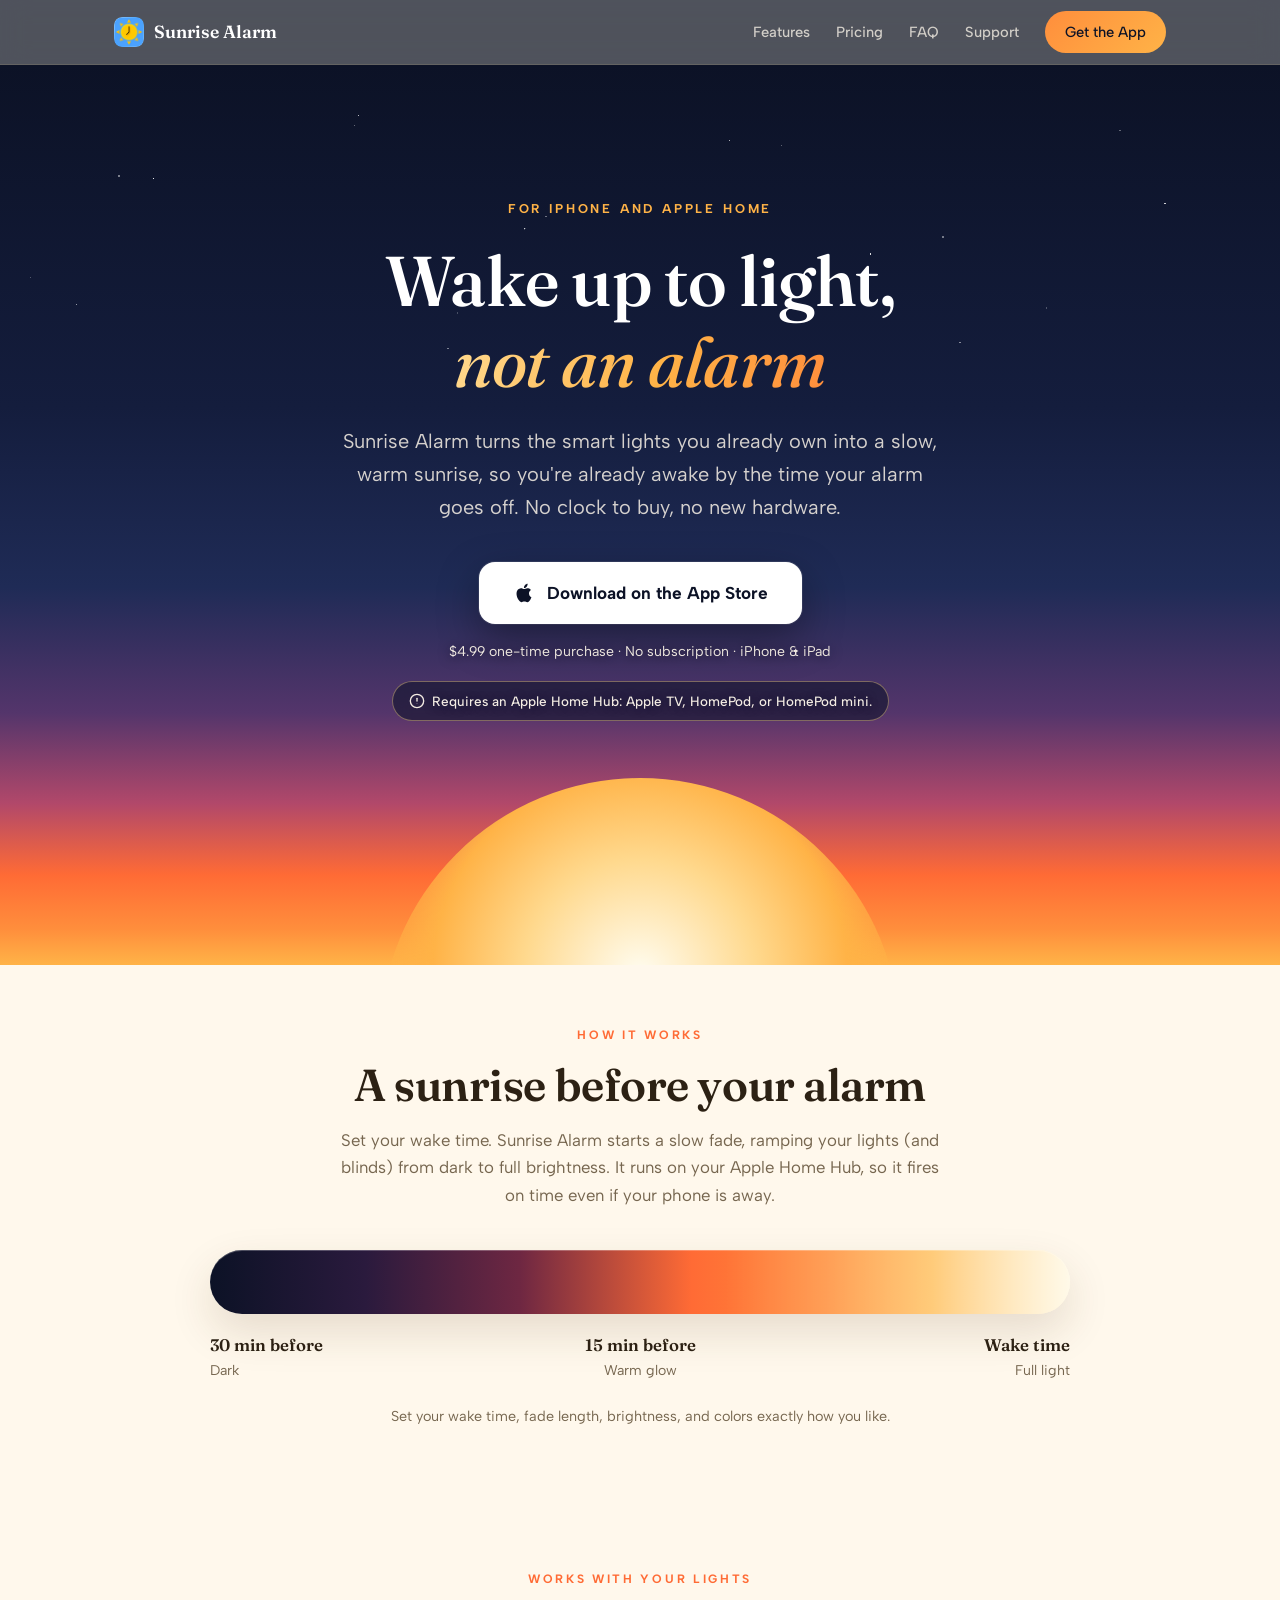
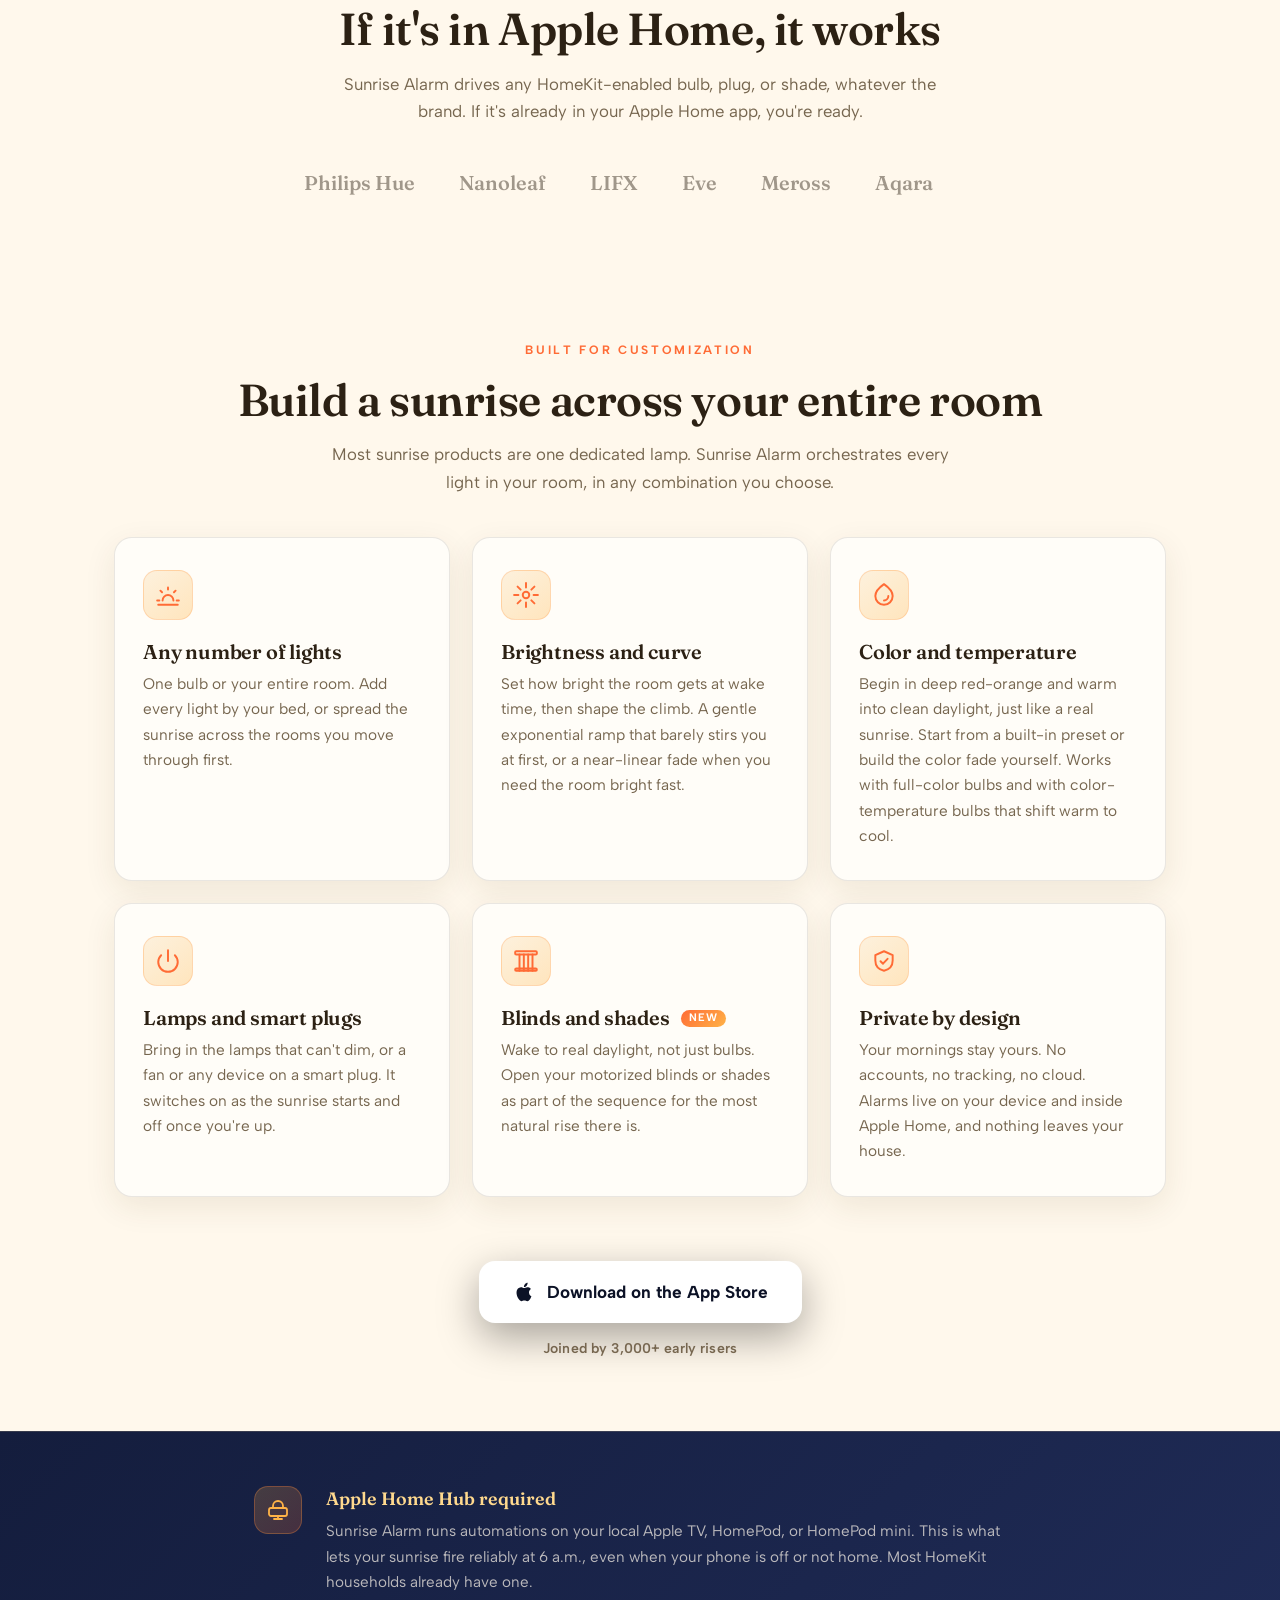
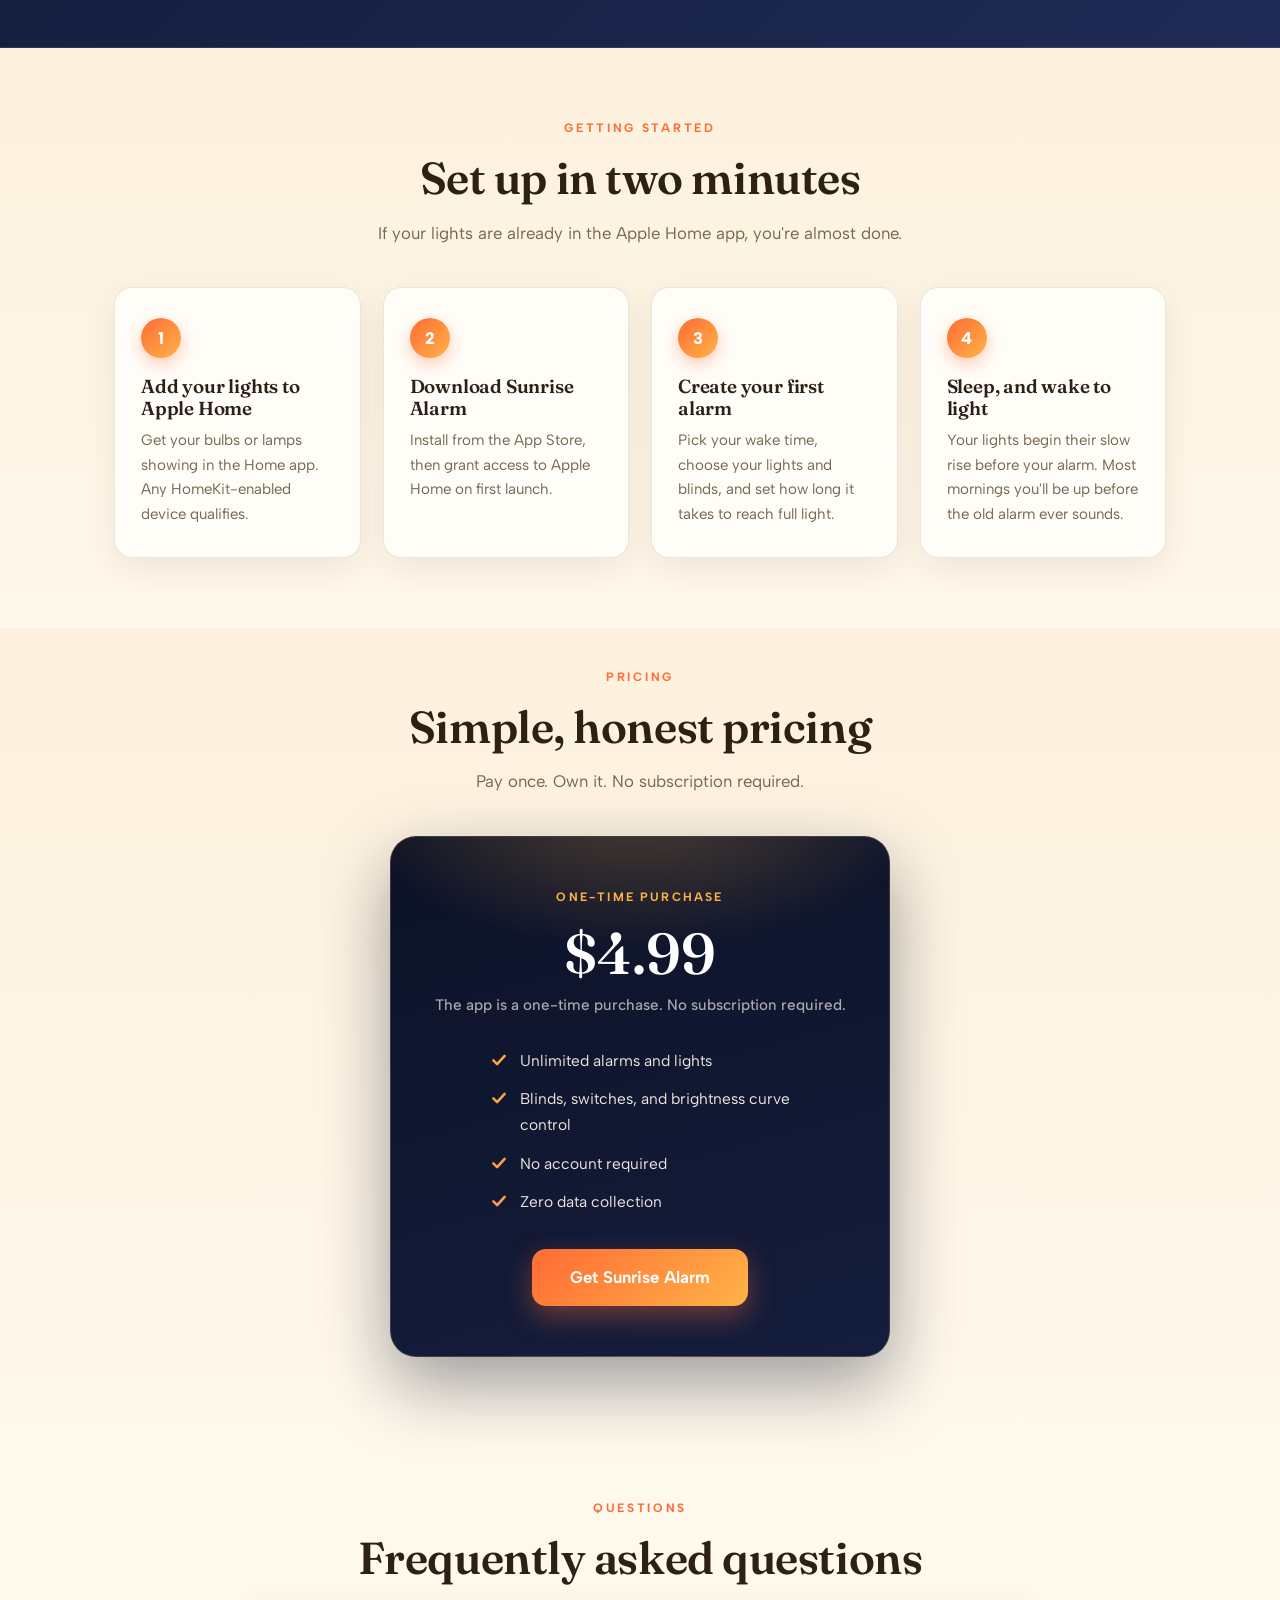
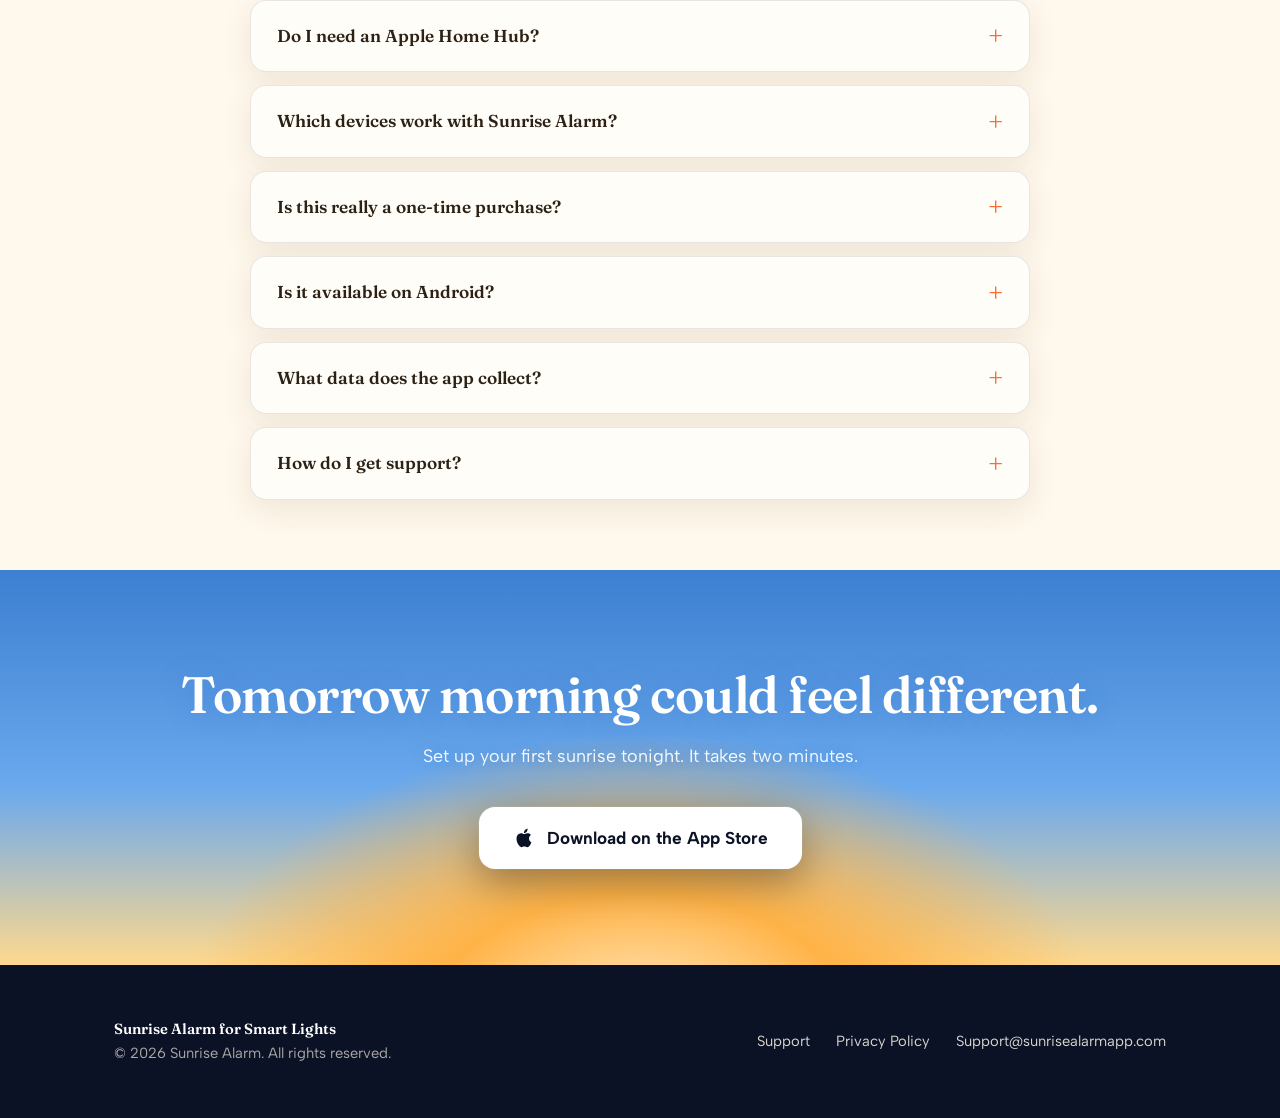
==== index.html @ f7d4fd1c "Fix typo and update section title in index.html" ====
<!DOCTYPE html>
<html lang="en">
<head>
  <meta charset="UTF-8" />
  <meta name="viewport" content="width=device-width, initial-scale=1.0" />
  <title>Sunrise Alarm for Smart Lights. Wake Up Naturally on iOS</title>
  <meta name="description" content="Sunrise Alarm turns every HomeKit-enabled light in your bedroom into a gradual whole-room sunrise. Any number of lights, full color and brightness curve control. One-time purchase, no subscription. iOS only." />
  <meta property="og:title" content="Sunrise Alarm for Smart Lights" />
  <meta property="og:description" content="Wake up gently with a simulated sunrise across your whole room. Pay once, own it." />
  <meta property="og:type" content="website" />
  <meta property="og:url" content="https://www.sunrisealarmapp.com/" />
  <meta name="theme-color" content="#0c1226" />
  <link rel="icon" href="favicon.png" type="image/png" />
  <link rel="preconnect" href="https://fonts.googleapis.com" />
  <link rel="preconnect" href="https://fonts.gstatic.com" crossorigin />
  <link href="https://fonts.googleapis.com/css2?family=Albert+Sans:wght@400;500;600;700&family=Fraunces:ital,opsz,wght@0,9..144,480..650;1,9..144,480..650&display=swap" rel="stylesheet" />
  <link rel="stylesheet" href="style.css" />
</head>
<body>

  <header class="site-header" id="top-header">
    <div class="wrap">
      <a class="brand" href="/">
        <img src="favicon.png" alt="" width="30" height="30" aria-hidden="true" />
        Sunrise Alarm
      </a>
      <nav class="site-nav">
        <a href="#features">Features</a>
        <a href="#pricing">Pricing</a>
        <a href="#faq">FAQ</a>
        <a href="/support">Support</a>
        <a class="nav-cta" href="https://apps.apple.com/us/app/id6753123163">Get the App</a>
      </nav>
    </div>
  </header>

  <main>
    <!-- HERO -->
    <section class="hero" id="download">
      <div class="stars" aria-hidden="true"></div>
      <div class="sun" aria-hidden="true"></div>
      <div class="hero-inner">
        <span class="hero-kicker">For iPhone and Apple Home</span>
        <h1>Wake up to light,<br /><em>not an alarm</em></h1>
        <p class="sub">Sunrise Alarm turns the smart lights you already own into a slow, warm sunrise, so you're already awake by the time your alarm goes off. No clock to buy, no new hardware.</p>
        <div class="cta-group">
          <a class="btn-appstore" href="https://apps.apple.com/us/app/id6753123163" rel="noopener">
            <svg viewBox="0 0 24 24" fill="currentColor" aria-hidden="true">
              <path d="M18.71 19.5c-.83 1.24-1.71 2.45-3.05 2.47-1.34.03-1.77-.79-3.29-.79-1.53 0-2 .77-3.27.82-1.31.05-2.3-1.32-3.14-2.53C4.25 17 2.94 12.45 4.7 9.39c.87-1.52 2.43-2.48 4.12-2.51 1.28-.02 2.5.87 3.29.87.78 0 2.26-1.07 3.81-.91.65.03 2.47.26 3.64 1.98-.09.06-2.17 1.28-2.15 3.81.03 3.02 2.65 4.03 2.68 4.04-.03.07-.42 1.44-1.38 2.83M13 3.5c.73-.83 1.94-1.46 2.94-1.5.13 1.17-.34 2.35-1.04 3.19-.69.85-1.83 1.51-2.95 1.42-.15-1.15.41-2.35 1.05-3.11z"/>
            </svg>
            Download on the App&nbsp;Store
          </a>
          <span class="cta-note">$4.99 one-time purchase · No subscription · iPhone &amp; iPad</span>
        </div>
        <div class="hub-notice" aria-label="Requirement note">
          <svg viewBox="0 0 24 24" fill="none" stroke="currentColor" stroke-width="2" stroke-linecap="round" stroke-linejoin="round" aria-hidden="true" width="16" height="16"><circle cx="12" cy="12" r="10"/><path d="M12 8v4"/><circle cx="12" cy="16" r=".5" fill="currentColor" stroke="none"/></svg>
          Requires an Apple Home Hub: Apple TV, HomePod, or HomePod mini.
        </div>
      </div>
    </section>

    <!-- HOW IT WORKS -->
    <section class="timeline-section">
      <div class="wrap">
        <span class="section-kicker reveal">How it works</span>
        <h2 class="section-title reveal">A sunrise before your alarm</h2>
        <p class="section-sub reveal">Set your wake time. Sunrise Alarm starts a slow fade, ramping your lights (and blinds) from dark to full brightness. It runs on your Apple Home Hub, so it fires on time even if your phone is away.</p>
        <div class="sunrise-timeline reveal">
          <div class="timeline-bar" role="img" aria-label="A gradient fading from darkness through a warm ember glow to full daylight"></div>
          <div class="timeline-labels">
            <div><strong>30 min before</strong>Dark</div>
            <div><strong>15 min before</strong>Warm glow</div>
            <div><strong>Wake time</strong>Full light</div>
          </div>
          <p class="timeline-note">Set your wake time, fade length, brightness, and colors exactly how you like.</p>
        </div>
      </div>
    </section>

    <!-- WORKS WITH -->
    <section class="works-with-section">
      <div class="wrap">
        <span class="section-kicker reveal">Works with your lights</span>
        <h2 class="section-title reveal">If it's in Apple Home, it works</h2>
        <p class="section-sub reveal">Sunrise Alarm drives any HomeKit-enabled bulb, plug, or shade, whatever the brand. If it's already in your Apple Home app, you're ready.</p>
        <div class="brand-row reveal">
          <span>Philips Hue</span>
          <span>Nanoleaf</span>
          <span>LIFX</span>
          <span>Eve</span>
          <span>Meross</span>
          <span>Aqara</span>
          <span class="more"></span>
        </div>
      </div>
    </section>

    <!-- FEATURES -->
    <section id="features">
      <div class="wrap">
        <span class="section-kicker reveal">Built for customization</span>
        <h2 class="section-title reveal">Build a sunrise across your entire room</h2>
        <p class="section-sub reveal">Most sunrise products are one dedicated lamp. Sunrise Alarm orchestrates every light in your room, in any combination you choose.</p>
        <div class="feature-grid">

          <div class="feature-card reveal">
            <div class="icon">
              <svg viewBox="0 0 24 24" fill="none" stroke="currentColor" stroke-width="1.8" stroke-linecap="round" stroke-linejoin="round" aria-hidden="true">
                <path d="M7 17a5 5 0 0 1 10 0"/><line x1="2" y1="17" x2="4" y2="17"/><line x1="20" y1="17" x2="22" y2="17"/><line x1="12" y1="5" x2="12" y2="7"/><line x1="5" y1="8" x2="6.5" y2="9.5"/><line x1="19" y1="8" x2="17.5" y2="9.5"/><line x1="3" y1="21" x2="21" y2="21"/>
              </svg>
            </div>
            <h3>Any number of lights</h3>
            <p>One bulb or your entire room. Add every light by your bed, or spread the sunrise across the rooms you move through first.</p>
          </div>

          <div class="feature-card reveal">
            <div class="icon">
              <svg viewBox="0 0 24 24" fill="none" stroke="currentColor" stroke-width="1.8" stroke-linecap="round" stroke-linejoin="round" aria-hidden="true">
                <circle cx="12" cy="12" r="3"/><path d="M12 1v4M12 19v4M4.22 4.22l2.83 2.83M16.95 16.95l2.83 2.83M1 12h4M19 12h4M4.22 19.78l2.83-2.83M16.95 7.05l2.83-2.83"/>
              </svg>
            </div>
            <h3>Brightness and curve</h3>
            <p>Set how bright the room gets at wake time, then shape the climb. A gentle exponential ramp that barely stirs you at first, or a near-linear fade when you need the room bright fast.</p>
          </div>

          <div class="feature-card reveal">
            <div class="icon">
              <svg viewBox="0 0 24 24" fill="none" stroke="currentColor" stroke-width="1.8" stroke-linecap="round" stroke-linejoin="round" aria-hidden="true">
                <path d="M12 21a8 8 0 0 1-8-8c0-4 3-7.5 8-11 5 3.5 8 7 8 11a8 8 0 0 1-8 8z"/>
                <path d="M12 17a4 4 0 0 0 4-4"/>
              </svg>
            </div>
            <h3>Color and temperature</h3>
            <p>Begin in deep red-orange and warm into clean daylight, just like a real sunrise. Start from a built-in preset or build the color fade yourself. Works with full-color bulbs and with color-temperature bulbs that shift warm to cool.</p>
          </div>

          <div class="feature-card reveal">
            <div class="icon">
              <svg viewBox="0 0 24 24" fill="none" stroke="currentColor" stroke-width="1.8" stroke-linecap="round" stroke-linejoin="round" aria-hidden="true">
                <path d="M18.36 6.64A9 9 0 1 1 5.64 6.64"/><path d="M12 2v10"/>
              </svg>
            </div>
            <h3>Lamps and smart plugs</h3>
            <p>Bring in the lamps that can't dim, or a fan or any device on a smart plug. It switches on as the sunrise starts and off once you're up.</p>
          </div>

          <div class="feature-card reveal">
            <div class="icon">
              <svg viewBox="0 0 24 24" fill="none" stroke="currentColor" stroke-width="1.8" stroke-linecap="round" stroke-linejoin="round" aria-hidden="true">
                <rect x="2" y="3" width="20" height="3" rx="1"/><line x1="6" y1="6" x2="6" y2="21"/><line x1="10" y1="6" x2="10" y2="21"/><line x1="14" y1="6" x2="14" y2="21"/><line x1="18" y1="6" x2="18" y2="21"/><rect x="2" y="19" width="20" height="2" rx="1"/>
              </svg>
            </div>
            <h3>
              Blinds and shades
              <span class="badge-new" aria-label="New feature">New</span>
            </h3>
            <p>Wake to real daylight, not just bulbs. Open your motorized blinds or shades as part of the sequence for the most natural rise there is.</p>
          </div>

          <div class="feature-card reveal">
            <div class="icon">
              <svg viewBox="0 0 24 24" fill="none" stroke="currentColor" stroke-width="1.8" stroke-linecap="round" stroke-linejoin="round" aria-hidden="true">
                <path d="M12 3l8 3.5v5c0 4.8-3.2 8.3-8 9.5-4.8-1.2-8-4.7-8-9.5v-5L12 3z"/><path d="M8.8 12.2l2.3 2.3 4.2-4.5"/>
              </svg>
            </div>
            <h3>Private by design</h3>
            <p>Your mornings stay yours. No accounts, no tracking, no cloud. Alarms live on your device and inside Apple Home, and nothing leaves your house.</p>
          </div>

        </div>

        <!-- CTA 2: after features -->
        <div class="section-cta reveal">
          <a class="btn-appstore" href="https://apps.apple.com/us/app/id6753123163" rel="noopener">
            <svg viewBox="0 0 24 24" fill="currentColor" aria-hidden="true">
              <path d="M18.71 19.5c-.83 1.24-1.71 2.45-3.05 2.47-1.34.03-1.77-.79-3.29-.79-1.53 0-2 .77-3.27.82-1.31.05-2.3-1.32-3.14-2.53C4.25 17 2.94 12.45 4.7 9.39c.87-1.52 2.43-2.48 4.12-2.51 1.28-.02 2.5.87 3.29.87.78 0 2.26-1.07 3.81-.91.65.03 2.47.26 3.64 1.98-.09.06-2.17 1.28-2.15 3.81.03 3.02 2.65 4.03 2.68 4.04-.03.07-.42 1.44-1.38 2.83M13 3.5c.73-.83 1.94-1.46 2.94-1.5.13 1.17-.34 2.35-1.04 3.19-.69.85-1.83 1.51-2.95 1.42-.15-1.15.41-2.35 1.05-3.11z"/>
            </svg>
            Download on the App&nbsp;Store
          </a>
          <span class="social-proof">Joined by 3,000+ early risers</span>
        </div>

      </div>
    </section>

    <!-- HUB REQUIREMENT CALLOUT -->
    <section class="hub-band">
      <div class="wrap hub-band-inner">
        <div class="hub-band-icon" aria-hidden="true">
          <svg viewBox="0 0 24 24" fill="none" stroke="currentColor" stroke-width="1.8" stroke-linecap="round" stroke-linejoin="round">
            <rect x="3" y="10" width="18" height="8" rx="2"/><path d="M7 10V8a5 5 0 0 1 10 0v2"/><path d="M8 21h8"/><path d="M12 18v3"/>
          </svg>
        </div>
        <div>
          <strong>Apple Home Hub required</strong>
          <p>Sunrise Alarm runs automations on your local Apple TV, HomePod, or HomePod mini. This is what lets your sunrise fire reliably at 6 a.m., even when your phone is off or not home. Most HomeKit households already have one.</p>
        </div>
      </div>
    </section>

    <!-- SETUP -->
    <section class="alt" id="setup">
      <div class="wrap">
        <span class="section-kicker reveal">Getting started</span>
        <h2 class="section-title reveal">Set up in two minutes</h2>
        <p class="section-sub reveal">If your lights are already in the Apple Home app, you're almost done.</p>
        <div class="steps">
          <div class="step reveal">
            <span class="step-num">1</span>
            <h3>Add your lights to Apple Home</h3>
            <p>Get your bulbs or lamps showing in the Home app. Any HomeKit-enabled device qualifies.</p>
          </div>
          <div class="step reveal">
            <span class="step-num">2</span>
            <h3>Download Sunrise Alarm</h3>
            <p>Install from the App Store, then grant access to Apple Home on first launch.</p>
          </div>
          <div class="step reveal">
            <span class="step-num">3</span>
            <h3>Create your first alarm</h3>
            <p>Pick your wake time, choose your lights and blinds, and set how long it takes to reach full light.</p>
          </div>
          <div class="step reveal">
            <span class="step-num">4</span>
            <h3>Sleep, and wake to light</h3>
            <p>Your lights begin their slow rise before your alarm. Most mornings you'll be up before the old alarm ever sounds.</p>
          </div>
        </div>
      </div>
    </section>

    <!-- PRICING -->
    <section class="alt" id="pricing">
      <div class="wrap">
        <span class="section-kicker reveal">Pricing</span>
        <h2 class="section-title reveal">Simple, honest pricing</h2>
        <p class="section-sub reveal">Pay once. Own it. No subscription required.</p>
        <div class="pricing-card reveal">
          <div class="price-label">One-Time Purchase</div>
          <div class="price">$4.99</div>
          <span class="price-once">The app is a one-time purchase. No subscription required.</span>
          <ul>
            <li>Unlimited alarms and lights</li>
            <li>Blinds, switches, and brightness curve control</li>
            <li>No account required</li>
            <li>Zero data collection</li>
          </ul>
          <a class="btn-light" href="https://apps.apple.com/us/app/id6753123163" rel="noopener">Get Sunrise Alarm</a>
        </div>
      </div>
    </section>

    <!-- FAQ -->
    <section id="faq">
      <div class="wrap">
        <span class="section-kicker reveal">Questions</span>
        <h2 class="section-title reveal">Frequently asked questions</h2>
        <div class="faq-list reveal">
          <details>
            <summary>Do I need an Apple Home Hub?</summary>
            <p>Yes. An Apple TV (4th generation or later), HomePod, or HomePod mini must be present on your home network. The hub runs the automation locally so your sunrise fires reliably even if your phone is asleep, off, or away. Most HomeKit households already have one. If you don't, the Apple TV HD and HomePod mini are affordable options.</p>
          </details>
          <details>
            <summary>Which devices work with Sunrise Alarm?</summary>
            <p>Any HomeKit-enabled light, including color bulbs and color-temperature-only bulbs (Philips Hue, Nanoleaf, LIFX, Eve, Meross, and many others). Smart plugs and on/off switches are supported, so any lamp on a smart plug can join the sunrise. HomeKit-enabled motorized blinds and shades are also supported.</p>
          </details>
          <details>
            <summary>Is this really a one-time purchase?</summary>
            <p>Yes. You pay $4.99 once on the App Store. There is no subscription and no in-app purchases required.</p>
          </details>
          <details>
            <summary>Is it available on Android?</summary>
            <p>No. Sunrise Alarm is built exclusively for iOS and Apple HomeKit. Being iOS-only lets us integrate deeply with HomeKit and keep everything on-device.</p>
          </details>
          <details>
            <summary>What data does the app collect?</summary>
            <p>None. No personal information is collected, stored, or shared. Your alarms and settings stay on your device or within Apple's HomeKit ecosystem. Read the full <a href="/privacy-policy">privacy policy</a>.</p>
          </details>
          <details>
            <summary>How do I get support?</summary>
            <p>Visit <a href="/support">our support page</a> or email us at <a href="mailto:Support@sunrisealarmapp.com">Support@sunrisealarmapp.com</a>. We read everything and reply personally.</p>
          </details>
        </div>
      </div>
    </section>

    <!-- FINAL CTA (CTA 3) -->
    <section class="final-cta">
      <h2>Tomorrow morning could feel different.</h2>
      <p>Set up your first sunrise tonight. It takes two minutes.</p>
      <a class="btn-appstore" href="https://apps.apple.com/us/app/id6753123163" rel="noopener">
        <svg viewBox="0 0 24 24" fill="currentColor" aria-hidden="true">
          <path d="M18.71 19.5c-.83 1.24-1.71 2.45-3.05 2.47-1.34.03-1.77-.79-3.29-.79-1.53 0-2 .77-3.27.82-1.31.05-2.3-1.32-3.14-2.53C4.25 17 2.94 12.45 4.7 9.39c.87-1.52 2.43-2.48 4.12-2.51 1.28-.02 2.5.87 3.29.87.78 0 2.26-1.07 3.81-.91.65.03 2.47.26 3.64 1.98-.09.06-2.17 1.28-2.15 3.81.03 3.02 2.65 4.03 2.68 4.04-.03.07-.42 1.44-1.38 2.83M13 3.5c.73-.83 1.94-1.46 2.94-1.5.13 1.17-.34 2.35-1.04 3.19-.69.85-1.83 1.51-2.95 1.42-.15-1.15.41-2.35 1.05-3.11z"/>
        </svg>
        Download on the App&nbsp;Store
      </a>
    </section>
  </main>

  <footer class="site-footer">
    <div class="wrap">
      <div>
        <strong>Sunrise Alarm for Smart Lights</strong><br />
        &copy; 2026 Sunrise Alarm. All rights reserved.
      </div>
      <div class="footer-links">
        <a href="/support">Support</a>
        <a href="/privacy-policy">Privacy Policy</a>
        <a href="mailto:Support@sunrisealarmapp.com">Support@sunrisealarmapp.com</a>
      </div>
    </div>
  </footer>

  <script>
    // Load at the top on refresh instead of restoring the previous scroll
    // position (which would reveal the next section under the full-height hero).
    // Hash links (e.g. #features) are unaffected and still scroll into view.
    if ('scrollRestoration' in history) {
      history.scrollRestoration = 'manual';
    }
    if (!location.hash) {
      window.scrollTo(0, 0);
    }

    // Header shifts from night to day styling once the hero is scrolled past
    const header = document.getElementById('top-header');
    const hero = document.querySelector('.hero');
    new IntersectionObserver(([e]) => {
      header.classList.toggle('day', !e.isIntersecting);
    }, { rootMargin: '-65px 0px 0px 0px' }).observe(hero);

    // Scroll-triggered reveals
    const revealObserver = new IntersectionObserver((entries) => {
      entries.forEach((entry) => {
        if (entry.isIntersecting) {
          entry.target.classList.add('in');
          revealObserver.unobserve(entry.target);
        }
      });
    }, { threshold: 0.12 });
    document.querySelectorAll('.reveal').forEach((el, i) => {
      el.style.transitionDelay = `${(i % 4) * 70}ms`;
      revealObserver.observe(el);
    });
  </script>

</body>
</html>
---- style.css ----
/* ============================================================
   Sunrise Alarm — the page itself is a sunrise.
   Night (hero) → first light → warm daylight (footer CTA).
   ============================================================ */

:root {
  /* night sky */
  --night: #0c1226;
  --night-2: #141d3d;
  --indigo: #1f2b56;
  /* dawn fire */
  --ember: #ff6b35;
  --amber: #ff8e3c;
  --gold: #ffb347;
  --gold-pale: #ffd98e;
  /* morning */
  --sky: #6aa9ed;
  --sky-deep: #3d7fd1;
  /* daylight paper */
  --cream: #fff8ec;
  --cream-2: #fdf1dd;
  --card: #fffdf8;
  --ink: #2c2114;
  --ink-soft: #76664f;
  --line: rgba(44, 33, 20, 0.1);

  --font-display: "Fraunces", Georgia, serif;
  --font-body: "Albert Sans", -apple-system, BlinkMacSystemFont, sans-serif;

  --radius: 18px;
  --shadow: 0 10px 32px rgba(76, 53, 16, 0.09);
  --shadow-lift: 0 18px 44px rgba(76, 53, 16, 0.14);
  --wrap: 1100px;
}

* {
  margin: 0;
  padding: 0;
  box-sizing: border-box;
}

html {
  scroll-behavior: smooth;
  scroll-padding-top: 84px;
}

body {
  font-family: var(--font-body);
  color: var(--ink);
  background: var(--cream);
  line-height: 1.65;
  -webkit-font-smoothing: antialiased;
  text-rendering: optimizeLegibility;
  overflow-x: hidden;
}

::selection {
  background: var(--gold);
  color: var(--night);
}

a {
  color: var(--ember);
  text-decoration: none;
}

a:hover {
  text-decoration: underline;
  text-underline-offset: 3px;
}

h1, h2, h3 {
  font-family: var(--font-display);
  font-weight: 600;
  line-height: 1.15;
  letter-spacing: -0.01em;
}

.wrap {
  max-width: var(--wrap);
  margin: 0 auto;
  padding: 0 24px;
}

/* ---------- Scroll reveal ---------- */
.reveal {
  opacity: 0;
  transform: translateY(22px);
  transition: opacity 0.7s ease, transform 0.7s cubic-bezier(0.22, 1, 0.36, 1);
}

.reveal.in {
  opacity: 1;
  transform: none;
}

@media (prefers-reduced-motion: reduce) {
  html { scroll-behavior: auto; }
  .reveal { opacity: 1; transform: none; transition: none; }
  *, *::before, *::after { animation: none !important; }
}

/* ---------- Header ---------- */
.site-header {
  position: sticky;
  top: 0;
  z-index: 100;
  background: rgba(12, 18, 38, 0.72);
  backdrop-filter: blur(14px) saturate(1.4);
  -webkit-backdrop-filter: blur(14px) saturate(1.4);
  border-bottom: 1px solid rgba(255, 217, 142, 0.12);
  transition: background 0.4s ease;
}

.site-header.day {
  background: rgba(255, 248, 236, 0.82);
  border-bottom-color: var(--line);
}

.site-header .wrap {
  display: flex;
  align-items: center;
  justify-content: space-between;
  height: 64px;
}

.brand {
  display: flex;
  align-items: center;
  gap: 10px;
  font-family: var(--font-display);
  font-weight: 600;
  font-size: 1.1rem;
  color: #fff;
  transition: color 0.4s ease;
}

.site-header.day .brand { color: var(--ink); }

.brand:hover { text-decoration: none; }

.brand img {
  width: 30px;
  height: 30px;
  border-radius: 8px;
}

.site-nav {
  display: flex;
  align-items: center;
  gap: 26px;
}

.site-nav a {
  color: rgba(255, 248, 236, 0.75);
  font-size: 0.92rem;
  font-weight: 500;
  transition: color 0.3s ease;
}

.site-header.day .site-nav a { color: var(--ink-soft); }

.site-nav a:hover {
  color: var(--gold);
  text-decoration: none;
}

.site-header.day .site-nav a:hover { color: var(--ember); }

.nav-cta {
  background: linear-gradient(135deg, var(--amber), var(--gold));
  color: var(--night) !important;
  padding: 9px 20px;
  border-radius: 999px;
  font-weight: 700;
  transition: transform 0.2s ease, box-shadow 0.2s ease;
}

.nav-cta:hover {
  transform: translateY(-1px);
  box-shadow: 0 6px 18px rgba(255, 142, 60, 0.45);
}

/* ---------- Hero: night sky, sun rising ---------- */
.hero {
  position: relative;
  overflow: hidden;
  display: flex;
  flex-direction: column;
  justify-content: center;
  align-items: center;
  min-height: 100vh;
  min-height: 100dvh;
  background:
    linear-gradient(180deg,
      var(--night) 0%,
      var(--night-2) 38%,
      var(--indigo) 58%,
      #54356b 72%,
      #b1486a 82%,
      var(--ember) 90%,
      var(--amber) 96%,
      var(--gold) 100%);
  color: #fff;
  text-align: center;
  padding: clamp(96px, 14vh, 150px) 24px clamp(120px, 16vh, 180px);
}

/* star field — two layers of tiny radial dots, twinkling */
.hero .stars,
.hero .stars::after {
  content: "";
  position: absolute;
  inset: 0 0 30% 0;
  background-image:
    radial-gradient(1.5px 1.5px at 12% 18%, rgba(255,255,255,0.9) 50%, transparent 51%),
    radial-gradient(1px 1px at 28% 8%, rgba(255,255,255,0.7) 50%, transparent 51%),
    radial-gradient(1.5px 1.5px at 41% 26%, rgba(255,255,255,0.8) 50%, transparent 51%),
    radial-gradient(1px 1px at 57% 12%, rgba(255,255,255,0.65) 50%, transparent 51%),
    radial-gradient(2px 2px at 68% 30%, rgba(255,255,255,0.85) 50%, transparent 51%),
    radial-gradient(1px 1px at 80% 9%, rgba(255,255,255,0.7) 50%, transparent 51%),
    radial-gradient(1.5px 1.5px at 91% 22%, rgba(255,255,255,0.8) 50%, transparent 51%),
    radial-gradient(1px 1px at 6% 38%, rgba(255,255,255,0.55) 50%, transparent 51%),
    radial-gradient(1.5px 1.5px at 75% 44%, rgba(255,255,255,0.5) 50%, transparent 51%),
    radial-gradient(1px 1px at 35% 45%, rgba(255,255,255,0.45) 50%, transparent 51%);
  pointer-events: none;
  animation: twinkle 5s ease-in-out infinite alternate;
}

.hero .stars::after {
  transform: translate(3%, 12%) scale(1.15);
  opacity: 0.5;
  animation-delay: -2.5s;
}

@keyframes twinkle {
  from { opacity: 1; }
  to { opacity: 0.45; }
}

/* the sun cresting the bottom of the hero */
.hero .sun {
  position: absolute;
  bottom: clamp(-412px, -26vw, -272px);
  left: 50%;
  width: clamp(280px, 42vw, 520px);
  height: clamp(280px, 42vw, 520px);
  border-radius: 50%;
  background: radial-gradient(circle at 50% 38%,
    #fffdf2 0%, var(--gold-pale) 28%, var(--gold) 50%, rgba(255, 142, 60, 0) 70%);
  transform: translateX(-50%);
  pointer-events: none;
  animation: sunrise 2.4s cubic-bezier(0.22, 1, 0.36, 1) both;
  filter: blur(0.5px);
}

@keyframes sunrise {
  from { transform: translateX(-50%) translateY(38%); opacity: 0.4; }
  to { transform: translateX(-50%) translateY(0); opacity: 1; }
}

.hero-inner {
  position: relative;
  max-width: 780px;
  margin: 0 auto;
  z-index: 1;
  transform: translateY(-48px);
}

.hero-kicker {
  display: inline-block;
  font-size: 0.8rem;
  font-weight: 700;
  letter-spacing: 0.22em;
  text-transform: uppercase;
  color: var(--gold);
  margin-bottom: 22px;
  animation: rise 0.9s 0.1s cubic-bezier(0.22, 1, 0.36, 1) both;
}

.hero h1 {
  font-size: clamp(2.5rem, 7vw, 4.4rem);
  font-weight: 560;
  margin-bottom: 22px;
  animation: rise 0.9s 0.25s cubic-bezier(0.22, 1, 0.36, 1) both;
}

.hero h1 em {
  font-style: italic;
  font-weight: 480;
  background: linear-gradient(100deg, var(--gold-pale), var(--gold) 55%, var(--amber));
  -webkit-background-clip: text;
  background-clip: text;
  -webkit-text-fill-color: transparent;
  color: var(--gold);
}

.hero .sub {
  font-size: clamp(1.05rem, 2.2vw, 1.25rem);
  color: rgba(255, 248, 236, 0.82);
  max-width: 600px;
  margin: 0 auto 38px;
  animation: rise 0.9s 0.4s cubic-bezier(0.22, 1, 0.36, 1) both;
}

@keyframes rise {
  from { opacity: 0; transform: translateY(26px); }
  to { opacity: 1; transform: none; }
}

.cta-group {
  display: flex;
  flex-direction: column;
  align-items: center;
  gap: 16px;
  animation: rise 0.9s 0.55s cubic-bezier(0.22, 1, 0.36, 1) both;
}

.btn-appstore {
  display: inline-flex;
  align-items: center;
  gap: 12px;
  background: #fff;
  color: var(--night);
  font-weight: 700;
  font-size: 1.08rem;
  padding: 17px 34px;
  border-radius: 16px;
  box-shadow: 0 14px 40px rgba(0, 0, 0, 0.35), 0 0 0 1px rgba(255,255,255,0.1);
  transition: transform 0.2s ease, box-shadow 0.2s ease;
}

.btn-appstore:hover {
  transform: translateY(-2px) scale(1.01);
  box-shadow: 0 20px 52px rgba(0, 0, 0, 0.4);
  text-decoration: none;
}

.btn-appstore svg {
  width: 22px;
  height: 22px;
  flex-shrink: 0;
}

.cta-note {
  font-size: 0.88rem;
  color: rgba(255, 248, 236, 0.92);
  text-shadow: 0 1px 12px rgba(12, 18, 38, 0.7);
}

/* ---------- Sections ---------- */
section {
  padding: clamp(44px, 5.5vw, 72px) 0;
}

.section-kicker {
  display: block;
  text-align: center;
  font-size: 0.76rem;
  font-weight: 700;
  letter-spacing: 0.22em;
  text-transform: uppercase;
  color: var(--ember);
  margin-bottom: 14px;
}

.section-title {
  text-align: center;
  font-size: clamp(1.9rem, 4.2vw, 2.8rem);
  margin-bottom: 16px;
}

.section-sub {
  text-align: center;
  color: var(--ink-soft);
  max-width: 620px;
  margin: 0 auto clamp(26px, 3.5vw, 40px);
  font-size: 1.05rem;
}

/* ---------- Sunrise timeline (signature element) ---------- */
.timeline-section {
  padding-top: clamp(40px, 5vw, 60px);
}

#pricing {
  padding-top: clamp(24px, 3vw, 40px);
}

.sunrise-timeline {
  max-width: 860px;
  margin: 0 auto;
}

.timeline-bar {
  height: 64px;
  border-radius: 999px;
  background: linear-gradient(90deg,
    #0c1226 0%, #2a1a3d 18%, #6e2742 36%,
    var(--ember) 56%, var(--amber) 72%, var(--gold) 84%, #fff3d6 100%);
  box-shadow: var(--shadow-lift), inset 0 1px 0 rgba(255,255,255,0.25);
  position: relative;
}

.timeline-bar::after {
  content: "";
  position: absolute;
  inset: 0;
  border-radius: inherit;
  background: linear-gradient(90deg, transparent 60%, rgba(255, 243, 214, 0.55));
  mix-blend-mode: screen;
  animation: glowpulse 4s ease-in-out infinite alternate;
}

@keyframes glowpulse {
  from { opacity: 0.4; }
  to { opacity: 1; }
}

.timeline-labels {
  display: flex;
  justify-content: space-between;
  margin-top: 18px;
  gap: 12px;
}

.timeline-labels div {
  flex: 1;
  font-size: 0.88rem;
  color: var(--ink-soft);
}

.timeline-labels div:nth-child(2) { text-align: center; }
.timeline-labels div:last-child { text-align: right; }

.timeline-labels strong {
  display: block;
  font-family: var(--font-display);
  font-size: 1.05rem;
  color: var(--ink);
  font-weight: 600;
}

.timeline-note {
  text-align: center;
  margin-top: 22px;
  font-size: 0.9rem;
  color: var(--ink-soft);
}

/* ---------- Features ---------- */
.feature-grid {
  display: grid;
  grid-template-columns: repeat(auto-fit, minmax(280px, 1fr));
  gap: 22px;
}

.feature-card {
  background: var(--card);
  border: 1px solid var(--line);
  border-radius: var(--radius);
  padding: 32px 28px;
  box-shadow: var(--shadow);
  transition: transform 0.25s ease, box-shadow 0.25s ease;
}

.feature-card:hover {
  transform: translateY(-4px);
  box-shadow: var(--shadow-lift);
}

.feature-card .icon {
  width: 50px;
  height: 50px;
  border-radius: 14px;
  background: linear-gradient(140deg, var(--cream-2), #ffe5bd);
  border: 1px solid rgba(255, 142, 60, 0.25);
  display: flex;
  align-items: center;
  justify-content: center;
  margin-bottom: 20px;
  color: var(--ember);
}

.feature-card .icon svg {
  width: 26px;
  height: 26px;
}

.feature-card h3 {
  font-size: 1.25rem;
  margin-bottom: 8px;
}

.feature-card p {
  color: var(--ink-soft);
  font-size: 0.96rem;
}

/* ---------- Science band ---------- */
.science {
  background:
    radial-gradient(1100px 480px at 50% 115%, rgba(255, 142, 60, 0.22), transparent 65%),
    linear-gradient(180deg, var(--night), var(--night-2));
  color: #fff;
  text-align: center;
}

.science .wrap {
  max-width: 840px;
}

.science blockquote {
  font-family: var(--font-display);
  font-style: italic;
  font-weight: 480;
  font-size: clamp(1.5rem, 3.6vw, 2.3rem);
  line-height: 1.3;
  margin-bottom: 26px;
}

.science blockquote strong {
  font-style: normal;
  color: var(--gold);
  font-weight: 600;
}

.science p {
  color: rgba(255, 248, 236, 0.75);
  max-width: 640px;
  margin: 0 auto;
  font-size: 1.02rem;
}

.science .section-kicker { color: var(--gold); }

/* ---------- Setup steps ---------- */
.alt {
  background: linear-gradient(180deg, var(--cream-2), var(--cream));
}

.steps {
  display: grid;
  grid-template-columns: repeat(auto-fit, minmax(240px, 1fr));
  gap: 22px;
  counter-reset: step;
}

.step {
  background: var(--card);
  border: 1px solid var(--line);
  border-radius: var(--radius);
  padding: 30px 26px;
  position: relative;
  box-shadow: var(--shadow);
}

.step-num {
  display: inline-flex;
  align-items: center;
  justify-content: center;
  width: 40px;
  height: 40px;
  border-radius: 50%;
  background: linear-gradient(135deg, var(--ember), var(--gold));
  color: #fff;
  font-weight: 800;
  font-size: 1.05rem;
  margin-bottom: 18px;
  box-shadow: 0 6px 16px rgba(255, 107, 53, 0.35);
}

.step h3 {
  font-size: 1.18rem;
  margin-bottom: 8px;
}

.step p {
  color: var(--ink-soft);
  font-size: 0.94rem;
}

/* ---------- Works with ---------- */
.works-with {
  padding-top: 0;
}

.works-with .label {
  text-align: center;
  font-size: 0.78rem;
  font-weight: 700;
  letter-spacing: 0.2em;
  text-transform: uppercase;
  color: var(--ink-soft);
  margin-bottom: 26px;
}

.brand-row {
  display: flex;
  justify-content: center;
  align-items: baseline;
  flex-wrap: wrap;
  gap: 18px 44px;
  max-width: 820px;
  margin: 0 auto;
}

.brand-row span {
  font-family: var(--font-display);
  font-size: 1.25rem;
  font-weight: 560;
  color: rgba(44, 33, 20, 0.45);
  white-space: nowrap;
}

.brand-row .more {
  font-family: var(--font-body);
  font-size: 0.9rem;
  font-weight: 600;
  color: var(--ember);
}

/* ---------- Tips ---------- */
.tips-list {
  max-width: 780px;
  margin: 0 auto;
  display: grid;
  gap: 16px;
}

.tip {
  display: flex;
  gap: 20px;
  align-items: flex-start;
  background: var(--card);
  border: 1px solid var(--line);
  border-radius: var(--radius);
  padding: 26px 28px;
  box-shadow: var(--shadow);
}

.tip .tip-icon {
  flex-shrink: 0;
  width: 42px;
  height: 42px;
  border-radius: 12px;
  background: linear-gradient(140deg, var(--cream-2), #ffe5bd);
  border: 1px solid rgba(255, 142, 60, 0.25);
  display: flex;
  align-items: center;
  justify-content: center;
  color: var(--ember);
}

.tip .tip-icon svg {
  width: 22px;
  height: 22px;
}

.tip h3 {
  font-size: 1.12rem;
  margin-bottom: 4px;
}

.tip p {
  color: var(--ink-soft);
  font-size: 0.95rem;
}

/* ---------- Pricing ---------- */
.pricing-card {
  max-width: 500px;
  margin: 0 auto;
  background:
    radial-gradient(420px 220px at 50% -8%, rgba(255, 179, 71, 0.28), transparent 70%),
    linear-gradient(165deg, var(--night) 0%, var(--night-2) 100%);
  color: #fff;
  border-radius: 26px;
  border: 1px solid rgba(255, 217, 142, 0.18);
  padding: 50px 42px;
  text-align: center;
  box-shadow: 0 28px 70px rgba(12, 18, 38, 0.4);
}

.pricing-card .price-label {
  text-transform: uppercase;
  letter-spacing: 0.18em;
  font-size: 0.76rem;
  font-weight: 700;
  color: var(--gold);
  margin-bottom: 18px;
}

.pricing-card .price {
  font-family: var(--font-display);
  font-size: 3.6rem;
  font-weight: 560;
  line-height: 1;
}

.pricing-card .price-once {
  display: block;
  font-family: var(--font-body);
  font-size: 0.95rem;
  font-weight: 500;
  color: rgba(255, 248, 236, 0.65);
  margin: 10px 0 30px;
}

.pricing-card ul {
  list-style: none;
  text-align: left;
  margin: 0 auto 34px;
  max-width: 300px;
  display: grid;
  gap: 13px;
}

.pricing-card li {
  display: flex;
  gap: 12px;
  align-items: flex-start;
  font-size: 0.97rem;
  color: rgba(255, 248, 236, 0.92);
}

.pricing-card li::before {
  content: "";
  flex-shrink: 0;
  width: 18px;
  height: 18px;
  margin-top: 3px;
  border-radius: 50%;
  background:
    linear-gradient(135deg, var(--amber), var(--gold));
  -webkit-mask: url('data:image/svg+xml,<svg xmlns="http://www.w3.org/2000/svg" viewBox="0 0 24 24"><path fill="none" stroke="black" stroke-width="3.4" stroke-linecap="round" stroke-linejoin="round" d="M4.5 12.5l5 5 10-11"/></svg>') center / 100% no-repeat;
  mask: url('data:image/svg+xml,<svg xmlns="http://www.w3.org/2000/svg" viewBox="0 0 24 24"><path fill="none" stroke="black" stroke-width="3.4" stroke-linecap="round" stroke-linejoin="round" d="M4.5 12.5l5 5 10-11"/></svg>') center / 100% no-repeat;
}

.btn-light {
  display: inline-block;
  background: linear-gradient(135deg, var(--ember), var(--gold));
  color: #fff;
  font-weight: 700;
  font-size: 1.05rem;
  padding: 15px 38px;
  border-radius: 14px;
  box-shadow: 0 10px 28px rgba(255, 107, 53, 0.4);
  transition: transform 0.2s ease, box-shadow 0.2s ease;
}

.btn-light:hover {
  transform: translateY(-2px);
  box-shadow: 0 16px 36px rgba(255, 107, 53, 0.5);
  text-decoration: none;
}

/* ---------- FAQ ---------- */
.faq-list {
  max-width: 780px;
  margin: 0 auto;
  display: grid;
  gap: 13px;
}

.faq-list details {
  background: var(--card);
  border: 1px solid var(--line);
  border-radius: 16px;
  box-shadow: var(--shadow);
  padding: 21px 26px;
  transition: box-shadow 0.25s ease;
}

.faq-list details[open] {
  box-shadow: var(--shadow-lift);
}

.faq-list summary {
  cursor: pointer;
  font-family: var(--font-display);
  font-weight: 600;
  font-size: 1.08rem;
  list-style: none;
  display: flex;
  justify-content: space-between;
  align-items: center;
  gap: 14px;
}

.faq-list summary::-webkit-details-marker {
  display: none;
}

.faq-list summary::after {
  content: "+";
  font-family: var(--font-body);
  font-size: 1.5rem;
  font-weight: 300;
  color: var(--ember);
  transition: transform 0.25s ease;
  flex-shrink: 0;
  line-height: 1;
}

.faq-list details[open] summary::after {
  transform: rotate(45deg);
}

.faq-list details p {
  margin-top: 12px;
  color: var(--ink-soft);
  font-size: 0.96rem;
}

/* ---------- Final CTA: full morning ---------- */
.final-cta {
  position: relative;
  overflow: hidden;
  background:
    radial-gradient(640px 420px at 50% 118%, #fff3d6 0%, var(--gold) 34%, rgba(255, 179, 71, 0) 72%),
    linear-gradient(180deg, var(--sky-deep) 0%, var(--sky) 55%, var(--gold-pale) 100%);
  color: #fff;
  text-align: center;
  padding: clamp(60px, 8vw, 96px) 24px;
}

.final-cta h2 {
  font-size: clamp(2rem, 5vw, 3.2rem);
  margin-bottom: 16px;
  text-shadow: 0 2px 24px rgba(61, 127, 209, 0.4);
}

.final-cta p {
  color: rgba(255, 255, 255, 0.94);
  margin-bottom: 36px;
  font-size: 1.12rem;
  text-shadow: 0 1px 12px rgba(61, 127, 209, 0.35);
}

.final-cta .btn-appstore {
  position: relative;
  z-index: 1;
}

/* ---------- Footer ---------- */
.site-footer {
  background: var(--night);
  color: rgba(255, 248, 236, 0.65);
  padding: 52px 0;
  font-size: 0.92rem;
}

.site-footer .wrap {
  display: flex;
  flex-wrap: wrap;
  gap: 24px;
  justify-content: space-between;
  align-items: center;
}

.site-footer strong {
  color: #fff;
  font-family: var(--font-display);
  font-weight: 600;
}

.site-footer a {
  color: rgba(255, 248, 236, 0.85);
}

.site-footer a:hover {
  color: var(--gold);
}

.footer-links {
  display: flex;
  gap: 26px;
  flex-wrap: wrap;
}

/* ---------- Privacy policy page ---------- */
.policy {
  max-width: 760px;
  margin: 0 auto;
  padding: 64px 24px 96px;
}

.policy h1 {
  font-size: 2.2rem;
  margin-bottom: 8px;
}

.policy .effective {
  color: var(--ink-soft);
  font-weight: 600;
  margin-bottom: 32px;
}

.policy h2 {
  font-size: 1.3rem;
  margin: 36px 0 10px;
}

.policy p {
  color: #4d4334;
  margin-bottom: 12px;
}

/* ---------- Hub notice (inline in hero) ---------- */
.hub-notice {
  display: inline-flex;
  align-items: center;
  gap: 7px;
  margin-top: 18px;
  padding: 8px 16px;
  background: rgba(12, 18, 38, 0.55);
  backdrop-filter: blur(8px);
  -webkit-backdrop-filter: blur(8px);
  border: 1px solid rgba(255, 217, 142, 0.4);
  border-radius: 999px;
  font-size: 0.84rem;
  color: rgba(255, 248, 236, 0.95);
  font-weight: 500;
  text-shadow: 0 1px 8px rgba(12, 18, 38, 0.6);
  animation: rise 0.9s 0.7s cubic-bezier(0.22, 1, 0.36, 1) both;
}

/* ---------- Hub requirement callout band ---------- */
.hub-band {
  background: linear-gradient(135deg, var(--night-2), var(--indigo));
  border-top: 1px solid rgba(255, 217, 142, 0.14);
  border-bottom: 1px solid rgba(255, 217, 142, 0.14);
  padding: clamp(32px, 5vw, 52px) 0;
  color: rgba(255, 248, 236, 0.88);
}

.hub-band-inner {
  display: flex;
  gap: 24px;
  align-items: flex-start;
  max-width: 820px;
}

.hub-band-icon {
  flex-shrink: 0;
  width: 48px;
  height: 48px;
  border-radius: 14px;
  background: linear-gradient(140deg, rgba(255, 179, 71, 0.2), rgba(255, 107, 53, 0.2));
  border: 1px solid rgba(255, 142, 60, 0.3);
  display: flex;
  align-items: center;
  justify-content: center;
  color: var(--gold);
  margin-top: 2px;
}

.hub-band-icon svg {
  width: 24px;
  height: 24px;
}

.hub-band strong {
  display: block;
  font-family: var(--font-display);
  font-weight: 600;
  font-size: 1.12rem;
  color: var(--gold-pale);
  margin-bottom: 6px;
}

.hub-band p {
  font-size: 0.95rem;
  color: rgba(255, 248, 236, 0.7);
  max-width: 680px;
}

/* ---------- "New" badge on feature cards ---------- */
.badge-new {
  display: inline-block;
  margin-left: 8px;
  padding: 2px 8px;
  border-radius: 999px;
  background: linear-gradient(135deg, var(--ember), var(--gold));
  color: #fff;
  font-family: var(--font-body);
  font-size: 0.68rem;
  font-weight: 700;
  letter-spacing: 0.08em;
  text-transform: uppercase;
  vertical-align: middle;
  position: relative;
  top: -2px;
}

/* ---------- Mid-page section CTA ---------- */
.section-cta {
  display: flex;
  flex-direction: column;
  align-items: center;
  gap: 14px;
  margin-top: clamp(40px, 7vw, 64px);
}

.social-proof {
  font-size: 0.88rem;
  font-weight: 600;
  color: var(--ink-soft);
  letter-spacing: 0.01em;
}

/* ============================================================
   Mobile
   ============================================================ */
@media (max-width: 720px) {
  .site-nav { gap: 18px; }

  .site-nav a:not(.nav-cta) {
    display: none;
  }

  .nav-cta {
    padding: 8px 16px;
    font-size: 0.88rem;
  }

  .hero {
    padding-bottom: 150px;
  }

  .btn-appstore {
    width: 100%;
    max-width: 360px;
    justify-content: center;
    padding: 16px 24px;
  }

  .timeline-bar { height: 48px; }

  .timeline-labels strong { font-size: 0.95rem; }
  .timeline-labels div { font-size: 0.78rem; }

  .feature-card,
  .step {
    padding: 26px 22px;
  }

  .tip {
    padding: 22px 20px;
    gap: 15px;
  }

  .pricing-card {
    padding: 40px 26px;
  }

  .pricing-card .price { font-size: 3rem; }

  .brand-row { gap: 10px 28px; }
  .brand-row span { font-size: 1.05rem; }

  .faq-list details { padding: 18px 20px; }
  .faq-list summary { font-size: 1rem; }

  .site-footer .wrap {
    flex-direction: column;
    align-items: flex-start;
    gap: 18px;
  }
}

@media (max-width: 380px) {
  .wrap { padding: 0 18px; }
  .hero { padding-left: 18px; padding-right: 18px; }
}
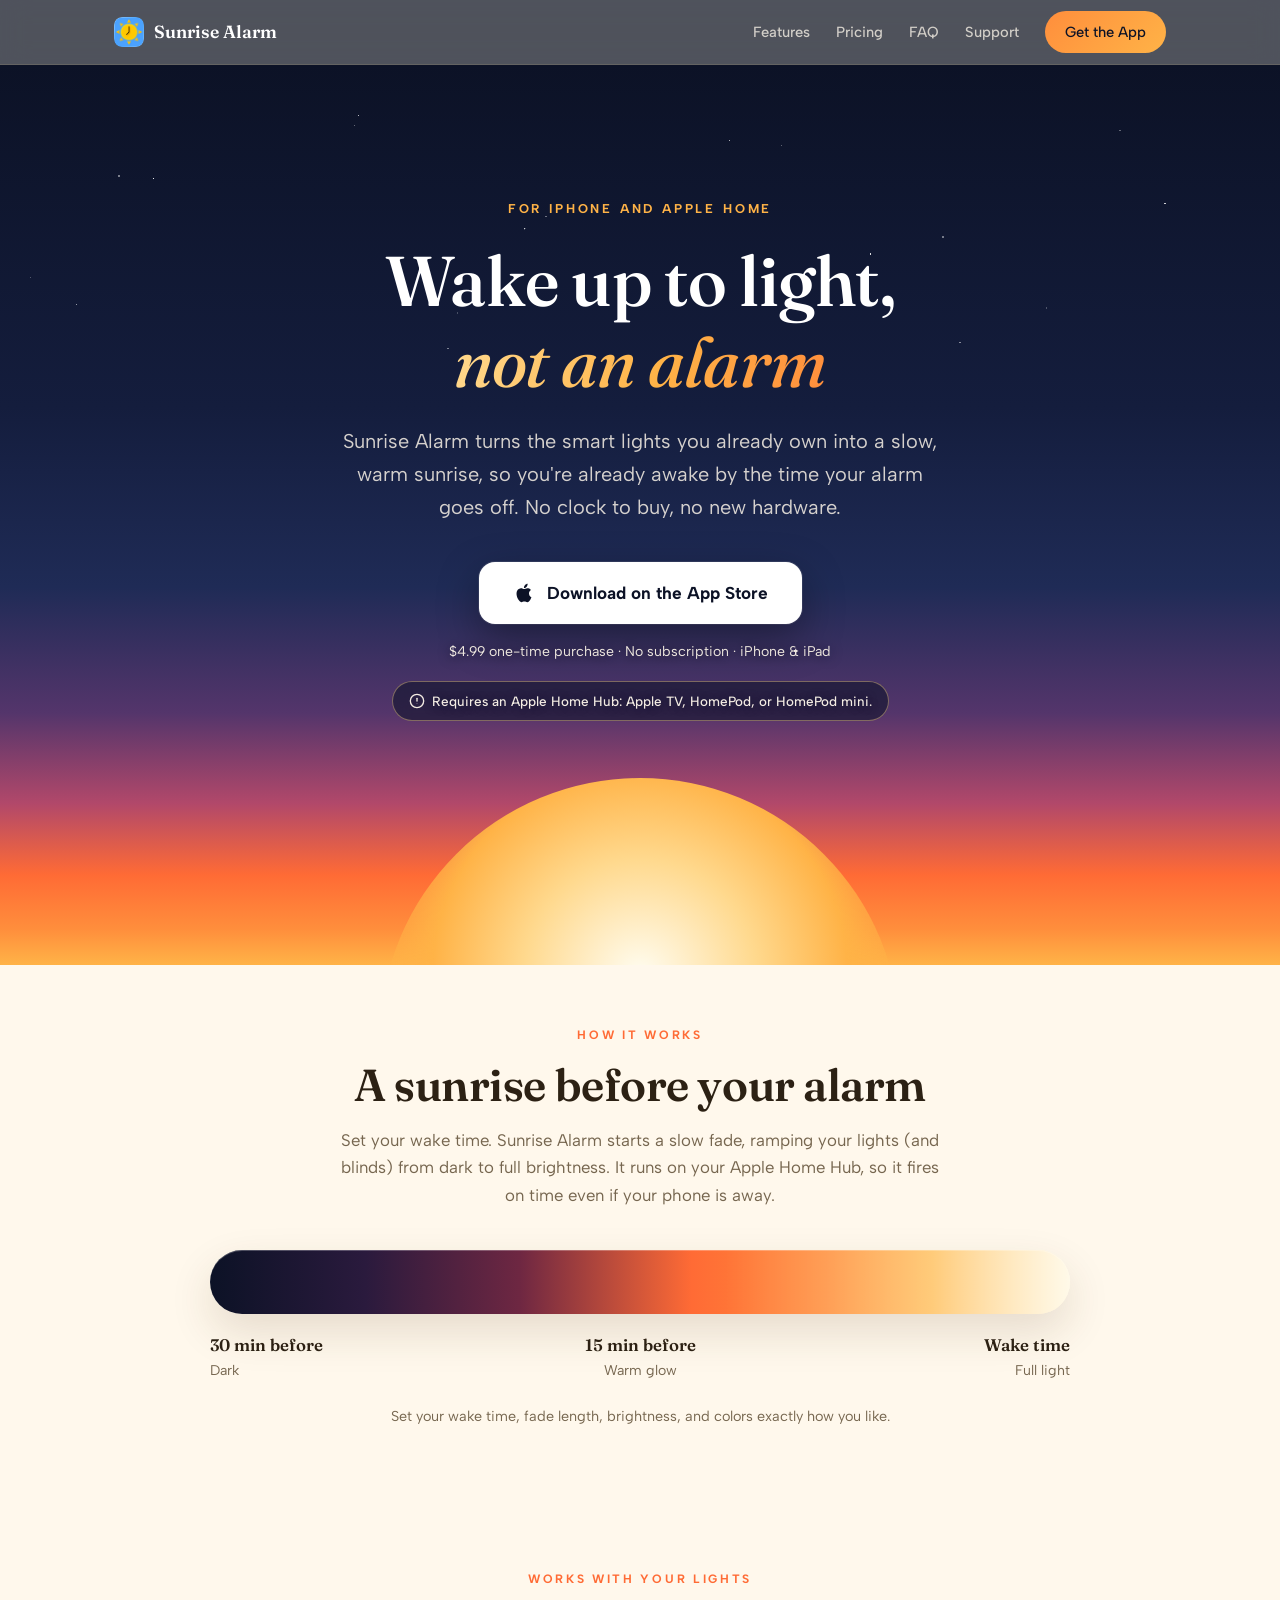
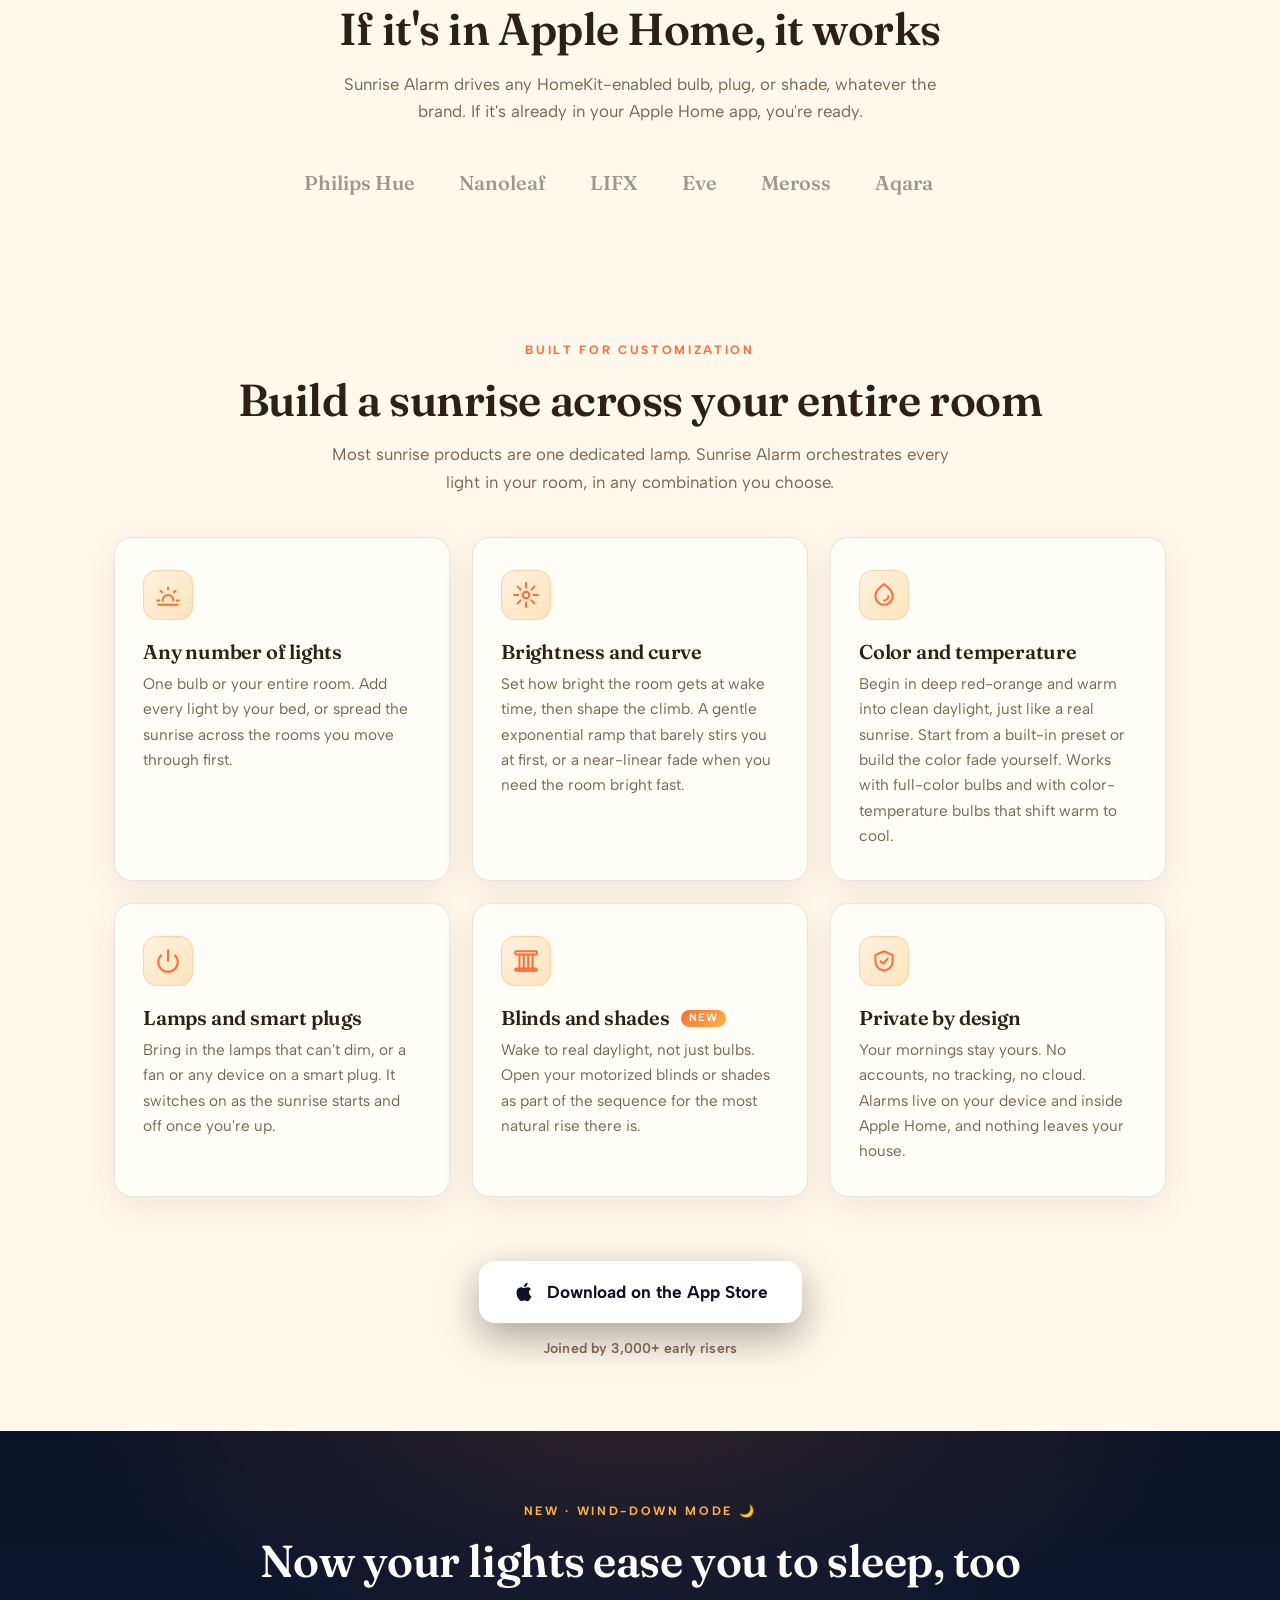
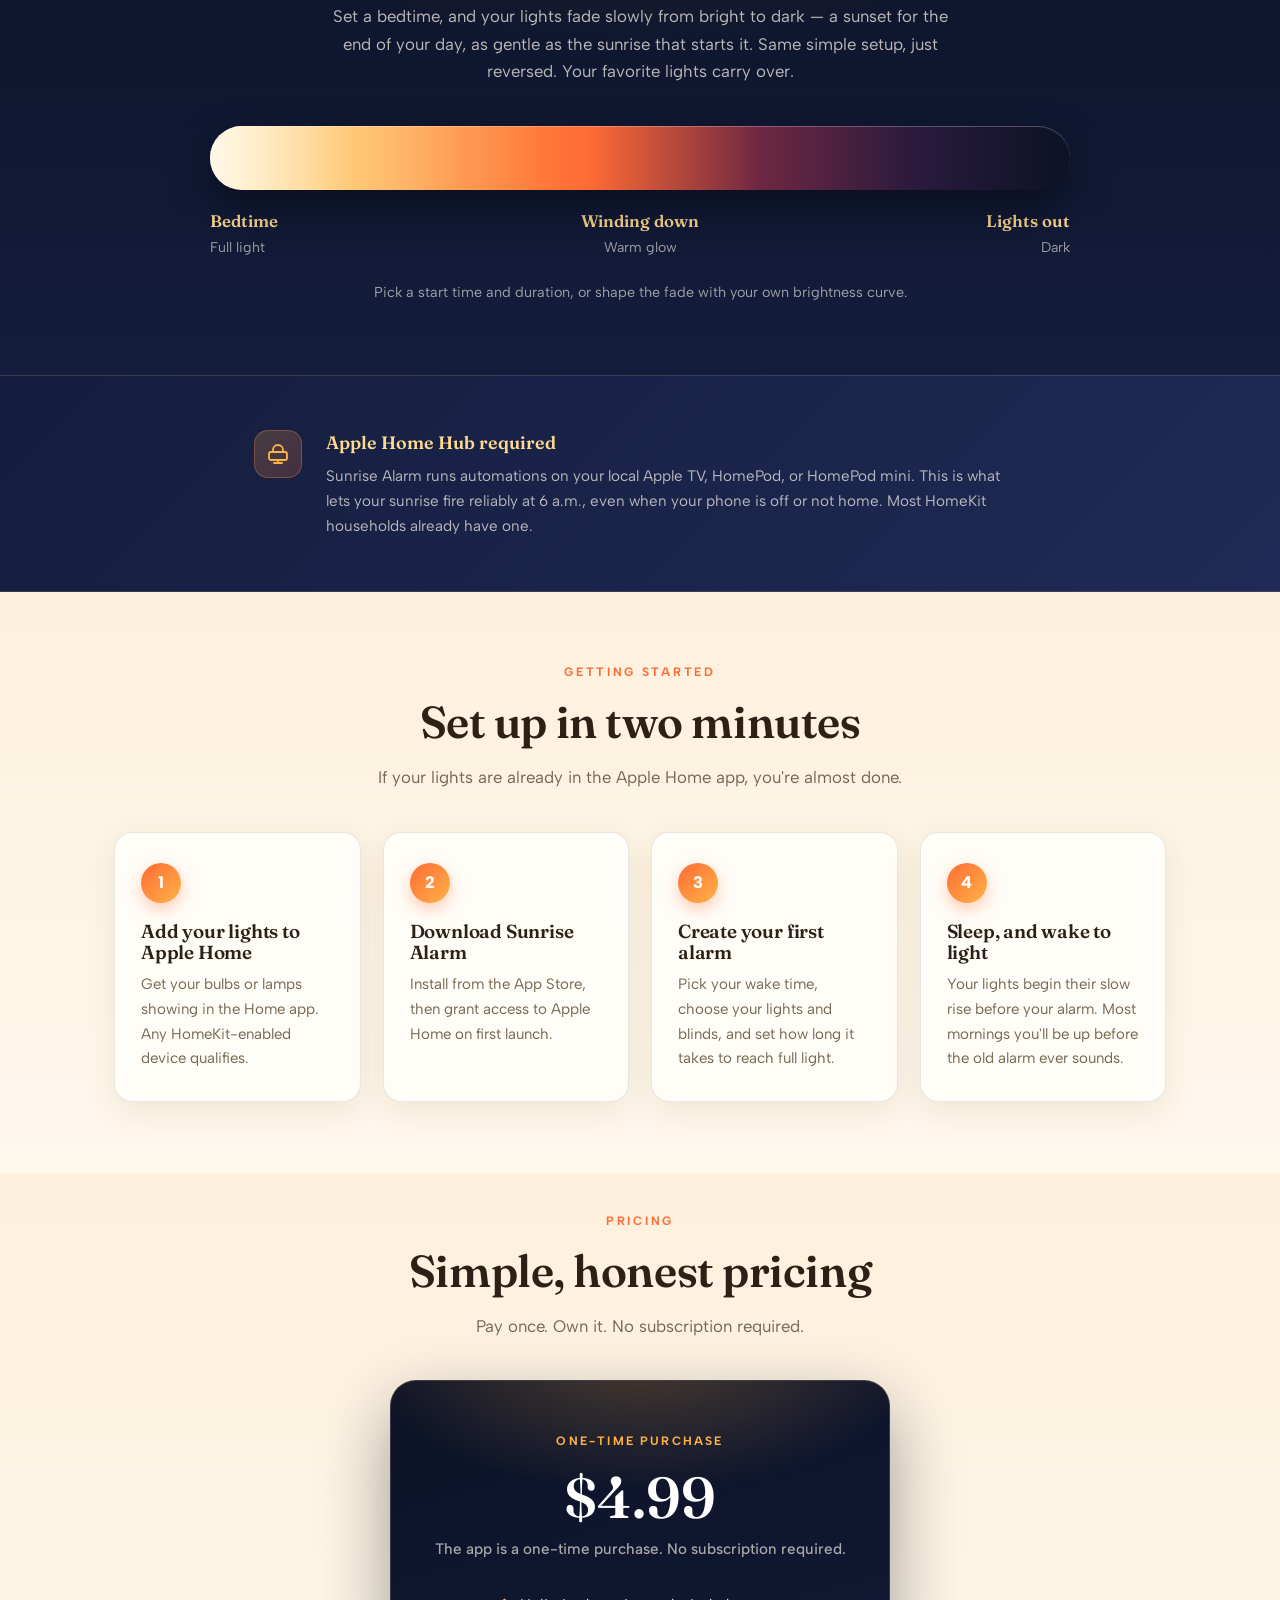
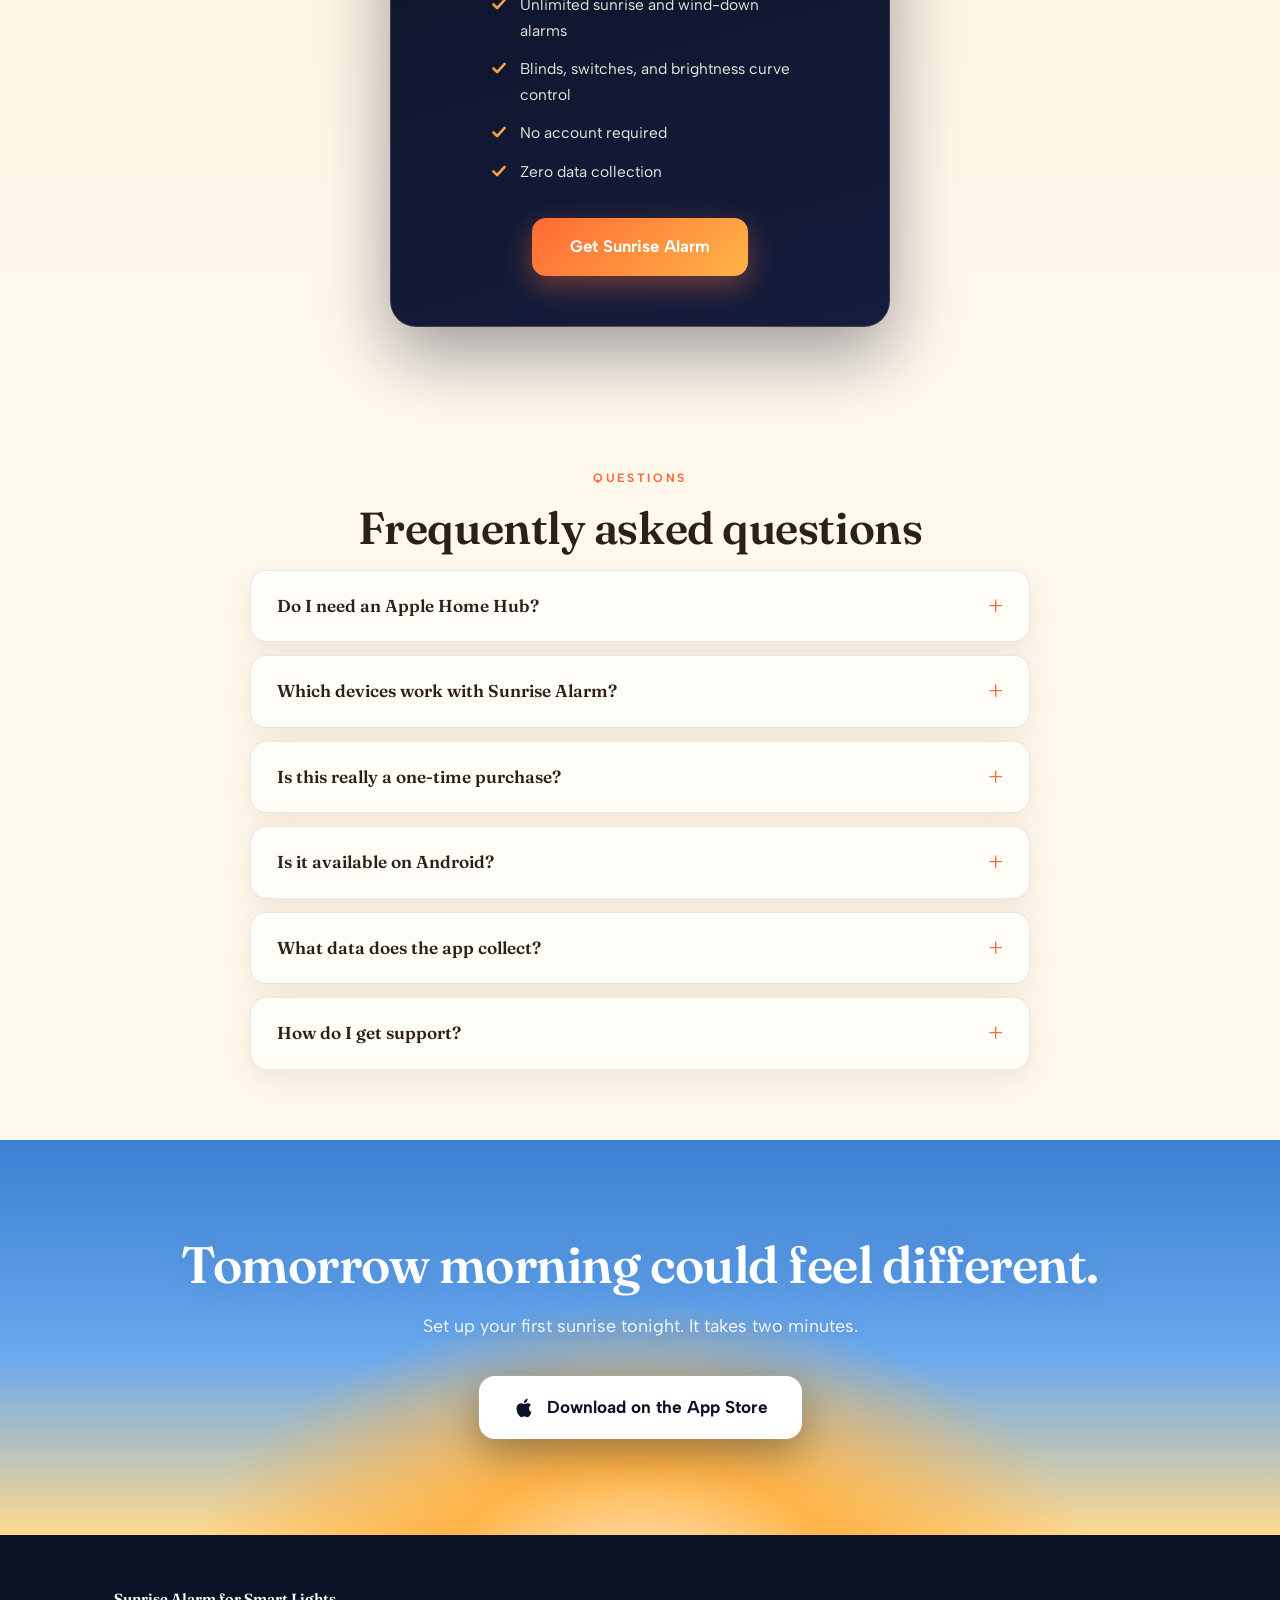
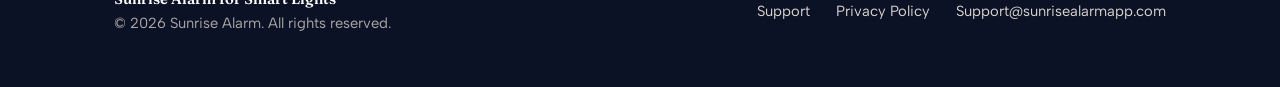
==== commit c91ba915: "Add Wind-Down Mode section New night-themed section pairing the sunrise timeline with a reversed sun" ====
--- a/index.html
+++ b/index.html
@@ -4,7 +4,7 @@
   <meta charset="UTF-8" />
   <meta name="viewport" content="width=device-width, initial-scale=1.0" />
   <title>Sunrise Alarm for Smart Lights. Wake Up Naturally on iOS</title>
-  <meta name="description" content="Sunrise Alarm turns every HomeKit-enabled light in your bedroom into a gradual whole-room sunrise. Any number of lights, full color and brightness curve control. One-time purchase, no subscription. iOS only." />
+  <meta name="description" content="Sunrise Alarm turns every HomeKit-enabled light in your bedroom into a gradual whole-room sunrise, and winds them back down at bedtime. Any number of lights, full color and brightness curve control. One-time purchase, no subscription. iOS only." />
   <meta property="og:title" content="Sunrise Alarm for Smart Lights" />
   <meta property="og:description" content="Wake up gently with a simulated sunrise across your whole room. Pay once, own it." />
   <meta property="og:type" content="website" />
@@ -183,6 +183,24 @@
       </div>
     </section>
 
+    <!-- WIND-DOWN MODE -->
+    <section class="winddown" id="wind-down">
+      <div class="wrap">
+        <span class="section-kicker reveal">New · Wind-Down Mode <span aria-hidden="true">🌙</span></span>
+        <h2 class="section-title reveal">Now your lights ease you to sleep, too</h2>
+        <p class="section-sub reveal">Set a bedtime, and your lights fade slowly from bright to dark — a sunset for the end of your day, as gentle as the sunrise that starts it. Same simple setup, just reversed. Your favorite lights carry over.</p>
+        <div class="sunrise-timeline reveal">
+          <div class="timeline-bar winddown-bar" role="img" aria-label="A gradient fading from full daylight through a warm ember glow into darkness"></div>
+          <div class="timeline-labels">
+            <div><strong>Bedtime</strong>Full light</div>
+            <div><strong>Winding down</strong>Warm glow</div>
+            <div><strong>Lights out</strong>Dark</div>
+          </div>
+          <p class="timeline-note">Pick a start time and duration, or shape the fade with your own brightness curve.</p>
+        </div>
+      </div>
+    </section>
+
     <!-- HUB REQUIREMENT CALLOUT -->
     <section class="hub-band">
       <div class="wrap hub-band-inner">
@@ -240,7 +258,7 @@
           <div class="price">$4.99</div>
           <span class="price-once">The app is a one-time purchase. No subscription required.</span>
           <ul>
-            <li>Unlimited alarms and lights</li>
+            <li>Unlimited sunrise and wind-down alarms</li>
             <li>Blinds, switches, and brightness curve control</li>
             <li>No account required</li>
             <li>Zero data collection</li>
--- a/style.css
+++ b/style.css
@@ -926,6 +926,35 @@
   animation: rise 0.9s 0.7s cubic-bezier(0.22, 1, 0.36, 1) both;
 }
 
+/* ---------- Wind-Down Mode (sunset counterpart) ---------- */
+.winddown {
+  background:
+    radial-gradient(900px 420px at 50% -10%, rgba(255, 142, 60, 0.14), transparent 65%),
+    linear-gradient(180deg, var(--night), var(--night-2));
+  color: #fff;
+}
+
+.winddown .section-kicker { color: var(--gold); }
+
+.winddown .section-sub { color: rgba(255, 248, 236, 0.72); }
+
+.winddown-bar {
+  background: linear-gradient(90deg,
+    #fff3d6 0%, var(--gold) 16%, var(--amber) 28%,
+    var(--ember) 44%, #6e2742 64%, #2a1a3d 82%, #0c1226 100%);
+  box-shadow: 0 18px 44px rgba(0, 0, 0, 0.45), inset 0 1px 0 rgba(255,255,255,0.25);
+}
+
+.winddown-bar::after {
+  background: linear-gradient(90deg, rgba(255, 243, 214, 0.55), transparent 40%);
+}
+
+.winddown .timeline-labels div { color: rgba(255, 248, 236, 0.6); }
+
+.winddown .timeline-labels strong { color: var(--gold-pale); }
+
+.winddown .timeline-note { color: rgba(255, 248, 236, 0.6); }
+
 /* ---------- Hub requirement callout band ---------- */
 .hub-band {
   background: linear-gradient(135deg, var(--night-2), var(--indigo));
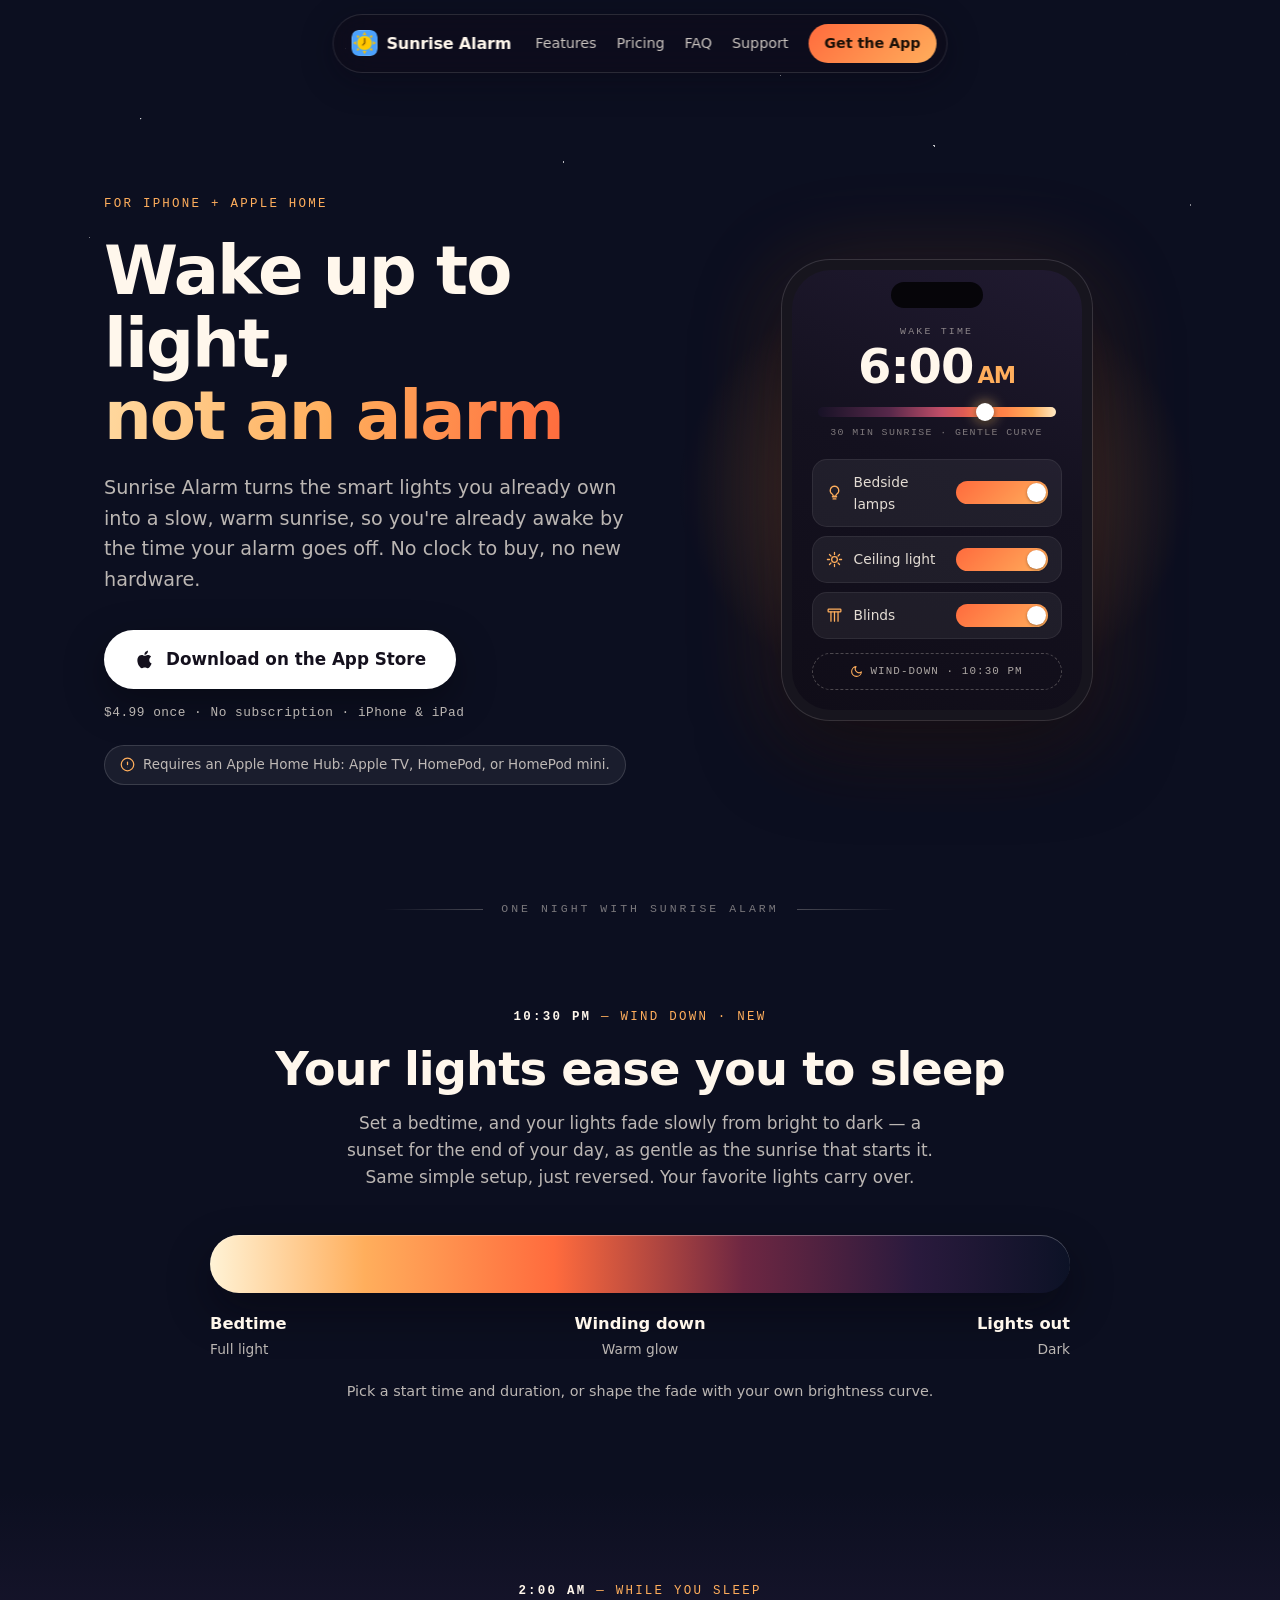
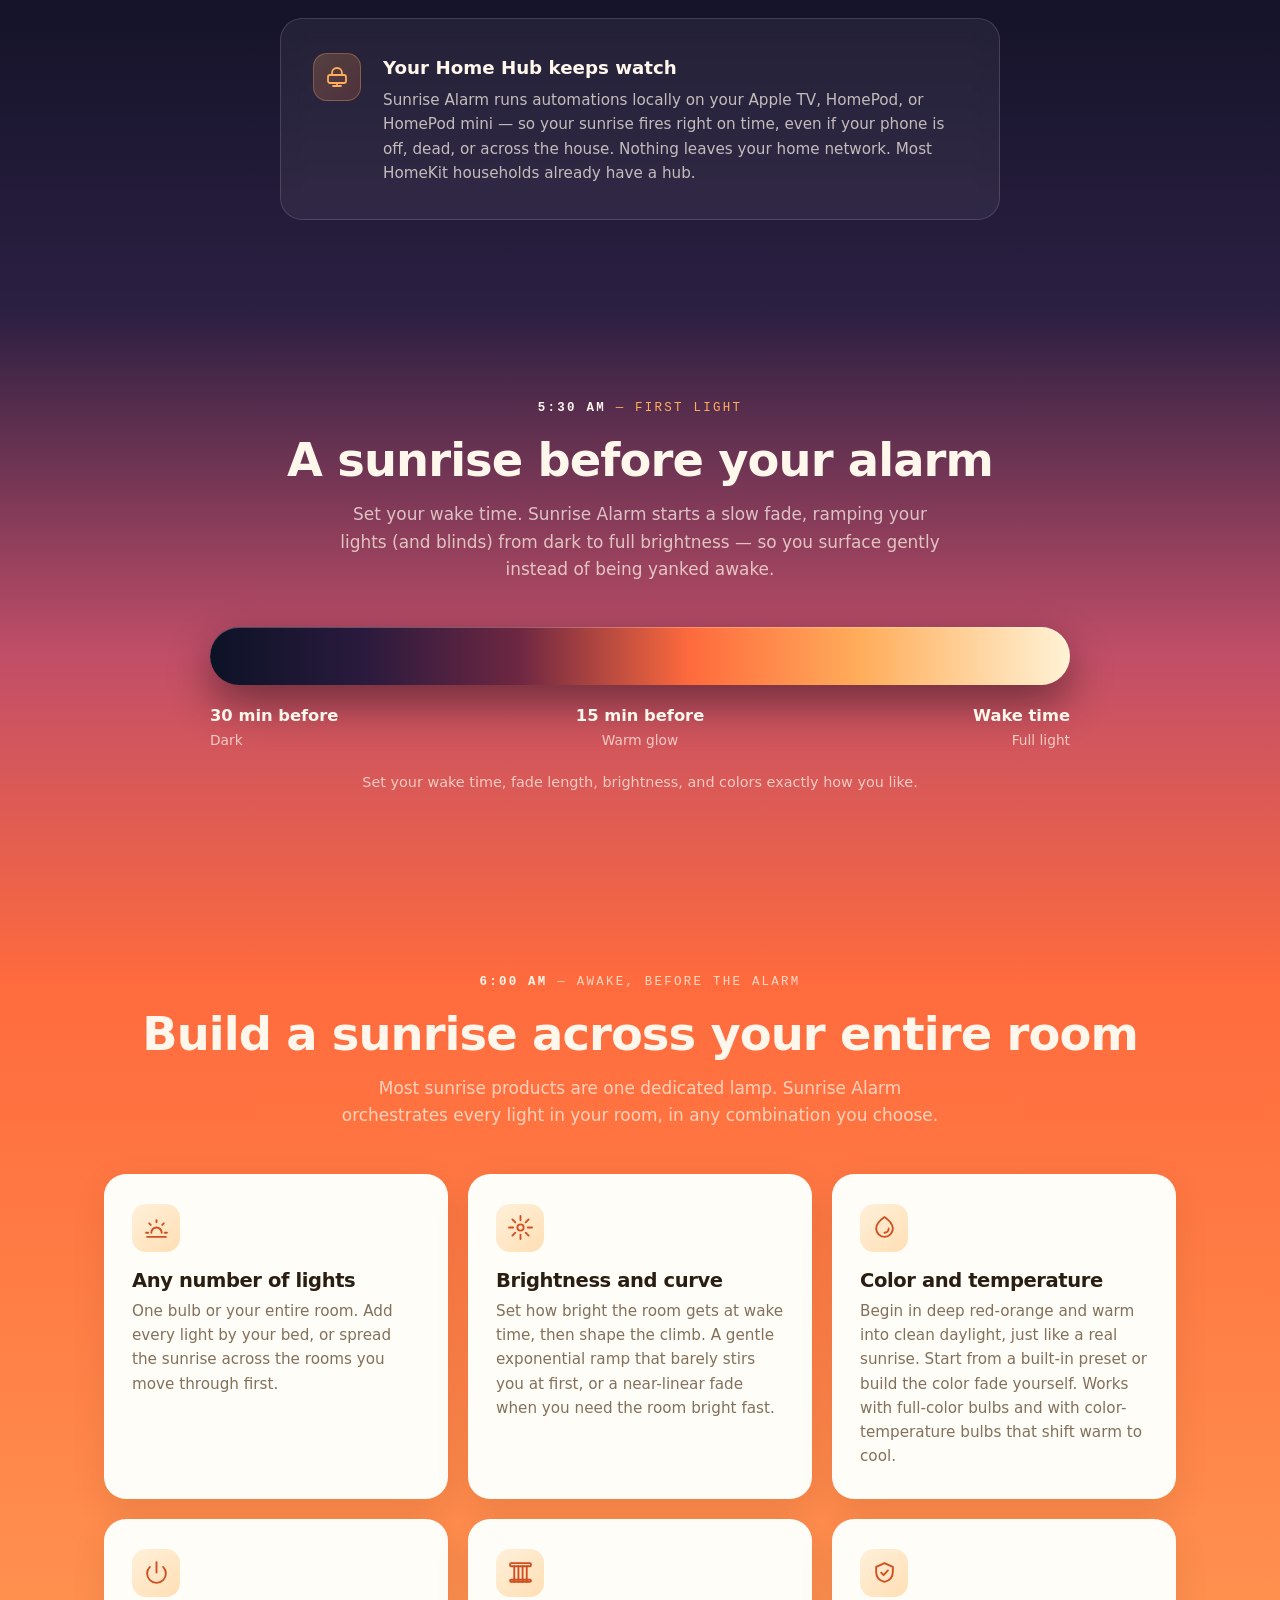
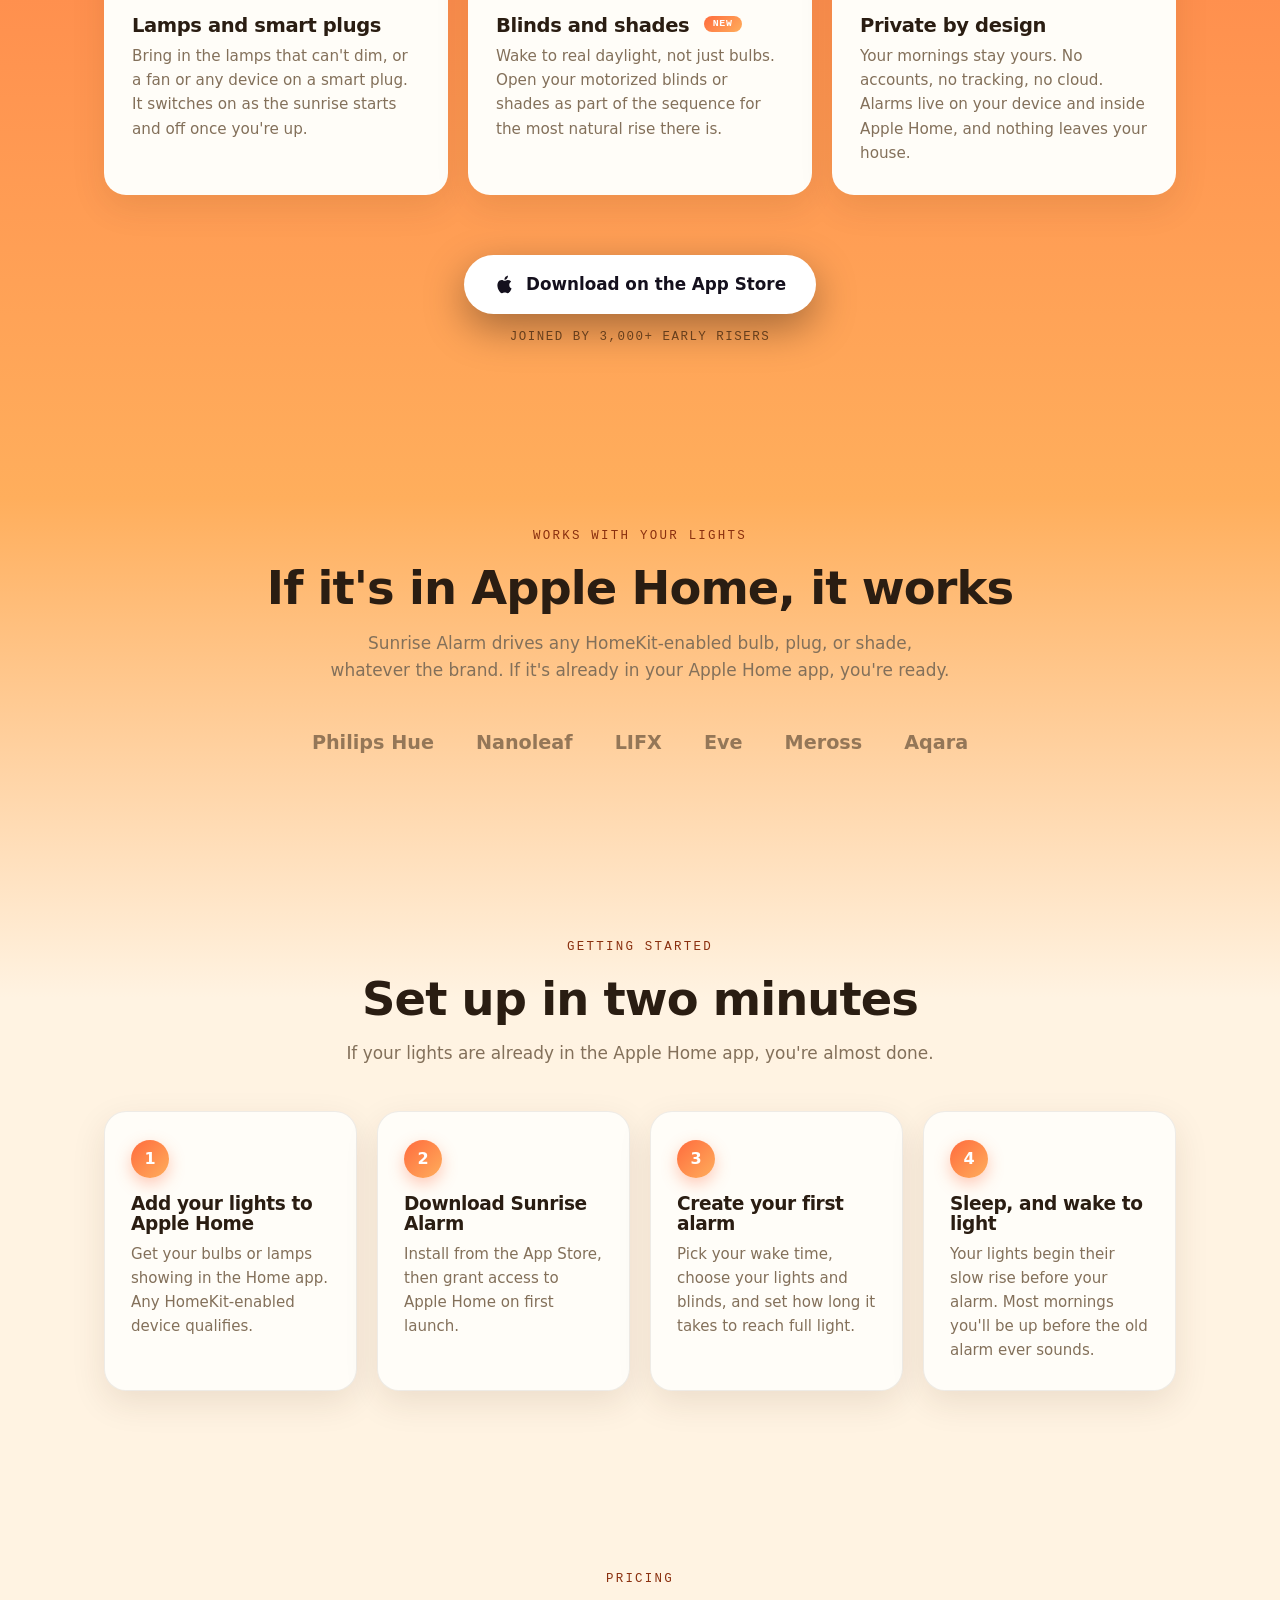
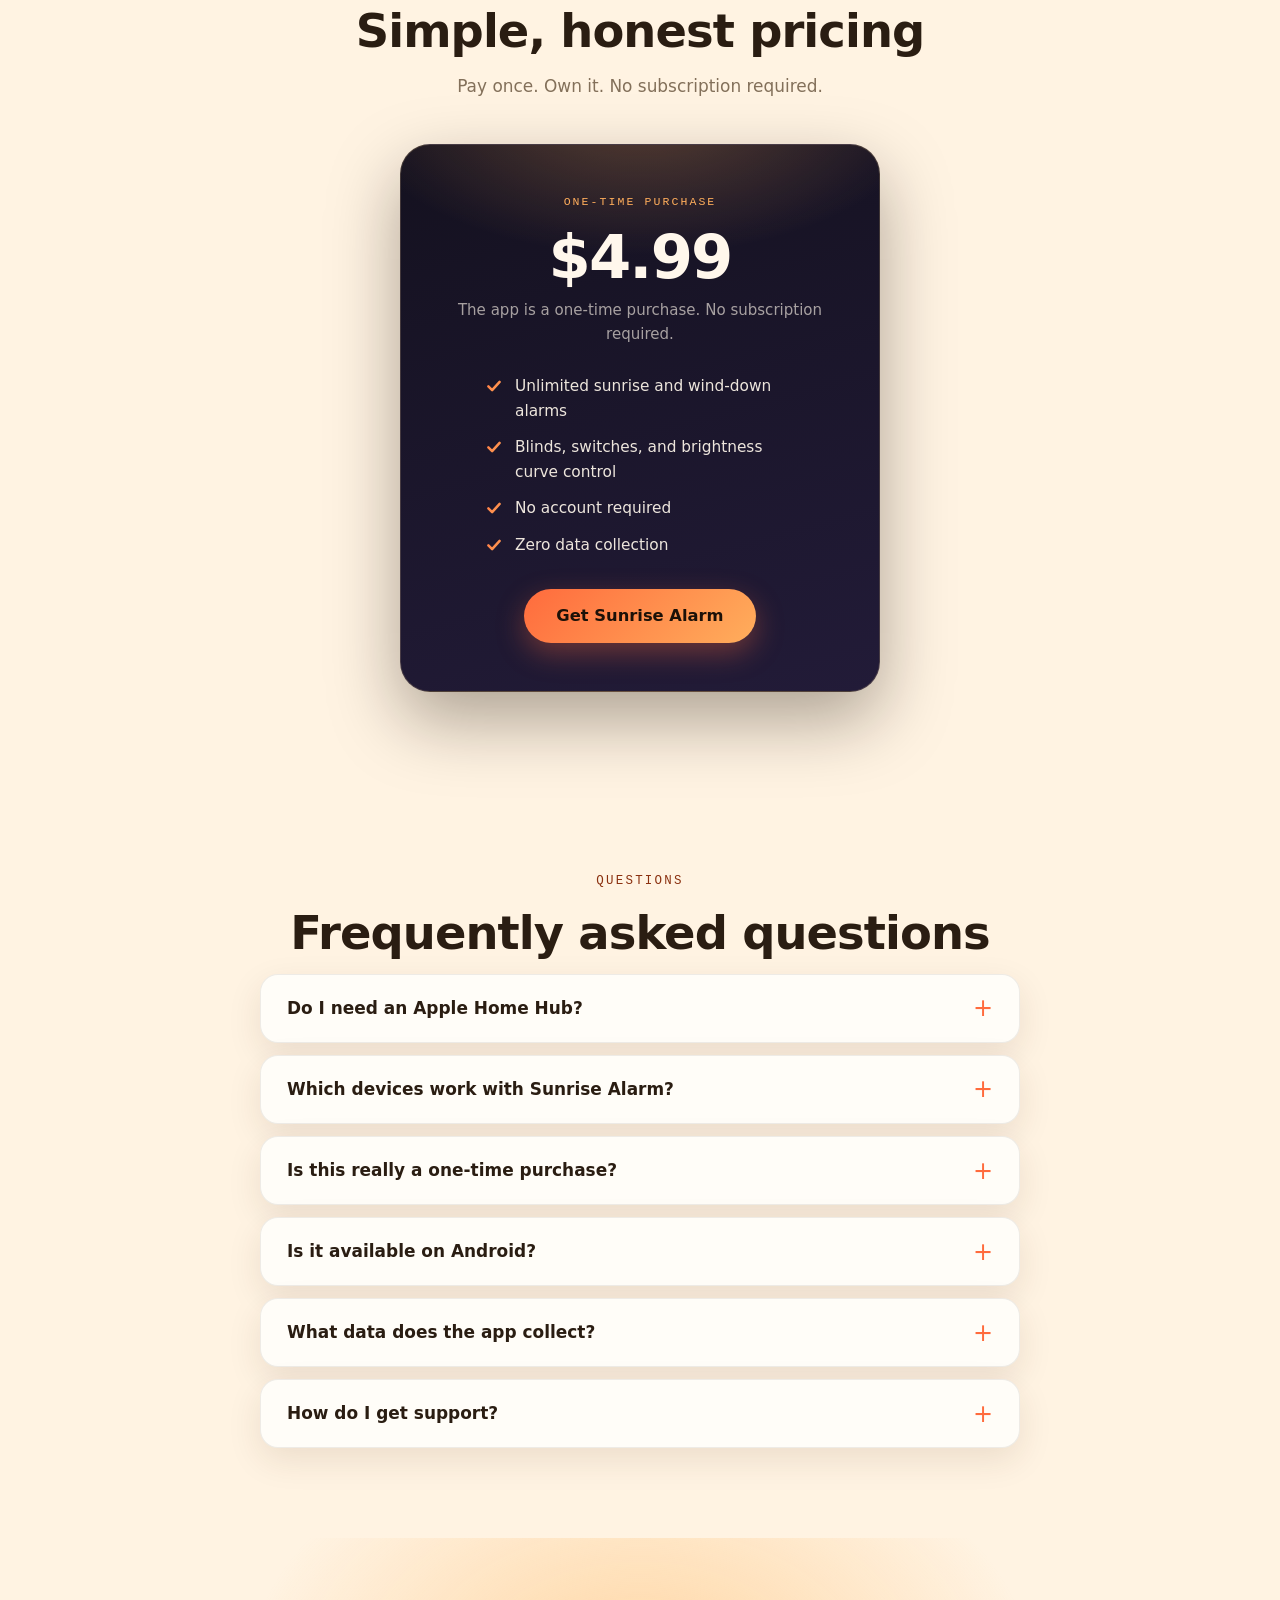
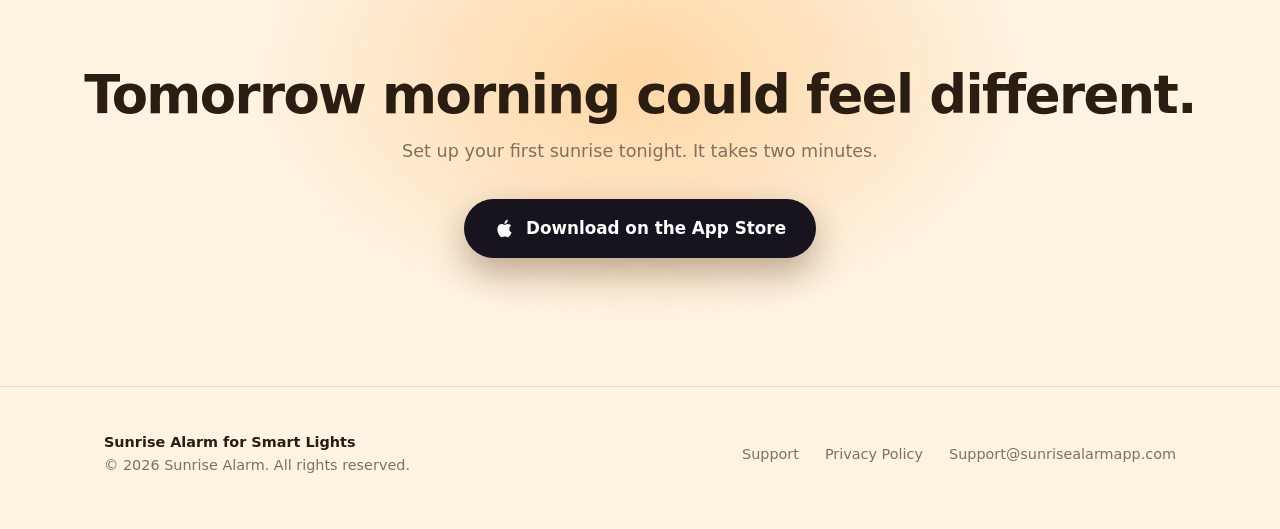
==== commit 7964220b: "Revamp site: the page is one night of sleep New visual identity built around a single continuous gra" ====
--- a/index.html
+++ b/index.html
@@ -9,63 +9,139 @@
   <meta property="og:description" content="Wake up gently with a simulated sunrise across your whole room. Pay once, own it." />
   <meta property="og:type" content="website" />
   <meta property="og:url" content="https://www.sunrisealarmapp.com/" />
-  <meta name="theme-color" content="#0c1226" />
+  <meta name="theme-color" content="#0c0f20" />
   <link rel="icon" href="favicon.png" type="image/png" />
-  <link rel="preconnect" href="https://fonts.googleapis.com" />
-  <link rel="preconnect" href="https://fonts.gstatic.com" crossorigin />
-  <link href="https://fonts.googleapis.com/css2?family=Albert+Sans:wght@400;500;600;700&family=Fraunces:ital,opsz,wght@0,9..144,480..650;1,9..144,480..650&display=swap" rel="stylesheet" />
   <link rel="stylesheet" href="style.css" />
+  <script type="application/ld+json">
+  {
+    "@context": "https://schema.org",
+    "@type": "SoftwareApplication",
+    "name": "Sunrise Alarm for Smart Lights",
+    "operatingSystem": "iOS",
+    "applicationCategory": "LifestyleApplication",
+    "description": "Turns HomeKit-enabled smart lights into a gradual whole-room sunrise alarm, with Wind-Down Mode to fade lights back down at bedtime.",
+    "offers": { "@type": "Offer", "price": "4.99", "priceCurrency": "USD" },
+    "url": "https://www.sunrisealarmapp.com/"
+  }
+  </script>
 </head>
 <body>
 
-  <header class="site-header" id="top-header">
-    <div class="wrap">
-      <a class="brand" href="/">
-        <img src="favicon.png" alt="" width="30" height="30" aria-hidden="true" />
-        Sunrise Alarm
-      </a>
-      <nav class="site-nav">
-        <a href="#features">Features</a>
-        <a href="#pricing">Pricing</a>
-        <a href="#faq">FAQ</a>
-        <a href="/support">Support</a>
-        <a class="nav-cta" href="https://apps.apple.com/us/app/id6753123163">Get the App</a>
-      </nav>
-    </div>
+  <header class="capsule-nav" id="top-header">
+    <a class="brand" href="/">
+      <img src="favicon.png" alt="" width="26" height="26" aria-hidden="true" />
+      Sunrise Alarm
+    </a>
+    <nav>
+      <a href="#features">Features</a>
+      <a href="#pricing">Pricing</a>
+      <a href="#faq">FAQ</a>
+      <a href="/support">Support</a>
+      <a class="nav-cta" href="https://apps.apple.com/us/app/id6753123163">Get the App</a>
+    </nav>
   </header>
 
   <main>
-    <!-- HERO -->
-    <section class="hero" id="download">
-      <div class="stars" aria-hidden="true"></div>
-      <div class="sun" aria-hidden="true"></div>
-      <div class="hero-inner">
-        <span class="hero-kicker">For iPhone and Apple Home</span>
-        <h1>Wake up to light,<br /><em>not an alarm</em></h1>
-        <p class="sub">Sunrise Alarm turns the smart lights you already own into a slow, warm sunrise, so you're already awake by the time your alarm goes off. No clock to buy, no new hardware.</p>
-        <div class="cta-group">
-          <a class="btn-appstore" href="https://apps.apple.com/us/app/id6753123163" rel="noopener">
-            <svg viewBox="0 0 24 24" fill="currentColor" aria-hidden="true">
-              <path d="M18.71 19.5c-.83 1.24-1.71 2.45-3.05 2.47-1.34.03-1.77-.79-3.29-.79-1.53 0-2 .77-3.27.82-1.31.05-2.3-1.32-3.14-2.53C4.25 17 2.94 12.45 4.7 9.39c.87-1.52 2.43-2.48 4.12-2.51 1.28-.02 2.5.87 3.29.87.78 0 2.26-1.07 3.81-.91.65.03 2.47.26 3.64 1.98-.09.06-2.17 1.28-2.15 3.81.03 3.02 2.65 4.03 2.68 4.04-.03.07-.42 1.44-1.38 2.83M13 3.5c.73-.83 1.94-1.46 2.94-1.5.13 1.17-.34 2.35-1.04 3.19-.69.85-1.83 1.51-2.95 1.42-.15-1.15.41-2.35 1.05-3.11z"/>
+    <!-- HERO — a dark room; the app is the light -->
+    <section class="hero on-dark" id="download">
+      <div class="wrap hero-grid">
+        <div>
+          <span class="hero-kicker">For iPhone + Apple Home</span>
+          <h1>Wake up to light,<br /><em>not an alarm</em></h1>
+          <p class="sub">Sunrise Alarm turns the smart lights you already own into a slow, warm sunrise, so you're already awake by the time your alarm goes off. No clock to buy, no new hardware.</p>
+          <div class="cta-group">
+            <a class="btn-appstore" href="https://apps.apple.com/us/app/id6753123163" rel="noopener">
+              <svg viewBox="0 0 24 24" fill="currentColor" aria-hidden="true">
+                <path d="M18.71 19.5c-.83 1.24-1.71 2.45-3.05 2.47-1.34.03-1.77-.79-3.29-.79-1.53 0-2 .77-3.27.82-1.31.05-2.3-1.32-3.14-2.53C4.25 17 2.94 12.45 4.7 9.39c.87-1.52 2.43-2.48 4.12-2.51 1.28-.02 2.5.87 3.29.87.78 0 2.26-1.07 3.81-.91.65.03 2.47.26 3.64 1.98-.09.06-2.17 1.28-2.15 3.81.03 3.02 2.65 4.03 2.68 4.04-.03.07-.42 1.44-1.38 2.83M13 3.5c.73-.83 1.94-1.46 2.94-1.5.13 1.17-.34 2.35-1.04 3.19-.69.85-1.83 1.51-2.95 1.42-.15-1.15.41-2.35 1.05-3.11z"/>
+              </svg>
+              Download on the App&nbsp;Store
+            </a>
+            <span class="cta-note">$4.99 once &middot; No subscription &middot; iPhone &amp; iPad</span>
+          </div>
+          <div class="hub-notice" aria-label="Requirement note">
+            <svg viewBox="0 0 24 24" fill="none" stroke="currentColor" stroke-width="2" stroke-linecap="round" stroke-linejoin="round" aria-hidden="true" width="15" height="15"><circle cx="12" cy="12" r="10"/><path d="M12 8v4"/><circle cx="12" cy="16" r=".5" fill="currentColor" stroke="none"/></svg>
+            Requires an Apple Home Hub: Apple TV, HomePod, or HomePod mini.
+          </div>
+        </div>
+
+        <div class="phone-stage" aria-hidden="true">
+          <div class="phone">
+            <div class="phone-screen">
+              <div class="p-label">Wake time</div>
+              <div class="p-time">6:00<small>AM</small></div>
+              <div class="p-sunbar"></div>
+              <div class="p-caption">30 min sunrise &middot; gentle curve</div>
+              <div class="p-row">
+                <svg viewBox="0 0 24 24" fill="none" stroke="currentColor" stroke-width="1.8" stroke-linecap="round" stroke-linejoin="round"><path d="M9 18h6M10 21h4M12 3a6 6 0 0 1 3.3 11 2.8 2.8 0 0 0-1.3 2.3V17h-4v-.7A2.8 2.8 0 0 0 8.7 14 6 6 0 0 1 12 3z"/></svg>
+                <span>Bedside lamps</span>
+                <span class="p-toggle"></span>
+              </div>
+              <div class="p-row">
+                <svg viewBox="0 0 24 24" fill="none" stroke="currentColor" stroke-width="1.8" stroke-linecap="round" stroke-linejoin="round"><circle cx="12" cy="12" r="4"/><path d="M12 2v3M12 19v3M2 12h3M19 12h3M4.9 4.9l2.1 2.1M17 17l2.1 2.1M4.9 19.1L7 17M17 7l2.1-2.1"/></svg>
+                <span>Ceiling light</span>
+                <span class="p-toggle"></span>
+              </div>
+              <div class="p-row">
+                <svg viewBox="0 0 24 24" fill="none" stroke="currentColor" stroke-width="1.8" stroke-linecap="round" stroke-linejoin="round"><rect x="3" y="3" width="18" height="4" rx="1"/><line x1="7" y1="7" x2="7" y2="20"/><line x1="12" y1="7" x2="12" y2="20"/><line x1="17" y1="7" x2="17" y2="20"/></svg>
+                <span>Blinds</span>
+                <span class="p-toggle"></span>
+              </div>
+              <div class="p-wind">
+                <svg viewBox="0 0 24 24" fill="none" stroke="currentColor" stroke-width="2" stroke-linecap="round" stroke-linejoin="round"><path d="M21 12.8A9 9 0 1 1 11.2 3 7 7 0 0 0 21 12.8z"/></svg>
+                Wind-Down &middot; 10:30 PM
+              </div>
+            </div>
+          </div>
+        </div>
+      </div>
+    </section>
+
+    <!-- The night, chapter by chapter -->
+    <p class="night-label" aria-hidden="true">One night with Sunrise Alarm</p>
+
+    <!-- 10:30 PM — WIND-DOWN MODE -->
+    <section class="on-dark" id="wind-down">
+      <div class="wrap">
+        <p class="clock"><strong>10:30 PM</strong> &mdash; Wind down &middot; New</p>
+        <h2 class="section-title">Your lights ease you to sleep</h2>
+        <p class="section-sub">Set a bedtime, and your lights fade slowly from bright to dark &mdash; a sunset for the end of your day, as gentle as the sunrise that starts it. Same simple setup, just reversed. Your favorite lights carry over.</p>
+        <div class="sunrise-timeline">
+          <div class="timeline-bar winddown-bar" role="img" aria-label="A gradient fading from full daylight through a warm ember glow into darkness"></div>
+          <div class="timeline-labels">
+            <div><strong>Bedtime</strong>Full light</div>
+            <div><strong>Winding down</strong>Warm glow</div>
+            <div><strong>Lights out</strong>Dark</div>
+          </div>
+          <p class="timeline-note">Pick a start time and duration, or shape the fade with your own brightness curve.</p>
+        </div>
+      </div>
+    </section>
+
+    <!-- 2:00 AM — WHILE YOU SLEEP (hub) -->
+    <section class="on-dark" id="overnight">
+      <div class="wrap">
+        <p class="clock"><strong>2:00 AM</strong> &mdash; While you sleep</p>
+        <div class="overnight-card">
+          <div class="overnight-icon" aria-hidden="true">
+            <svg viewBox="0 0 24 24" fill="none" stroke="currentColor" stroke-width="1.8" stroke-linecap="round" stroke-linejoin="round">
+              <rect x="3" y="10" width="18" height="8" rx="2"/><path d="M7 10V8a5 5 0 0 1 10 0v2"/><path d="M8 21h8"/><path d="M12 18v3"/>
             </svg>
-            Download on the App&nbsp;Store
-          </a>
-          <span class="cta-note">$4.99 one-time purchase · No subscription · iPhone &amp; iPad</span>
-        </div>
-        <div class="hub-notice" aria-label="Requirement note">
-          <svg viewBox="0 0 24 24" fill="none" stroke="currentColor" stroke-width="2" stroke-linecap="round" stroke-linejoin="round" aria-hidden="true" width="16" height="16"><circle cx="12" cy="12" r="10"/><path d="M12 8v4"/><circle cx="12" cy="16" r=".5" fill="currentColor" stroke="none"/></svg>
-          Requires an Apple Home Hub: Apple TV, HomePod, or HomePod mini.
-        </div>
-      </div>
-    </section>
-
-    <!-- HOW IT WORKS -->
-    <section class="timeline-section">
-      <div class="wrap">
-        <span class="section-kicker reveal">How it works</span>
-        <h2 class="section-title reveal">A sunrise before your alarm</h2>
-        <p class="section-sub reveal">Set your wake time. Sunrise Alarm starts a slow fade, ramping your lights (and blinds) from dark to full brightness. It runs on your Apple Home Hub, so it fires on time even if your phone is away.</p>
-        <div class="sunrise-timeline reveal">
+          </div>
+          <div>
+            <strong>Your Home Hub keeps watch</strong>
+            <p>Sunrise Alarm runs automations locally on your Apple TV, HomePod, or HomePod mini &mdash; so your sunrise fires right on time, even if your phone is off, dead, or across the house. Nothing leaves your home network. Most HomeKit households already have a hub.</p>
+          </div>
+        </div>
+      </div>
+    </section>
+
+    <!-- 5:30 AM — FIRST LIGHT (how it works) -->
+    <section class="on-dark" id="first-light">
+      <div class="wrap">
+        <p class="clock"><strong>5:30 AM</strong> &mdash; First light</p>
+        <h2 class="section-title">A sunrise before your alarm</h2>
+        <p class="section-sub">Set your wake time. Sunrise Alarm starts a slow fade, ramping your lights (and blinds) from dark to full brightness &mdash; so you surface gently instead of being yanked awake.</p>
+        <div class="sunrise-timeline">
           <div class="timeline-bar" role="img" aria-label="A gradient fading from darkness through a warm ember glow to full daylight"></div>
           <div class="timeline-labels">
             <div><strong>30 min before</strong>Dark</div>
@@ -77,33 +153,15 @@
       </div>
     </section>
 
-    <!-- WORKS WITH -->
-    <section class="works-with-section">
-      <div class="wrap">
-        <span class="section-kicker reveal">Works with your lights</span>
-        <h2 class="section-title reveal">If it's in Apple Home, it works</h2>
-        <p class="section-sub reveal">Sunrise Alarm drives any HomeKit-enabled bulb, plug, or shade, whatever the brand. If it's already in your Apple Home app, you're ready.</p>
-        <div class="brand-row reveal">
-          <span>Philips Hue</span>
-          <span>Nanoleaf</span>
-          <span>LIFX</span>
-          <span>Eve</span>
-          <span>Meross</span>
-          <span>Aqara</span>
-          <span class="more"></span>
-        </div>
-      </div>
-    </section>
-
-    <!-- FEATURES -->
-    <section id="features">
-      <div class="wrap">
-        <span class="section-kicker reveal">Built for customization</span>
-        <h2 class="section-title reveal">Build a sunrise across your entire room</h2>
-        <p class="section-sub reveal">Most sunrise products are one dedicated lamp. Sunrise Alarm orchestrates every light in your room, in any combination you choose.</p>
+    <!-- 6:00 AM — AWAKE (features) -->
+    <section class="on-dark" id="features">
+      <div class="wrap">
+        <p class="clock"><strong>6:00 AM</strong> &mdash; Awake, before the alarm</p>
+        <h2 class="section-title">Build a sunrise across your entire room</h2>
+        <p class="section-sub">Most sunrise products are one dedicated lamp. Sunrise Alarm orchestrates every light in your room, in any combination you choose.</p>
         <div class="feature-grid">
 
-          <div class="feature-card reveal">
+          <div class="feature-card">
             <div class="icon">
               <svg viewBox="0 0 24 24" fill="none" stroke="currentColor" stroke-width="1.8" stroke-linecap="round" stroke-linejoin="round" aria-hidden="true">
                 <path d="M7 17a5 5 0 0 1 10 0"/><line x1="2" y1="17" x2="4" y2="17"/><line x1="20" y1="17" x2="22" y2="17"/><line x1="12" y1="5" x2="12" y2="7"/><line x1="5" y1="8" x2="6.5" y2="9.5"/><line x1="19" y1="8" x2="17.5" y2="9.5"/><line x1="3" y1="21" x2="21" y2="21"/>
@@ -113,7 +171,7 @@
             <p>One bulb or your entire room. Add every light by your bed, or spread the sunrise across the rooms you move through first.</p>
           </div>
 
-          <div class="feature-card reveal">
+          <div class="feature-card">
             <div class="icon">
               <svg viewBox="0 0 24 24" fill="none" stroke="currentColor" stroke-width="1.8" stroke-linecap="round" stroke-linejoin="round" aria-hidden="true">
                 <circle cx="12" cy="12" r="3"/><path d="M12 1v4M12 19v4M4.22 4.22l2.83 2.83M16.95 16.95l2.83 2.83M1 12h4M19 12h4M4.22 19.78l2.83-2.83M16.95 7.05l2.83-2.83"/>
@@ -123,7 +181,7 @@
             <p>Set how bright the room gets at wake time, then shape the climb. A gentle exponential ramp that barely stirs you at first, or a near-linear fade when you need the room bright fast.</p>
           </div>
 
-          <div class="feature-card reveal">
+          <div class="feature-card">
             <div class="icon">
               <svg viewBox="0 0 24 24" fill="none" stroke="currentColor" stroke-width="1.8" stroke-linecap="round" stroke-linejoin="round" aria-hidden="true">
                 <path d="M12 21a8 8 0 0 1-8-8c0-4 3-7.5 8-11 5 3.5 8 7 8 11a8 8 0 0 1-8 8z"/>
@@ -134,7 +192,7 @@
             <p>Begin in deep red-orange and warm into clean daylight, just like a real sunrise. Start from a built-in preset or build the color fade yourself. Works with full-color bulbs and with color-temperature bulbs that shift warm to cool.</p>
           </div>
 
-          <div class="feature-card reveal">
+          <div class="feature-card">
             <div class="icon">
               <svg viewBox="0 0 24 24" fill="none" stroke="currentColor" stroke-width="1.8" stroke-linecap="round" stroke-linejoin="round" aria-hidden="true">
                 <path d="M18.36 6.64A9 9 0 1 1 5.64 6.64"/><path d="M12 2v10"/>
@@ -144,7 +202,7 @@
             <p>Bring in the lamps that can't dim, or a fan or any device on a smart plug. It switches on as the sunrise starts and off once you're up.</p>
           </div>
 
-          <div class="feature-card reveal">
+          <div class="feature-card">
             <div class="icon">
               <svg viewBox="0 0 24 24" fill="none" stroke="currentColor" stroke-width="1.8" stroke-linecap="round" stroke-linejoin="round" aria-hidden="true">
                 <rect x="2" y="3" width="20" height="3" rx="1"/><line x1="6" y1="6" x2="6" y2="21"/><line x1="10" y1="6" x2="10" y2="21"/><line x1="14" y1="6" x2="14" y2="21"/><line x1="18" y1="6" x2="18" y2="21"/><rect x="2" y="19" width="20" height="2" rx="1"/>
@@ -157,7 +215,7 @@
             <p>Wake to real daylight, not just bulbs. Open your motorized blinds or shades as part of the sequence for the most natural rise there is.</p>
           </div>
 
-          <div class="feature-card reveal">
+          <div class="feature-card">
             <div class="icon">
               <svg viewBox="0 0 24 24" fill="none" stroke="currentColor" stroke-width="1.8" stroke-linecap="round" stroke-linejoin="round" aria-hidden="true">
                 <path d="M12 3l8 3.5v5c0 4.8-3.2 8.3-8 9.5-4.8-1.2-8-4.7-8-9.5v-5L12 3z"/><path d="M8.8 12.2l2.3 2.3 4.2-4.5"/>
@@ -169,8 +227,7 @@
 
         </div>
 
-        <!-- CTA 2: after features -->
-        <div class="section-cta reveal">
+        <div class="section-cta">
           <a class="btn-appstore" href="https://apps.apple.com/us/app/id6753123163" rel="noopener">
             <svg viewBox="0 0 24 24" fill="currentColor" aria-hidden="true">
               <path d="M18.71 19.5c-.83 1.24-1.71 2.45-3.05 2.47-1.34.03-1.77-.79-3.29-.79-1.53 0-2 .77-3.27.82-1.31.05-2.3-1.32-3.14-2.53C4.25 17 2.94 12.45 4.7 9.39c.87-1.52 2.43-2.48 4.12-2.51 1.28-.02 2.5.87 3.29.87.78 0 2.26-1.07 3.81-.91.65.03 2.47.26 3.64 1.98-.09.06-2.17 1.28-2.15 3.81.03 3.02 2.65 4.03 2.68 4.04-.03.07-.42 1.44-1.38 2.83M13 3.5c.73-.83 1.94-1.46 2.94-1.5.13 1.17-.34 2.35-1.04 3.19-.69.85-1.83 1.51-2.95 1.42-.15-1.15.41-2.35 1.05-3.11z"/>
@@ -179,66 +236,49 @@
           </a>
           <span class="social-proof">Joined by 3,000+ early risers</span>
         </div>
-
-      </div>
-    </section>
-
-    <!-- WIND-DOWN MODE -->
-    <section class="winddown" id="wind-down">
-      <div class="wrap">
-        <span class="section-kicker reveal">New · Wind-Down Mode <span aria-hidden="true">🌙</span></span>
-        <h2 class="section-title reveal">Now your lights ease you to sleep, too</h2>
-        <p class="section-sub reveal">Set a bedtime, and your lights fade slowly from bright to dark — a sunset for the end of your day, as gentle as the sunrise that starts it. Same simple setup, just reversed. Your favorite lights carry over.</p>
-        <div class="sunrise-timeline reveal">
-          <div class="timeline-bar winddown-bar" role="img" aria-label="A gradient fading from full daylight through a warm ember glow into darkness"></div>
-          <div class="timeline-labels">
-            <div><strong>Bedtime</strong>Full light</div>
-            <div><strong>Winding down</strong>Warm glow</div>
-            <div><strong>Lights out</strong>Dark</div>
-          </div>
-          <p class="timeline-note">Pick a start time and duration, or shape the fade with your own brightness curve.</p>
-        </div>
-      </div>
-    </section>
-
-    <!-- HUB REQUIREMENT CALLOUT -->
-    <section class="hub-band">
-      <div class="wrap hub-band-inner">
-        <div class="hub-band-icon" aria-hidden="true">
-          <svg viewBox="0 0 24 24" fill="none" stroke="currentColor" stroke-width="1.8" stroke-linecap="round" stroke-linejoin="round">
-            <rect x="3" y="10" width="18" height="8" rx="2"/><path d="M7 10V8a5 5 0 0 1 10 0v2"/><path d="M8 21h8"/><path d="M12 18v3"/>
-          </svg>
-        </div>
-        <div>
-          <strong>Apple Home Hub required</strong>
-          <p>Sunrise Alarm runs automations on your local Apple TV, HomePod, or HomePod mini. This is what lets your sunrise fire reliably at 6 a.m., even when your phone is off or not home. Most HomeKit households already have one.</p>
+      </div>
+    </section>
+
+    <!-- MORNING — WORKS WITH -->
+    <section class="on-day" id="daybreak">
+      <div class="wrap">
+        <p class="clock day">Works with your lights</p>
+        <h2 class="section-title">If it's in Apple Home, it works</h2>
+        <p class="section-sub">Sunrise Alarm drives any HomeKit-enabled bulb, plug, or shade, whatever the brand. If it's already in your Apple Home app, you're ready.</p>
+        <div class="brand-row">
+          <span>Philips Hue</span>
+          <span>Nanoleaf</span>
+          <span>LIFX</span>
+          <span>Eve</span>
+          <span>Meross</span>
+          <span>Aqara</span>
         </div>
       </div>
     </section>
 
     <!-- SETUP -->
-    <section class="alt" id="setup">
-      <div class="wrap">
-        <span class="section-kicker reveal">Getting started</span>
-        <h2 class="section-title reveal">Set up in two minutes</h2>
-        <p class="section-sub reveal">If your lights are already in the Apple Home app, you're almost done.</p>
+    <section class="on-day" id="setup">
+      <div class="wrap">
+        <p class="clock day">Getting started</p>
+        <h2 class="section-title">Set up in two minutes</h2>
+        <p class="section-sub">If your lights are already in the Apple Home app, you're almost done.</p>
         <div class="steps">
-          <div class="step reveal">
+          <div class="step">
             <span class="step-num">1</span>
             <h3>Add your lights to Apple Home</h3>
             <p>Get your bulbs or lamps showing in the Home app. Any HomeKit-enabled device qualifies.</p>
           </div>
-          <div class="step reveal">
+          <div class="step">
             <span class="step-num">2</span>
             <h3>Download Sunrise Alarm</h3>
             <p>Install from the App Store, then grant access to Apple Home on first launch.</p>
           </div>
-          <div class="step reveal">
+          <div class="step">
             <span class="step-num">3</span>
             <h3>Create your first alarm</h3>
             <p>Pick your wake time, choose your lights and blinds, and set how long it takes to reach full light.</p>
           </div>
-          <div class="step reveal">
+          <div class="step">
             <span class="step-num">4</span>
             <h3>Sleep, and wake to light</h3>
             <p>Your lights begin their slow rise before your alarm. Most mornings you'll be up before the old alarm ever sounds.</p>
@@ -248,12 +288,12 @@
     </section>
 
     <!-- PRICING -->
-    <section class="alt" id="pricing">
-      <div class="wrap">
-        <span class="section-kicker reveal">Pricing</span>
-        <h2 class="section-title reveal">Simple, honest pricing</h2>
-        <p class="section-sub reveal">Pay once. Own it. No subscription required.</p>
-        <div class="pricing-card reveal">
+    <section class="on-day" id="pricing">
+      <div class="wrap">
+        <p class="clock day">Pricing</p>
+        <h2 class="section-title">Simple, honest pricing</h2>
+        <p class="section-sub">Pay once. Own it. No subscription required.</p>
+        <div class="pricing-card">
           <div class="price-label">One-Time Purchase</div>
           <div class="price">$4.99</div>
           <span class="price-once">The app is a one-time purchase. No subscription required.</span>
@@ -269,11 +309,11 @@
     </section>
 
     <!-- FAQ -->
-    <section id="faq">
-      <div class="wrap">
-        <span class="section-kicker reveal">Questions</span>
-        <h2 class="section-title reveal">Frequently asked questions</h2>
-        <div class="faq-list reveal">
+    <section class="on-day" id="faq">
+      <div class="wrap">
+        <p class="clock day">Questions</p>
+        <h2 class="section-title">Frequently asked questions</h2>
+        <div class="faq-list">
           <details>
             <summary>Do I need an Apple Home Hub?</summary>
             <p>Yes. An Apple TV (4th generation or later), HomePod, or HomePod mini must be present on your home network. The hub runs the automation locally so your sunrise fires reliably even if your phone is asleep, off, or away. Most HomeKit households already have one. If you don't, the Apple TV HD and HomePod mini are affordable options.</p>
@@ -302,11 +342,11 @@
       </div>
     </section>
 
-    <!-- FINAL CTA (CTA 3) -->
-    <section class="final-cta">
+    <!-- FINAL CTA -->
+    <section class="final-cta on-day">
       <h2>Tomorrow morning could feel different.</h2>
       <p>Set up your first sunrise tonight. It takes two minutes.</p>
-      <a class="btn-appstore" href="https://apps.apple.com/us/app/id6753123163" rel="noopener">
+      <a class="btn-appstore ink" href="https://apps.apple.com/us/app/id6753123163" rel="noopener">
         <svg viewBox="0 0 24 24" fill="currentColor" aria-hidden="true">
           <path d="M18.71 19.5c-.83 1.24-1.71 2.45-3.05 2.47-1.34.03-1.77-.79-3.29-.79-1.53 0-2 .77-3.27.82-1.31.05-2.3-1.32-3.14-2.53C4.25 17 2.94 12.45 4.7 9.39c.87-1.52 2.43-2.48 4.12-2.51 1.28-.02 2.5.87 3.29.87.78 0 2.26-1.07 3.81-.91.65.03 2.47.26 3.64 1.98-.09.06-2.17 1.28-2.15 3.81.03 3.02 2.65 4.03 2.68 4.04-.03.07-.42 1.44-1.38 2.83M13 3.5c.73-.83 1.94-1.46 2.94-1.5.13 1.17-.34 2.35-1.04 3.19-.69.85-1.83 1.51-2.95 1.42-.15-1.15.41-2.35 1.05-3.11z"/>
         </svg>
@@ -331,8 +371,7 @@
 
   <script>
     // Load at the top on refresh instead of restoring the previous scroll
-    // position (which would reveal the next section under the full-height hero).
-    // Hash links (e.g. #features) are unaffected and still scroll into view.
+    // position. Hash links (e.g. #features) still scroll into view.
     if ('scrollRestoration' in history) {
       history.scrollRestoration = 'manual';
     }
@@ -340,26 +379,33 @@
       window.scrollTo(0, 0);
     }
 
-    // Header shifts from night to day styling once the hero is scrolled past
-    const header = document.getElementById('top-header');
-    const hero = document.querySelector('.hero');
-    new IntersectionObserver(([e]) => {
-      header.classList.toggle('day', !e.isIntersecting);
-    }, { rootMargin: '-65px 0px 0px 0px' }).observe(hero);
-
-    // Scroll-triggered reveals
-    const revealObserver = new IntersectionObserver((entries) => {
-      entries.forEach((entry) => {
-        if (entry.isIntersecting) {
-          entry.target.classList.add('in');
-          revealObserver.unobserve(entry.target);
-        }
-      });
-    }, { threshold: 0.12 });
-    document.querySelectorAll('.reveal').forEach((el, i) => {
-      el.style.transitionDelay = `${(i % 4) * 70}ms`;
-      revealObserver.observe(el);
-    });
+    // The sky: one continuous gradient from midnight to morning, with color
+    // stops pinned to where the night's chapters actually sit on the page.
+    // CSS ships a percentage-based fallback; this repaints it in measured px.
+    (function () {
+      const ids = ['wind-down', 'overnight', 'first-light', 'features', 'daybreak', 'setup'];
+      const els = ids.map((id) => document.getElementById(id));
+      if (els.some((el) => !el)) return;
+
+      function paintSky() {
+        const top = (el) => el.getBoundingClientRect().top + window.scrollY;
+        const [windDown, overnight, firstLight, features, daybreak, setup] = els.map(top);
+        const px = (v) => Math.round(v) + 'px';
+        document.documentElement.style.setProperty('--sky', `linear-gradient(180deg,
+          var(--night) 0px,
+          var(--night) ${px(overnight)},
+          var(--dusk) ${px(firstLight)},
+          var(--dawn) ${px(firstLight + (features - firstLight) * 0.6)},
+          var(--ember) ${px(features + 100)},
+          var(--gold) ${px(daybreak + 60)},
+          var(--morning) ${px(setup + 150)},
+          var(--morning) 100%)`);
+      }
+
+      paintSky();
+      // Repaint whenever layout height changes (resize, fonts, FAQ toggles).
+      new ResizeObserver(paintSky).observe(document.body);
+    })();
   </script>
 
 </body>
--- a/style.css
+++ b/style.css
@@ -1,36 +1,48 @@
 /* ============================================================
-   Sunrise Alarm — the page itself is a sunrise.
-   Night (hero) → first light → warm daylight (footer CTA).
+   Sunrise Alarm — the page is one night of sleep.
+   A single unbroken gradient runs from midnight to morning;
+   scrolling is the sunrise. Set entirely in Apple system type.
    ============================================================ */
 
 :root {
-  /* night sky */
-  --night: #0c1226;
-  --night-2: #141d3d;
-  --indigo: #1f2b56;
-  /* dawn fire */
-  --ember: #ff6b35;
-  --amber: #ff8e3c;
-  --gold: #ffb347;
-  --gold-pale: #ffd98e;
-  /* morning */
-  --sky: #6aa9ed;
-  --sky-deep: #3d7fd1;
-  /* daylight paper */
-  --cream: #fff8ec;
-  --cream-2: #fdf1dd;
+  /* the sky, in order */
+  --night: #0c0f20;
+  --dusk: #2b1f42;
+  --dawn: #c14e68;
+  --ember: #ff6b3d;
+  --gold: #ffae5c;
+  --morning: #fff3e2;
+
+  /* ink on daylight */
+  --ink: #2a1d12;
+  --ink-soft: #83705a;
+
+  /* light text on night */
+  --moonlight: #fff7ec;
+  --moonlight-soft: rgba(255, 247, 236, 0.72);
+
+  /* materials */
+  --glass: rgba(255, 255, 255, 0.06);
+  --glass-line: rgba(255, 255, 255, 0.14);
   --card: #fffdf8;
-  --ink: #2c2114;
-  --ink-soft: #76664f;
-  --line: rgba(44, 33, 20, 0.1);
-
-  --font-display: "Fraunces", Georgia, serif;
-  --font-body: "Albert Sans", -apple-system, BlinkMacSystemFont, sans-serif;
-
-  --radius: 18px;
-  --shadow: 0 10px 32px rgba(76, 53, 16, 0.09);
-  --shadow-lift: 0 18px 44px rgba(76, 53, 16, 0.14);
-  --wrap: 1100px;
+  --card-line: rgba(42, 29, 18, 0.08);
+  --shadow: 0 12px 34px rgba(70, 40, 10, 0.1);
+  --shadow-lift: 0 20px 48px rgba(70, 40, 10, 0.16);
+
+  /* Apple system type, three roles */
+  --font-display: ui-rounded, "SF Pro Rounded", -apple-system, system-ui, "Segoe UI", sans-serif;
+  --font-body: -apple-system, system-ui, "SF Pro Text", "Segoe UI", "Helvetica Neue", sans-serif;
+  --font-clock: ui-monospace, "SF Mono", "Menlo", "Cascadia Mono", monospace;
+
+  --radius: 22px;
+  --wrap: 1120px;
+
+  /* fallback sky if JS never runs; JS repaints with measured px stops */
+  --sky: linear-gradient(180deg,
+    var(--night) 0%, var(--night) 22%,
+    var(--dusk) 32%, var(--dawn) 39%,
+    var(--ember) 45%, var(--gold) 52%,
+    var(--morning) 62%, var(--morning) 100%);
 }
 
 * {
@@ -41,39 +53,63 @@
 
 html {
   scroll-behavior: smooth;
-  scroll-padding-top: 84px;
+  scroll-padding-top: 92px;
+  /* overscroll above the page shows night */
+  background-color: var(--night);
 }
 
 body {
   font-family: var(--font-body);
   color: var(--ink);
-  background: var(--cream);
-  line-height: 1.65;
+  /* overscroll below the page shows morning */
+  background-color: var(--morning);
+  background-image: var(--sky);
+  background-repeat: no-repeat;
+  line-height: 1.6;
   -webkit-font-smoothing: antialiased;
   text-rendering: optimizeLegibility;
   overflow-x: hidden;
 }
 
+/* subpages skip the night entirely */
+body.day {
+  background: var(--morning);
+}
+
 ::selection {
   background: var(--gold);
   color: var(--night);
 }
 
 a {
-  color: var(--ember);
+  color: inherit;
   text-decoration: none;
 }
 
-a:hover {
+p a,
+li a {
+  font-weight: 600;
   text-decoration: underline;
   text-underline-offset: 3px;
+  text-decoration-color: rgba(255, 107, 61, 0.5);
+}
+
+p a:hover,
+li a:hover {
+  text-decoration-color: var(--ember);
+}
+
+:focus-visible {
+  outline: 2px solid var(--gold);
+  outline-offset: 3px;
+  border-radius: 6px;
 }
 
 h1, h2, h3 {
   font-family: var(--font-display);
-  font-weight: 600;
-  line-height: 1.15;
-  letter-spacing: -0.01em;
+  font-weight: 800;
+  line-height: 1.08;
+  letter-spacing: -0.02em;
 }
 
 .wrap {
@@ -82,213 +118,200 @@
   padding: 0 24px;
 }
 
-/* ---------- Scroll reveal ---------- */
-.reveal {
-  opacity: 0;
-  transform: translateY(22px);
-  transition: opacity 0.7s ease, transform 0.7s cubic-bezier(0.22, 1, 0.36, 1);
-}
-
-.reveal.in {
-  opacity: 1;
-  transform: none;
-}
-
 @media (prefers-reduced-motion: reduce) {
   html { scroll-behavior: auto; }
-  .reveal { opacity: 1; transform: none; transition: none; }
-  *, *::before, *::after { animation: none !important; }
-}
-
-/* ---------- Header ---------- */
-.site-header {
-  position: sticky;
-  top: 0;
+  *, *::before, *::after {
+    animation-duration: 0.01ms !important;
+    animation-iteration-count: 1 !important;
+    transition-duration: 0.01ms !important;
+  }
+}
+
+/* ---------- Floating capsule nav ---------- */
+.capsule-nav {
+  position: fixed;
+  top: 14px;
+  left: 50%;
+  transform: translateX(-50%);
   z-index: 100;
-  background: rgba(12, 18, 38, 0.72);
-  backdrop-filter: blur(14px) saturate(1.4);
-  -webkit-backdrop-filter: blur(14px) saturate(1.4);
-  border-bottom: 1px solid rgba(255, 217, 142, 0.12);
-  transition: background 0.4s ease;
-}
-
-.site-header.day {
-  background: rgba(255, 248, 236, 0.82);
-  border-bottom-color: var(--line);
-}
-
-.site-header .wrap {
-  display: flex;
-  align-items: center;
-  justify-content: space-between;
-  height: 64px;
+  display: flex;
+  align-items: center;
+  gap: 24px;
+  width: max-content;
+  max-width: calc(100vw - 24px);
+  padding: 9px 10px 9px 18px;
+  border-radius: 999px;
+  background: rgba(15, 12, 24, 0.62);
+  backdrop-filter: blur(20px) saturate(1.5);
+  -webkit-backdrop-filter: blur(20px) saturate(1.5);
+  border: 1px solid rgba(255, 255, 255, 0.12);
+  box-shadow: 0 8px 32px rgba(8, 6, 16, 0.35);
 }
 
 .brand {
   display: flex;
   align-items: center;
-  gap: 10px;
+  gap: 9px;
   font-family: var(--font-display);
-  font-weight: 600;
-  font-size: 1.1rem;
-  color: #fff;
-  transition: color 0.4s ease;
-}
-
-.site-header.day .brand { color: var(--ink); }
-
-.brand:hover { text-decoration: none; }
+  font-weight: 700;
+  font-size: 1rem;
+  letter-spacing: -0.01em;
+  color: var(--moonlight);
+  white-space: nowrap;
+}
 
 .brand img {
-  width: 30px;
-  height: 30px;
-  border-radius: 8px;
-}
-
-.site-nav {
-  display: flex;
-  align-items: center;
-  gap: 26px;
-}
-
-.site-nav a {
-  color: rgba(255, 248, 236, 0.75);
-  font-size: 0.92rem;
+  width: 26px;
+  height: 26px;
+  border-radius: 7px;
+}
+
+.capsule-nav nav {
+  display: flex;
+  align-items: center;
+  gap: 20px;
+}
+
+.capsule-nav nav a {
+  font-size: 0.89rem;
   font-weight: 500;
-  transition: color 0.3s ease;
-}
-
-.site-header.day .site-nav a { color: var(--ink-soft); }
-
-.site-nav a:hover {
+  color: rgba(255, 247, 236, 0.78);
+  transition: color 0.2s ease;
+}
+
+.capsule-nav nav a:hover {
   color: var(--gold);
-  text-decoration: none;
-}
-
-.site-header.day .site-nav a:hover { color: var(--ember); }
+}
 
 .nav-cta {
-  background: linear-gradient(135deg, var(--amber), var(--gold));
-  color: var(--night) !important;
-  padding: 9px 20px;
+  background: linear-gradient(135deg, var(--ember), var(--gold));
+  color: #1c1108 !important;
+  padding: 8px 16px;
   border-radius: 999px;
-  font-weight: 700;
+  font-weight: 700 !important;
   transition: transform 0.2s ease, box-shadow 0.2s ease;
 }
 
 .nav-cta:hover {
   transform: translateY(-1px);
-  box-shadow: 0 6px 18px rgba(255, 142, 60, 0.45);
-}
-
-/* ---------- Hero: night sky, sun rising ---------- */
+  box-shadow: 0 6px 18px rgba(255, 107, 61, 0.45);
+  color: #1c1108 !important;
+}
+
+/* ---------- Type roles ---------- */
+.clock {
+  font-family: var(--font-clock);
+  font-size: 0.78rem;
+  font-weight: 500;
+  letter-spacing: 0.18em;
+  text-transform: uppercase;
+  color: var(--gold);
+  text-align: center;
+  margin-bottom: 16px;
+}
+
+.clock strong {
+  font-weight: 700;
+  color: var(--moonlight);
+}
+
+.on-day .clock,
+.clock.day {
+  color: #8a300f;
+}
+
+/* by 6:00 AM the sky behind is ember; gold would wash out */
+#features .clock {
+  color: rgba(255, 247, 236, 0.78);
+}
+
+.on-day .clock strong {
+  color: var(--ink);
+}
+
+.section-title {
+  text-align: center;
+  font-size: clamp(1.9rem, 4.2vw, 2.9rem);
+  margin-bottom: 16px;
+}
+
+.section-sub {
+  text-align: center;
+  max-width: 620px;
+  margin: 0 auto clamp(28px, 4vw, 44px);
+  font-size: 1.06rem;
+}
+
+.on-dark {
+  color: var(--moonlight);
+}
+
+.on-dark .section-sub {
+  color: var(--moonlight-soft);
+}
+
+.on-day .section-sub {
+  color: var(--ink-soft);
+}
+
+section {
+  position: relative;
+  padding: clamp(56px, 7vw, 96px) 0;
+}
+
+/* ---------- Hero: a dark room, the app is the light ---------- */
 .hero {
-  position: relative;
-  overflow: hidden;
-  display: flex;
-  flex-direction: column;
-  justify-content: center;
-  align-items: center;
-  min-height: 100vh;
-  min-height: 100dvh;
-  background:
-    linear-gradient(180deg,
-      var(--night) 0%,
-      var(--night-2) 38%,
-      var(--indigo) 58%,
-      #54356b 72%,
-      #b1486a 82%,
-      var(--ember) 90%,
-      var(--amber) 96%,
-      var(--gold) 100%);
-  color: #fff;
-  text-align: center;
-  padding: clamp(96px, 14vh, 150px) 24px clamp(120px, 16vh, 180px);
-}
-
-/* star field — two layers of tiny radial dots, twinkling */
-.hero .stars,
-.hero .stars::after {
+  min-height: 100svh;
+  display: flex;
+  align-items: center;
+  padding: 120px 0 40px;
+}
+
+/* a few static stars, high in the night */
+.hero::before {
   content: "";
   position: absolute;
-  inset: 0 0 30% 0;
+  inset: 0 0 40% 0;
   background-image:
-    radial-gradient(1.5px 1.5px at 12% 18%, rgba(255,255,255,0.9) 50%, transparent 51%),
-    radial-gradient(1px 1px at 28% 8%, rgba(255,255,255,0.7) 50%, transparent 51%),
-    radial-gradient(1.5px 1.5px at 41% 26%, rgba(255,255,255,0.8) 50%, transparent 51%),
-    radial-gradient(1px 1px at 57% 12%, rgba(255,255,255,0.65) 50%, transparent 51%),
-    radial-gradient(2px 2px at 68% 30%, rgba(255,255,255,0.85) 50%, transparent 51%),
-    radial-gradient(1px 1px at 80% 9%, rgba(255,255,255,0.7) 50%, transparent 51%),
-    radial-gradient(1.5px 1.5px at 91% 22%, rgba(255,255,255,0.8) 50%, transparent 51%),
-    radial-gradient(1px 1px at 6% 38%, rgba(255,255,255,0.55) 50%, transparent 51%),
-    radial-gradient(1.5px 1.5px at 75% 44%, rgba(255,255,255,0.5) 50%, transparent 51%),
-    radial-gradient(1px 1px at 35% 45%, rgba(255,255,255,0.45) 50%, transparent 51%);
+    radial-gradient(1.5px 1.5px at 11% 22%, rgba(255,255,255,0.8) 50%, transparent 51%),
+    radial-gradient(1px 1px at 27% 9%, rgba(255,255,255,0.6) 50%, transparent 51%),
+    radial-gradient(1.5px 1.5px at 44% 30%, rgba(255,255,255,0.7) 50%, transparent 51%),
+    radial-gradient(1px 1px at 61% 14%, rgba(255,255,255,0.55) 50%, transparent 51%),
+    radial-gradient(2px 2px at 73% 27%, rgba(255,255,255,0.75) 50%, transparent 51%),
+    radial-gradient(1px 1px at 88% 10%, rgba(255,255,255,0.6) 50%, transparent 51%),
+    radial-gradient(1px 1px at 7% 44%, rgba(255,255,255,0.45) 50%, transparent 51%),
+    radial-gradient(1.5px 1.5px at 93% 38%, rgba(255,255,255,0.5) 50%, transparent 51%);
   pointer-events: none;
-  animation: twinkle 5s ease-in-out infinite alternate;
-}
-
-.hero .stars::after {
-  transform: translate(3%, 12%) scale(1.15);
-  opacity: 0.5;
-  animation-delay: -2.5s;
-}
-
-@keyframes twinkle {
-  from { opacity: 1; }
-  to { opacity: 0.45; }
-}
-
-/* the sun cresting the bottom of the hero */
-.hero .sun {
-  position: absolute;
-  bottom: clamp(-412px, -26vw, -272px);
-  left: 50%;
-  width: clamp(280px, 42vw, 520px);
-  height: clamp(280px, 42vw, 520px);
-  border-radius: 50%;
-  background: radial-gradient(circle at 50% 38%,
-    #fffdf2 0%, var(--gold-pale) 28%, var(--gold) 50%, rgba(255, 142, 60, 0) 70%);
-  transform: translateX(-50%);
-  pointer-events: none;
-  animation: sunrise 2.4s cubic-bezier(0.22, 1, 0.36, 1) both;
-  filter: blur(0.5px);
-}
-
-@keyframes sunrise {
-  from { transform: translateX(-50%) translateY(38%); opacity: 0.4; }
-  to { transform: translateX(-50%) translateY(0); opacity: 1; }
-}
-
-.hero-inner {
-  position: relative;
-  max-width: 780px;
-  margin: 0 auto;
-  z-index: 1;
-  transform: translateY(-48px);
+}
+
+.hero-grid {
+  display: grid;
+  grid-template-columns: 1.05fr 0.95fr;
+  align-items: center;
+  gap: clamp(32px, 5vw, 64px);
 }
 
 .hero-kicker {
-  display: inline-block;
-  font-size: 0.8rem;
-  font-weight: 700;
-  letter-spacing: 0.22em;
+  display: block;
+  font-family: var(--font-clock);
+  font-size: 0.78rem;
+  letter-spacing: 0.18em;
   text-transform: uppercase;
   color: var(--gold);
-  margin-bottom: 22px;
-  animation: rise 0.9s 0.1s cubic-bezier(0.22, 1, 0.36, 1) both;
+  margin-bottom: 20px;
+  animation: rise 0.8s 0.05s cubic-bezier(0.22, 1, 0.36, 1) both;
 }
 
 .hero h1 {
-  font-size: clamp(2.5rem, 7vw, 4.4rem);
-  font-weight: 560;
-  margin-bottom: 22px;
-  animation: rise 0.9s 0.25s cubic-bezier(0.22, 1, 0.36, 1) both;
+  font-size: clamp(2.6rem, 5.6vw, 4.2rem);
+  letter-spacing: -0.03em;
+  margin-bottom: 20px;
+  animation: rise 0.8s 0.15s cubic-bezier(0.22, 1, 0.36, 1) both;
 }
 
 .hero h1 em {
-  font-style: italic;
-  font-weight: 480;
-  background: linear-gradient(100deg, var(--gold-pale), var(--gold) 55%, var(--amber));
+  font-style: normal;
+  background: linear-gradient(100deg, #ffd9a0, var(--gold) 50%, var(--ember));
   -webkit-background-clip: text;
   background-clip: text;
   -webkit-text-fill-color: transparent;
@@ -296,125 +319,326 @@
 }
 
 .hero .sub {
-  font-size: clamp(1.05rem, 2.2vw, 1.25rem);
-  color: rgba(255, 248, 236, 0.82);
-  max-width: 600px;
-  margin: 0 auto 38px;
-  animation: rise 0.9s 0.4s cubic-bezier(0.22, 1, 0.36, 1) both;
+  font-size: clamp(1.05rem, 2vw, 1.2rem);
+  color: var(--moonlight-soft);
+  max-width: 520px;
+  margin-bottom: 34px;
+  animation: rise 0.8s 0.25s cubic-bezier(0.22, 1, 0.36, 1) both;
 }
 
 @keyframes rise {
-  from { opacity: 0; transform: translateY(26px); }
+  from { opacity: 0; transform: translateY(22px); }
   to { opacity: 1; transform: none; }
 }
 
 .cta-group {
   display: flex;
   flex-direction: column;
-  align-items: center;
-  gap: 16px;
-  animation: rise 0.9s 0.55s cubic-bezier(0.22, 1, 0.36, 1) both;
-}
-
+  align-items: flex-start;
+  gap: 14px;
+  animation: rise 0.8s 0.35s cubic-bezier(0.22, 1, 0.36, 1) both;
+}
+
+.cta-note {
+  font-family: var(--font-clock);
+  font-size: 0.8rem;
+  letter-spacing: 0.04em;
+  color: var(--moonlight-soft);
+}
+
+.hub-notice {
+  display: inline-flex;
+  align-items: center;
+  gap: 8px;
+  margin-top: 22px;
+  padding: 8px 15px;
+  background: var(--glass);
+  border: 1px solid var(--glass-line);
+  border-radius: 999px;
+  font-size: 0.84rem;
+  color: var(--moonlight-soft);
+  animation: rise 0.8s 0.45s cubic-bezier(0.22, 1, 0.36, 1) both;
+}
+
+.hub-notice svg {
+  flex-shrink: 0;
+  color: var(--gold);
+}
+
+/* ---------- Buttons ---------- */
 .btn-appstore {
   display: inline-flex;
   align-items: center;
-  gap: 12px;
+  gap: 11px;
   background: #fff;
-  color: var(--night);
-  font-weight: 700;
-  font-size: 1.08rem;
-  padding: 17px 34px;
-  border-radius: 16px;
-  box-shadow: 0 14px 40px rgba(0, 0, 0, 0.35), 0 0 0 1px rgba(255,255,255,0.1);
+  color: #14101d;
+  font-weight: 700;
+  font-size: 1.05rem;
+  padding: 16px 30px;
+  border-radius: 999px;
+  box-shadow: 0 14px 40px rgba(0, 0, 0, 0.35);
   transition: transform 0.2s ease, box-shadow 0.2s ease;
 }
 
 .btn-appstore:hover {
-  transform: translateY(-2px) scale(1.01);
+  transform: translateY(-2px);
   box-shadow: 0 20px 52px rgba(0, 0, 0, 0.4);
-  text-decoration: none;
 }
 
 .btn-appstore svg {
-  width: 22px;
-  height: 22px;
+  width: 21px;
+  height: 21px;
   flex-shrink: 0;
 }
 
-.cta-note {
-  font-size: 0.88rem;
-  color: rgba(255, 248, 236, 0.92);
-  text-shadow: 0 1px 12px rgba(12, 18, 38, 0.7);
-}
-
-/* ---------- Sections ---------- */
-section {
-  padding: clamp(44px, 5.5vw, 72px) 0;
-}
-
-.section-kicker {
-  display: block;
-  text-align: center;
-  font-size: 0.76rem;
-  font-weight: 700;
+.btn-appstore.ink {
+  background: #17131f;
+  color: #fff;
+  box-shadow: 0 14px 36px rgba(58, 30, 5, 0.35);
+}
+
+.btn-appstore.ink:hover {
+  box-shadow: 0 20px 48px rgba(58, 30, 5, 0.42);
+}
+
+.btn-light {
+  display: inline-block;
+  background: linear-gradient(135deg, var(--ember), var(--gold));
+  color: #1c1108;
+  font-weight: 700;
+  font-size: 1.02rem;
+  padding: 14px 32px;
+  border-radius: 999px;
+  box-shadow: 0 10px 28px rgba(255, 107, 61, 0.35);
+  transition: transform 0.2s ease, box-shadow 0.2s ease;
+}
+
+.btn-light:hover {
+  transform: translateY(-2px);
+  box-shadow: 0 16px 36px rgba(255, 107, 61, 0.45);
+}
+
+/* ---------- The phone: the only light in the room ---------- */
+.phone-stage {
+  position: relative;
+  display: flex;
+  justify-content: center;
+  animation: rise 1s 0.3s cubic-bezier(0.22, 1, 0.36, 1) both;
+}
+
+.phone-stage::before {
+  content: "";
+  position: absolute;
+  inset: -14% -22%;
+  background: radial-gradient(closest-side, rgba(255, 158, 74, 0.32), rgba(255, 158, 74, 0.08) 55%, transparent 75%);
+  pointer-events: none;
+}
+
+.phone {
+  position: relative;
+  width: min(310px, 78vw);
+  border-radius: 48px;
+  background: #17151e;
+  padding: 10px;
+  box-shadow:
+    0 0 0 1px rgba(255, 255, 255, 0.14),
+    0 30px 80px rgba(5, 4, 10, 0.6),
+    0 10px 100px rgba(255, 140, 60, 0.18);
+}
+
+.phone-screen {
+  position: relative;
+  border-radius: 39px;
+  background: linear-gradient(200deg, #201a30 0%, #14111f 45%, #100d18 100%);
+  padding: 54px 20px 20px;
+  overflow: hidden;
+}
+
+.phone-screen::before {
+  content: "";
+  position: absolute;
+  top: 12px;
+  left: 50%;
+  transform: translateX(-50%);
+  width: 92px;
+  height: 26px;
+  border-radius: 999px;
+  background: #060509;
+}
+
+.p-label {
+  font-family: var(--font-clock);
+  font-size: 0.62rem;
   letter-spacing: 0.22em;
   text-transform: uppercase;
-  color: var(--ember);
+  color: rgba(255, 247, 236, 0.5);
+  text-align: center;
+}
+
+.p-time {
+  font-family: var(--font-display);
+  font-weight: 800;
+  font-size: 3rem;
+  letter-spacing: -0.02em;
+  color: var(--moonlight);
+  text-align: center;
+  line-height: 1.1;
   margin-bottom: 14px;
 }
 
-.section-title {
+.p-time small {
+  font-size: 1.4rem;
+  font-weight: 700;
+  color: var(--gold);
+  margin-left: 4px;
+}
+
+.p-sunbar {
+  position: relative;
+  height: 10px;
+  border-radius: 999px;
+  background: linear-gradient(90deg, #171226 0%, #57284a 30%, var(--dawn) 52%, var(--ember) 72%, var(--gold) 90%, #ffe9c4 100%);
+  margin: 0 6px 8px;
+}
+
+.p-sunbar::after {
+  content: "";
+  position: absolute;
+  top: 50%;
+  right: 26%;
+  width: 18px;
+  height: 18px;
+  border-radius: 50%;
+  transform: translateY(-50%);
+  background: #fff;
+  box-shadow: 0 1px 6px rgba(0, 0, 0, 0.5), 0 0 14px rgba(255, 200, 120, 0.8);
+}
+
+.p-caption {
+  font-family: var(--font-clock);
+  font-size: 0.62rem;
+  letter-spacing: 0.14em;
+  text-transform: uppercase;
+  color: rgba(255, 247, 236, 0.45);
   text-align: center;
-  font-size: clamp(1.9rem, 4.2vw, 2.8rem);
-  margin-bottom: 16px;
-}
-
-.section-sub {
-  text-align: center;
-  color: var(--ink-soft);
-  max-width: 620px;
-  margin: 0 auto clamp(26px, 3.5vw, 40px);
-  font-size: 1.05rem;
-}
-
-/* ---------- Sunrise timeline (signature element) ---------- */
-.timeline-section {
-  padding-top: clamp(40px, 5vw, 60px);
-}
-
-#pricing {
-  padding-top: clamp(24px, 3vw, 40px);
-}
-
+  margin-bottom: 18px;
+}
+
+.p-row {
+  display: flex;
+  align-items: center;
+  gap: 11px;
+  background: rgba(255, 255, 255, 0.06);
+  border: 1px solid rgba(255, 255, 255, 0.07);
+  border-radius: 15px;
+  padding: 11px 13px;
+  margin-bottom: 9px;
+}
+
+.p-row svg {
+  width: 17px;
+  height: 17px;
+  color: var(--gold);
+  flex-shrink: 0;
+}
+
+.p-row span {
+  font-size: 0.86rem;
+  font-weight: 500;
+  color: rgba(255, 247, 236, 0.88);
+  flex: 1;
+}
+
+.p-toggle {
+  width: 38px;
+  height: 23px;
+  border-radius: 999px;
+  background: linear-gradient(135deg, var(--ember), var(--gold));
+  position: relative;
+  flex-shrink: 0;
+}
+
+.p-toggle::after {
+  content: "";
+  position: absolute;
+  top: 2px;
+  right: 2px;
+  width: 19px;
+  height: 19px;
+  border-radius: 50%;
+  background: #fff;
+  box-shadow: 0 1px 3px rgba(0, 0, 0, 0.35);
+}
+
+.p-wind {
+  display: flex;
+  align-items: center;
+  justify-content: center;
+  gap: 7px;
+  margin-top: 14px;
+  padding: 9px 12px;
+  border-radius: 999px;
+  border: 1px dashed rgba(255, 247, 236, 0.25);
+  font-family: var(--font-clock);
+  font-size: 0.68rem;
+  letter-spacing: 0.1em;
+  text-transform: uppercase;
+  color: rgba(255, 247, 236, 0.65);
+}
+
+.p-wind svg {
+  width: 13px;
+  height: 13px;
+  color: var(--gold);
+}
+
+/* ---------- Night chapter divider ---------- */
+.night-label {
+  display: flex;
+  align-items: center;
+  gap: 18px;
+  max-width: 560px;
+  margin: 0 auto;
+  padding: 0 24px;
+  font-family: var(--font-clock);
+  font-size: 0.72rem;
+  letter-spacing: 0.26em;
+  text-transform: uppercase;
+  color: rgba(255, 247, 236, 0.45);
+  white-space: nowrap;
+}
+
+.night-label::before,
+.night-label::after {
+  content: "";
+  flex: 1;
+  height: 1px;
+  background: linear-gradient(90deg, transparent, rgba(255, 247, 236, 0.25));
+}
+
+.night-label::after {
+  background: linear-gradient(90deg, rgba(255, 247, 236, 0.25), transparent);
+}
+
+/* ---------- Sunrise / sunset timeline bars ---------- */
 .sunrise-timeline {
   max-width: 860px;
   margin: 0 auto;
 }
 
 .timeline-bar {
-  height: 64px;
+  height: 58px;
   border-radius: 999px;
   background: linear-gradient(90deg,
     #0c1226 0%, #2a1a3d 18%, #6e2742 36%,
-    var(--ember) 56%, var(--amber) 72%, var(--gold) 84%, #fff3d6 100%);
-  box-shadow: var(--shadow-lift), inset 0 1px 0 rgba(255,255,255,0.25);
-  position: relative;
-}
-
-.timeline-bar::after {
-  content: "";
-  position: absolute;
-  inset: 0;
-  border-radius: inherit;
-  background: linear-gradient(90deg, transparent 60%, rgba(255, 243, 214, 0.55));
-  mix-blend-mode: screen;
-  animation: glowpulse 4s ease-in-out infinite alternate;
-}
-
-@keyframes glowpulse {
-  from { opacity: 0.4; }
-  to { opacity: 1; }
+    var(--ember) 56%, var(--gold) 76%, #fff3d6 100%);
+  box-shadow: 0 18px 44px rgba(5, 4, 12, 0.45), inset 0 1px 0 rgba(255, 255, 255, 0.25);
+}
+
+.winddown-bar {
+  background: linear-gradient(90deg,
+    #fff3d6 0%, var(--gold) 18%, var(--ember) 40%,
+    #6e2742 62%, #2a1a3d 82%, #0c1226 100%);
 }
 
 .timeline-labels {
@@ -426,8 +650,8 @@
 
 .timeline-labels div {
   flex: 1;
-  font-size: 0.88rem;
-  color: var(--ink-soft);
+  font-size: 0.86rem;
+  color: var(--moonlight-soft);
 }
 
 .timeline-labels div:nth-child(2) { text-align: center; }
@@ -436,31 +660,78 @@
 .timeline-labels strong {
   display: block;
   font-family: var(--font-display);
-  font-size: 1.05rem;
-  color: var(--ink);
-  font-weight: 600;
+  font-size: 1.02rem;
+  font-weight: 700;
+  color: var(--moonlight);
 }
 
 .timeline-note {
   text-align: center;
-  margin-top: 22px;
+  margin-top: 20px;
   font-size: 0.9rem;
-  color: var(--ink-soft);
-}
-
-/* ---------- Features ---------- */
+  color: var(--moonlight-soft);
+}
+
+/* ---------- Overnight band (hub) ---------- */
+.overnight-card {
+  display: flex;
+  gap: 22px;
+  align-items: flex-start;
+  max-width: 720px;
+  margin: 0 auto;
+  background: var(--glass);
+  backdrop-filter: blur(10px);
+  -webkit-backdrop-filter: blur(10px);
+  border: 1px solid var(--glass-line);
+  border-radius: var(--radius);
+  padding: 34px 32px;
+}
+
+.overnight-icon {
+  flex-shrink: 0;
+  width: 48px;
+  height: 48px;
+  border-radius: 14px;
+  background: linear-gradient(140deg, rgba(255, 174, 92, 0.22), rgba(255, 107, 61, 0.18));
+  border: 1px solid rgba(255, 174, 92, 0.3);
+  display: flex;
+  align-items: center;
+  justify-content: center;
+  color: var(--gold);
+}
+
+.overnight-icon svg {
+  width: 24px;
+  height: 24px;
+}
+
+.overnight-card strong {
+  display: block;
+  font-family: var(--font-display);
+  font-weight: 700;
+  font-size: 1.14rem;
+  color: var(--moonlight);
+  margin-bottom: 6px;
+}
+
+.overnight-card p {
+  font-size: 0.95rem;
+  color: var(--moonlight-soft);
+}
+
+/* ---------- Feature cards ---------- */
 .feature-grid {
   display: grid;
   grid-template-columns: repeat(auto-fit, minmax(280px, 1fr));
-  gap: 22px;
+  gap: 20px;
 }
 
 .feature-card {
   background: var(--card);
-  border: 1px solid var(--line);
   border-radius: var(--radius);
-  padding: 32px 28px;
+  padding: 30px 28px;
   box-shadow: var(--shadow);
+  color: var(--ink);
   transition: transform 0.25s ease, box-shadow 0.25s ease;
 }
 
@@ -470,88 +741,98 @@
 }
 
 .feature-card .icon {
-  width: 50px;
-  height: 50px;
+  width: 48px;
+  height: 48px;
   border-radius: 14px;
-  background: linear-gradient(140deg, var(--cream-2), #ffe5bd);
-  border: 1px solid rgba(255, 142, 60, 0.25);
+  background: linear-gradient(140deg, #fff0da, #ffdfb4);
   display: flex;
   align-items: center;
   justify-content: center;
-  margin-bottom: 20px;
-  color: var(--ember);
+  margin-bottom: 18px;
+  color: #d14e20;
 }
 
 .feature-card .icon svg {
-  width: 26px;
-  height: 26px;
+  width: 25px;
+  height: 25px;
 }
 
 .feature-card h3 {
-  font-size: 1.25rem;
+  font-size: 1.22rem;
+  font-weight: 700;
   margin-bottom: 8px;
 }
 
 .feature-card p {
   color: var(--ink-soft);
-  font-size: 0.96rem;
-}
-
-/* ---------- Science band ---------- */
-.science {
-  background:
-    radial-gradient(1100px 480px at 50% 115%, rgba(255, 142, 60, 0.22), transparent 65%),
-    linear-gradient(180deg, var(--night), var(--night-2));
+  font-size: 0.95rem;
+}
+
+.badge-new {
+  display: inline-block;
+  margin-left: 8px;
+  padding: 2.5px 9px;
+  border-radius: 999px;
+  background: linear-gradient(135deg, var(--ember), var(--gold));
   color: #fff;
-  text-align: center;
-}
-
-.science .wrap {
-  max-width: 840px;
-}
-
-.science blockquote {
+  font-family: var(--font-clock);
+  font-size: 0.62rem;
+  font-weight: 700;
+  letter-spacing: 0.08em;
+  text-transform: uppercase;
+  vertical-align: middle;
+  position: relative;
+  top: -2px;
+}
+
+/* ---------- Mid-page CTA ---------- */
+.section-cta {
+  display: flex;
+  flex-direction: column;
+  align-items: center;
+  gap: 14px;
+  margin-top: clamp(40px, 6vw, 60px);
+}
+
+.social-proof {
+  font-family: var(--font-clock);
+  font-size: 0.78rem;
+  letter-spacing: 0.12em;
+  text-transform: uppercase;
+  color: rgba(56, 30, 10, 0.72);
+}
+
+/* ---------- Works with (daylight begins) ---------- */
+.brand-row {
+  display: flex;
+  justify-content: center;
+  align-items: baseline;
+  flex-wrap: wrap;
+  gap: 16px 42px;
+  max-width: 820px;
+  margin: 0 auto;
+}
+
+.brand-row span {
   font-family: var(--font-display);
-  font-style: italic;
-  font-weight: 480;
-  font-size: clamp(1.5rem, 3.6vw, 2.3rem);
-  line-height: 1.3;
-  margin-bottom: 26px;
-}
-
-.science blockquote strong {
-  font-style: normal;
-  color: var(--gold);
-  font-weight: 600;
-}
-
-.science p {
-  color: rgba(255, 248, 236, 0.75);
-  max-width: 640px;
-  margin: 0 auto;
-  font-size: 1.02rem;
-}
-
-.science .section-kicker { color: var(--gold); }
+  font-size: 1.2rem;
+  font-weight: 700;
+  color: rgba(42, 29, 18, 0.5);
+  white-space: nowrap;
+}
 
 /* ---------- Setup steps ---------- */
-.alt {
-  background: linear-gradient(180deg, var(--cream-2), var(--cream));
-}
-
 .steps {
   display: grid;
   grid-template-columns: repeat(auto-fit, minmax(240px, 1fr));
-  gap: 22px;
-  counter-reset: step;
+  gap: 20px;
 }
 
 .step {
   background: var(--card);
-  border: 1px solid var(--line);
+  border: 1px solid var(--card-line);
   border-radius: var(--radius);
-  padding: 30px 26px;
-  position: relative;
+  padding: 28px 26px;
   box-shadow: var(--shadow);
 }
 
@@ -559,19 +840,21 @@
   display: inline-flex;
   align-items: center;
   justify-content: center;
-  width: 40px;
-  height: 40px;
+  width: 38px;
+  height: 38px;
   border-radius: 50%;
   background: linear-gradient(135deg, var(--ember), var(--gold));
   color: #fff;
+  font-family: var(--font-display);
   font-weight: 800;
-  font-size: 1.05rem;
-  margin-bottom: 18px;
-  box-shadow: 0 6px 16px rgba(255, 107, 53, 0.35);
+  font-size: 1rem;
+  margin-bottom: 16px;
+  box-shadow: 0 6px 16px rgba(255, 107, 61, 0.35);
 }
 
 .step h3 {
-  font-size: 1.18rem;
+  font-size: 1.16rem;
+  font-weight: 700;
   margin-bottom: 8px;
 }
 
@@ -580,148 +863,60 @@
   font-size: 0.94rem;
 }
 
-/* ---------- Works with ---------- */
-.works-with {
-  padding-top: 0;
-}
-
-.works-with .label {
-  text-align: center;
-  font-size: 0.78rem;
-  font-weight: 700;
-  letter-spacing: 0.2em;
-  text-transform: uppercase;
-  color: var(--ink-soft);
-  margin-bottom: 26px;
-}
-
-.brand-row {
-  display: flex;
-  justify-content: center;
-  align-items: baseline;
-  flex-wrap: wrap;
-  gap: 18px 44px;
-  max-width: 820px;
-  margin: 0 auto;
-}
-
-.brand-row span {
-  font-family: var(--font-display);
-  font-size: 1.25rem;
-  font-weight: 560;
-  color: rgba(44, 33, 20, 0.45);
-  white-space: nowrap;
-}
-
-.brand-row .more {
-  font-family: var(--font-body);
-  font-size: 0.9rem;
-  font-weight: 600;
-  color: var(--ember);
-}
-
-/* ---------- Tips ---------- */
-.tips-list {
-  max-width: 780px;
-  margin: 0 auto;
-  display: grid;
-  gap: 16px;
-}
-
-.tip {
-  display: flex;
-  gap: 20px;
-  align-items: flex-start;
-  background: var(--card);
-  border: 1px solid var(--line);
-  border-radius: var(--radius);
-  padding: 26px 28px;
-  box-shadow: var(--shadow);
-}
-
-.tip .tip-icon {
-  flex-shrink: 0;
-  width: 42px;
-  height: 42px;
-  border-radius: 12px;
-  background: linear-gradient(140deg, var(--cream-2), #ffe5bd);
-  border: 1px solid rgba(255, 142, 60, 0.25);
-  display: flex;
-  align-items: center;
-  justify-content: center;
-  color: var(--ember);
-}
-
-.tip .tip-icon svg {
-  width: 22px;
-  height: 22px;
-}
-
-.tip h3 {
-  font-size: 1.12rem;
-  margin-bottom: 4px;
-}
-
-.tip p {
-  color: var(--ink-soft);
-  font-size: 0.95rem;
-}
-
-/* ---------- Pricing ---------- */
+/* ---------- Pricing: a keepsake of the night ---------- */
 .pricing-card {
-  max-width: 500px;
+  max-width: 480px;
   margin: 0 auto;
   background:
-    radial-gradient(420px 220px at 50% -8%, rgba(255, 179, 71, 0.28), transparent 70%),
-    linear-gradient(165deg, var(--night) 0%, var(--night-2) 100%);
-  color: #fff;
-  border-radius: 26px;
+    radial-gradient(420px 220px at 50% -8%, rgba(255, 174, 92, 0.3), transparent 70%),
+    linear-gradient(165deg, #14111f 0%, #221b38 100%);
+  color: var(--moonlight);
+  border-radius: 30px;
   border: 1px solid rgba(255, 217, 142, 0.18);
-  padding: 50px 42px;
+  padding: 48px 42px;
   text-align: center;
-  box-shadow: 0 28px 70px rgba(12, 18, 38, 0.4);
+  box-shadow: 0 28px 70px rgba(20, 12, 4, 0.35);
 }
 
 .pricing-card .price-label {
+  font-family: var(--font-clock);
   text-transform: uppercase;
   letter-spacing: 0.18em;
-  font-size: 0.76rem;
-  font-weight: 700;
+  font-size: 0.72rem;
   color: var(--gold);
-  margin-bottom: 18px;
+  margin-bottom: 16px;
 }
 
 .pricing-card .price {
   font-family: var(--font-display);
-  font-size: 3.6rem;
-  font-weight: 560;
+  font-size: 3.8rem;
+  font-weight: 800;
+  letter-spacing: -0.03em;
   line-height: 1;
 }
 
 .pricing-card .price-once {
   display: block;
-  font-family: var(--font-body);
-  font-size: 0.95rem;
-  font-weight: 500;
-  color: rgba(255, 248, 236, 0.65);
-  margin: 10px 0 30px;
+  font-size: 0.94rem;
+  color: rgba(255, 247, 236, 0.62);
+  margin: 10px 0 28px;
 }
 
 .pricing-card ul {
   list-style: none;
   text-align: left;
-  margin: 0 auto 34px;
-  max-width: 300px;
+  margin: 0 auto 32px;
+  max-width: 310px;
   display: grid;
-  gap: 13px;
+  gap: 12px;
 }
 
 .pricing-card li {
   display: flex;
   gap: 12px;
   align-items: flex-start;
-  font-size: 0.97rem;
-  color: rgba(255, 248, 236, 0.92);
+  font-size: 0.96rem;
+  color: rgba(255, 247, 236, 0.92);
 }
 
 .pricing-card li::before {
@@ -731,56 +926,32 @@
   height: 18px;
   margin-top: 3px;
   border-radius: 50%;
-  background:
-    linear-gradient(135deg, var(--amber), var(--gold));
+  background: linear-gradient(135deg, var(--ember), var(--gold));
   -webkit-mask: url('data:image/svg+xml,<svg xmlns="http://www.w3.org/2000/svg" viewBox="0 0 24 24"><path fill="none" stroke="black" stroke-width="3.4" stroke-linecap="round" stroke-linejoin="round" d="M4.5 12.5l5 5 10-11"/></svg>') center / 100% no-repeat;
   mask: url('data:image/svg+xml,<svg xmlns="http://www.w3.org/2000/svg" viewBox="0 0 24 24"><path fill="none" stroke="black" stroke-width="3.4" stroke-linecap="round" stroke-linejoin="round" d="M4.5 12.5l5 5 10-11"/></svg>') center / 100% no-repeat;
 }
 
-.btn-light {
-  display: inline-block;
-  background: linear-gradient(135deg, var(--ember), var(--gold));
-  color: #fff;
-  font-weight: 700;
-  font-size: 1.05rem;
-  padding: 15px 38px;
-  border-radius: 14px;
-  box-shadow: 0 10px 28px rgba(255, 107, 53, 0.4);
-  transition: transform 0.2s ease, box-shadow 0.2s ease;
-}
-
-.btn-light:hover {
-  transform: translateY(-2px);
-  box-shadow: 0 16px 36px rgba(255, 107, 53, 0.5);
-  text-decoration: none;
-}
-
 /* ---------- FAQ ---------- */
 .faq-list {
-  max-width: 780px;
+  max-width: 760px;
   margin: 0 auto;
   display: grid;
-  gap: 13px;
+  gap: 12px;
 }
 
 .faq-list details {
   background: var(--card);
-  border: 1px solid var(--line);
-  border-radius: 16px;
+  border: 1px solid var(--card-line);
+  border-radius: 18px;
   box-shadow: var(--shadow);
-  padding: 21px 26px;
-  transition: box-shadow 0.25s ease;
-}
-
-.faq-list details[open] {
-  box-shadow: var(--shadow-lift);
+  padding: 20px 26px;
 }
 
 .faq-list summary {
   cursor: pointer;
   font-family: var(--font-display);
-  font-weight: 600;
-  font-size: 1.08rem;
+  font-weight: 700;
+  font-size: 1.06rem;
   list-style: none;
   display: flex;
   justify-content: space-between;
@@ -810,45 +981,45 @@
 .faq-list details p {
   margin-top: 12px;
   color: var(--ink-soft);
-  font-size: 0.96rem;
+  font-size: 0.95rem;
 }
 
 /* ---------- Final CTA: full morning ---------- */
 .final-cta {
+  text-align: center;
+  padding: clamp(80px, 10vw, 130px) 24px;
+}
+
+.final-cta::before {
+  content: "";
+  position: absolute;
+  inset: 0;
+  background: radial-gradient(560px 360px at 50% 30%, rgba(255, 190, 110, 0.55), transparent 70%);
+  pointer-events: none;
+}
+
+.final-cta > * {
   position: relative;
-  overflow: hidden;
-  background:
-    radial-gradient(640px 420px at 50% 118%, #fff3d6 0%, var(--gold) 34%, rgba(255, 179, 71, 0) 72%),
-    linear-gradient(180deg, var(--sky-deep) 0%, var(--sky) 55%, var(--gold-pale) 100%);
-  color: #fff;
-  text-align: center;
-  padding: clamp(60px, 8vw, 96px) 24px;
 }
 
 .final-cta h2 {
-  font-size: clamp(2rem, 5vw, 3.2rem);
-  margin-bottom: 16px;
-  text-shadow: 0 2px 24px rgba(61, 127, 209, 0.4);
+  font-size: clamp(2rem, 5vw, 3.3rem);
+  letter-spacing: -0.03em;
+  margin-bottom: 14px;
 }
 
 .final-cta p {
-  color: rgba(255, 255, 255, 0.94);
-  margin-bottom: 36px;
-  font-size: 1.12rem;
-  text-shadow: 0 1px 12px rgba(61, 127, 209, 0.35);
-}
-
-.final-cta .btn-appstore {
-  position: relative;
-  z-index: 1;
+  color: var(--ink-soft);
+  margin-bottom: 34px;
+  font-size: 1.1rem;
 }
 
 /* ---------- Footer ---------- */
 .site-footer {
-  background: var(--night);
-  color: rgba(255, 248, 236, 0.65);
-  padding: 52px 0;
-  font-size: 0.92rem;
+  border-top: 1px solid rgba(42, 29, 18, 0.12);
+  color: var(--ink-soft);
+  padding: 44px 0 52px;
+  font-size: 0.9rem;
 }
 
 .site-footer .wrap {
@@ -860,17 +1031,17 @@
 }
 
 .site-footer strong {
-  color: #fff;
+  color: var(--ink);
   font-family: var(--font-display);
-  font-weight: 600;
+  font-weight: 700;
 }
 
 .site-footer a {
-  color: rgba(255, 248, 236, 0.85);
+  font-weight: 500;
 }
 
 .site-footer a:hover {
-  color: var(--gold);
+  color: var(--ember);
 }
 
 .footer-links {
@@ -879,15 +1050,16 @@
   flex-wrap: wrap;
 }
 
-/* ---------- Privacy policy page ---------- */
+/* ---------- Policy / support pages ---------- */
 .policy {
-  max-width: 760px;
+  max-width: 720px;
   margin: 0 auto;
-  padding: 64px 24px 96px;
+  padding: 140px 24px 96px;
 }
 
 .policy h1 {
-  font-size: 2.2rem;
+  font-size: 2.3rem;
+  letter-spacing: -0.03em;
   margin-bottom: 8px;
 }
 
@@ -899,6 +1071,7 @@
 
 .policy h2 {
   font-size: 1.3rem;
+  font-weight: 700;
   margin: 36px 0 10px;
 }
 
@@ -907,190 +1080,81 @@
   margin-bottom: 12px;
 }
 
-/* ---------- Hub notice (inline in hero) ---------- */
-.hub-notice {
-  display: inline-flex;
-  align-items: center;
-  gap: 7px;
-  margin-top: 18px;
-  padding: 8px 16px;
-  background: rgba(12, 18, 38, 0.55);
-  backdrop-filter: blur(8px);
-  -webkit-backdrop-filter: blur(8px);
-  border: 1px solid rgba(255, 217, 142, 0.4);
-  border-radius: 999px;
-  font-size: 0.84rem;
-  color: rgba(255, 248, 236, 0.95);
-  font-weight: 500;
-  text-shadow: 0 1px 8px rgba(12, 18, 38, 0.6);
-  animation: rise 0.9s 0.7s cubic-bezier(0.22, 1, 0.36, 1) both;
-}
-
-/* ---------- Wind-Down Mode (sunset counterpart) ---------- */
-.winddown {
-  background:
-    radial-gradient(900px 420px at 50% -10%, rgba(255, 142, 60, 0.14), transparent 65%),
-    linear-gradient(180deg, var(--night), var(--night-2));
-  color: #fff;
-}
-
-.winddown .section-kicker { color: var(--gold); }
-
-.winddown .section-sub { color: rgba(255, 248, 236, 0.72); }
-
-.winddown-bar {
-  background: linear-gradient(90deg,
-    #fff3d6 0%, var(--gold) 16%, var(--amber) 28%,
-    var(--ember) 44%, #6e2742 64%, #2a1a3d 82%, #0c1226 100%);
-  box-shadow: 0 18px 44px rgba(0, 0, 0, 0.45), inset 0 1px 0 rgba(255,255,255,0.25);
-}
-
-.winddown-bar::after {
-  background: linear-gradient(90deg, rgba(255, 243, 214, 0.55), transparent 40%);
-}
-
-.winddown .timeline-labels div { color: rgba(255, 248, 236, 0.6); }
-
-.winddown .timeline-labels strong { color: var(--gold-pale); }
-
-.winddown .timeline-note { color: rgba(255, 248, 236, 0.6); }
-
-/* ---------- Hub requirement callout band ---------- */
-.hub-band {
-  background: linear-gradient(135deg, var(--night-2), var(--indigo));
-  border-top: 1px solid rgba(255, 217, 142, 0.14);
-  border-bottom: 1px solid rgba(255, 217, 142, 0.14);
-  padding: clamp(32px, 5vw, 52px) 0;
-  color: rgba(255, 248, 236, 0.88);
-}
-
-.hub-band-inner {
-  display: flex;
-  gap: 24px;
-  align-items: flex-start;
-  max-width: 820px;
-}
-
-.hub-band-icon {
-  flex-shrink: 0;
-  width: 48px;
-  height: 48px;
-  border-radius: 14px;
-  background: linear-gradient(140deg, rgba(255, 179, 71, 0.2), rgba(255, 107, 53, 0.2));
-  border: 1px solid rgba(255, 142, 60, 0.3);
-  display: flex;
-  align-items: center;
-  justify-content: center;
-  color: var(--gold);
-  margin-top: 2px;
-}
-
-.hub-band-icon svg {
-  width: 24px;
-  height: 24px;
-}
-
-.hub-band strong {
-  display: block;
-  font-family: var(--font-display);
-  font-weight: 600;
-  font-size: 1.12rem;
-  color: var(--gold-pale);
-  margin-bottom: 6px;
-}
-
-.hub-band p {
-  font-size: 0.95rem;
-  color: rgba(255, 248, 236, 0.7);
-  max-width: 680px;
-}
-
-/* ---------- "New" badge on feature cards ---------- */
-.badge-new {
-  display: inline-block;
-  margin-left: 8px;
-  padding: 2px 8px;
-  border-radius: 999px;
-  background: linear-gradient(135deg, var(--ember), var(--gold));
-  color: #fff;
-  font-family: var(--font-body);
-  font-size: 0.68rem;
-  font-weight: 700;
-  letter-spacing: 0.08em;
-  text-transform: uppercase;
-  vertical-align: middle;
-  position: relative;
-  top: -2px;
-}
-
-/* ---------- Mid-page section CTA ---------- */
-.section-cta {
-  display: flex;
-  flex-direction: column;
-  align-items: center;
-  gap: 14px;
-  margin-top: clamp(40px, 7vw, 64px);
-}
-
-.social-proof {
-  font-size: 0.88rem;
-  font-weight: 600;
-  color: var(--ink-soft);
-  letter-spacing: 0.01em;
-}
-
 /* ============================================================
    Mobile
    ============================================================ */
+@media (max-width: 860px) {
+  .hero-grid {
+    grid-template-columns: 1fr;
+    text-align: center;
+  }
+
+  .hero .sub {
+    margin-left: auto;
+    margin-right: auto;
+  }
+
+  .cta-group {
+    align-items: center;
+  }
+
+  .phone-stage {
+    margin-top: 24px;
+  }
+}
+
 @media (max-width: 720px) {
-  .site-nav { gap: 18px; }
-
-  .site-nav a:not(.nav-cta) {
+  .capsule-nav {
+    gap: 14px;
+  }
+
+  .capsule-nav nav {
+    gap: 14px;
+  }
+
+  .capsule-nav nav a:not(.nav-cta) {
     display: none;
   }
 
-  .nav-cta {
-    padding: 8px 16px;
-    font-size: 0.88rem;
-  }
-
   .hero {
-    padding-bottom: 150px;
+    padding-top: 96px;
   }
 
   .btn-appstore {
     width: 100%;
-    max-width: 360px;
+    max-width: 340px;
     justify-content: center;
-    padding: 16px 24px;
-  }
-
-  .timeline-bar { height: 48px; }
-
-  .timeline-labels strong { font-size: 0.95rem; }
-  .timeline-labels div { font-size: 0.78rem; }
+  }
+
+  .timeline-bar { height: 44px; }
+  .timeline-labels strong { font-size: 0.92rem; }
+  .timeline-labels div { font-size: 0.76rem; }
+
+  .overnight-card {
+    flex-direction: column;
+    padding: 28px 24px;
+  }
 
   .feature-card,
   .step {
     padding: 26px 22px;
   }
 
-  .tip {
-    padding: 22px 20px;
-    gap: 15px;
-  }
-
   .pricing-card {
     padding: 40px 26px;
   }
 
-  .pricing-card .price { font-size: 3rem; }
-
-  .brand-row { gap: 10px 28px; }
-  .brand-row span { font-size: 1.05rem; }
+  .pricing-card .price { font-size: 3.1rem; }
+
+  .brand-row { gap: 10px 26px; }
+  .brand-row span { font-size: 1.02rem; }
 
   .faq-list details { padding: 18px 20px; }
   .faq-list summary { font-size: 1rem; }
+
+  .night-label { letter-spacing: 0.18em; }
+
+  .policy { padding-top: 110px; }
 
   .site-footer .wrap {
     flex-direction: column;
@@ -1101,5 +1165,4 @@
 
 @media (max-width: 380px) {
   .wrap { padding: 0 18px; }
-  .hero { padding-left: 18px; padding-right: 18px; }
-}
+}
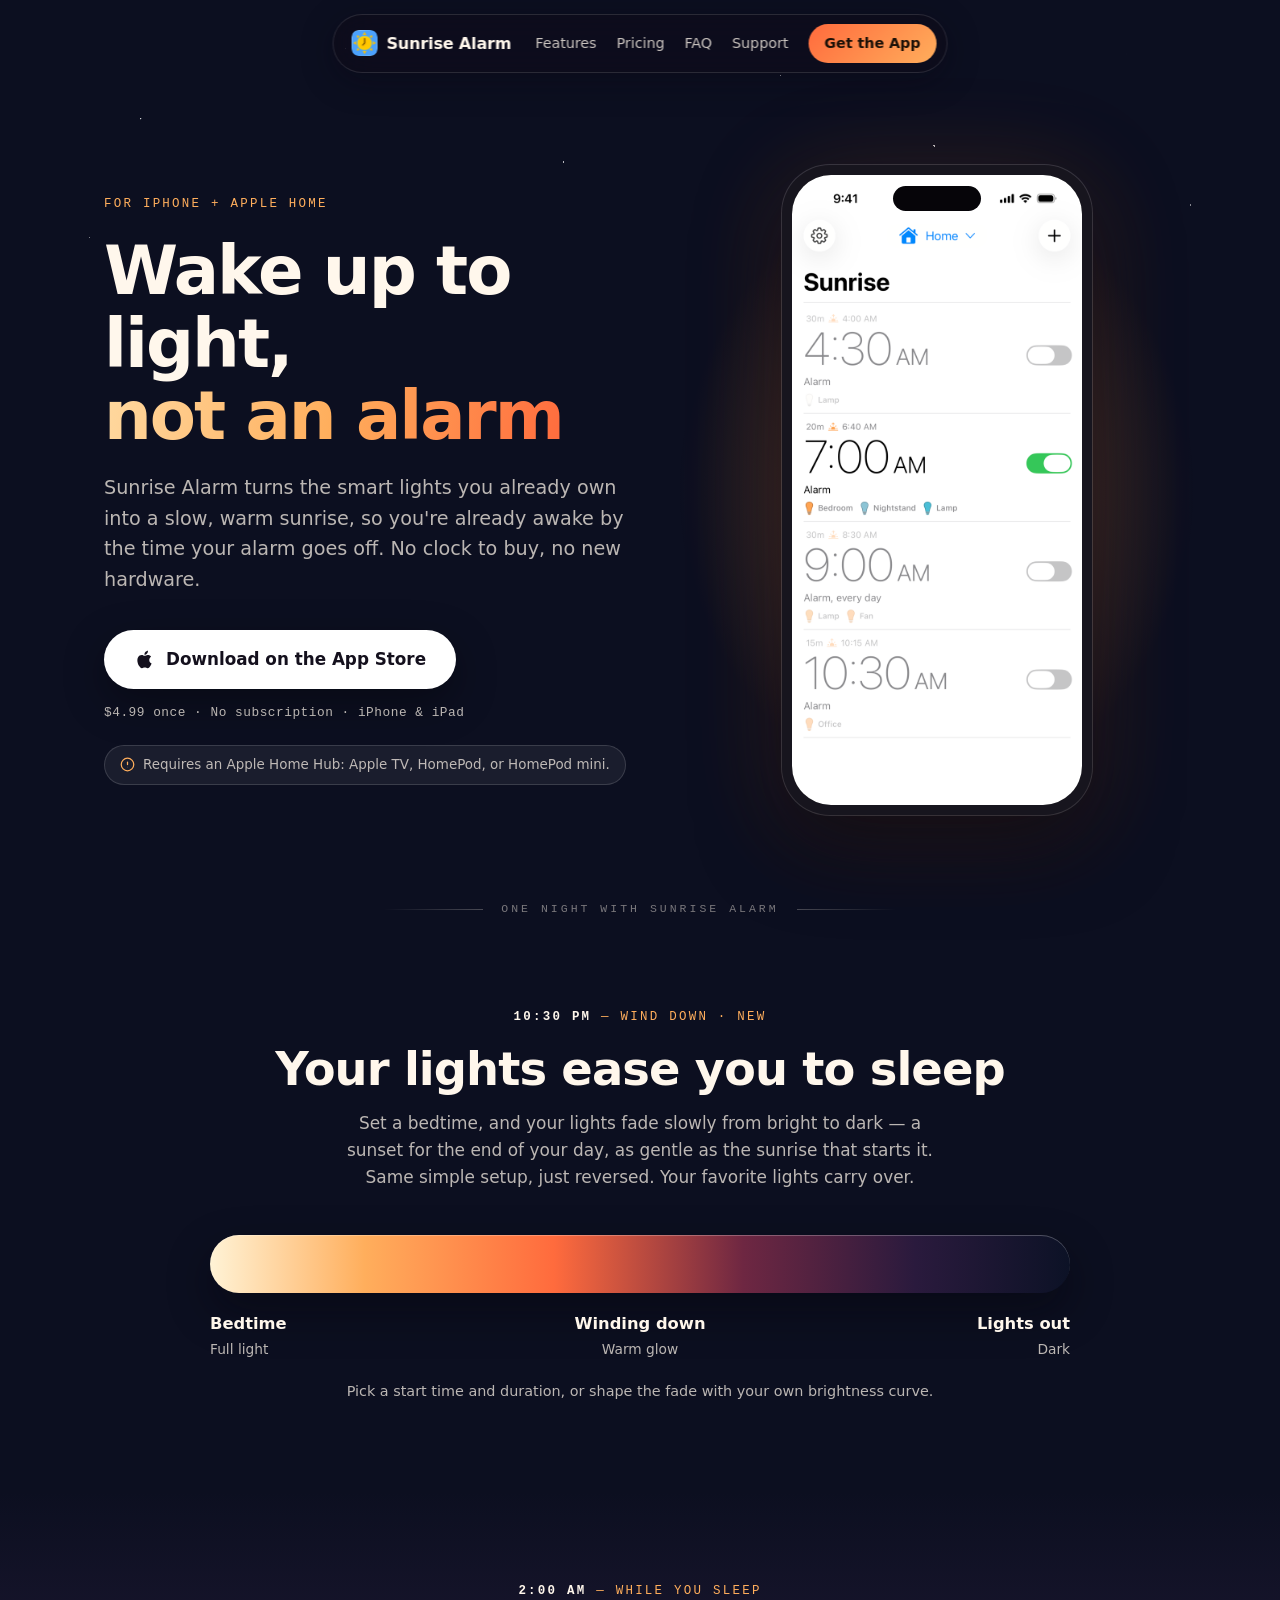
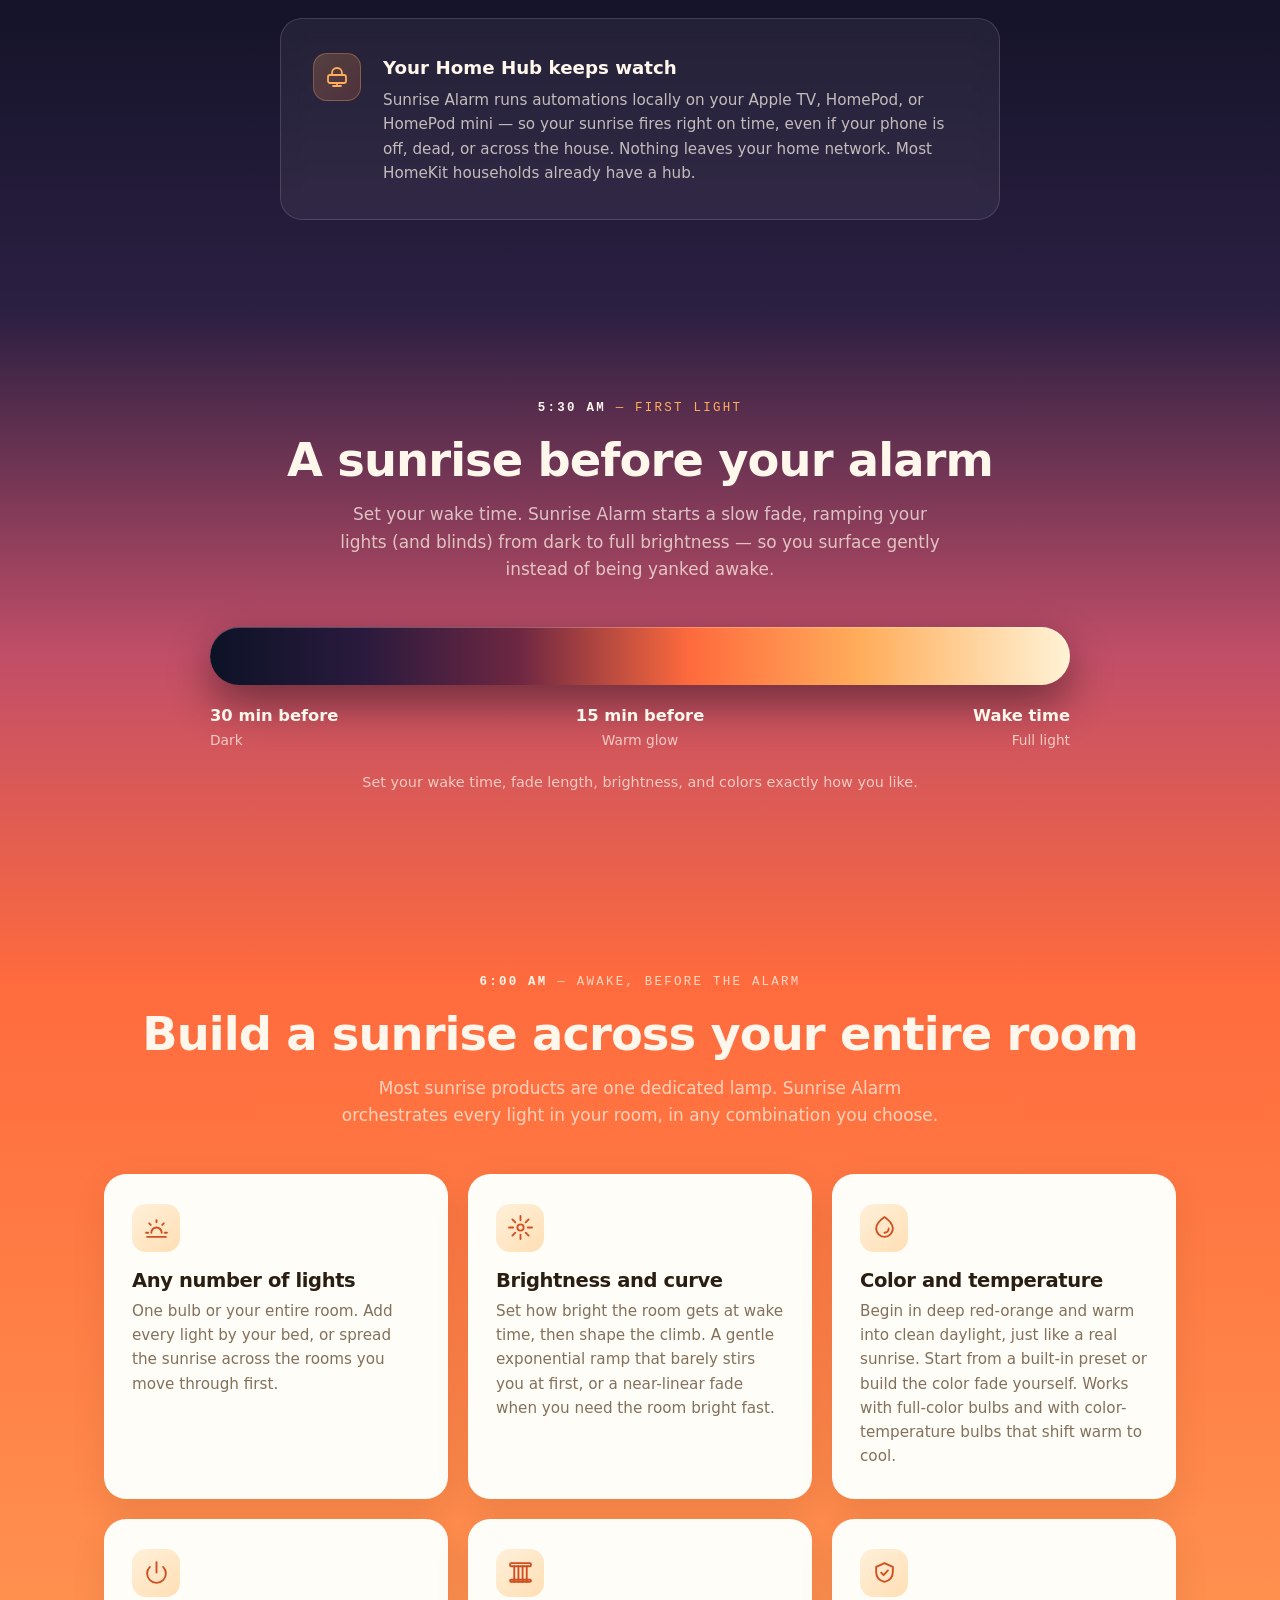
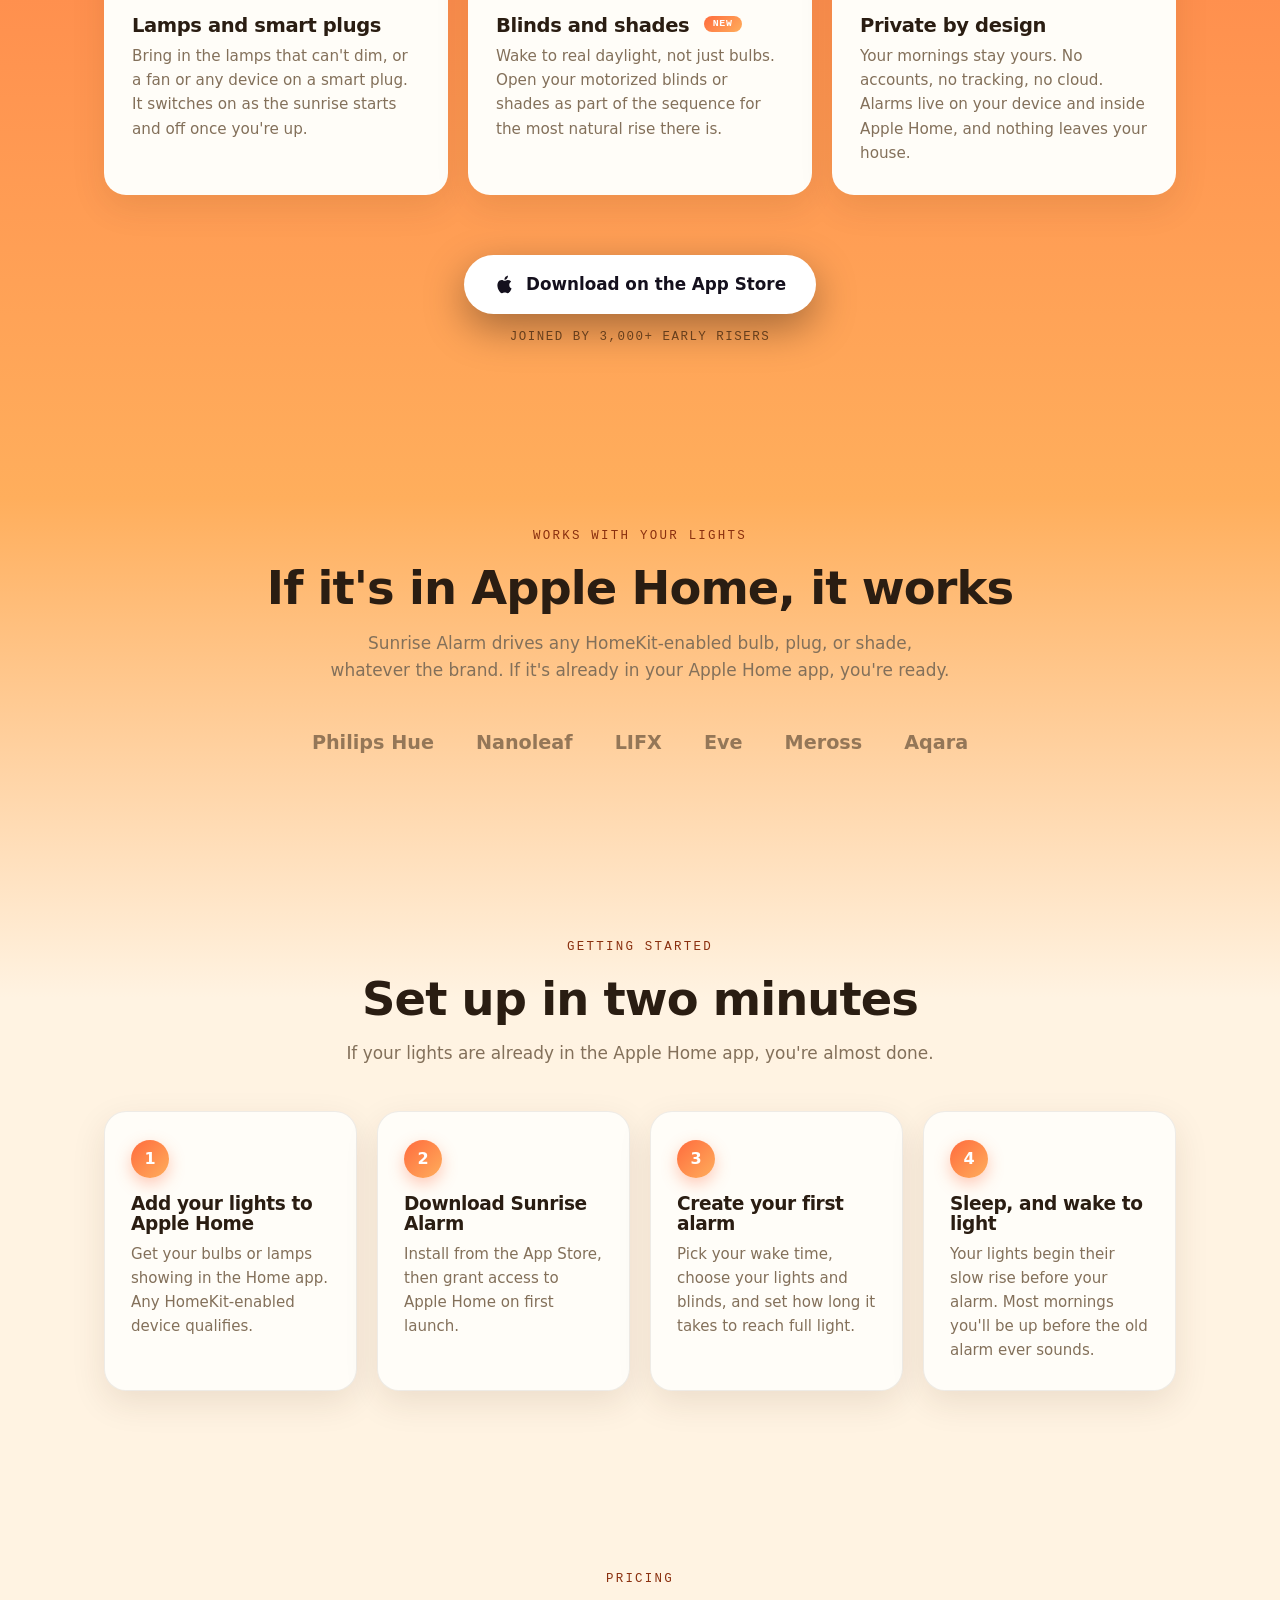
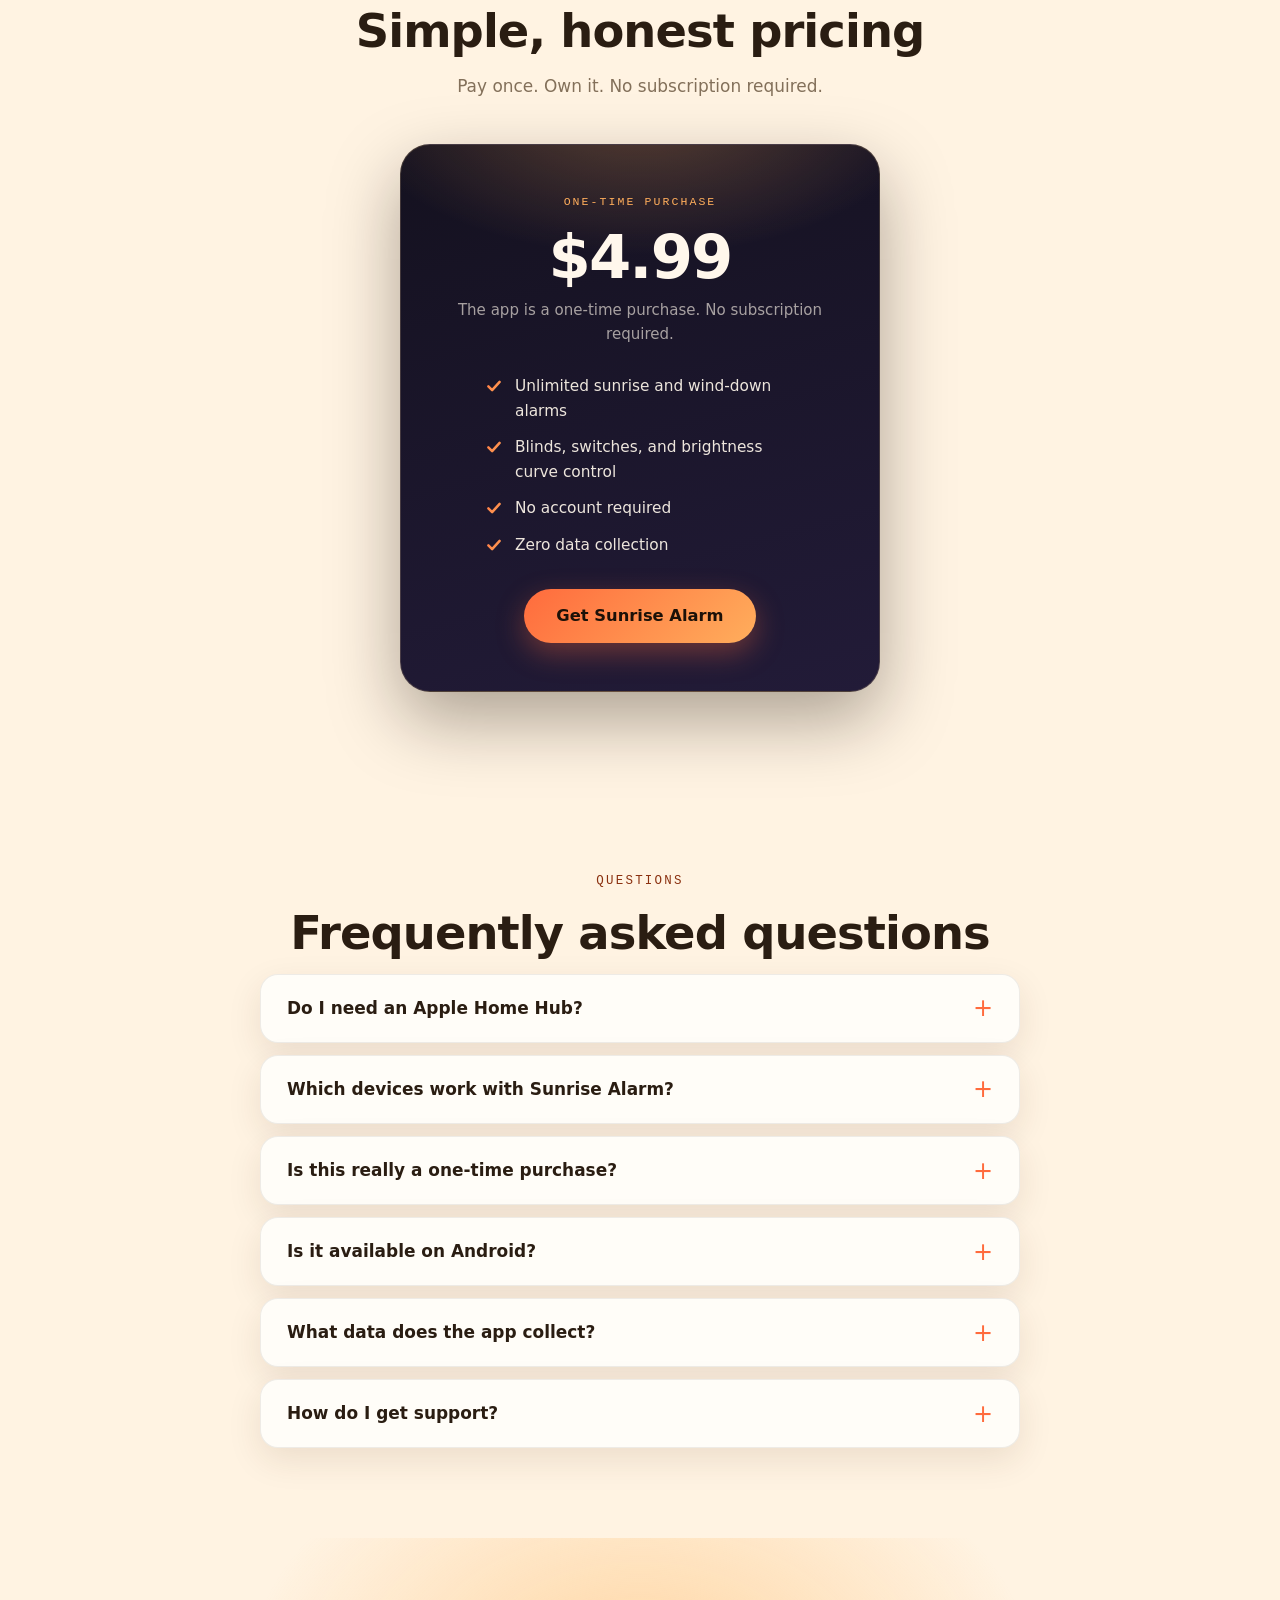
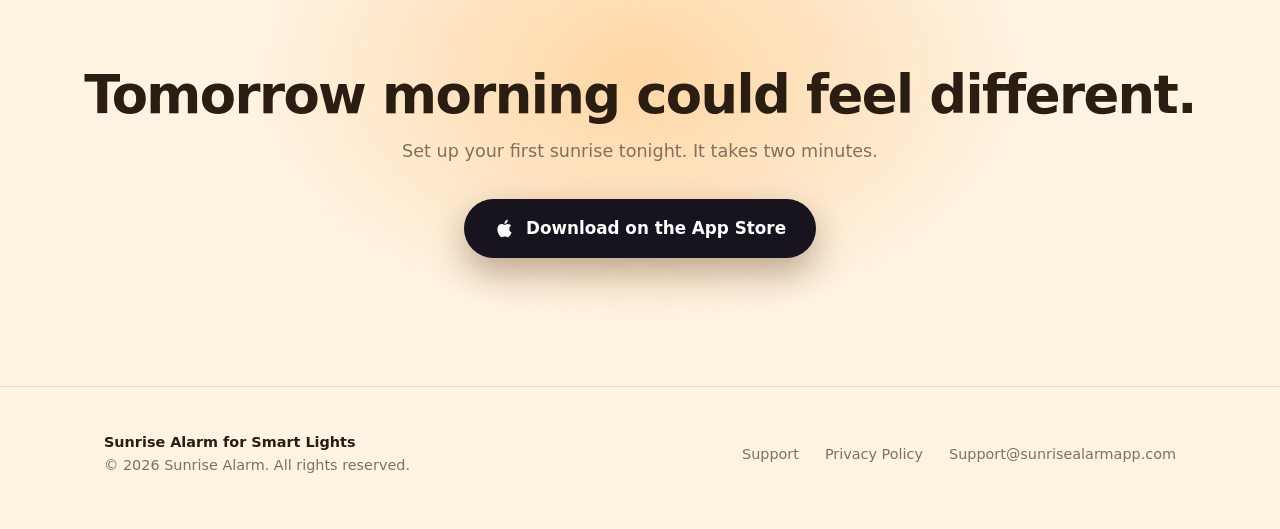
==== commit 15983f80: "Use real app screenshot in hero phone Replaces the invented CSS mock UI with the actual alarm-list s" ====
--- a/index.html
+++ b/index.html
@@ -64,32 +64,11 @@
           </div>
         </div>
 
-        <div class="phone-stage" aria-hidden="true">
+        <div class="phone-stage">
           <div class="phone">
             <div class="phone-screen">
-              <div class="p-label">Wake time</div>
-              <div class="p-time">6:00<small>AM</small></div>
-              <div class="p-sunbar"></div>
-              <div class="p-caption">30 min sunrise &middot; gentle curve</div>
-              <div class="p-row">
-                <svg viewBox="0 0 24 24" fill="none" stroke="currentColor" stroke-width="1.8" stroke-linecap="round" stroke-linejoin="round"><path d="M9 18h6M10 21h4M12 3a6 6 0 0 1 3.3 11 2.8 2.8 0 0 0-1.3 2.3V17h-4v-.7A2.8 2.8 0 0 0 8.7 14 6 6 0 0 1 12 3z"/></svg>
-                <span>Bedside lamps</span>
-                <span class="p-toggle"></span>
-              </div>
-              <div class="p-row">
-                <svg viewBox="0 0 24 24" fill="none" stroke="currentColor" stroke-width="1.8" stroke-linecap="round" stroke-linejoin="round"><circle cx="12" cy="12" r="4"/><path d="M12 2v3M12 19v3M2 12h3M19 12h3M4.9 4.9l2.1 2.1M17 17l2.1 2.1M4.9 19.1L7 17M17 7l2.1-2.1"/></svg>
-                <span>Ceiling light</span>
-                <span class="p-toggle"></span>
-              </div>
-              <div class="p-row">
-                <svg viewBox="0 0 24 24" fill="none" stroke="currentColor" stroke-width="1.8" stroke-linecap="round" stroke-linejoin="round"><rect x="3" y="3" width="18" height="4" rx="1"/><line x1="7" y1="7" x2="7" y2="20"/><line x1="12" y1="7" x2="12" y2="20"/><line x1="17" y1="7" x2="17" y2="20"/></svg>
-                <span>Blinds</span>
-                <span class="p-toggle"></span>
-              </div>
-              <div class="p-wind">
-                <svg viewBox="0 0 24 24" fill="none" stroke="currentColor" stroke-width="2" stroke-linecap="round" stroke-linejoin="round"><path d="M21 12.8A9 9 0 1 1 11.2 3 7 7 0 0 0 21 12.8z"/></svg>
-                Wind-Down &middot; 10:30 PM
-              </div>
+              <img src="app-alarms.png" width="720" height="1565" decoding="async"
+                alt="The Sunrise Alarm app: a list of sunrise alarms, each with a wake time, sunrise length, and the smart lights it controls" />
             </div>
           </div>
         </div>
--- a/style.css
+++ b/style.css
@@ -449,147 +449,28 @@
 .phone-screen {
   position: relative;
   border-radius: 39px;
-  background: linear-gradient(200deg, #201a30 0%, #14111f 45%, #100d18 100%);
-  padding: 54px 20px 20px;
+  background: #000;
   overflow: hidden;
 }
 
+.phone-screen img {
+  display: block;
+  width: 100%;
+  height: auto;
+}
+
+/* dynamic island, overlaid on the screenshot's status bar */
 .phone-screen::before {
   content: "";
   position: absolute;
-  top: 12px;
+  top: 11px;
   left: 50%;
   transform: translateX(-50%);
-  width: 92px;
-  height: 26px;
+  width: 88px;
+  height: 25px;
   border-radius: 999px;
   background: #060509;
-}
-
-.p-label {
-  font-family: var(--font-clock);
-  font-size: 0.62rem;
-  letter-spacing: 0.22em;
-  text-transform: uppercase;
-  color: rgba(255, 247, 236, 0.5);
-  text-align: center;
-}
-
-.p-time {
-  font-family: var(--font-display);
-  font-weight: 800;
-  font-size: 3rem;
-  letter-spacing: -0.02em;
-  color: var(--moonlight);
-  text-align: center;
-  line-height: 1.1;
-  margin-bottom: 14px;
-}
-
-.p-time small {
-  font-size: 1.4rem;
-  font-weight: 700;
-  color: var(--gold);
-  margin-left: 4px;
-}
-
-.p-sunbar {
-  position: relative;
-  height: 10px;
-  border-radius: 999px;
-  background: linear-gradient(90deg, #171226 0%, #57284a 30%, var(--dawn) 52%, var(--ember) 72%, var(--gold) 90%, #ffe9c4 100%);
-  margin: 0 6px 8px;
-}
-
-.p-sunbar::after {
-  content: "";
-  position: absolute;
-  top: 50%;
-  right: 26%;
-  width: 18px;
-  height: 18px;
-  border-radius: 50%;
-  transform: translateY(-50%);
-  background: #fff;
-  box-shadow: 0 1px 6px rgba(0, 0, 0, 0.5), 0 0 14px rgba(255, 200, 120, 0.8);
-}
-
-.p-caption {
-  font-family: var(--font-clock);
-  font-size: 0.62rem;
-  letter-spacing: 0.14em;
-  text-transform: uppercase;
-  color: rgba(255, 247, 236, 0.45);
-  text-align: center;
-  margin-bottom: 18px;
-}
-
-.p-row {
-  display: flex;
-  align-items: center;
-  gap: 11px;
-  background: rgba(255, 255, 255, 0.06);
-  border: 1px solid rgba(255, 255, 255, 0.07);
-  border-radius: 15px;
-  padding: 11px 13px;
-  margin-bottom: 9px;
-}
-
-.p-row svg {
-  width: 17px;
-  height: 17px;
-  color: var(--gold);
-  flex-shrink: 0;
-}
-
-.p-row span {
-  font-size: 0.86rem;
-  font-weight: 500;
-  color: rgba(255, 247, 236, 0.88);
-  flex: 1;
-}
-
-.p-toggle {
-  width: 38px;
-  height: 23px;
-  border-radius: 999px;
-  background: linear-gradient(135deg, var(--ember), var(--gold));
-  position: relative;
-  flex-shrink: 0;
-}
-
-.p-toggle::after {
-  content: "";
-  position: absolute;
-  top: 2px;
-  right: 2px;
-  width: 19px;
-  height: 19px;
-  border-radius: 50%;
-  background: #fff;
-  box-shadow: 0 1px 3px rgba(0, 0, 0, 0.35);
-}
-
-.p-wind {
-  display: flex;
-  align-items: center;
-  justify-content: center;
-  gap: 7px;
-  margin-top: 14px;
-  padding: 9px 12px;
-  border-radius: 999px;
-  border: 1px dashed rgba(255, 247, 236, 0.25);
-  font-family: var(--font-clock);
-  font-size: 0.68rem;
-  letter-spacing: 0.1em;
-  text-transform: uppercase;
-  color: rgba(255, 247, 236, 0.65);
-}
-
-.p-wind svg {
-  width: 13px;
-  height: 13px;
-  color: var(--gold);
+  z-index: 1;
 }
 
 /* ---------- Night chapter divider ---------- */
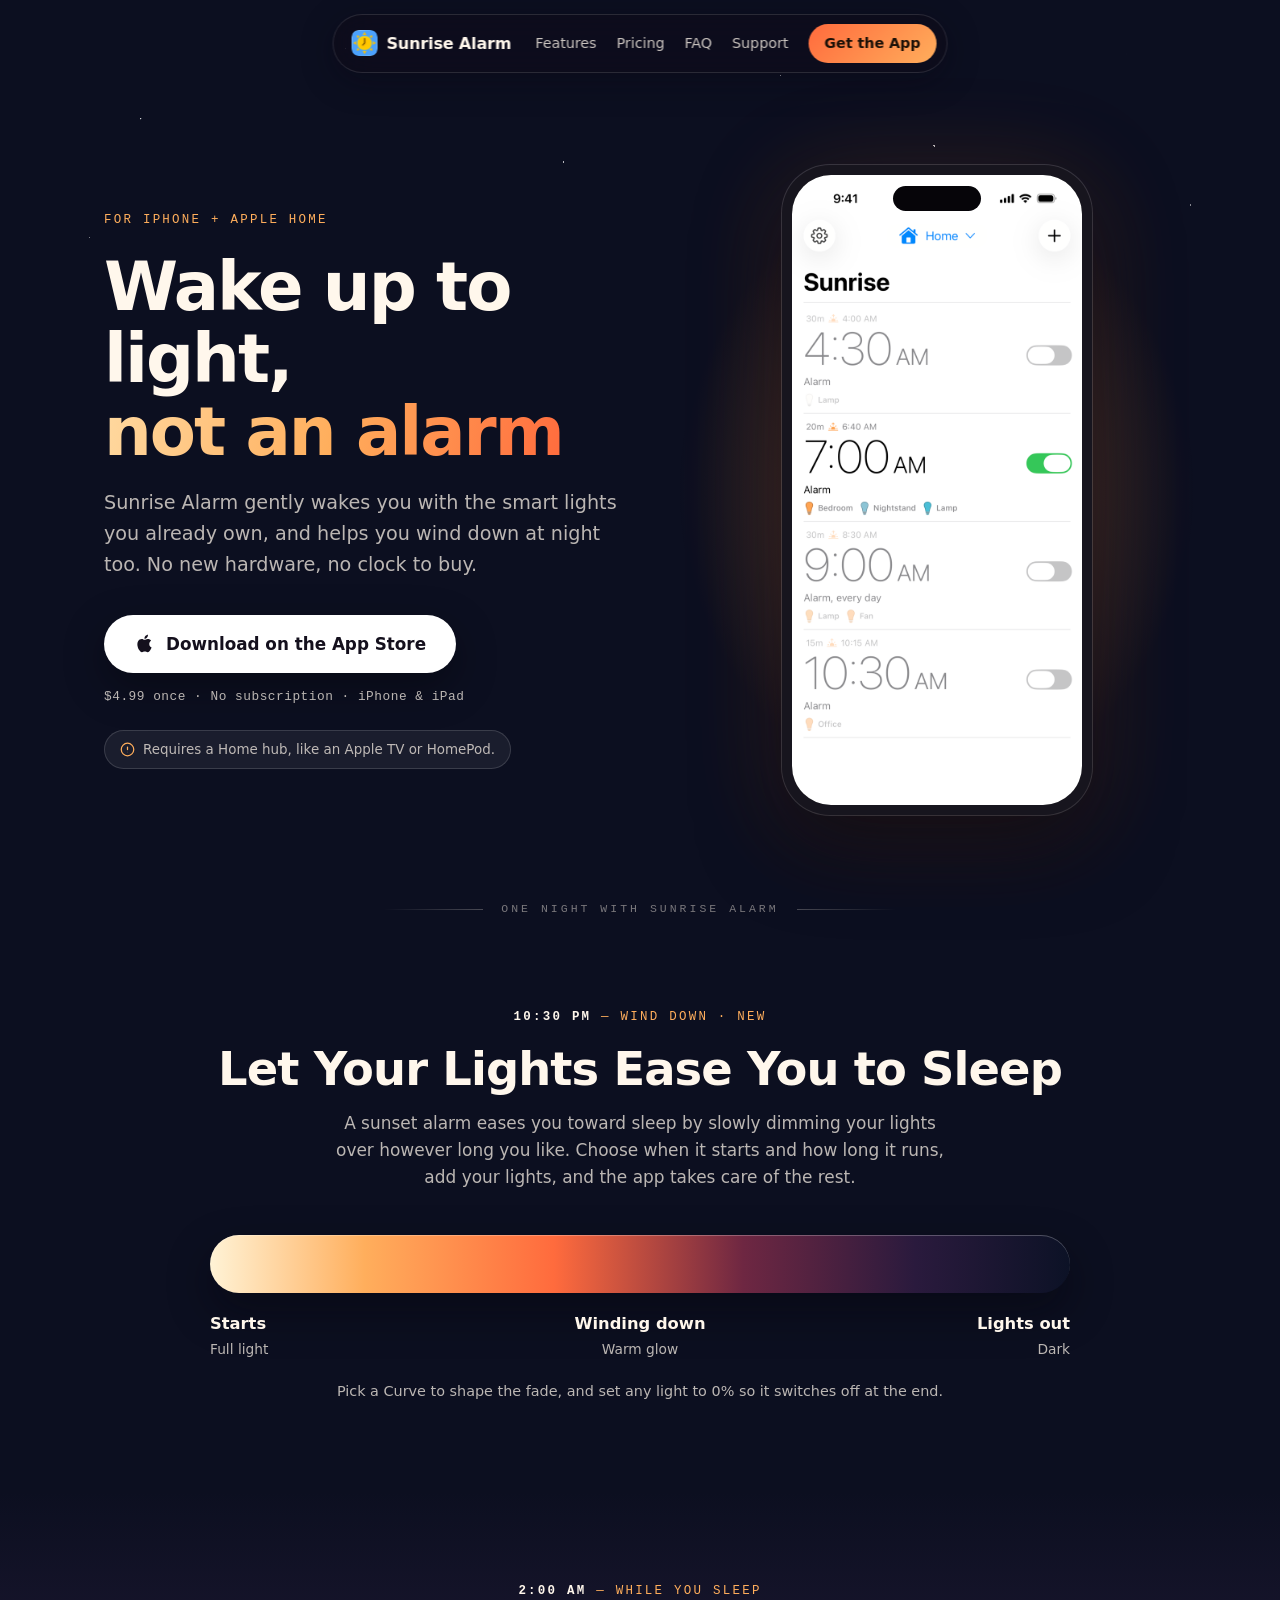
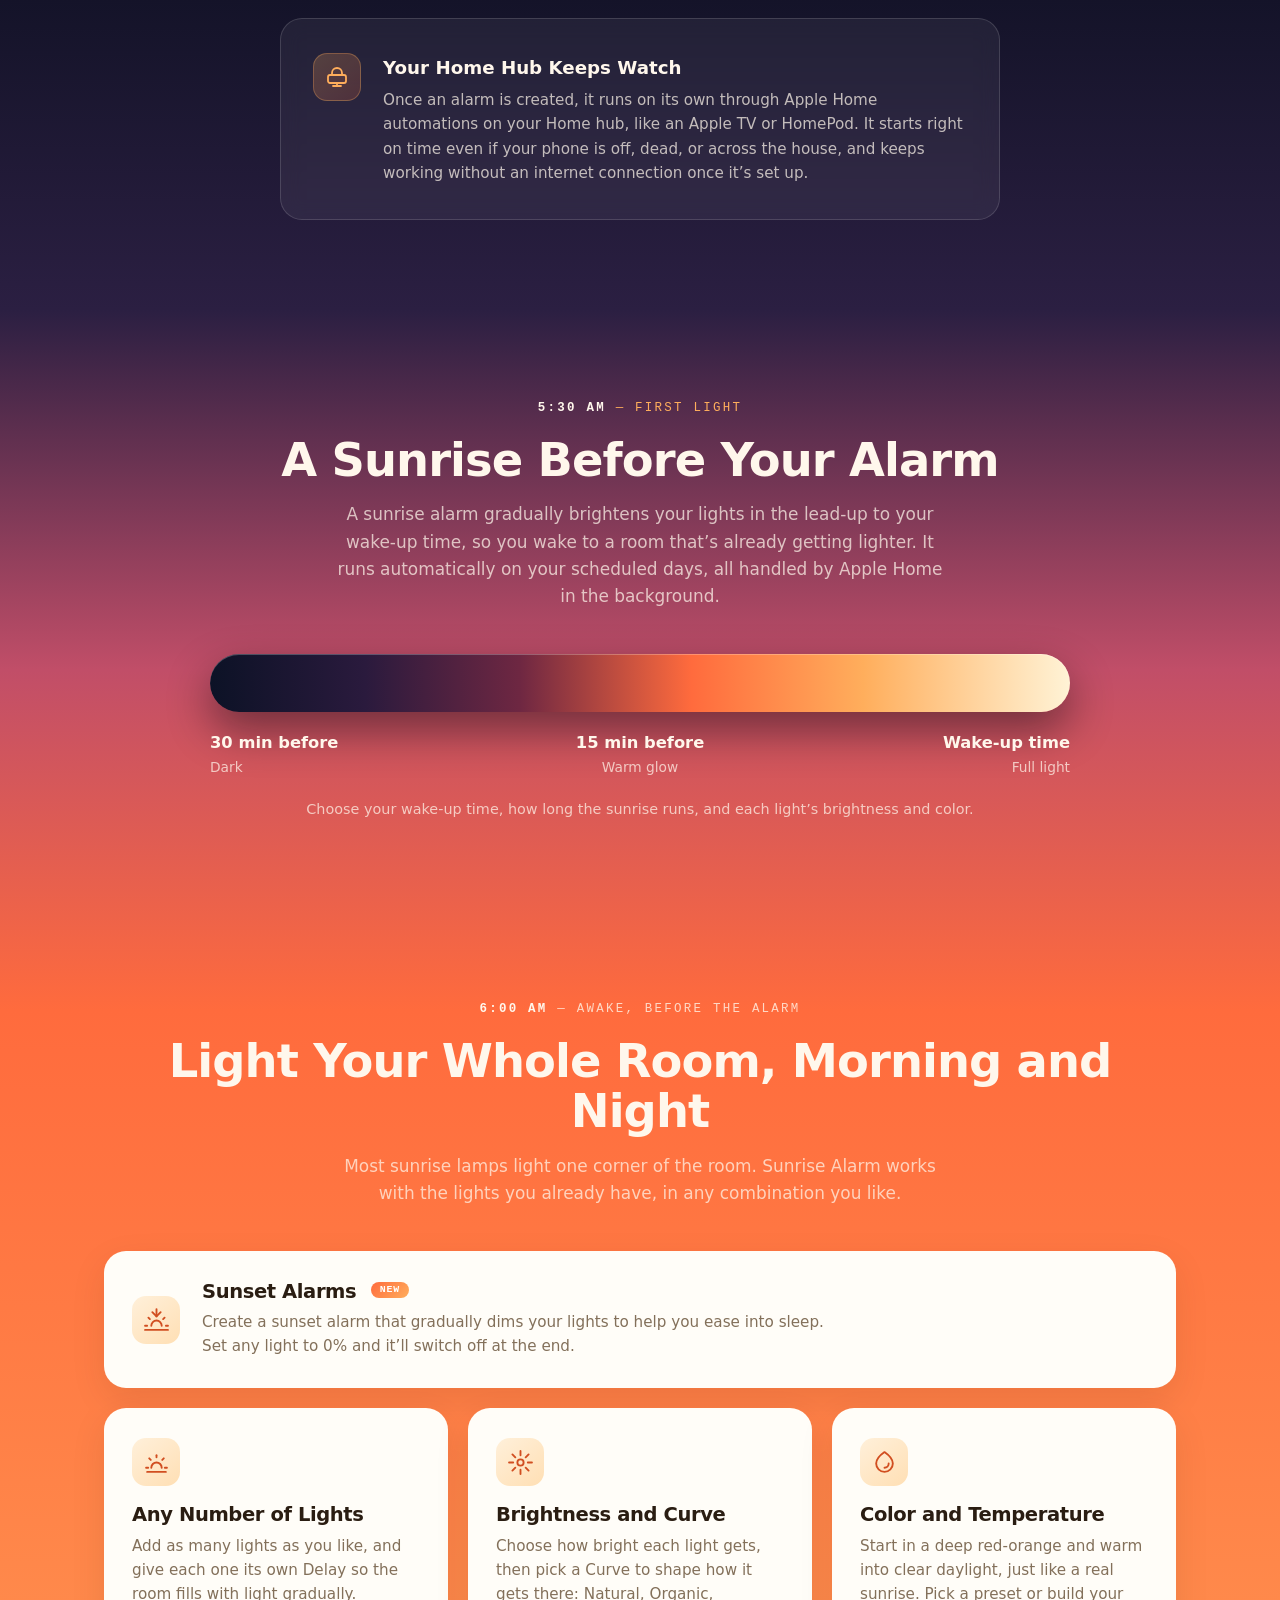
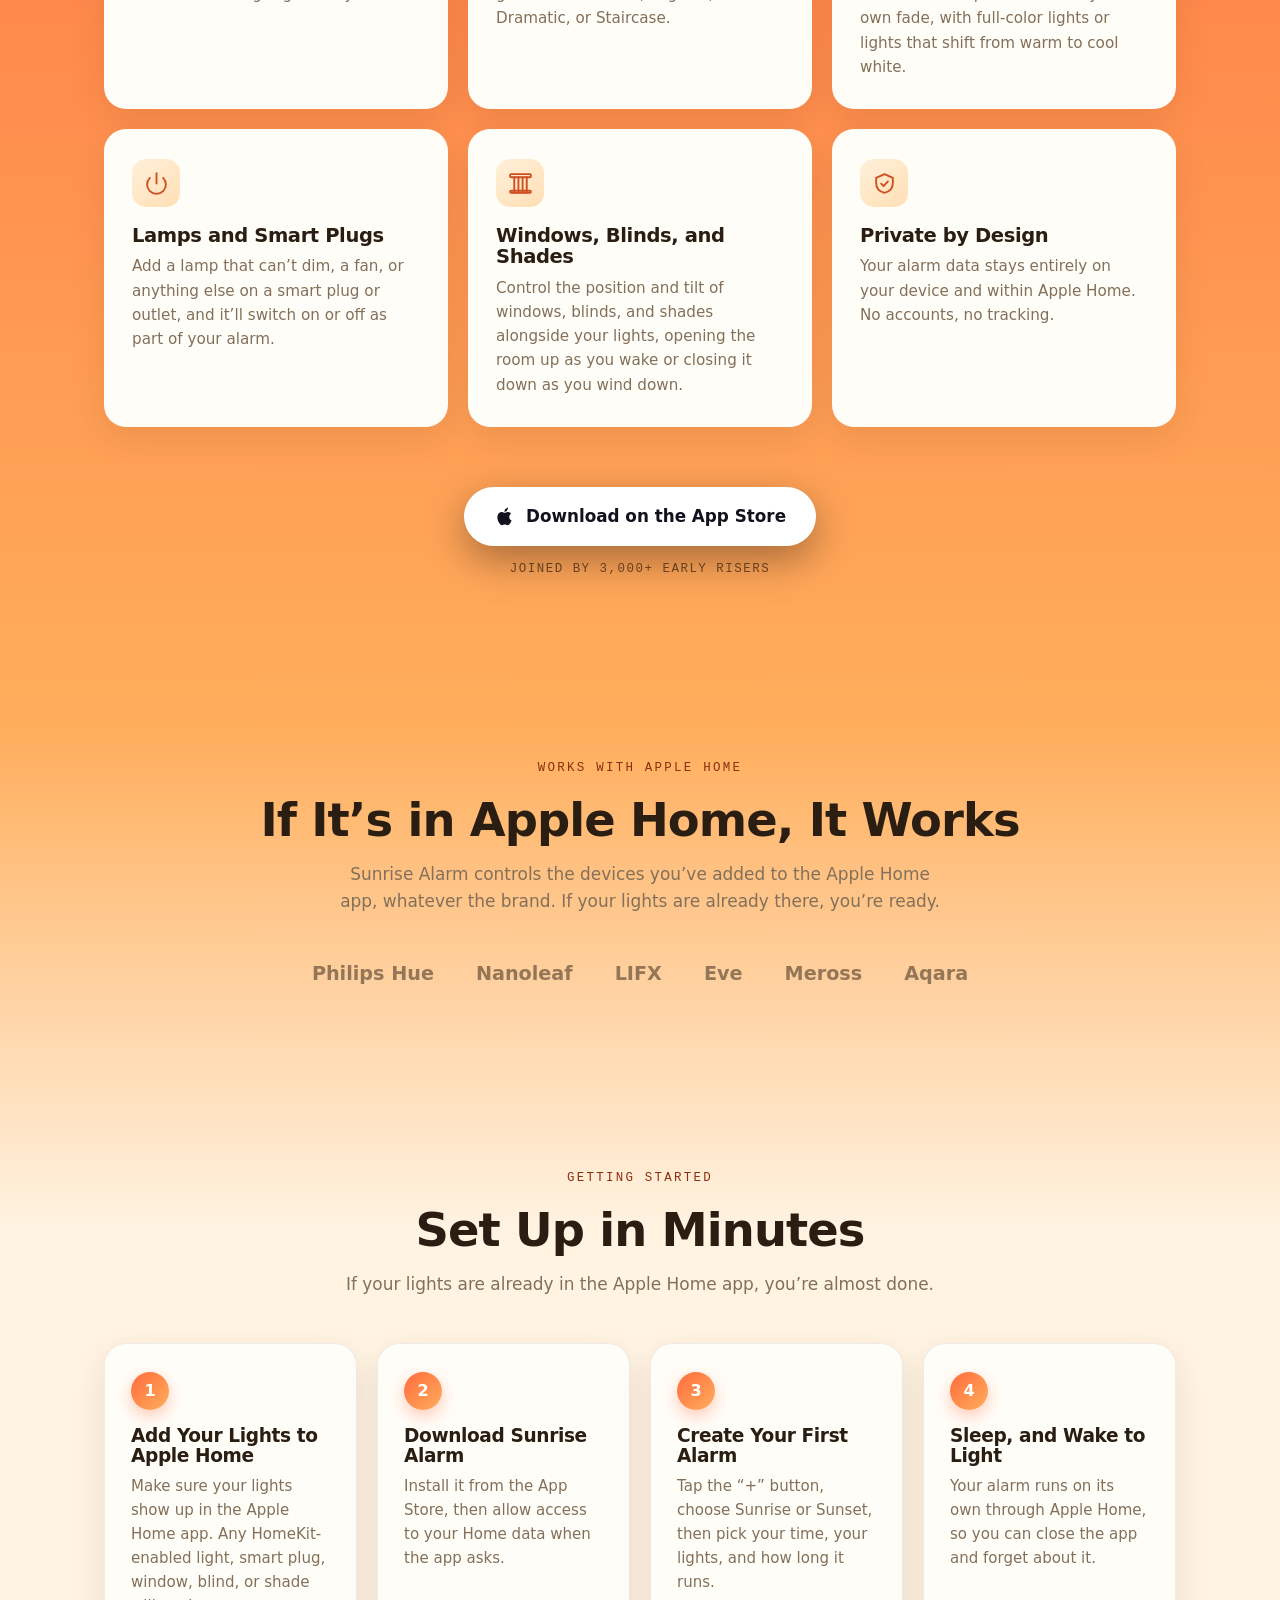
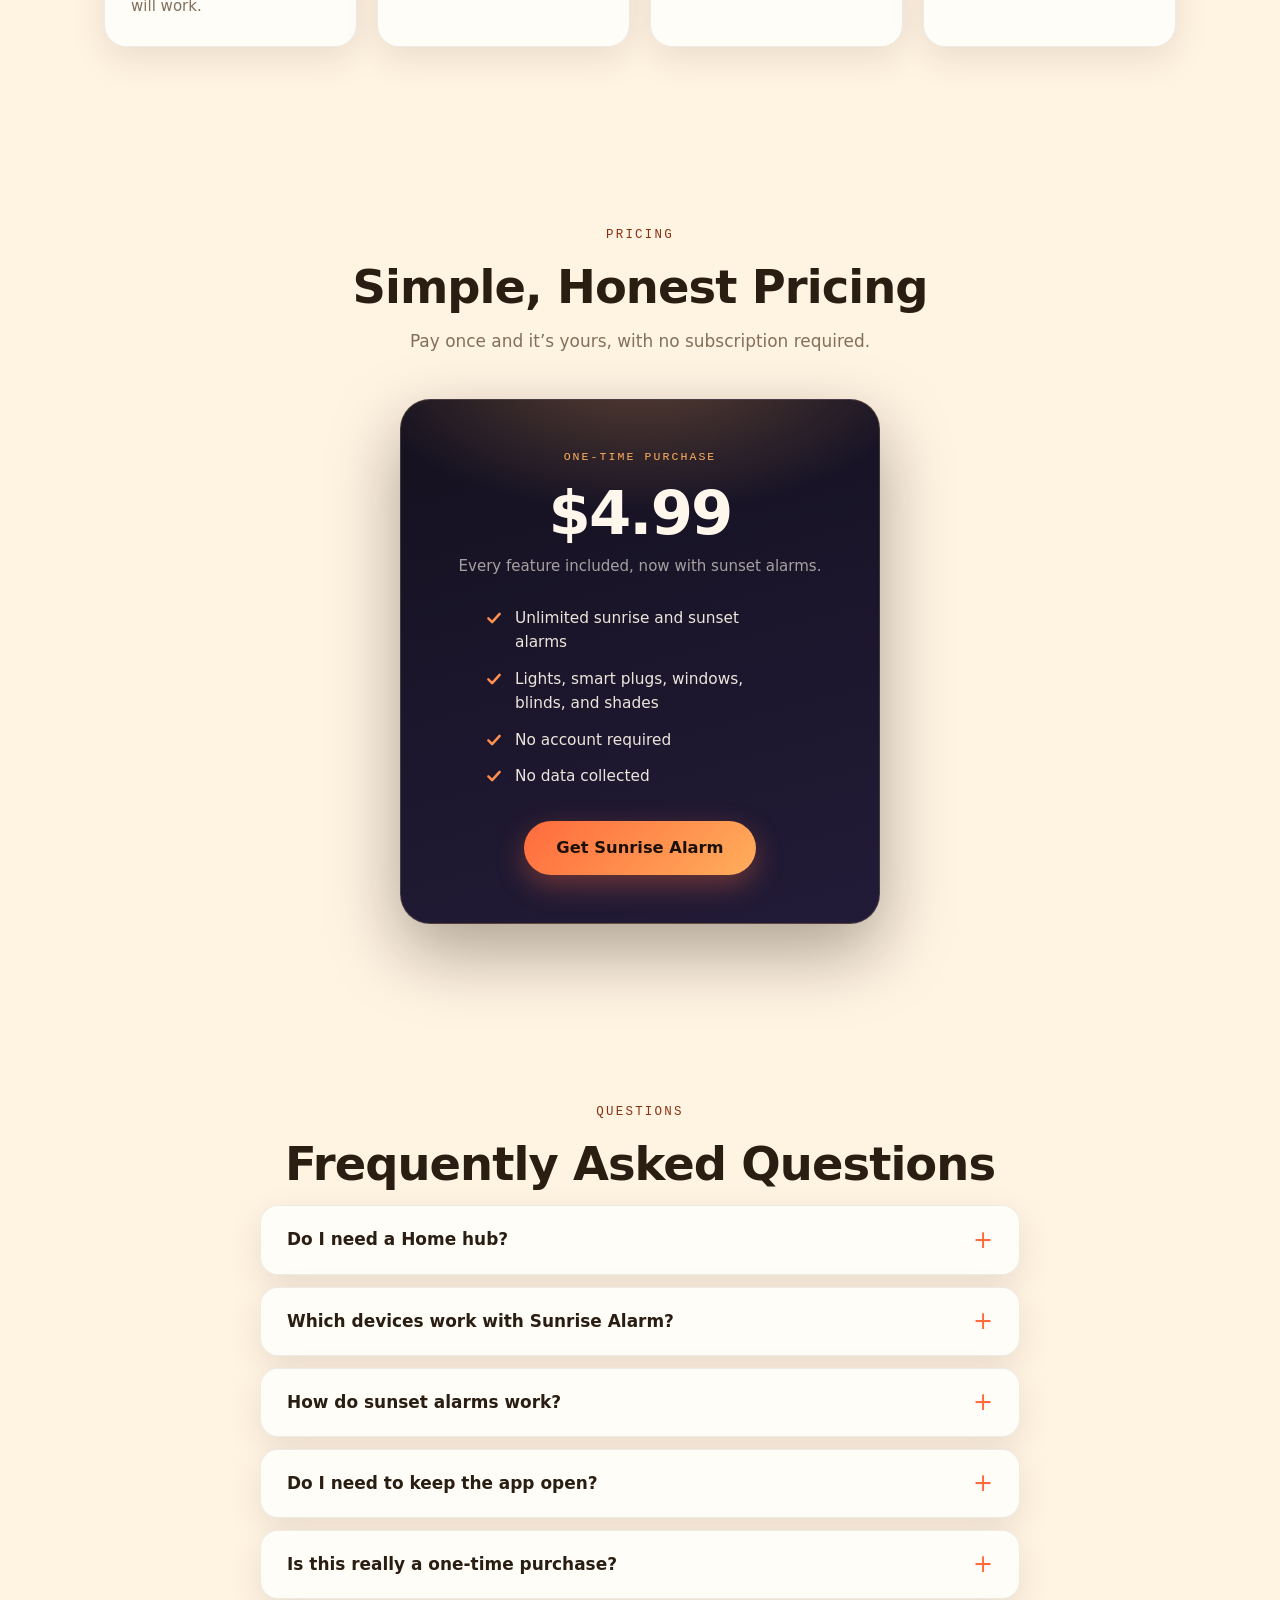
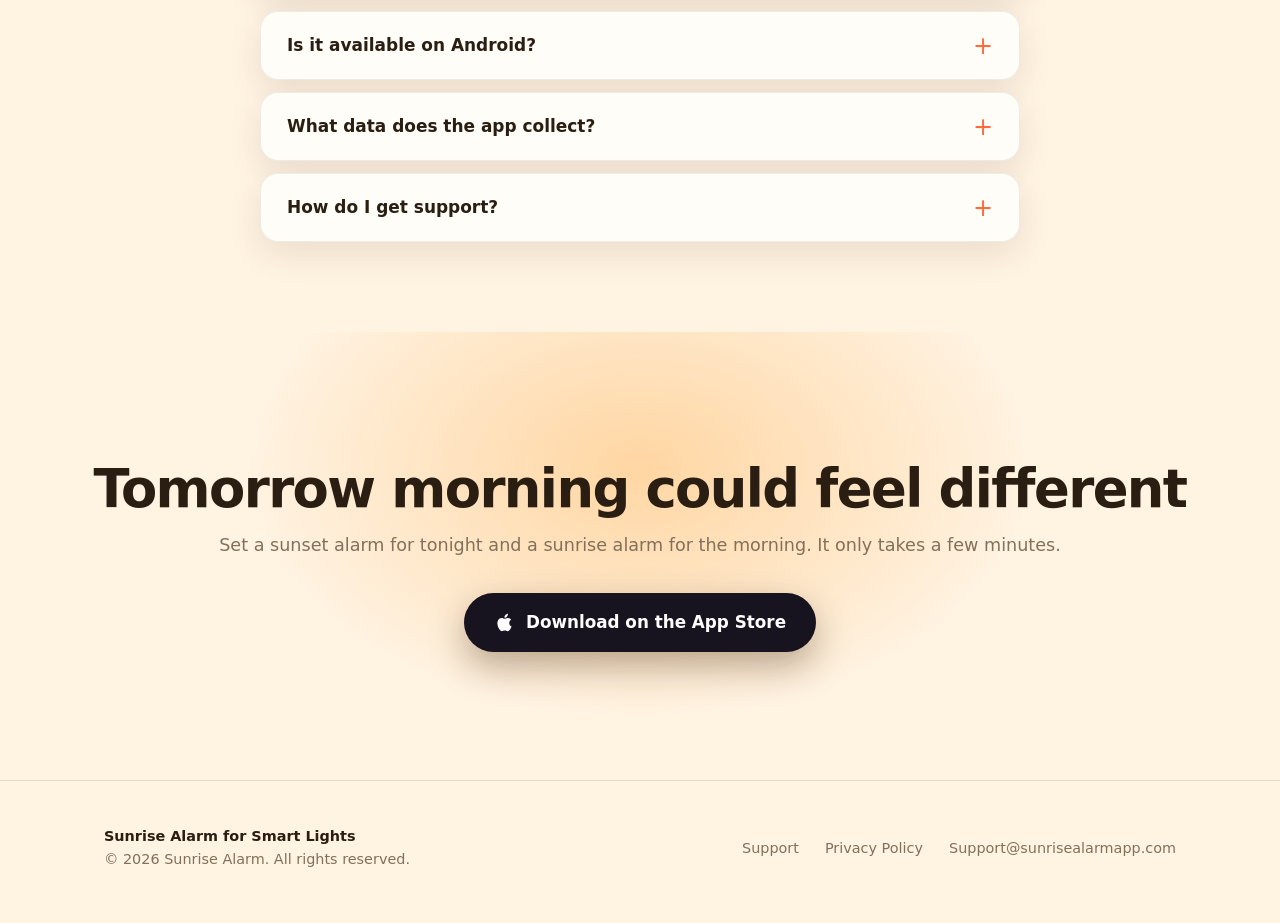
==== commit cd1d7f4a: "Add sunset alarms and align site copy with style guide Feature sunset alarms as the new full-width c" ====
--- a/index.html
+++ b/index.html
@@ -3,10 +3,10 @@
 <head>
   <meta charset="UTF-8" />
   <meta name="viewport" content="width=device-width, initial-scale=1.0" />
-  <title>Sunrise Alarm for Smart Lights. Wake Up Naturally on iOS</title>
-  <meta name="description" content="Sunrise Alarm turns every HomeKit-enabled light in your bedroom into a gradual whole-room sunrise, and winds them back down at bedtime. Any number of lights, full color and brightness curve control. One-time purchase, no subscription. iOS only." />
+  <title>Sunrise Alarm for Smart Lights | Wake Up Naturally on iPhone</title>
+  <meta name="description" content="Sunrise Alarm gently wakes you with your existing smart lighting. Create sunrise alarms that brighten your room before your wake-up time, and sunset alarms that dim it as you wind down. Works with Apple Home. One-time purchase, no subscription." />
   <meta property="og:title" content="Sunrise Alarm for Smart Lights" />
-  <meta property="og:description" content="Wake up gently with a simulated sunrise across your whole room. Pay once, own it." />
+  <meta property="og:description" content="Wake up gently and wind down easily with the smart lights you already own. Pay once, no subscription." />
   <meta property="og:type" content="website" />
   <meta property="og:url" content="https://www.sunrisealarmapp.com/" />
   <meta name="theme-color" content="#0c0f20" />
@@ -19,7 +19,7 @@
     "name": "Sunrise Alarm for Smart Lights",
     "operatingSystem": "iOS",
     "applicationCategory": "LifestyleApplication",
-    "description": "Turns HomeKit-enabled smart lights into a gradual whole-room sunrise alarm, with Wind-Down Mode to fade lights back down at bedtime.",
+    "description": "Sunrise Alarm gently wakes you with your existing smart lighting, and sunset alarms gradually dim your lights to help you ease into sleep.",
     "offers": { "@type": "Offer", "price": "4.99", "priceCurrency": "USD" },
     "url": "https://www.sunrisealarmapp.com/"
   }
@@ -48,7 +48,7 @@
         <div>
           <span class="hero-kicker">For iPhone + Apple Home</span>
           <h1>Wake up to light,<br /><em>not an alarm</em></h1>
-          <p class="sub">Sunrise Alarm turns the smart lights you already own into a slow, warm sunrise, so you're already awake by the time your alarm goes off. No clock to buy, no new hardware.</p>
+          <p class="sub">Sunrise Alarm gently wakes you with the smart lights you already own, and helps you wind down at night too. No new hardware, no clock to buy.</p>
           <div class="cta-group">
             <a class="btn-appstore" href="https://apps.apple.com/us/app/id6753123163" rel="noopener">
               <svg viewBox="0 0 24 24" fill="currentColor" aria-hidden="true">
@@ -60,7 +60,7 @@
           </div>
           <div class="hub-notice" aria-label="Requirement note">
             <svg viewBox="0 0 24 24" fill="none" stroke="currentColor" stroke-width="2" stroke-linecap="round" stroke-linejoin="round" aria-hidden="true" width="15" height="15"><circle cx="12" cy="12" r="10"/><path d="M12 8v4"/><circle cx="12" cy="16" r=".5" fill="currentColor" stroke="none"/></svg>
-            Requires an Apple Home Hub: Apple TV, HomePod, or HomePod mini.
+            Requires a Home hub, like an Apple TV or HomePod.
           </div>
         </div>
 
@@ -68,7 +68,7 @@
           <div class="phone">
             <div class="phone-screen">
               <img src="app-alarms.png" width="720" height="1565" decoding="async"
-                alt="The Sunrise Alarm app: a list of sunrise alarms, each with a wake time, sunrise length, and the smart lights it controls" />
+                alt="The Sunrise Alarm app: a list of sunrise alarms, each with a wake-up time, sunrise length, and the smart lights it controls" />
             </div>
           </div>
         </div>
@@ -82,16 +82,16 @@
     <section class="on-dark" id="wind-down">
       <div class="wrap">
         <p class="clock"><strong>10:30 PM</strong> &mdash; Wind down &middot; New</p>
-        <h2 class="section-title">Your lights ease you to sleep</h2>
-        <p class="section-sub">Set a bedtime, and your lights fade slowly from bright to dark &mdash; a sunset for the end of your day, as gentle as the sunrise that starts it. Same simple setup, just reversed. Your favorite lights carry over.</p>
+        <h2 class="section-title">Let Your Lights Ease You to Sleep</h2>
+        <p class="section-sub">A sunset alarm eases you toward sleep by slowly dimming your lights over however long you like. Choose when it starts and how long it runs, add your lights, and the app takes care of the rest.</p>
         <div class="sunrise-timeline">
           <div class="timeline-bar winddown-bar" role="img" aria-label="A gradient fading from full daylight through a warm ember glow into darkness"></div>
           <div class="timeline-labels">
-            <div><strong>Bedtime</strong>Full light</div>
+            <div><strong>Starts</strong>Full light</div>
             <div><strong>Winding down</strong>Warm glow</div>
             <div><strong>Lights out</strong>Dark</div>
           </div>
-          <p class="timeline-note">Pick a start time and duration, or shape the fade with your own brightness curve.</p>
+          <p class="timeline-note">Pick a Curve to shape the fade, and set any light to 0% so it switches off at the end.</p>
         </div>
       </div>
     </section>
@@ -107,8 +107,8 @@
             </svg>
           </div>
           <div>
-            <strong>Your Home Hub keeps watch</strong>
-            <p>Sunrise Alarm runs automations locally on your Apple TV, HomePod, or HomePod mini &mdash; so your sunrise fires right on time, even if your phone is off, dead, or across the house. Nothing leaves your home network. Most HomeKit households already have a hub.</p>
+            <strong>Your Home Hub Keeps Watch</strong>
+            <p>Once an alarm is created, it runs on its own through Apple Home automations on your Home hub, like an Apple TV or HomePod. It starts right on time even if your phone is off, dead, or across the house, and keeps working without an internet connection once it’s set up.</p>
           </div>
         </div>
       </div>
@@ -118,16 +118,16 @@
     <section class="on-dark" id="first-light">
       <div class="wrap">
         <p class="clock"><strong>5:30 AM</strong> &mdash; First light</p>
-        <h2 class="section-title">A sunrise before your alarm</h2>
-        <p class="section-sub">Set your wake time. Sunrise Alarm starts a slow fade, ramping your lights (and blinds) from dark to full brightness &mdash; so you surface gently instead of being yanked awake.</p>
+        <h2 class="section-title">A Sunrise Before Your Alarm</h2>
+        <p class="section-sub">A sunrise alarm gradually brightens your lights in the lead-up to your wake-up time, so you wake to a room that’s already getting lighter. It runs automatically on your scheduled days, all handled by Apple Home in the background.</p>
         <div class="sunrise-timeline">
           <div class="timeline-bar" role="img" aria-label="A gradient fading from darkness through a warm ember glow to full daylight"></div>
           <div class="timeline-labels">
             <div><strong>30 min before</strong>Dark</div>
             <div><strong>15 min before</strong>Warm glow</div>
-            <div><strong>Wake time</strong>Full light</div>
-          </div>
-          <p class="timeline-note">Set your wake time, fade length, brightness, and colors exactly how you like.</p>
+            <div><strong>Wake-up time</strong>Full light</div>
+          </div>
+          <p class="timeline-note">Choose your wake-up time, how long the sunrise runs, and each light’s brightness and color.</p>
         </div>
       </div>
     </section>
@@ -136,18 +136,33 @@
     <section class="on-dark" id="features">
       <div class="wrap">
         <p class="clock"><strong>6:00 AM</strong> &mdash; Awake, before the alarm</p>
-        <h2 class="section-title">Build a sunrise across your entire room</h2>
-        <p class="section-sub">Most sunrise products are one dedicated lamp. Sunrise Alarm orchestrates every light in your room, in any combination you choose.</p>
+        <h2 class="section-title">Light Your Whole Room, Morning and Night</h2>
+        <p class="section-sub">Most sunrise lamps light one corner of the room. Sunrise Alarm works with the lights you already have, in any combination you like.</p>
         <div class="feature-grid">
 
+          <div class="feature-card feature-card-wide">
+            <div class="icon">
+              <svg viewBox="0 0 24 24" fill="none" stroke="currentColor" stroke-width="1.8" stroke-linecap="round" stroke-linejoin="round" aria-hidden="true">
+                <path d="M17 18a5 5 0 0 0-10 0"/><line x1="12" y1="9" x2="12" y2="2"/><polyline points="16 5 12 9 8 5"/><line x1="4.22" y1="10.22" x2="5.64" y2="11.64"/><line x1="18.36" y1="11.64" x2="19.78" y2="10.22"/><line x1="1" y1="18" x2="3" y2="18"/><line x1="21" y1="18" x2="23" y2="18"/><line x1="1" y1="22" x2="23" y2="22"/>
+              </svg>
+            </div>
+            <div>
+              <h3>
+                Sunset Alarms
+                <span class="badge-new" aria-label="New feature">New</span>
+              </h3>
+              <p>Create a sunset alarm that gradually dims your lights to help you ease into sleep. Set any light to 0% and it’ll switch off at the end.</p>
+            </div>
+          </div>
+
           <div class="feature-card">
             <div class="icon">
               <svg viewBox="0 0 24 24" fill="none" stroke="currentColor" stroke-width="1.8" stroke-linecap="round" stroke-linejoin="round" aria-hidden="true">
                 <path d="M7 17a5 5 0 0 1 10 0"/><line x1="2" y1="17" x2="4" y2="17"/><line x1="20" y1="17" x2="22" y2="17"/><line x1="12" y1="5" x2="12" y2="7"/><line x1="5" y1="8" x2="6.5" y2="9.5"/><line x1="19" y1="8" x2="17.5" y2="9.5"/><line x1="3" y1="21" x2="21" y2="21"/>
               </svg>
             </div>
-            <h3>Any number of lights</h3>
-            <p>One bulb or your entire room. Add every light by your bed, or spread the sunrise across the rooms you move through first.</p>
+            <h3>Any Number of Lights</h3>
+            <p>Add as many lights as you like, and give each one its own Delay so the room fills with light gradually.</p>
           </div>
 
           <div class="feature-card">
@@ -156,8 +171,8 @@
                 <circle cx="12" cy="12" r="3"/><path d="M12 1v4M12 19v4M4.22 4.22l2.83 2.83M16.95 16.95l2.83 2.83M1 12h4M19 12h4M4.22 19.78l2.83-2.83M16.95 7.05l2.83-2.83"/>
               </svg>
             </div>
-            <h3>Brightness and curve</h3>
-            <p>Set how bright the room gets at wake time, then shape the climb. A gentle exponential ramp that barely stirs you at first, or a near-linear fade when you need the room bright fast.</p>
+            <h3>Brightness and Curve</h3>
+            <p>Choose how bright each light gets, then pick a Curve to shape how it gets there: Natural, Organic, Dramatic, or Staircase.</p>
           </div>
 
           <div class="feature-card">
@@ -167,8 +182,8 @@
                 <path d="M12 17a4 4 0 0 0 4-4"/>
               </svg>
             </div>
-            <h3>Color and temperature</h3>
-            <p>Begin in deep red-orange and warm into clean daylight, just like a real sunrise. Start from a built-in preset or build the color fade yourself. Works with full-color bulbs and with color-temperature bulbs that shift warm to cool.</p>
+            <h3>Color and Temperature</h3>
+            <p>Start in a deep red-orange and warm into clear daylight, just like a real sunrise. Pick a preset or build your own fade, with full-color lights or lights that shift from warm to cool white.</p>
           </div>
 
           <div class="feature-card">
@@ -177,8 +192,8 @@
                 <path d="M18.36 6.64A9 9 0 1 1 5.64 6.64"/><path d="M12 2v10"/>
               </svg>
             </div>
-            <h3>Lamps and smart plugs</h3>
-            <p>Bring in the lamps that can't dim, or a fan or any device on a smart plug. It switches on as the sunrise starts and off once you're up.</p>
+            <h3>Lamps and Smart Plugs</h3>
+            <p>Add a lamp that can’t dim, a fan, or anything else on a smart plug or outlet, and it’ll switch on or off as part of your alarm.</p>
           </div>
 
           <div class="feature-card">
@@ -187,11 +202,8 @@
                 <rect x="2" y="3" width="20" height="3" rx="1"/><line x1="6" y1="6" x2="6" y2="21"/><line x1="10" y1="6" x2="10" y2="21"/><line x1="14" y1="6" x2="14" y2="21"/><line x1="18" y1="6" x2="18" y2="21"/><rect x="2" y="19" width="20" height="2" rx="1"/>
               </svg>
             </div>
-            <h3>
-              Blinds and shades
-              <span class="badge-new" aria-label="New feature">New</span>
-            </h3>
-            <p>Wake to real daylight, not just bulbs. Open your motorized blinds or shades as part of the sequence for the most natural rise there is.</p>
+            <h3>Windows, Blinds, and Shades</h3>
+            <p>Control the position and tilt of windows, blinds, and shades alongside your lights, opening the room up as you wake or closing it down as you wind down.</p>
           </div>
 
           <div class="feature-card">
@@ -200,8 +212,8 @@
                 <path d="M12 3l8 3.5v5c0 4.8-3.2 8.3-8 9.5-4.8-1.2-8-4.7-8-9.5v-5L12 3z"/><path d="M8.8 12.2l2.3 2.3 4.2-4.5"/>
               </svg>
             </div>
-            <h3>Private by design</h3>
-            <p>Your mornings stay yours. No accounts, no tracking, no cloud. Alarms live on your device and inside Apple Home, and nothing leaves your house.</p>
+            <h3>Private by Design</h3>
+            <p>Your alarm data stays entirely on your device and within Apple Home. No accounts, no tracking.</p>
           </div>
 
         </div>
@@ -221,9 +233,9 @@
     <!-- MORNING — WORKS WITH -->
     <section class="on-day" id="daybreak">
       <div class="wrap">
-        <p class="clock day">Works with your lights</p>
-        <h2 class="section-title">If it's in Apple Home, it works</h2>
-        <p class="section-sub">Sunrise Alarm drives any HomeKit-enabled bulb, plug, or shade, whatever the brand. If it's already in your Apple Home app, you're ready.</p>
+        <p class="clock day">Works with Apple Home</p>
+        <h2 class="section-title">If It’s in Apple Home, It Works</h2>
+        <p class="section-sub">Sunrise Alarm controls the devices you’ve added to the Apple Home app, whatever the brand. If your lights are already there, you’re ready.</p>
         <div class="brand-row">
           <span>Philips Hue</span>
           <span>Nanoleaf</span>
@@ -239,28 +251,28 @@
     <section class="on-day" id="setup">
       <div class="wrap">
         <p class="clock day">Getting started</p>
-        <h2 class="section-title">Set up in two minutes</h2>
-        <p class="section-sub">If your lights are already in the Apple Home app, you're almost done.</p>
+        <h2 class="section-title">Set Up in Minutes</h2>
+        <p class="section-sub">If your lights are already in the Apple Home app, you’re almost done.</p>
         <div class="steps">
           <div class="step">
             <span class="step-num">1</span>
-            <h3>Add your lights to Apple Home</h3>
-            <p>Get your bulbs or lamps showing in the Home app. Any HomeKit-enabled device qualifies.</p>
+            <h3>Add Your Lights to Apple Home</h3>
+            <p>Make sure your lights show up in the Apple Home app. Any HomeKit-enabled light, smart plug, window, blind, or shade will work.</p>
           </div>
           <div class="step">
             <span class="step-num">2</span>
             <h3>Download Sunrise Alarm</h3>
-            <p>Install from the App Store, then grant access to Apple Home on first launch.</p>
+            <p>Install it from the App Store, then allow access to your Home data when the app asks.</p>
           </div>
           <div class="step">
             <span class="step-num">3</span>
-            <h3>Create your first alarm</h3>
-            <p>Pick your wake time, choose your lights and blinds, and set how long it takes to reach full light.</p>
+            <h3>Create Your First Alarm</h3>
+            <p>Tap the &ldquo;+&rdquo; button, choose Sunrise or Sunset, then pick your time, your lights, and how long it runs.</p>
           </div>
           <div class="step">
             <span class="step-num">4</span>
-            <h3>Sleep, and wake to light</h3>
-            <p>Your lights begin their slow rise before your alarm. Most mornings you'll be up before the old alarm ever sounds.</p>
+            <h3>Sleep, and Wake to Light</h3>
+            <p>Your alarm runs on its own through Apple Home, so you can close the app and forget about it.</p>
           </div>
         </div>
       </div>
@@ -270,17 +282,17 @@
     <section class="on-day" id="pricing">
       <div class="wrap">
         <p class="clock day">Pricing</p>
-        <h2 class="section-title">Simple, honest pricing</h2>
-        <p class="section-sub">Pay once. Own it. No subscription required.</p>
+        <h2 class="section-title">Simple, Honest Pricing</h2>
+        <p class="section-sub">Pay once and it’s yours, with no subscription required.</p>
         <div class="pricing-card">
           <div class="price-label">One-Time Purchase</div>
           <div class="price">$4.99</div>
-          <span class="price-once">The app is a one-time purchase. No subscription required.</span>
+          <span class="price-once">Every feature included, now with sunset alarms.</span>
           <ul>
-            <li>Unlimited sunrise and wind-down alarms</li>
-            <li>Blinds, switches, and brightness curve control</li>
+            <li>Unlimited sunrise and sunset alarms</li>
+            <li>Lights, smart plugs, windows, blinds, and shades</li>
             <li>No account required</li>
-            <li>Zero data collection</li>
+            <li>No data collected</li>
           </ul>
           <a class="btn-light" href="https://apps.apple.com/us/app/id6753123163" rel="noopener">Get Sunrise Alarm</a>
         </div>
@@ -291,31 +303,39 @@
     <section class="on-day" id="faq">
       <div class="wrap">
         <p class="clock day">Questions</p>
-        <h2 class="section-title">Frequently asked questions</h2>
+        <h2 class="section-title">Frequently Asked Questions</h2>
         <div class="faq-list">
           <details>
-            <summary>Do I need an Apple Home Hub?</summary>
-            <p>Yes. An Apple TV (4th generation or later), HomePod, or HomePod mini must be present on your home network. The hub runs the automation locally so your sunrise fires reliably even if your phone is asleep, off, or away. Most HomeKit households already have one. If you don't, the Apple TV HD and HomePod mini are affordable options.</p>
+            <summary>Do I need a Home hub?</summary>
+            <p>Yes. Sunrise Alarm uses Apple Home automations, and Apple only runs those on a Home hub, which can be an Apple TV (4th generation or later), HomePod, or HomePod mini. The hub runs your alarms locally, so they work even if your phone is asleep, off, or away. Apple has step-by-step instructions <a href="https://support.apple.com/en-us/102557" rel="noopener">here</a>.</p>
           </details>
           <details>
             <summary>Which devices work with Sunrise Alarm?</summary>
-            <p>Any HomeKit-enabled light, including color bulbs and color-temperature-only bulbs (Philips Hue, Nanoleaf, LIFX, Eve, Meross, and many others). Smart plugs and on/off switches are supported, so any lamp on a smart plug can join the sunrise. HomeKit-enabled motorized blinds and shades are also supported.</p>
+            <p>Any HomeKit-enabled light works, including full-color lights and lights that only change color temperature, from brands like Philips Hue, Nanoleaf, LIFX, Eve, and Meross. Smart plugs and outlets work too (on/off only), so a lamp on a smart plug can join in. Windows, blinds, and shades are supported as well, with control over position and tilt.</p>
+          </details>
+          <details>
+            <summary>How do sunset alarms work?</summary>
+            <p>A sunset alarm eases you toward sleep by slowly dimming your lights over however long you like. Just pick Sunset when you create the alarm, choose when it starts and how long it runs, then add your lights. Set any light to 0% and it’ll switch off at the end.</p>
+          </details>
+          <details>
+            <summary>Do I need to keep the app open?</summary>
+            <p>No, you don’t. Once an alarm is created, it runs on its own through Apple Home automations, so you can close the app and forget about it.</p>
           </details>
           <details>
             <summary>Is this really a one-time purchase?</summary>
-            <p>Yes. You pay $4.99 once on the App Store. There is no subscription and no in-app purchases required.</p>
+            <p>Yes. You pay $4.99 once on the App Store. There’s no subscription, and no in-app purchases are required.</p>
           </details>
           <details>
             <summary>Is it available on Android?</summary>
-            <p>No. Sunrise Alarm is built exclusively for iOS and Apple HomeKit. Being iOS-only lets us integrate deeply with HomeKit and keep everything on-device.</p>
+            <p>No. Sunrise Alarm is built just for iPhone and Apple Home, which lets it work closely with HomeKit and keep your alarm data on your device.</p>
           </details>
           <details>
             <summary>What data does the app collect?</summary>
-            <p>None. No personal information is collected, stored, or shared. Your alarms and settings stay on your device or within Apple's HomeKit ecosystem. Read the full <a href="/privacy-policy">privacy policy</a>.</p>
+            <p>None. Your alarm data stays entirely on your device and within Apple Home. The app only asks for access to your Home data and, optionally, permission to send notifications. Read the full <a href="/privacy-policy">privacy policy</a>.</p>
           </details>
           <details>
             <summary>How do I get support?</summary>
-            <p>Visit <a href="/support">our support page</a> or email us at <a href="mailto:Support@sunrisealarmapp.com">Support@sunrisealarmapp.com</a>. We read everything and reply personally.</p>
+            <p>Visit the <a href="/support">support page</a> or email <a href="mailto:Support@sunrisealarmapp.com">Support@sunrisealarmapp.com</a>. Every message gets read and answered personally.</p>
           </details>
         </div>
       </div>
@@ -323,8 +343,8 @@
 
     <!-- FINAL CTA -->
     <section class="final-cta on-day">
-      <h2>Tomorrow morning could feel different.</h2>
-      <p>Set up your first sunrise tonight. It takes two minutes.</p>
+      <h2>Tomorrow morning could feel different</h2>
+      <p>Set a sunset alarm for tonight and a sunrise alarm for the morning. It only takes a few minutes.</p>
       <a class="btn-appstore ink" href="https://apps.apple.com/us/app/id6753123163" rel="noopener">
         <svg viewBox="0 0 24 24" fill="currentColor" aria-hidden="true">
           <path d="M18.71 19.5c-.83 1.24-1.71 2.45-3.05 2.47-1.34.03-1.77-.79-3.29-.79-1.53 0-2 .77-3.27.82-1.31.05-2.3-1.32-3.14-2.53C4.25 17 2.94 12.45 4.7 9.39c.87-1.52 2.43-2.48 4.12-2.51 1.28-.02 2.5.87 3.29.87.78 0 2.26-1.07 3.81-.91.65.03 2.47.26 3.64 1.98-.09.06-2.17 1.28-2.15 3.81.03 3.02 2.65 4.03 2.68 4.04-.03.07-.42 1.44-1.38 2.83M13 3.5c.73-.83 1.94-1.46 2.94-1.5.13 1.17-.34 2.35-1.04 3.19-.69.85-1.83 1.51-2.95 1.42-.15-1.15.41-2.35 1.05-3.11z"/>
--- a/style.css
+++ b/style.css
@@ -649,6 +649,33 @@
   font-size: 0.95rem;
 }
 
+/* The newest feature spans the full row, so the rest of the grid stays even */
+.feature-card-wide {
+  grid-column: 1 / -1;
+  display: flex;
+  align-items: center;
+  gap: 22px;
+}
+
+.feature-card-wide .icon {
+  flex-shrink: 0;
+  margin-bottom: 0;
+}
+
+.feature-card-wide p {
+  max-width: 640px;
+}
+
+@media (max-width: 560px) {
+  .feature-card-wide {
+    display: block;
+  }
+
+  .feature-card-wide .icon {
+    margin-bottom: 18px;
+  }
+}
+
 .badge-new {
   display: inline-block;
   margin-left: 8px;
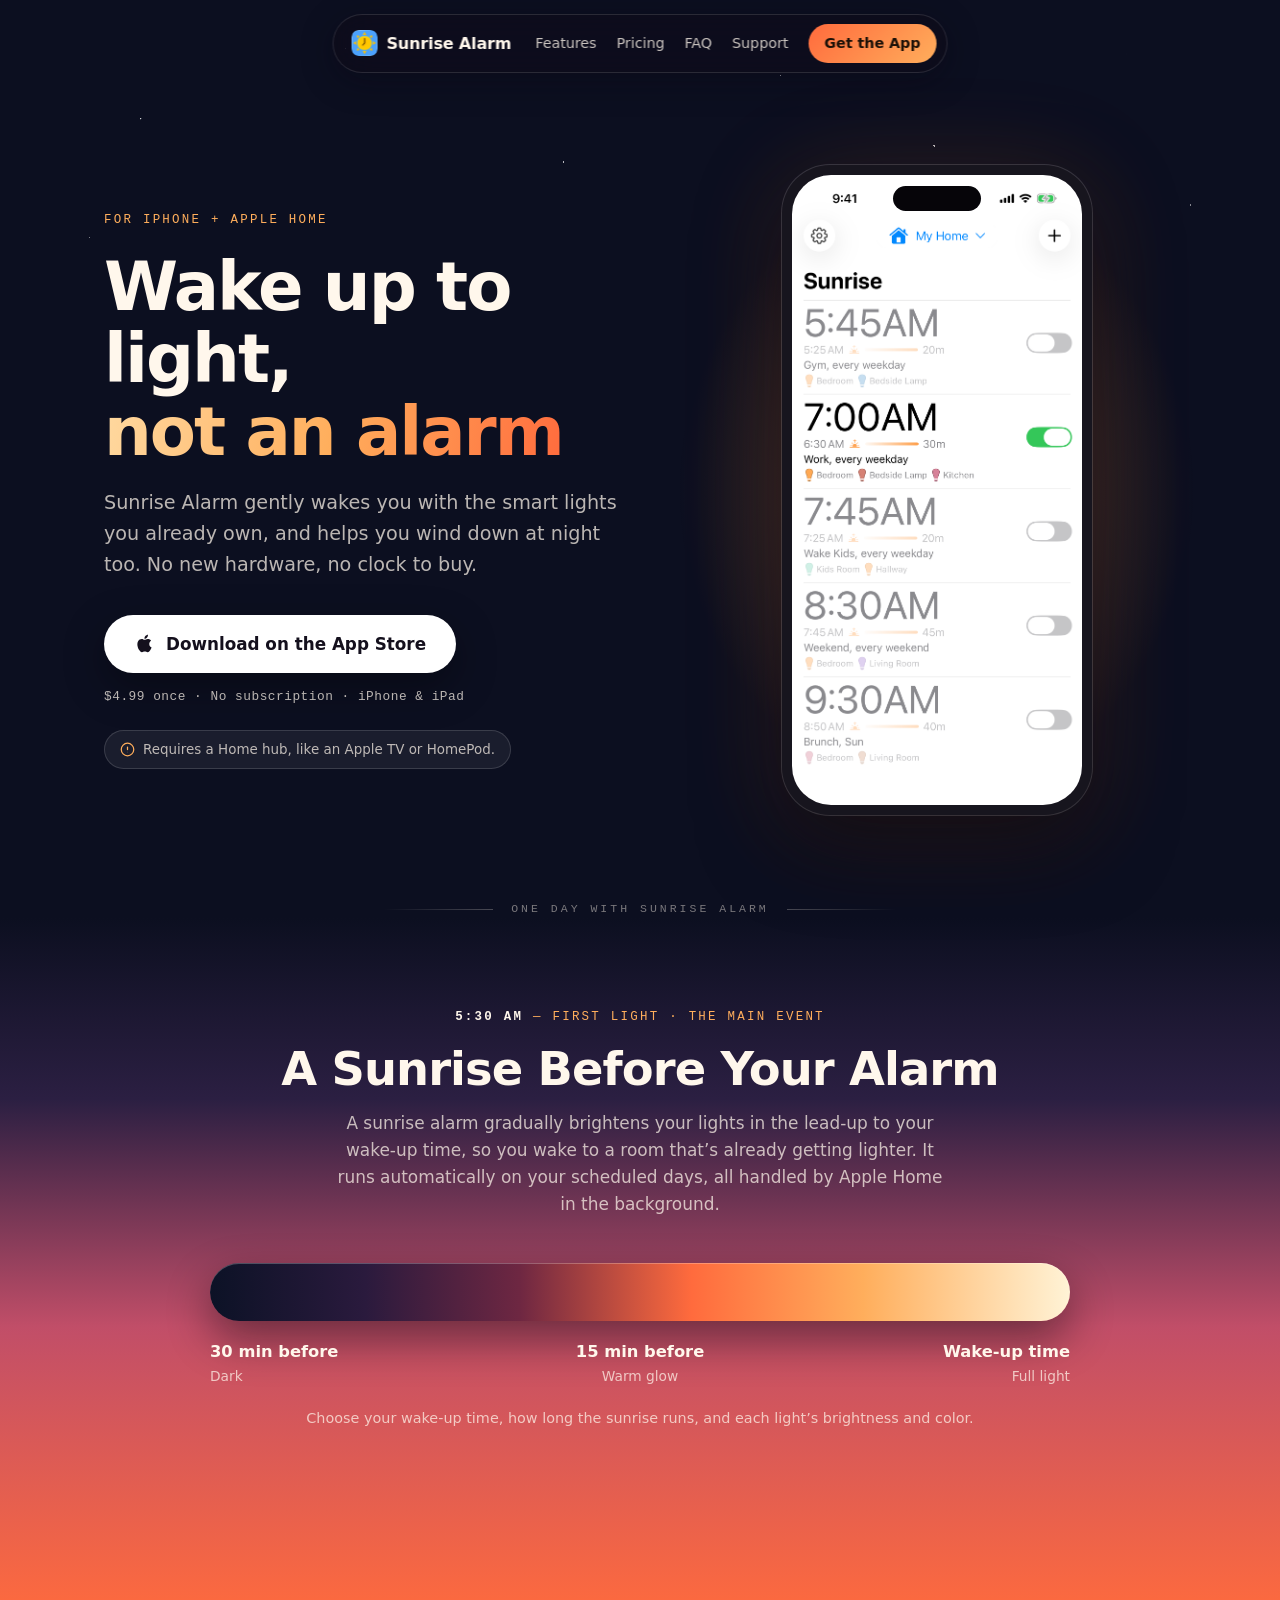
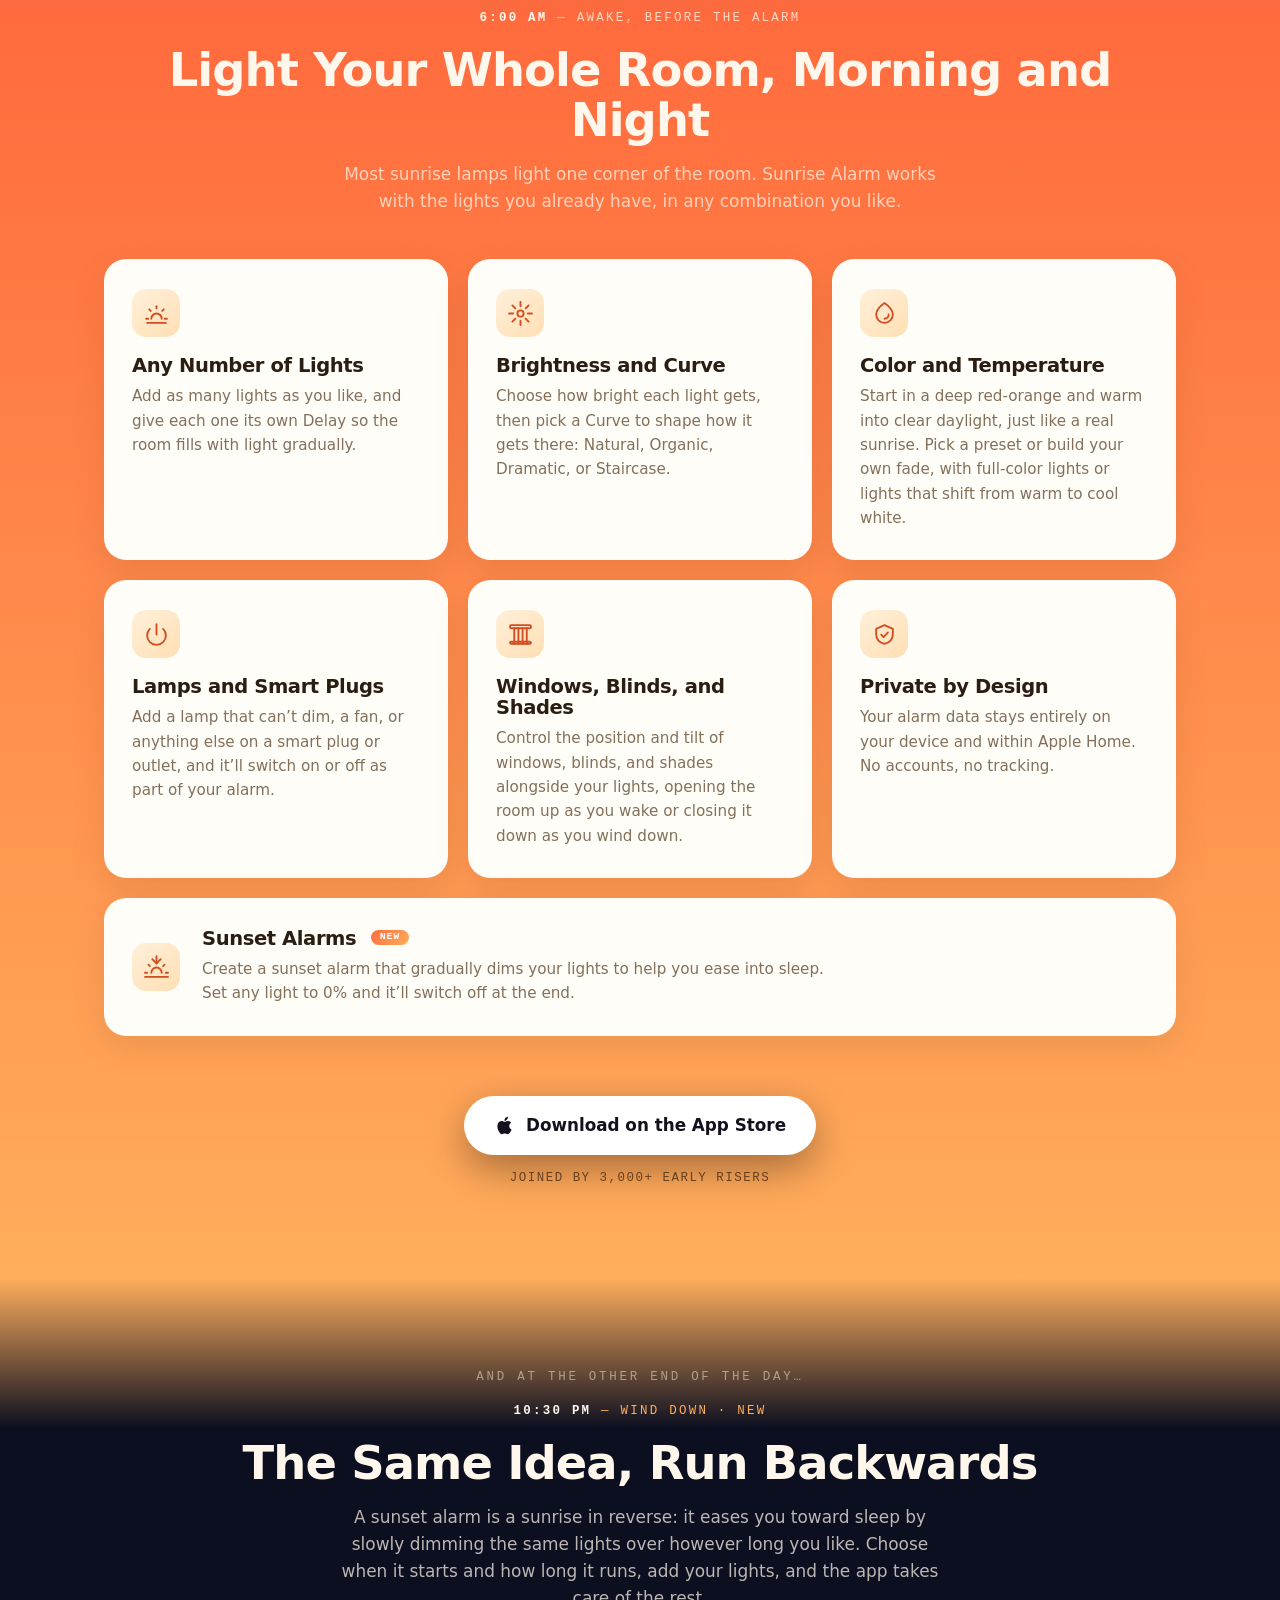
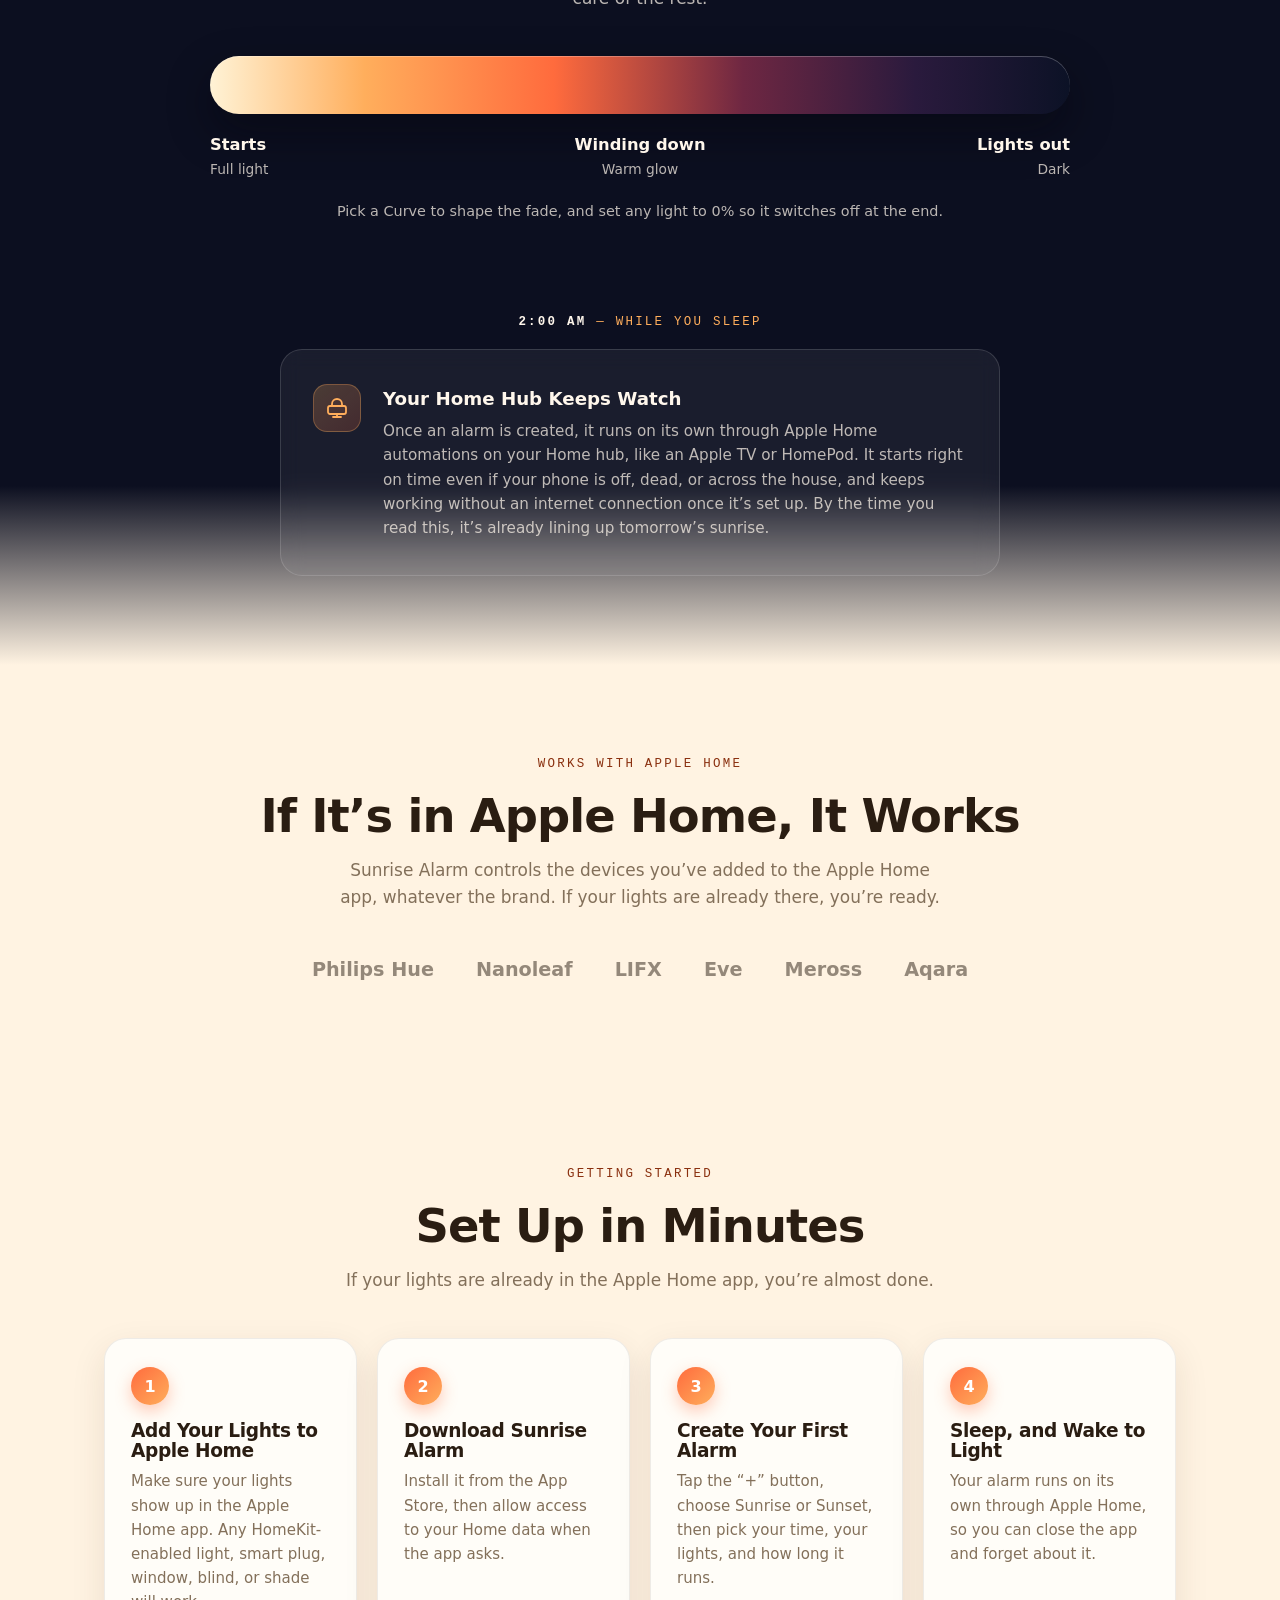
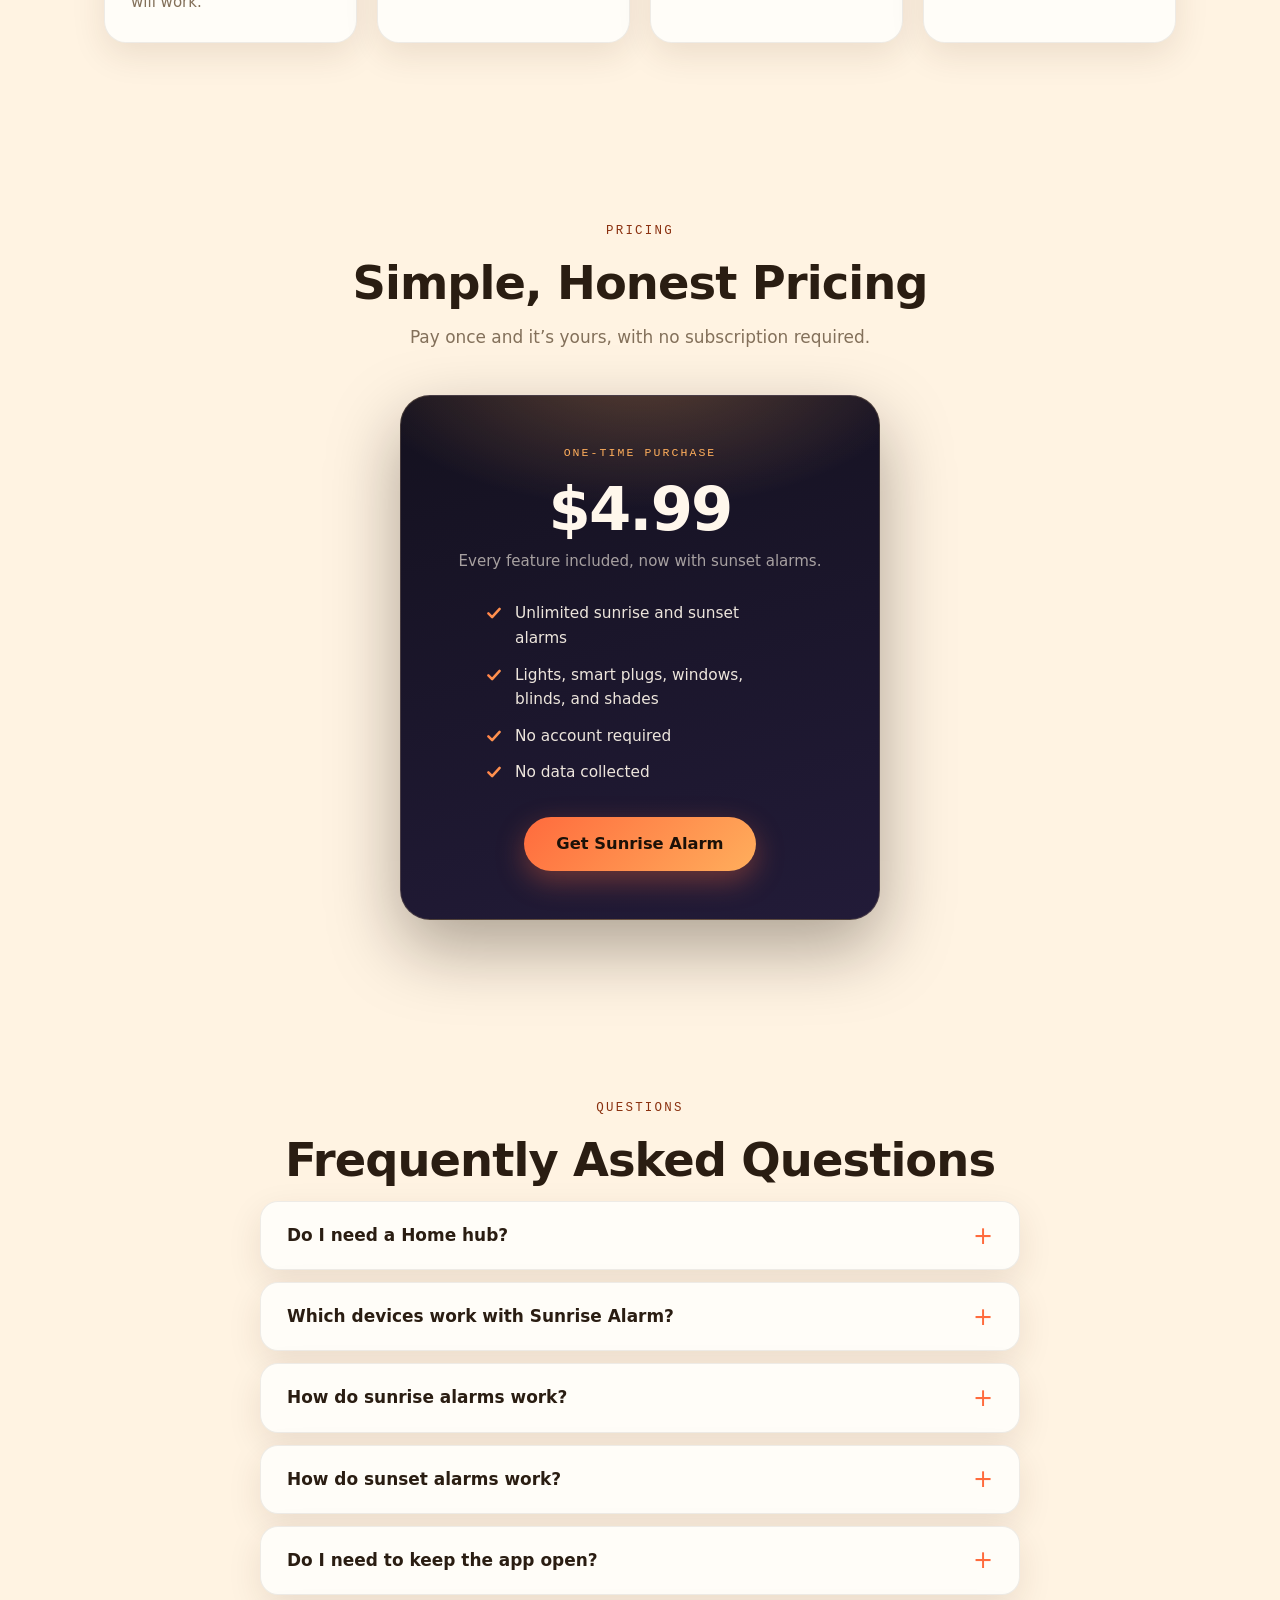
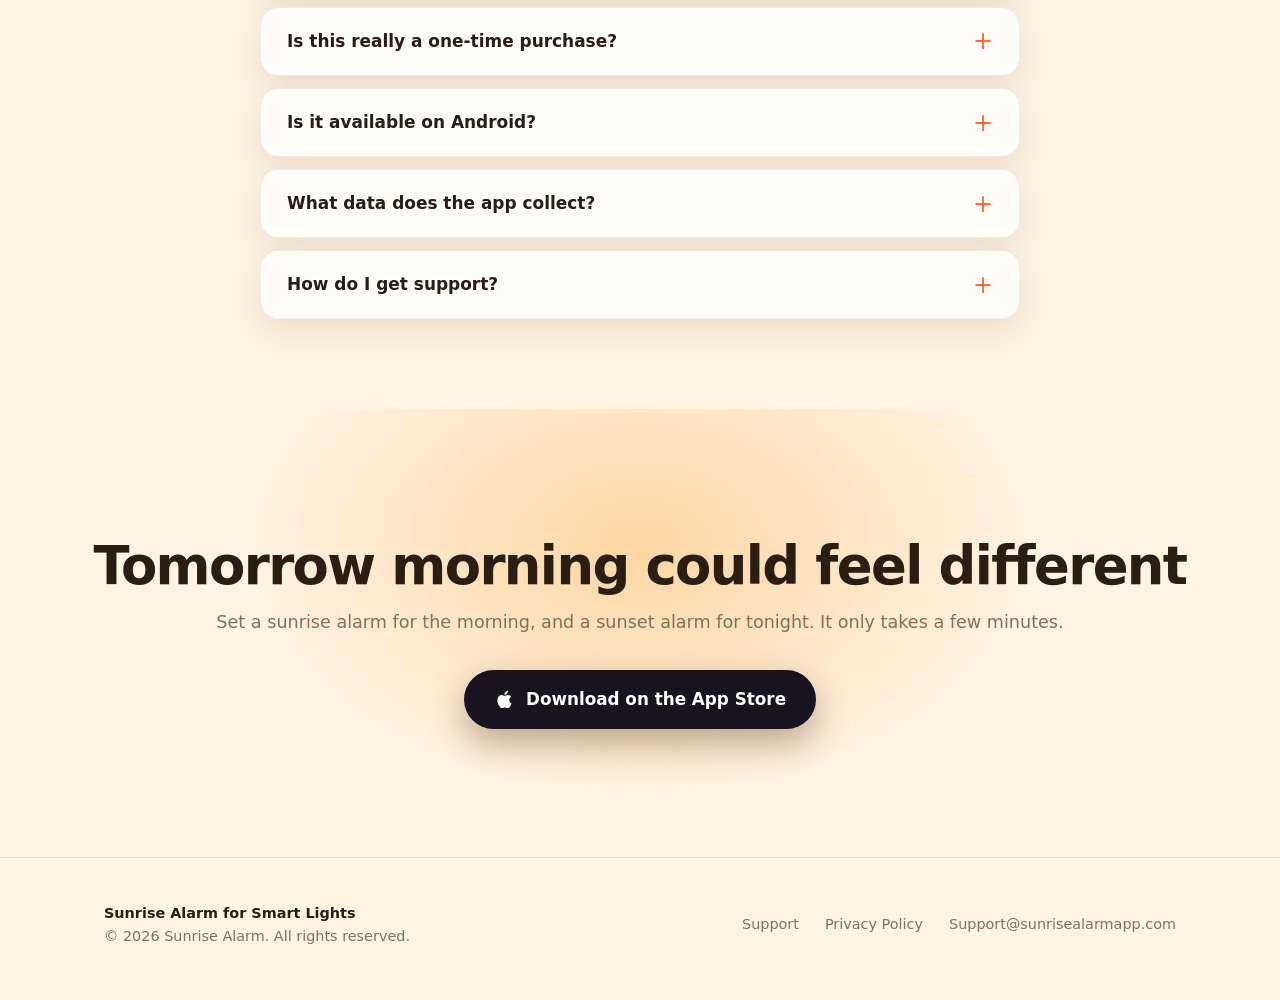
==== commit cbcf371d: "Lead with the sunrise alarm, not the sunset The page was a chronological "one night" arc, so it open" ====
--- a/index.html
+++ b/index.html
@@ -75,49 +75,13 @@
       </div>
     </section>
 
-    <!-- The night, chapter by chapter -->
-    <p class="night-label" aria-hidden="true">One night with Sunrise Alarm</p>
-
-    <!-- 10:30 PM — WIND-DOWN MODE -->
-    <section class="on-dark" id="wind-down">
-      <div class="wrap">
-        <p class="clock"><strong>10:30 PM</strong> &mdash; Wind down &middot; New</p>
-        <h2 class="section-title">Let Your Lights Ease You to Sleep</h2>
-        <p class="section-sub">A sunset alarm eases you toward sleep by slowly dimming your lights over however long you like. Choose when it starts and how long it runs, add your lights, and the app takes care of the rest.</p>
-        <div class="sunrise-timeline">
-          <div class="timeline-bar winddown-bar" role="img" aria-label="A gradient fading from full daylight through a warm ember glow into darkness"></div>
-          <div class="timeline-labels">
-            <div><strong>Starts</strong>Full light</div>
-            <div><strong>Winding down</strong>Warm glow</div>
-            <div><strong>Lights out</strong>Dark</div>
-          </div>
-          <p class="timeline-note">Pick a Curve to shape the fade, and set any light to 0% so it switches off at the end.</p>
-        </div>
-      </div>
-    </section>
-
-    <!-- 2:00 AM — WHILE YOU SLEEP (hub) -->
-    <section class="on-dark" id="overnight">
-      <div class="wrap">
-        <p class="clock"><strong>2:00 AM</strong> &mdash; While you sleep</p>
-        <div class="overnight-card">
-          <div class="overnight-icon" aria-hidden="true">
-            <svg viewBox="0 0 24 24" fill="none" stroke="currentColor" stroke-width="1.8" stroke-linecap="round" stroke-linejoin="round">
-              <rect x="3" y="10" width="18" height="8" rx="2"/><path d="M7 10V8a5 5 0 0 1 10 0v2"/><path d="M8 21h8"/><path d="M12 18v3"/>
-            </svg>
-          </div>
-          <div>
-            <strong>Your Home Hub Keeps Watch</strong>
-            <p>Once an alarm is created, it runs on its own through Apple Home automations on your Home hub, like an Apple TV or HomePod. It starts right on time even if your phone is off, dead, or across the house, and keeps working without an internet connection once it’s set up.</p>
-          </div>
-        </div>
-      </div>
-    </section>
+    <!-- The day, chapter by chapter: it starts at the sunrise -->
+    <p class="chapter-label" aria-hidden="true">One day with Sunrise Alarm</p>
 
     <!-- 5:30 AM — FIRST LIGHT (how it works) -->
     <section class="on-dark" id="first-light">
       <div class="wrap">
-        <p class="clock"><strong>5:30 AM</strong> &mdash; First light</p>
+        <p class="clock"><strong>5:30 AM</strong> &mdash; First light &middot; The main event</p>
         <h2 class="section-title">A Sunrise Before Your Alarm</h2>
         <p class="section-sub">A sunrise alarm gradually brightens your lights in the lead-up to your wake-up time, so you wake to a room that’s already getting lighter. It runs automatically on your scheduled days, all handled by Apple Home in the background.</p>
         <div class="sunrise-timeline">
@@ -140,6 +104,68 @@
         <p class="section-sub">Most sunrise lamps light one corner of the room. Sunrise Alarm works with the lights you already have, in any combination you like.</p>
         <div class="feature-grid">
 
+
+          <div class="feature-card">
+            <div class="icon">
+              <svg viewBox="0 0 24 24" fill="none" stroke="currentColor" stroke-width="1.8" stroke-linecap="round" stroke-linejoin="round" aria-hidden="true">
+                <path d="M7 17a5 5 0 0 1 10 0"/><line x1="2" y1="17" x2="4" y2="17"/><line x1="20" y1="17" x2="22" y2="17"/><line x1="12" y1="5" x2="12" y2="7"/><line x1="5" y1="8" x2="6.5" y2="9.5"/><line x1="19" y1="8" x2="17.5" y2="9.5"/><line x1="3" y1="21" x2="21" y2="21"/>
+              </svg>
+            </div>
+            <h3>Any Number of Lights</h3>
+            <p>Add as many lights as you like, and give each one its own Delay so the room fills with light gradually.</p>
+          </div>
+
+          <div class="feature-card">
+            <div class="icon">
+              <svg viewBox="0 0 24 24" fill="none" stroke="currentColor" stroke-width="1.8" stroke-linecap="round" stroke-linejoin="round" aria-hidden="true">
+                <circle cx="12" cy="12" r="3"/><path d="M12 1v4M12 19v4M4.22 4.22l2.83 2.83M16.95 16.95l2.83 2.83M1 12h4M19 12h4M4.22 19.78l2.83-2.83M16.95 7.05l2.83-2.83"/>
+              </svg>
+            </div>
+            <h3>Brightness and Curve</h3>
+            <p>Choose how bright each light gets, then pick a Curve to shape how it gets there: Natural, Organic, Dramatic, or Staircase.</p>
+          </div>
+
+          <div class="feature-card">
+            <div class="icon">
+              <svg viewBox="0 0 24 24" fill="none" stroke="currentColor" stroke-width="1.8" stroke-linecap="round" stroke-linejoin="round" aria-hidden="true">
+                <path d="M12 21a8 8 0 0 1-8-8c0-4 3-7.5 8-11 5 3.5 8 7 8 11a8 8 0 0 1-8 8z"/>
+                <path d="M12 17a4 4 0 0 0 4-4"/>
+              </svg>
+            </div>
+            <h3>Color and Temperature</h3>
+            <p>Start in a deep red-orange and warm into clear daylight, just like a real sunrise. Pick a preset or build your own fade, with full-color lights or lights that shift from warm to cool white.</p>
+          </div>
+
+          <div class="feature-card">
+            <div class="icon">
+              <svg viewBox="0 0 24 24" fill="none" stroke="currentColor" stroke-width="1.8" stroke-linecap="round" stroke-linejoin="round" aria-hidden="true">
+                <path d="M18.36 6.64A9 9 0 1 1 5.64 6.64"/><path d="M12 2v10"/>
+              </svg>
+            </div>
+            <h3>Lamps and Smart Plugs</h3>
+            <p>Add a lamp that can’t dim, a fan, or anything else on a smart plug or outlet, and it’ll switch on or off as part of your alarm.</p>
+          </div>
+
+          <div class="feature-card">
+            <div class="icon">
+              <svg viewBox="0 0 24 24" fill="none" stroke="currentColor" stroke-width="1.8" stroke-linecap="round" stroke-linejoin="round" aria-hidden="true">
+                <rect x="2" y="3" width="20" height="3" rx="1"/><line x1="6" y1="6" x2="6" y2="21"/><line x1="10" y1="6" x2="10" y2="21"/><line x1="14" y1="6" x2="14" y2="21"/><line x1="18" y1="6" x2="18" y2="21"/><rect x="2" y="19" width="20" height="2" rx="1"/>
+              </svg>
+            </div>
+            <h3>Windows, Blinds, and Shades</h3>
+            <p>Control the position and tilt of windows, blinds, and shades alongside your lights, opening the room up as you wake or closing it down as you wind down.</p>
+          </div>
+
+          <div class="feature-card">
+            <div class="icon">
+              <svg viewBox="0 0 24 24" fill="none" stroke="currentColor" stroke-width="1.8" stroke-linecap="round" stroke-linejoin="round" aria-hidden="true">
+                <path d="M12 3l8 3.5v5c0 4.8-3.2 8.3-8 9.5-4.8-1.2-8-4.7-8-9.5v-5L12 3z"/><path d="M8.8 12.2l2.3 2.3 4.2-4.5"/>
+              </svg>
+            </div>
+            <h3>Private by Design</h3>
+            <p>Your alarm data stays entirely on your device and within Apple Home. No accounts, no tracking.</p>
+          </div>
+
           <div class="feature-card feature-card-wide">
             <div class="icon">
               <svg viewBox="0 0 24 24" fill="none" stroke="currentColor" stroke-width="1.8" stroke-linecap="round" stroke-linejoin="round" aria-hidden="true">
@@ -153,67 +179,6 @@
               </h3>
               <p>Create a sunset alarm that gradually dims your lights to help you ease into sleep. Set any light to 0% and it’ll switch off at the end.</p>
             </div>
-          </div>
-
-          <div class="feature-card">
-            <div class="icon">
-              <svg viewBox="0 0 24 24" fill="none" stroke="currentColor" stroke-width="1.8" stroke-linecap="round" stroke-linejoin="round" aria-hidden="true">
-                <path d="M7 17a5 5 0 0 1 10 0"/><line x1="2" y1="17" x2="4" y2="17"/><line x1="20" y1="17" x2="22" y2="17"/><line x1="12" y1="5" x2="12" y2="7"/><line x1="5" y1="8" x2="6.5" y2="9.5"/><line x1="19" y1="8" x2="17.5" y2="9.5"/><line x1="3" y1="21" x2="21" y2="21"/>
-              </svg>
-            </div>
-            <h3>Any Number of Lights</h3>
-            <p>Add as many lights as you like, and give each one its own Delay so the room fills with light gradually.</p>
-          </div>
-
-          <div class="feature-card">
-            <div class="icon">
-              <svg viewBox="0 0 24 24" fill="none" stroke="currentColor" stroke-width="1.8" stroke-linecap="round" stroke-linejoin="round" aria-hidden="true">
-                <circle cx="12" cy="12" r="3"/><path d="M12 1v4M12 19v4M4.22 4.22l2.83 2.83M16.95 16.95l2.83 2.83M1 12h4M19 12h4M4.22 19.78l2.83-2.83M16.95 7.05l2.83-2.83"/>
-              </svg>
-            </div>
-            <h3>Brightness and Curve</h3>
-            <p>Choose how bright each light gets, then pick a Curve to shape how it gets there: Natural, Organic, Dramatic, or Staircase.</p>
-          </div>
-
-          <div class="feature-card">
-            <div class="icon">
-              <svg viewBox="0 0 24 24" fill="none" stroke="currentColor" stroke-width="1.8" stroke-linecap="round" stroke-linejoin="round" aria-hidden="true">
-                <path d="M12 21a8 8 0 0 1-8-8c0-4 3-7.5 8-11 5 3.5 8 7 8 11a8 8 0 0 1-8 8z"/>
-                <path d="M12 17a4 4 0 0 0 4-4"/>
-              </svg>
-            </div>
-            <h3>Color and Temperature</h3>
-            <p>Start in a deep red-orange and warm into clear daylight, just like a real sunrise. Pick a preset or build your own fade, with full-color lights or lights that shift from warm to cool white.</p>
-          </div>
-
-          <div class="feature-card">
-            <div class="icon">
-              <svg viewBox="0 0 24 24" fill="none" stroke="currentColor" stroke-width="1.8" stroke-linecap="round" stroke-linejoin="round" aria-hidden="true">
-                <path d="M18.36 6.64A9 9 0 1 1 5.64 6.64"/><path d="M12 2v10"/>
-              </svg>
-            </div>
-            <h3>Lamps and Smart Plugs</h3>
-            <p>Add a lamp that can’t dim, a fan, or anything else on a smart plug or outlet, and it’ll switch on or off as part of your alarm.</p>
-          </div>
-
-          <div class="feature-card">
-            <div class="icon">
-              <svg viewBox="0 0 24 24" fill="none" stroke="currentColor" stroke-width="1.8" stroke-linecap="round" stroke-linejoin="round" aria-hidden="true">
-                <rect x="2" y="3" width="20" height="3" rx="1"/><line x1="6" y1="6" x2="6" y2="21"/><line x1="10" y1="6" x2="10" y2="21"/><line x1="14" y1="6" x2="14" y2="21"/><line x1="18" y1="6" x2="18" y2="21"/><rect x="2" y="19" width="20" height="2" rx="1"/>
-              </svg>
-            </div>
-            <h3>Windows, Blinds, and Shades</h3>
-            <p>Control the position and tilt of windows, blinds, and shades alongside your lights, opening the room up as you wake or closing it down as you wind down.</p>
-          </div>
-
-          <div class="feature-card">
-            <div class="icon">
-              <svg viewBox="0 0 24 24" fill="none" stroke="currentColor" stroke-width="1.8" stroke-linecap="round" stroke-linejoin="round" aria-hidden="true">
-                <path d="M12 3l8 3.5v5c0 4.8-3.2 8.3-8 9.5-4.8-1.2-8-4.7-8-9.5v-5L12 3z"/><path d="M8.8 12.2l2.3 2.3 4.2-4.5"/>
-              </svg>
-            </div>
-            <h3>Private by Design</h3>
-            <p>Your alarm data stays entirely on your device and within Apple Home. No accounts, no tracking.</p>
           </div>
 
         </div>
@@ -229,6 +194,46 @@
         </div>
       </div>
     </section>
+
+    <!-- The other end of the day: a contained night on the morning sky -->
+    <div class="nocturne">
+    <!-- 10:30 PM — WIND-DOWN MODE (the counterpart, after the day) -->
+    <section class="on-dark" id="wind-down">
+      <div class="wrap">
+        <p class="nocturne-turn">And at the other end of the day&hellip;</p>
+        <p class="clock"><strong>10:30 PM</strong> &mdash; Wind down &middot; New</p>
+        <h2 class="section-title">The Same Idea, Run Backwards</h2>
+        <p class="section-sub">A sunset alarm is a sunrise in reverse: it eases you toward sleep by slowly dimming the same lights over however long you like. Choose when it starts and how long it runs, add your lights, and the app takes care of the rest.</p>
+        <div class="sunrise-timeline">
+          <div class="timeline-bar winddown-bar" role="img" aria-label="A gradient fading from full daylight through a warm ember glow into darkness"></div>
+          <div class="timeline-labels">
+            <div><strong>Starts</strong>Full light</div>
+            <div><strong>Winding down</strong>Warm glow</div>
+            <div><strong>Lights out</strong>Dark</div>
+          </div>
+          <p class="timeline-note">Pick a Curve to shape the fade, and set any light to 0% so it switches off at the end.</p>
+        </div>
+      </div>
+    </section>
+
+    <!-- 2:00 AM — WHILE YOU SLEEP (hub); closes the loop back to the sunrise -->
+    <section class="on-dark" id="overnight">
+      <div class="wrap">
+        <p class="clock"><strong>2:00 AM</strong> &mdash; While you sleep</p>
+        <div class="overnight-card">
+          <div class="overnight-icon" aria-hidden="true">
+            <svg viewBox="0 0 24 24" fill="none" stroke="currentColor" stroke-width="1.8" stroke-linecap="round" stroke-linejoin="round">
+              <rect x="3" y="10" width="18" height="8" rx="2"/><path d="M7 10V8a5 5 0 0 1 10 0v2"/><path d="M8 21h8"/><path d="M12 18v3"/>
+            </svg>
+          </div>
+          <div>
+            <strong>Your Home Hub Keeps Watch</strong>
+            <p>Once an alarm is created, it runs on its own through Apple Home automations on your Home hub, like an Apple TV or HomePod. It starts right on time even if your phone is off, dead, or across the house, and keeps working without an internet connection once it’s set up. By the time you read this, it&rsquo;s already lining up tomorrow&rsquo;s sunrise.</p>
+          </div>
+        </div>
+      </div>
+    </section>
+    </div>
 
     <!-- MORNING — WORKS WITH -->
     <section class="on-day" id="daybreak">
@@ -314,6 +319,10 @@
             <p>Any HomeKit-enabled light works, including full-color lights and lights that only change color temperature, from brands like Philips Hue, Nanoleaf, LIFX, Eve, and Meross. Smart plugs and outlets work too (on/off only), so a lamp on a smart plug can join in. Windows, blinds, and shades are supported as well, with control over position and tilt.</p>
           </details>
           <details>
+            <summary>How do sunrise alarms work?</summary>
+            <p>A sunrise alarm gradually brightens your lights in the lead-up to your wake-up time, so you wake to a room that&rsquo;s already getting lighter. Pick Sunrise when you create the alarm, choose your wake-up time and how long the sunrise runs, then add your lights and set each one&rsquo;s brightness and color. It runs automatically on the days you schedule.</p>
+          </details>
+          <details>
             <summary>How do sunset alarms work?</summary>
             <p>A sunset alarm eases you toward sleep by slowly dimming your lights over however long you like. Just pick Sunset when you create the alarm, choose when it starts and how long it runs, then add your lights. Set any light to 0% and it’ll switch off at the end.</p>
           </details>
@@ -344,7 +353,7 @@
     <!-- FINAL CTA -->
     <section class="final-cta on-day">
       <h2>Tomorrow morning could feel different</h2>
-      <p>Set a sunset alarm for tonight and a sunrise alarm for the morning. It only takes a few minutes.</p>
+      <p>Set a sunrise alarm for the morning, and a sunset alarm for tonight. It only takes a few minutes.</p>
       <a class="btn-appstore ink" href="https://apps.apple.com/us/app/id6753123163" rel="noopener">
         <svg viewBox="0 0 24 24" fill="currentColor" aria-hidden="true">
           <path d="M18.71 19.5c-.83 1.24-1.71 2.45-3.05 2.47-1.34.03-1.77-.79-3.29-.79-1.53 0-2 .77-3.27.82-1.31.05-2.3-1.32-3.14-2.53C4.25 17 2.94 12.45 4.7 9.39c.87-1.52 2.43-2.48 4.12-2.51 1.28-.02 2.5.87 3.29.87.78 0 2.26-1.07 3.81-.91.65.03 2.47.26 3.64 1.98-.09.06-2.17 1.28-2.15 3.81.03 3.02 2.65 4.03 2.68 4.04-.03.07-.42 1.44-1.38 2.83M13 3.5c.73-.83 1.94-1.46 2.94-1.5.13 1.17-.34 2.35-1.04 3.19-.69.85-1.83 1.51-2.95 1.42-.15-1.15.41-2.35 1.05-3.11z"/>
@@ -378,26 +387,30 @@
       window.scrollTo(0, 0);
     }
 
-    // The sky: one continuous gradient from midnight to morning, with color
-    // stops pinned to where the night's chapters actually sit on the page.
+    // The sky: one continuous sweep from the last of the night up into full
+    // morning, with color stops pinned to where the day's chapters sit. The
+    // sunrise leads, so dawn breaks early and the page is bright by the time
+    // you reach the features. The night returns once, inside .nocturne, which
+    // paints its own sky and blends back out at both edges.
     // CSS ships a percentage-based fallback; this repaints it in measured px.
     (function () {
-      const ids = ['wind-down', 'overnight', 'first-light', 'features', 'daybreak', 'setup'];
+      const ids = ['first-light', 'features', 'wind-down', 'daybreak'];
       const els = ids.map((id) => document.getElementById(id));
       if (els.some((el) => !el)) return;
 
       function paintSky() {
         const top = (el) => el.getBoundingClientRect().top + window.scrollY;
-        const [windDown, overnight, firstLight, features, daybreak, setup] = els.map(top);
+        const [firstLight, features, windDown, daybreak] = els.map(top);
+        const dawnSpan = features - firstLight;
         const px = (v) => Math.round(v) + 'px';
         document.documentElement.style.setProperty('--sky', `linear-gradient(180deg,
           var(--night) 0px,
-          var(--night) ${px(overnight)},
-          var(--dusk) ${px(firstLight)},
-          var(--dawn) ${px(firstLight + (features - firstLight) * 0.6)},
+          var(--night) ${px(firstLight)},
+          var(--dusk) ${px(firstLight + dawnSpan * 0.30)},
+          var(--dawn) ${px(firstLight + dawnSpan * 0.68)},
           var(--ember) ${px(features + 100)},
-          var(--gold) ${px(daybreak + 60)},
-          var(--morning) ${px(setup + 150)},
+          var(--gold) ${px(windDown)},
+          var(--morning) ${px(daybreak)},
           var(--morning) 100%)`);
       }
 
--- a/style.css
+++ b/style.css
@@ -1,7 +1,8 @@
 /* ============================================================
-   Sunrise Alarm — the page is one night of sleep.
-   A single unbroken gradient runs from midnight to morning;
-   scrolling is the sunrise. Set entirely in Apple system type.
+   Sunrise Alarm — the page is one day, and it opens at the sunrise.
+   A single unbroken gradient runs from the last of the night into full
+   morning; scrolling is the sunrise. The night returns once, inside
+   .nocturne, for the sunset alarm. Set entirely in Apple system type.
    ============================================================ */
 
 :root {
@@ -39,10 +40,10 @@
 
   /* fallback sky if JS never runs; JS repaints with measured px stops */
   --sky: linear-gradient(180deg,
-    var(--night) 0%, var(--night) 22%,
-    var(--dusk) 32%, var(--dawn) 39%,
-    var(--ember) 45%, var(--gold) 52%,
-    var(--morning) 62%, var(--morning) 100%);
+    var(--night) 0%, var(--night) 17%,
+    var(--dusk) 23%, var(--dawn) 29%,
+    var(--ember) 35%, var(--gold) 49%,
+    var(--morning) 57%, var(--morning) 100%);
 }
 
 * {
@@ -473,8 +474,8 @@
   z-index: 1;
 }
 
-/* ---------- Night chapter divider ---------- */
-.night-label {
+/* ---------- Day chapter divider ---------- */
+.chapter-label {
   display: flex;
   align-items: center;
   gap: 18px;
@@ -489,16 +490,43 @@
   white-space: nowrap;
 }
 
-.night-label::before,
-.night-label::after {
+.chapter-label::before,
+.chapter-label::after {
   content: "";
   flex: 1;
   height: 1px;
   background: linear-gradient(90deg, transparent, rgba(255, 247, 236, 0.25));
 }
 
-.night-label::after {
+.chapter-label::after {
   background: linear-gradient(90deg, rgba(255, 247, 236, 0.25), transparent);
+}
+
+/* ---------- The nocturne: night returns, once, for the sunset ----------
+   The sky above this band has reached gold and below it is full morning, so
+   the band carries its own gradient and matches the sky exactly at both
+   edges. It reads as a contained moment rather than a reversal. */
+.nocturne {
+  position: relative;
+  background: linear-gradient(180deg,
+    var(--gold) 0,
+    var(--night) clamp(90px, 12vw, 150px),
+    var(--night) calc(100% - clamp(110px, 14vw, 180px)),
+    var(--morning) 100%);
+}
+
+/* the two chapters inside sit closer together than free-standing sections */
+.nocturne > section:first-child { padding-bottom: clamp(28px, 3.5vw, 48px); }
+.nocturne > section:last-child { padding-top: clamp(28px, 3.5vw, 48px); }
+
+.nocturne-turn {
+  text-align: center;
+  font-family: var(--font-clock);
+  font-size: 0.78rem;
+  letter-spacing: 0.22em;
+  text-transform: uppercase;
+  color: rgba(255, 247, 236, 0.5);
+  margin-bottom: 14px;
 }
 
 /* ---------- Sunrise / sunset timeline bars ---------- */
@@ -1060,7 +1088,7 @@
   .faq-list details { padding: 18px 20px; }
   .faq-list summary { font-size: 1rem; }
 
-  .night-label { letter-spacing: 0.18em; }
+  .chapter-label { letter-spacing: 0.18em; }
 
   .policy { padding-top: 110px; }
 
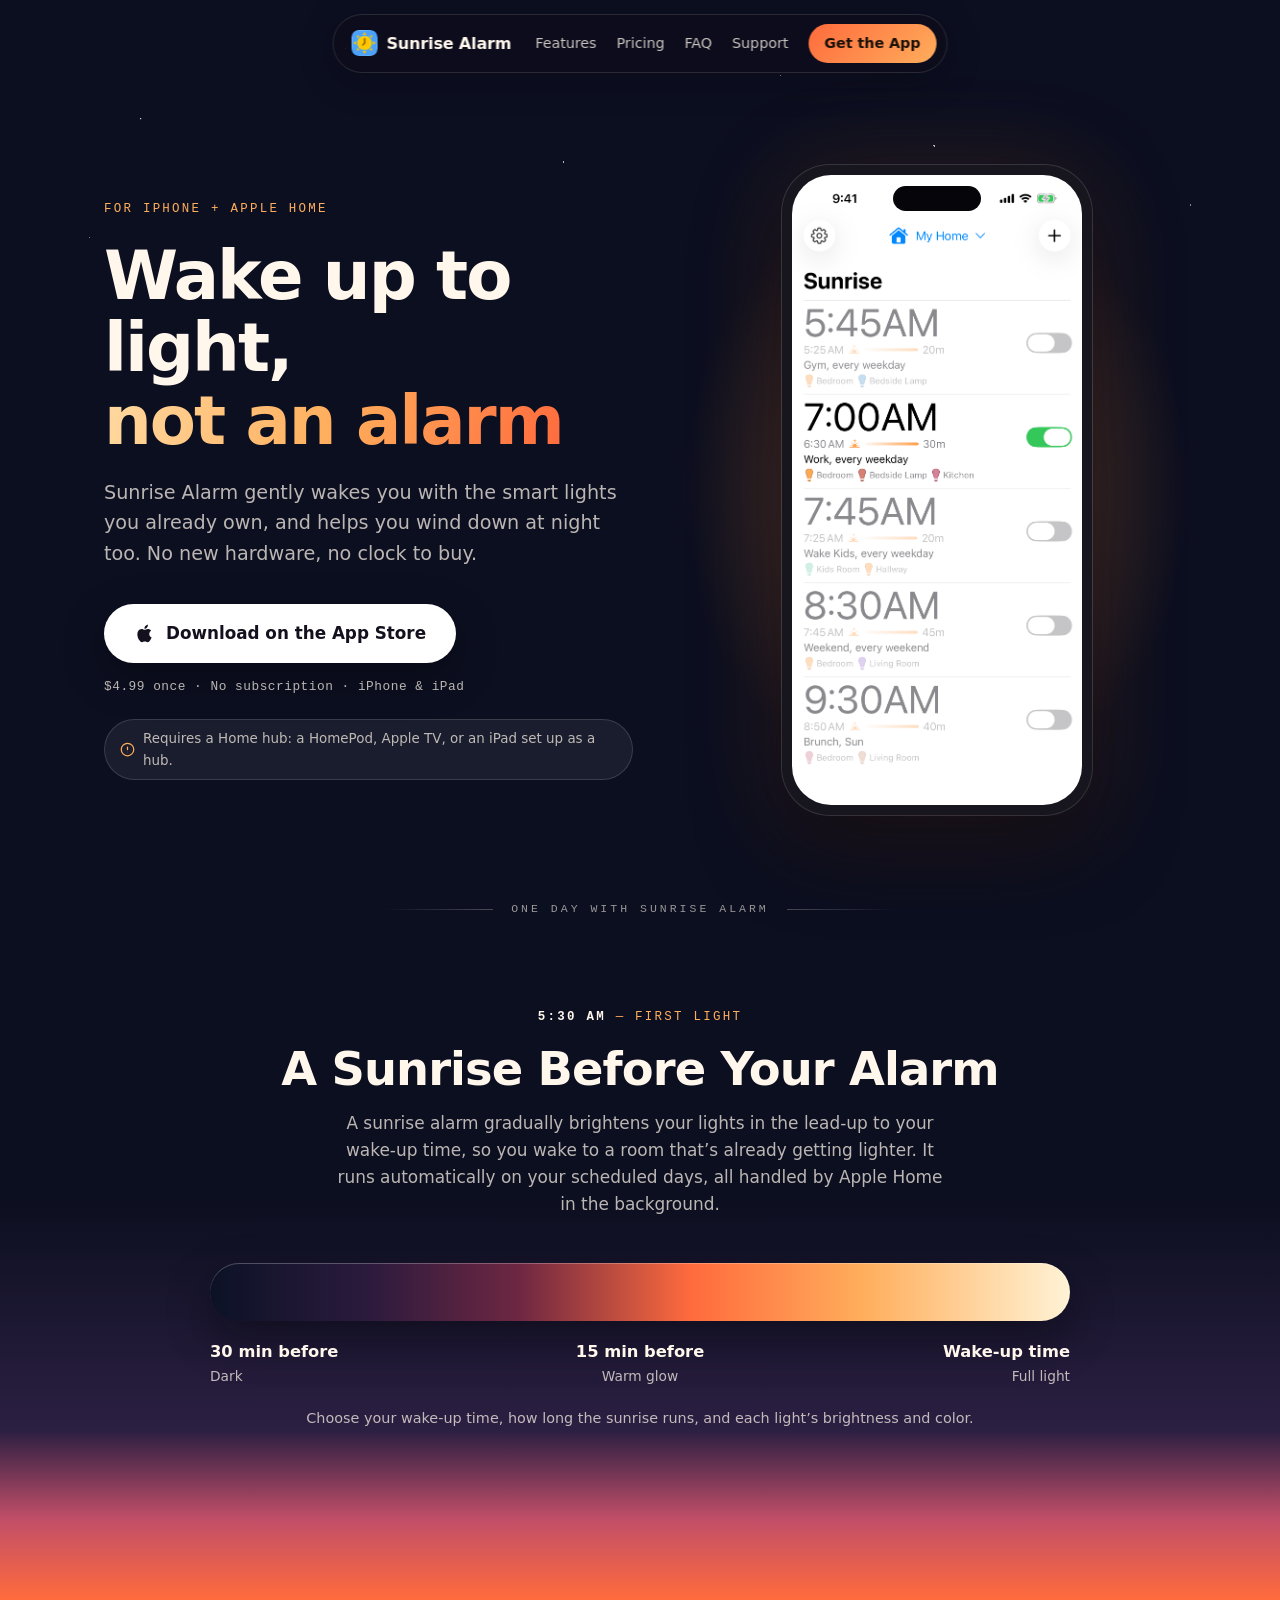
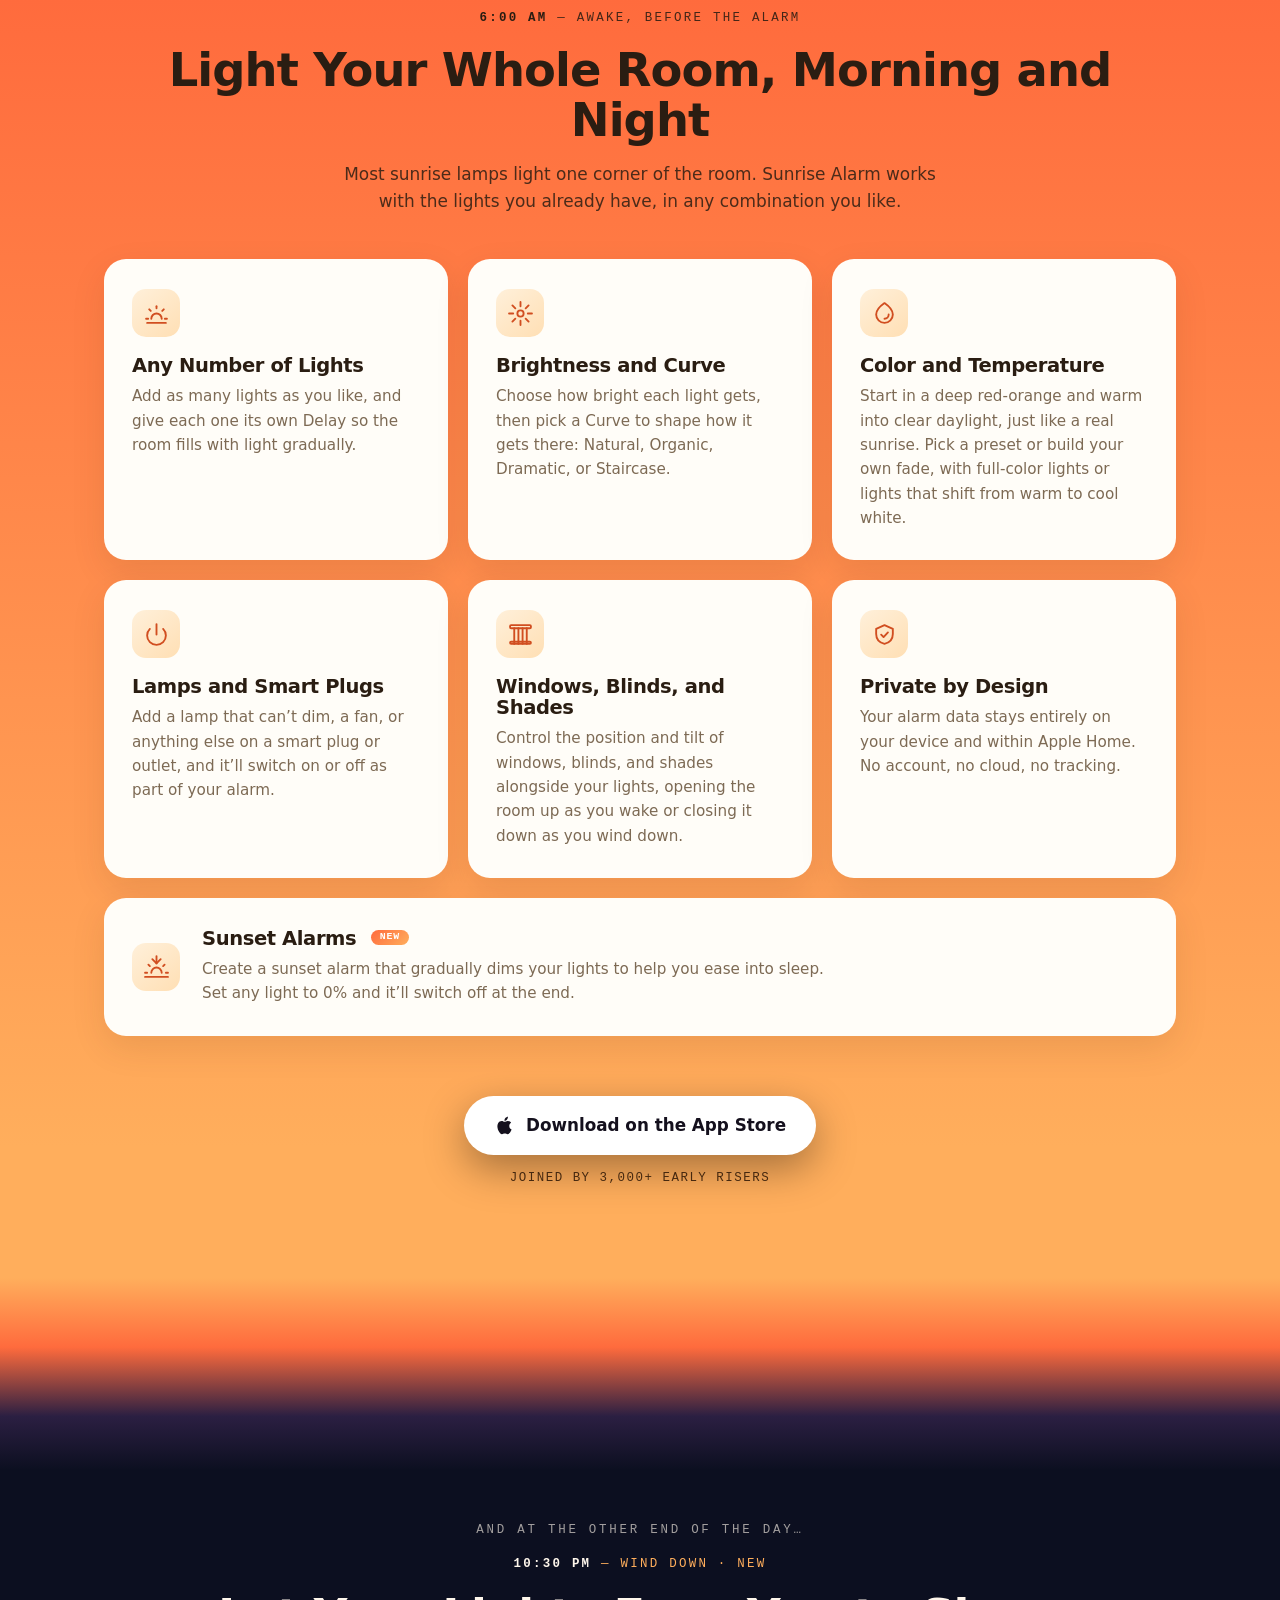
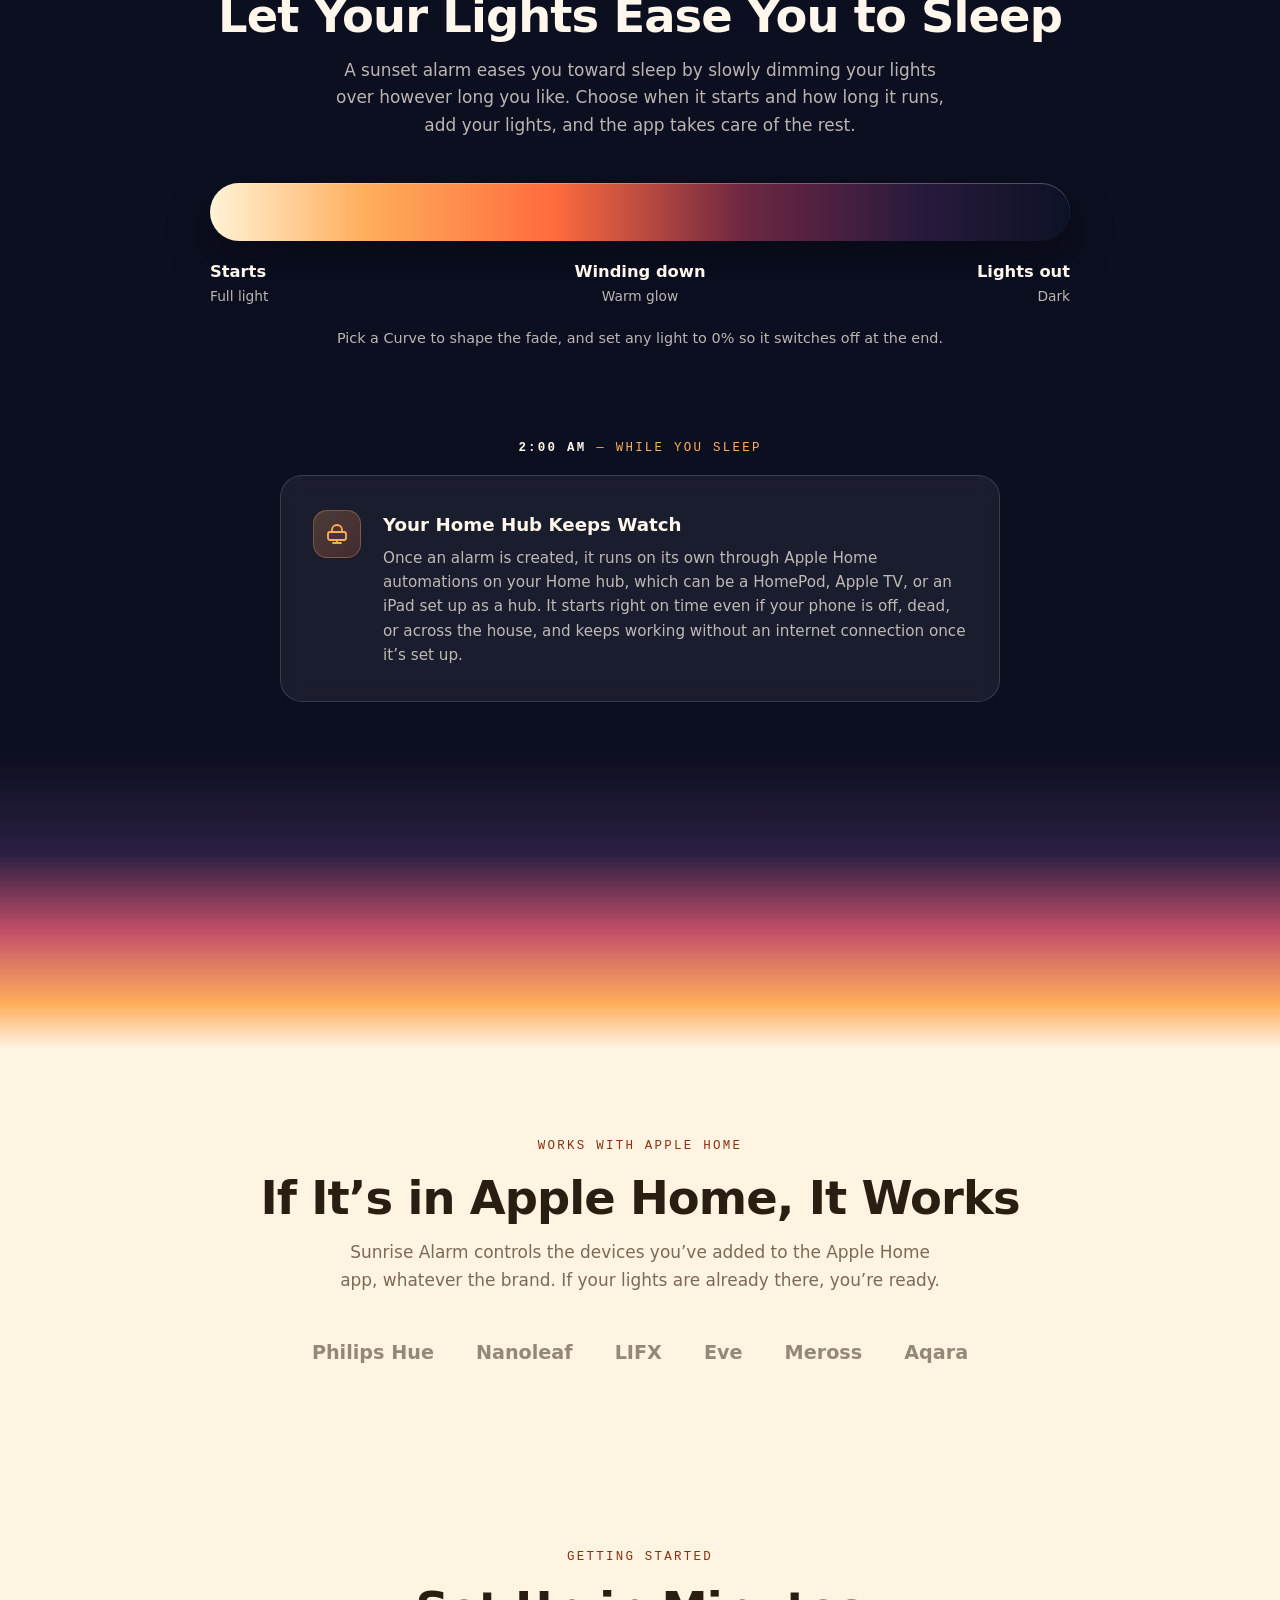
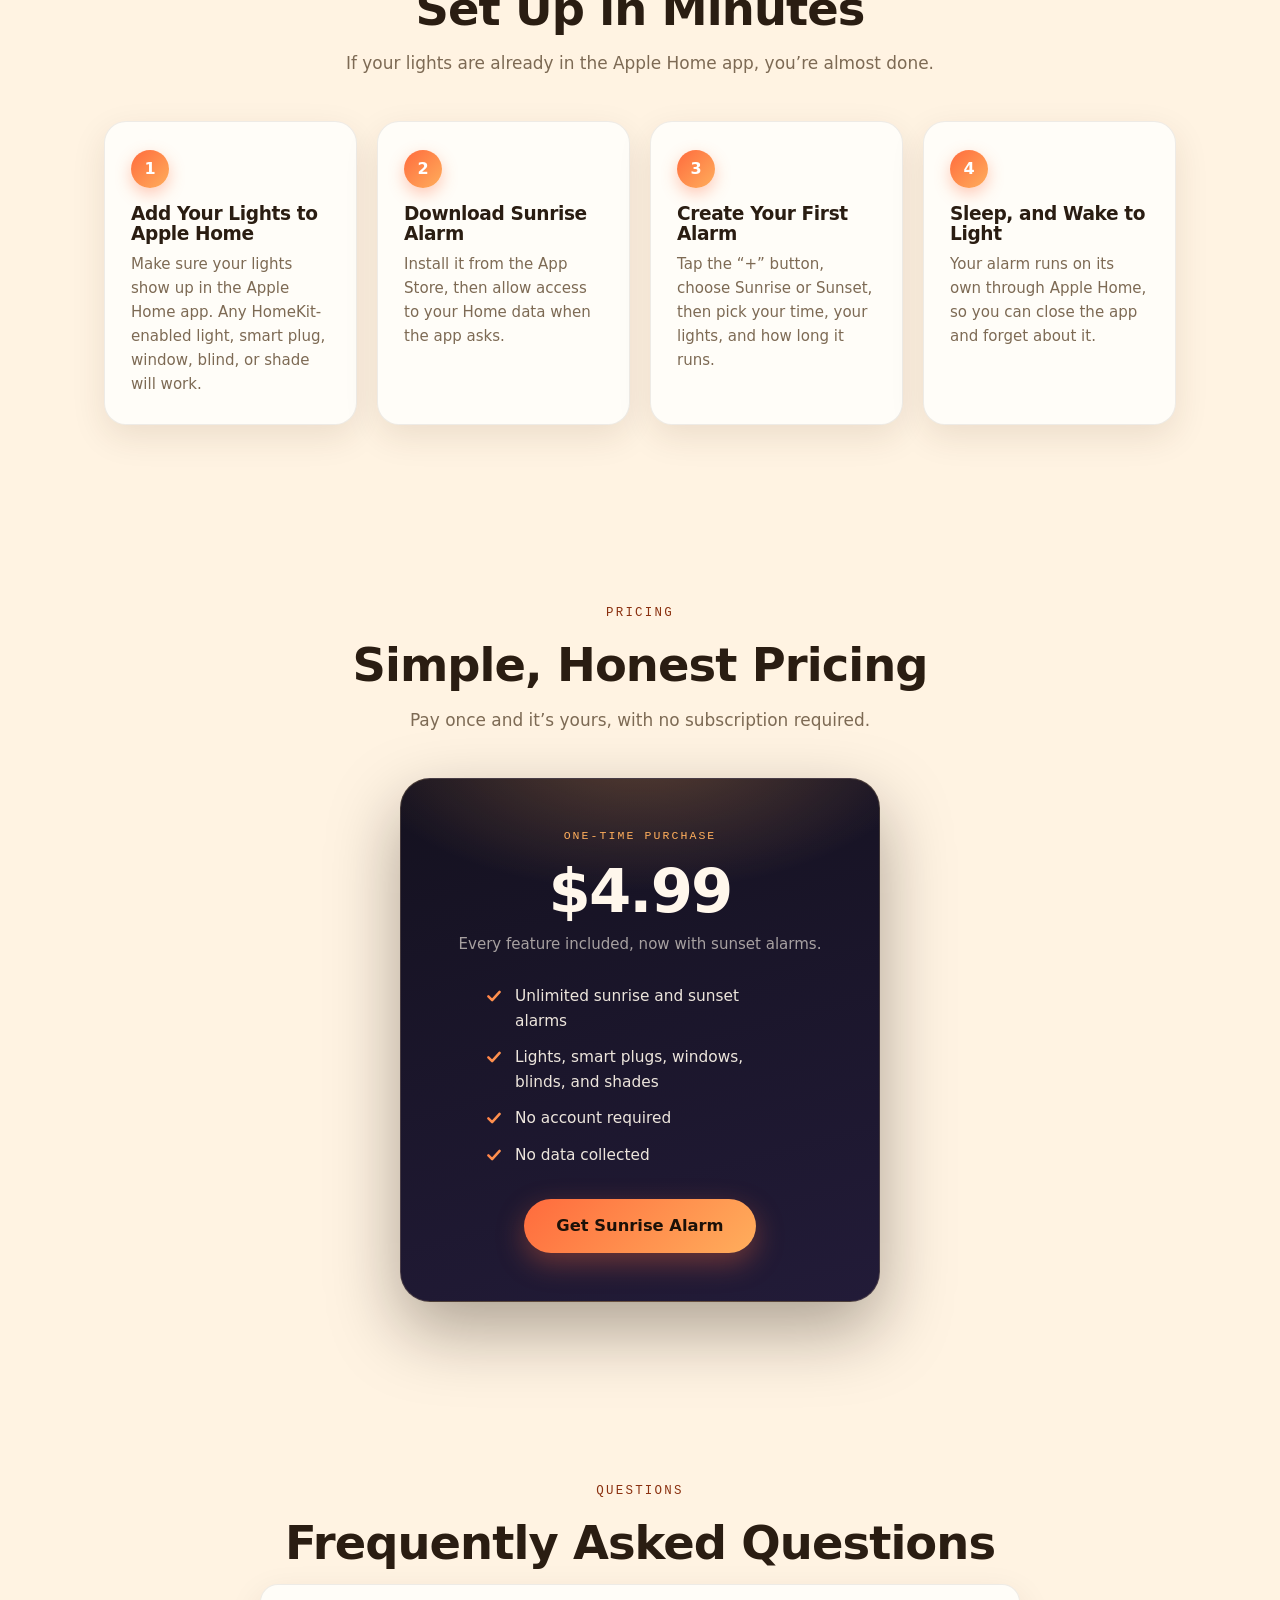
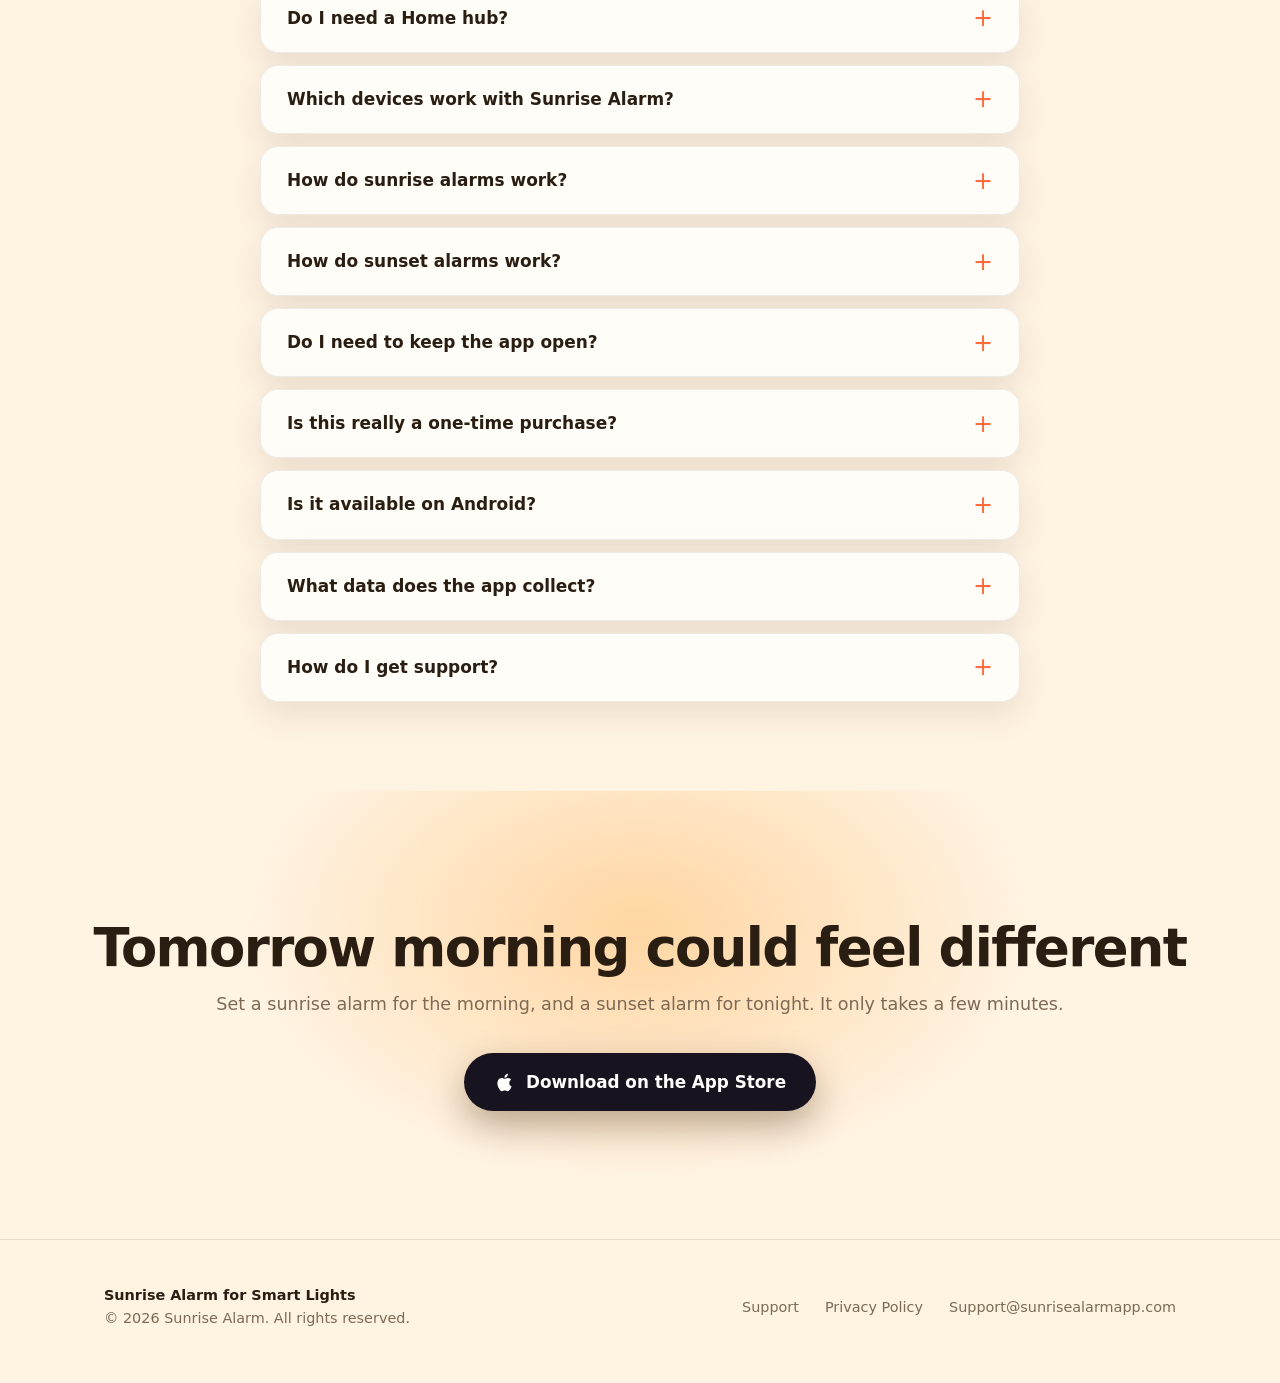
==== commit 67770fb2: "Fix sky/text contrast and align copy with the style guide Two related passes over the page the sunri" ====
--- a/index.html
+++ b/index.html
@@ -60,7 +60,7 @@
           </div>
           <div class="hub-notice" aria-label="Requirement note">
             <svg viewBox="0 0 24 24" fill="none" stroke="currentColor" stroke-width="2" stroke-linecap="round" stroke-linejoin="round" aria-hidden="true" width="15" height="15"><circle cx="12" cy="12" r="10"/><path d="M12 8v4"/><circle cx="12" cy="16" r=".5" fill="currentColor" stroke="none"/></svg>
-            Requires a Home hub, like an Apple TV or HomePod.
+            Requires a Home hub: a HomePod, Apple TV, or an iPad set up as a hub.
           </div>
         </div>
 
@@ -81,7 +81,7 @@
     <!-- 5:30 AM — FIRST LIGHT (how it works) -->
     <section class="on-dark" id="first-light">
       <div class="wrap">
-        <p class="clock"><strong>5:30 AM</strong> &mdash; First light &middot; The main event</p>
+        <p class="clock"><strong>5:30 AM</strong> &mdash; First light</p>
         <h2 class="section-title">A Sunrise Before Your Alarm</h2>
         <p class="section-sub">A sunrise alarm gradually brightens your lights in the lead-up to your wake-up time, so you wake to a room that’s already getting lighter. It runs automatically on your scheduled days, all handled by Apple Home in the background.</p>
         <div class="sunrise-timeline">
@@ -96,8 +96,8 @@
       </div>
     </section>
 
-    <!-- 6:00 AM — AWAKE (features) -->
-    <section class="on-dark" id="features">
+    <!-- 6:00 AM — AWAKE (features); the sky is bright here, so ink, not moonlight -->
+    <section class="on-bright" id="features">
       <div class="wrap">
         <p class="clock"><strong>6:00 AM</strong> &mdash; Awake, before the alarm</p>
         <h2 class="section-title">Light Your Whole Room, Morning and Night</h2>
@@ -163,7 +163,7 @@
               </svg>
             </div>
             <h3>Private by Design</h3>
-            <p>Your alarm data stays entirely on your device and within Apple Home. No accounts, no tracking.</p>
+            <p>Your alarm data stays entirely on your device and within Apple Home. No account, no cloud, no tracking.</p>
           </div>
 
           <div class="feature-card feature-card-wide">
@@ -202,8 +202,8 @@
       <div class="wrap">
         <p class="nocturne-turn">And at the other end of the day&hellip;</p>
         <p class="clock"><strong>10:30 PM</strong> &mdash; Wind down &middot; New</p>
-        <h2 class="section-title">The Same Idea, Run Backwards</h2>
-        <p class="section-sub">A sunset alarm is a sunrise in reverse: it eases you toward sleep by slowly dimming the same lights over however long you like. Choose when it starts and how long it runs, add your lights, and the app takes care of the rest.</p>
+        <h2 class="section-title">Let Your Lights Ease You to Sleep</h2>
+        <p class="section-sub">A sunset alarm eases you toward sleep by slowly dimming your lights over however long you like. Choose when it starts and how long it runs, add your lights, and the app takes care of the rest.</p>
         <div class="sunrise-timeline">
           <div class="timeline-bar winddown-bar" role="img" aria-label="A gradient fading from full daylight through a warm ember glow into darkness"></div>
           <div class="timeline-labels">
@@ -228,7 +228,7 @@
           </div>
           <div>
             <strong>Your Home Hub Keeps Watch</strong>
-            <p>Once an alarm is created, it runs on its own through Apple Home automations on your Home hub, like an Apple TV or HomePod. It starts right on time even if your phone is off, dead, or across the house, and keeps working without an internet connection once it’s set up. By the time you read this, it&rsquo;s already lining up tomorrow&rsquo;s sunrise.</p>
+            <p>Once an alarm is created, it runs on its own through Apple Home automations on your Home hub, which can be a HomePod, Apple TV, or an iPad set up as a hub. It starts right on time even if your phone is off, dead, or across the house, and keeps working without an internet connection once it’s set up.</p>
           </div>
         </div>
       </div>
@@ -312,7 +312,7 @@
         <div class="faq-list">
           <details>
             <summary>Do I need a Home hub?</summary>
-            <p>Yes. Sunrise Alarm uses Apple Home automations, and Apple only runs those on a Home hub, which can be an Apple TV (4th generation or later), HomePod, or HomePod mini. The hub runs your alarms locally, so they work even if your phone is asleep, off, or away. Apple has step-by-step instructions <a href="https://support.apple.com/en-us/102557" rel="noopener">here</a>.</p>
+            <p>Yes. Sunrise Alarm uses Apple Home automations, and Apple only runs those on a Home hub, which can be a HomePod, Apple TV, or an iPad set up as a hub. The hub runs your alarms locally, so they work even if your phone is asleep, off, or away. Apple has step-by-step instructions <a href="https://support.apple.com/en-us/102557" rel="noopener">here</a>.</p>
           </details>
           <details>
             <summary>Which devices work with Sunrise Alarm?</summary>
@@ -388,29 +388,48 @@
     }
 
     // The sky: one continuous sweep from the last of the night up into full
-    // morning, with color stops pinned to where the day's chapters sit. The
-    // sunrise leads, so dawn breaks early and the page is bright by the time
-    // you reach the features. The night returns once, inside .nocturne, which
-    // paints its own sky and blends back out at both edges.
+    // morning, with colour stops pinned to where the day's chapters sit.
+    //
+    // The stops are anchored to real text edges, not to fixed pixel offsets,
+    // because section padding shrinks on narrow screens and a fixed offset let
+    // the 6:00 AM line drift onto a mid-tone at phone width. --dawn is the
+    // hazard: at 3:1-ish against both ink and moonlight it is unreadable
+    // under either, so it is parked in the gap between the sunrise chapter's
+    // last line and the features heading. Everything above that gap stays
+    // night-to-dusk (light text); everything below is ember-to-gold (ink).
+    // .nocturne paints its own sky, matched to --gold at its top edge and
+    // --morning at its bottom, so it blends out at both ends.
     // CSS ships a percentage-based fallback; this repaints it in measured px.
     (function () {
-      const ids = ['first-light', 'features', 'wind-down', 'daybreak'];
-      const els = ids.map((id) => document.getElementById(id));
-      if (els.some((el) => !el)) return;
+      const first = document.getElementById('first-light');
+      const feat = document.getElementById('features');
+      const wind = document.getElementById('wind-down');
+      const day = document.getElementById('daybreak');
+      if (!first || !feat || !wind || !day) return;
+
+      // the last light-on-dark line of the sunrise chapter, and the first
+      // ink-on-bright line of the day chapter; the sky turns over between them
+      const lastDark = first.querySelector('.timeline-note') || first;
+      const firstLit = feat.querySelector('.clock') || feat;
 
       function paintSky() {
         const top = (el) => el.getBoundingClientRect().top + window.scrollY;
-        const [firstLight, features, windDown, daybreak] = els.map(top);
-        const dawnSpan = features - firstLight;
+        const bottom = (el) => el.getBoundingClientRect().bottom + window.scrollY;
+        const firstLight = top(first);
+        const gapTop = bottom(lastDark);
+        const gapBottom = top(firstLit);
+        const gap = Math.max(gapBottom - gapTop, 1);
+        const dayRun = top(day) - top(feat);
         const px = (v) => Math.round(v) + 'px';
         document.documentElement.style.setProperty('--sky', `linear-gradient(180deg,
           var(--night) 0px,
-          var(--night) ${px(firstLight)},
-          var(--dusk) ${px(firstLight + dawnSpan * 0.30)},
-          var(--dawn) ${px(firstLight + dawnSpan * 0.68)},
-          var(--ember) ${px(features + 100)},
-          var(--gold) ${px(windDown)},
-          var(--morning) ${px(daybreak)},
+          var(--night) ${px(firstLight + (gapTop - firstLight) * 0.55)},
+          var(--dusk) ${px(gapTop)},
+          var(--dawn) ${px(gapTop + gap * 0.5)},
+          var(--ember) ${px(gapBottom - Math.min(10, gap * 0.1))},
+          var(--gold) ${px(top(feat) + dayRun * 0.45)},
+          var(--gold) ${px(top(wind))},
+          var(--morning) ${px(top(day))},
           var(--morning) 100%)`);
       }
 
--- a/style.css
+++ b/style.css
@@ -16,7 +16,7 @@
 
   /* ink on daylight */
   --ink: #2a1d12;
-  --ink-soft: #83705a;
+  --ink-soft: #7d6a54;
 
   /* light text on night */
   --moonlight: #fff7ec;
@@ -41,9 +41,10 @@
   /* fallback sky if JS never runs; JS repaints with measured px stops */
   --sky: linear-gradient(180deg,
     var(--night) 0%, var(--night) 17%,
-    var(--dusk) 23%, var(--dawn) 29%,
-    var(--ember) 35%, var(--gold) 49%,
-    var(--morning) 57%, var(--morning) 100%);
+    var(--dusk) 18%, var(--dawn) 20.5%,
+    var(--ember) 21.5%, var(--gold) 29%,
+    var(--gold) 37%, var(--morning) 51%,
+    var(--morning) 100%);
 }
 
 * {
@@ -221,9 +222,23 @@
   color: #8a300f;
 }
 
-/* by 6:00 AM the sky behind is ember; gold would wash out */
-#features .clock {
-  color: rgba(255, 247, 236, 0.78);
+/* By 6:00 AM the sky behind has opened into ember and gold. Light text washes
+   out completely there (it measured under 2.2:1), so this chapter uses ink. */
+.on-bright {
+  color: var(--ink);
+}
+
+.on-bright .clock {
+  color: rgba(42, 29, 18, 0.88);
+}
+
+.on-bright .clock strong,
+.on-bright .section-title {
+  color: var(--ink);
+}
+
+.on-bright .section-sub {
+  color: rgba(42, 29, 18, 0.84);
 }
 
 .on-day .clock strong {
@@ -486,7 +501,7 @@
   font-size: 0.72rem;
   letter-spacing: 0.26em;
   text-transform: uppercase;
-  color: rgba(255, 247, 236, 0.45);
+  color: rgba(255, 247, 236, 0.58);
   white-space: nowrap;
 }
 
@@ -508,16 +523,37 @@
    edges. It reads as a contained moment rather than a reversal. */
 .nocturne {
   position: relative;
+
+  /* how long the band takes to fall into night, and to climb back out */
+  --noc-in: clamp(130px, 15vw, 200px);
+  --noc-out: clamp(190px, 23vw, 300px);
+
+  /* Both edges travel through the palette rather than straight to and from
+     --night. A direct lerp from --night to --morning passes through a dead
+     grey, which read as a rendering fault; going by way of dusk and dawn
+     makes the edges a sunset and a sunrise, which is what they are. */
   background: linear-gradient(180deg,
     var(--gold) 0,
-    var(--night) clamp(90px, 12vw, 150px),
-    var(--night) calc(100% - clamp(110px, 14vw, 180px)),
+    var(--ember) calc(var(--noc-in) * 0.36),
+    var(--dusk) calc(var(--noc-in) * 0.72),
+    var(--night) var(--noc-in),
+    var(--night) calc(100% - var(--noc-out)),
+    var(--dusk) calc(100% - var(--noc-out) * 0.66),
+    var(--dawn) calc(100% - var(--noc-out) * 0.40),
+    var(--gold) calc(100% - var(--noc-out) * 0.15),
     var(--morning) 100%);
 }
 
 /* the two chapters inside sit closer together than free-standing sections */
-.nocturne > section:first-child { padding-bottom: clamp(28px, 3.5vw, 48px); }
-.nocturne > section:last-child { padding-top: clamp(28px, 3.5vw, 48px); }
+.nocturne > section:first-child {
+  padding-top: calc(var(--noc-in) + clamp(34px, 4vw, 60px));
+  padding-bottom: clamp(28px, 3.5vw, 48px);
+}
+
+.nocturne > section:last-child {
+  padding-top: clamp(28px, 3.5vw, 48px);
+  padding-bottom: calc(var(--noc-out) + clamp(34px, 4vw, 60px));
+}
 
 .nocturne-turn {
   text-align: center;
@@ -525,7 +561,7 @@
   font-size: 0.78rem;
   letter-spacing: 0.22em;
   text-transform: uppercase;
-  color: rgba(255, 247, 236, 0.5);
+  color: rgba(255, 247, 236, 0.62);
   margin-bottom: 14px;
 }
 
@@ -735,7 +771,7 @@
   font-size: 0.78rem;
   letter-spacing: 0.12em;
   text-transform: uppercase;
-  color: rgba(56, 30, 10, 0.72);
+  color: rgba(56, 30, 10, 0.92);
 }
 
 /* ---------- Works with (daylight begins) ---------- */
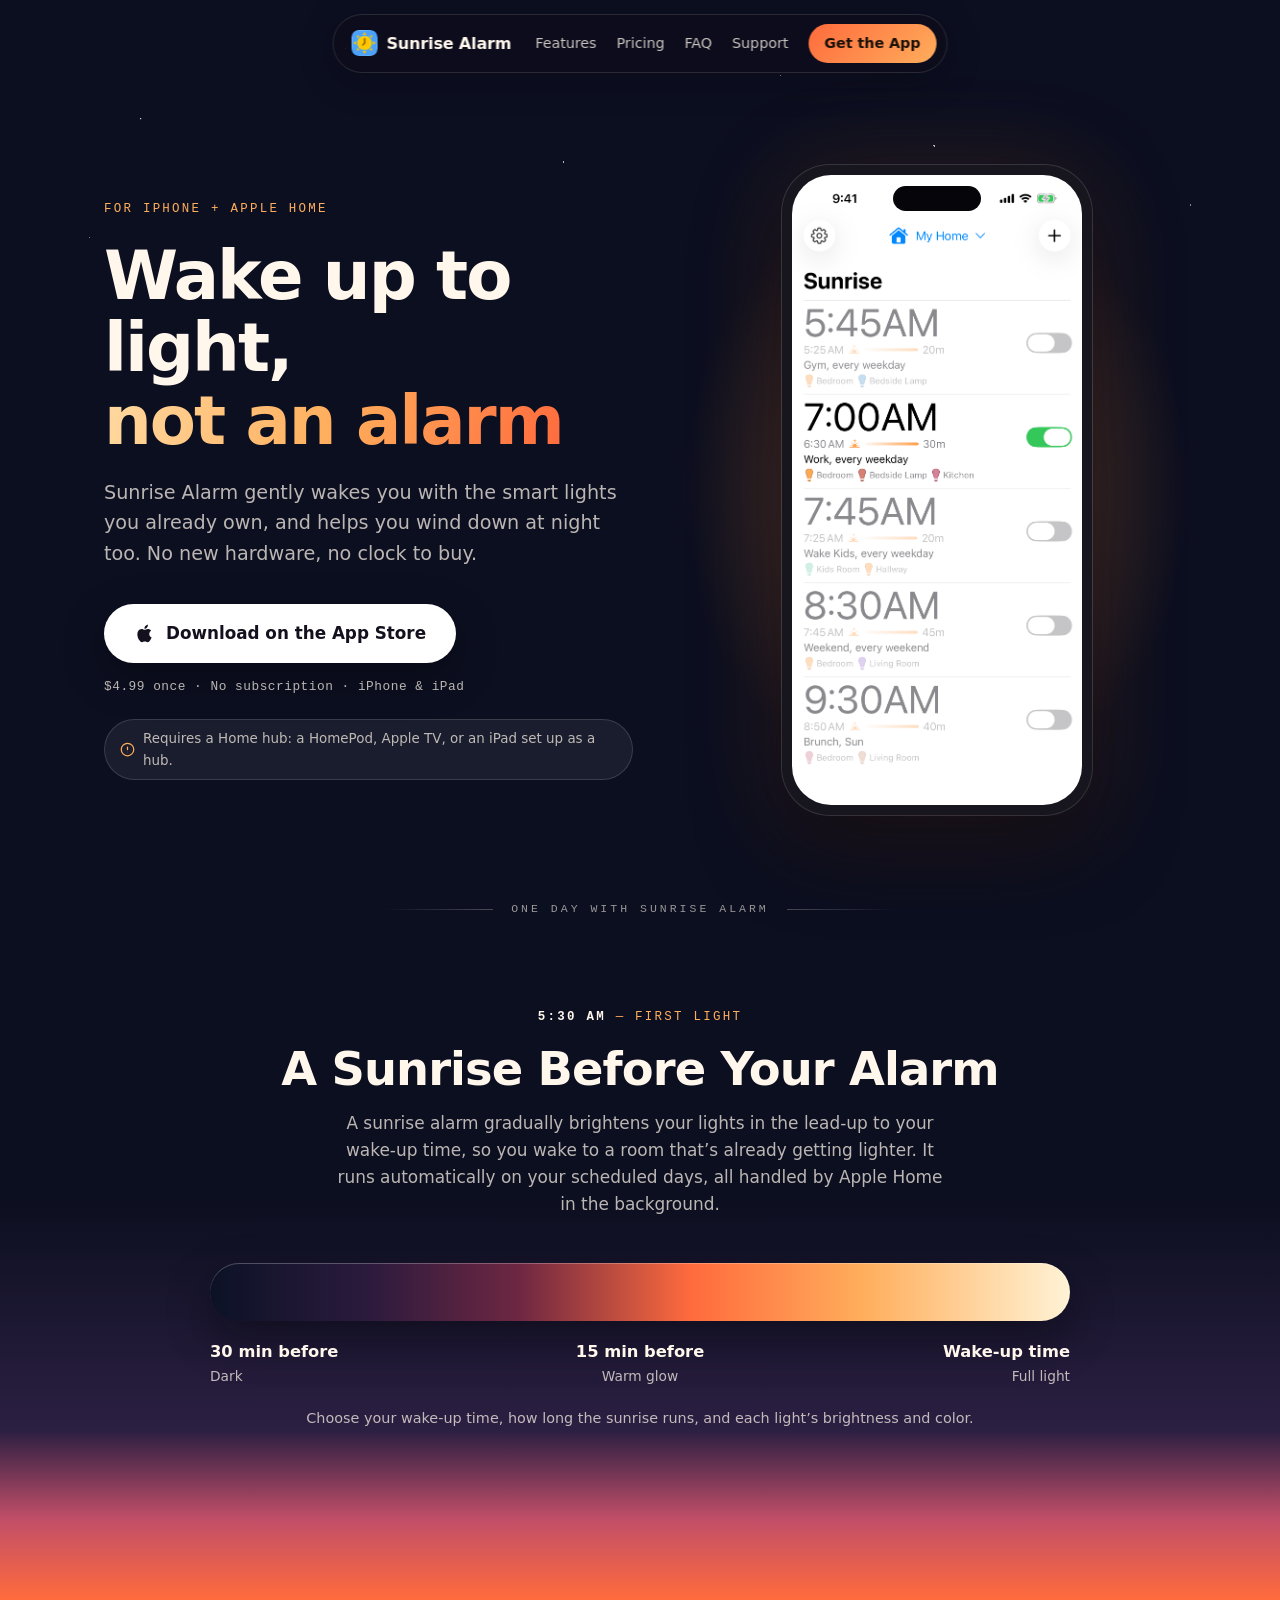
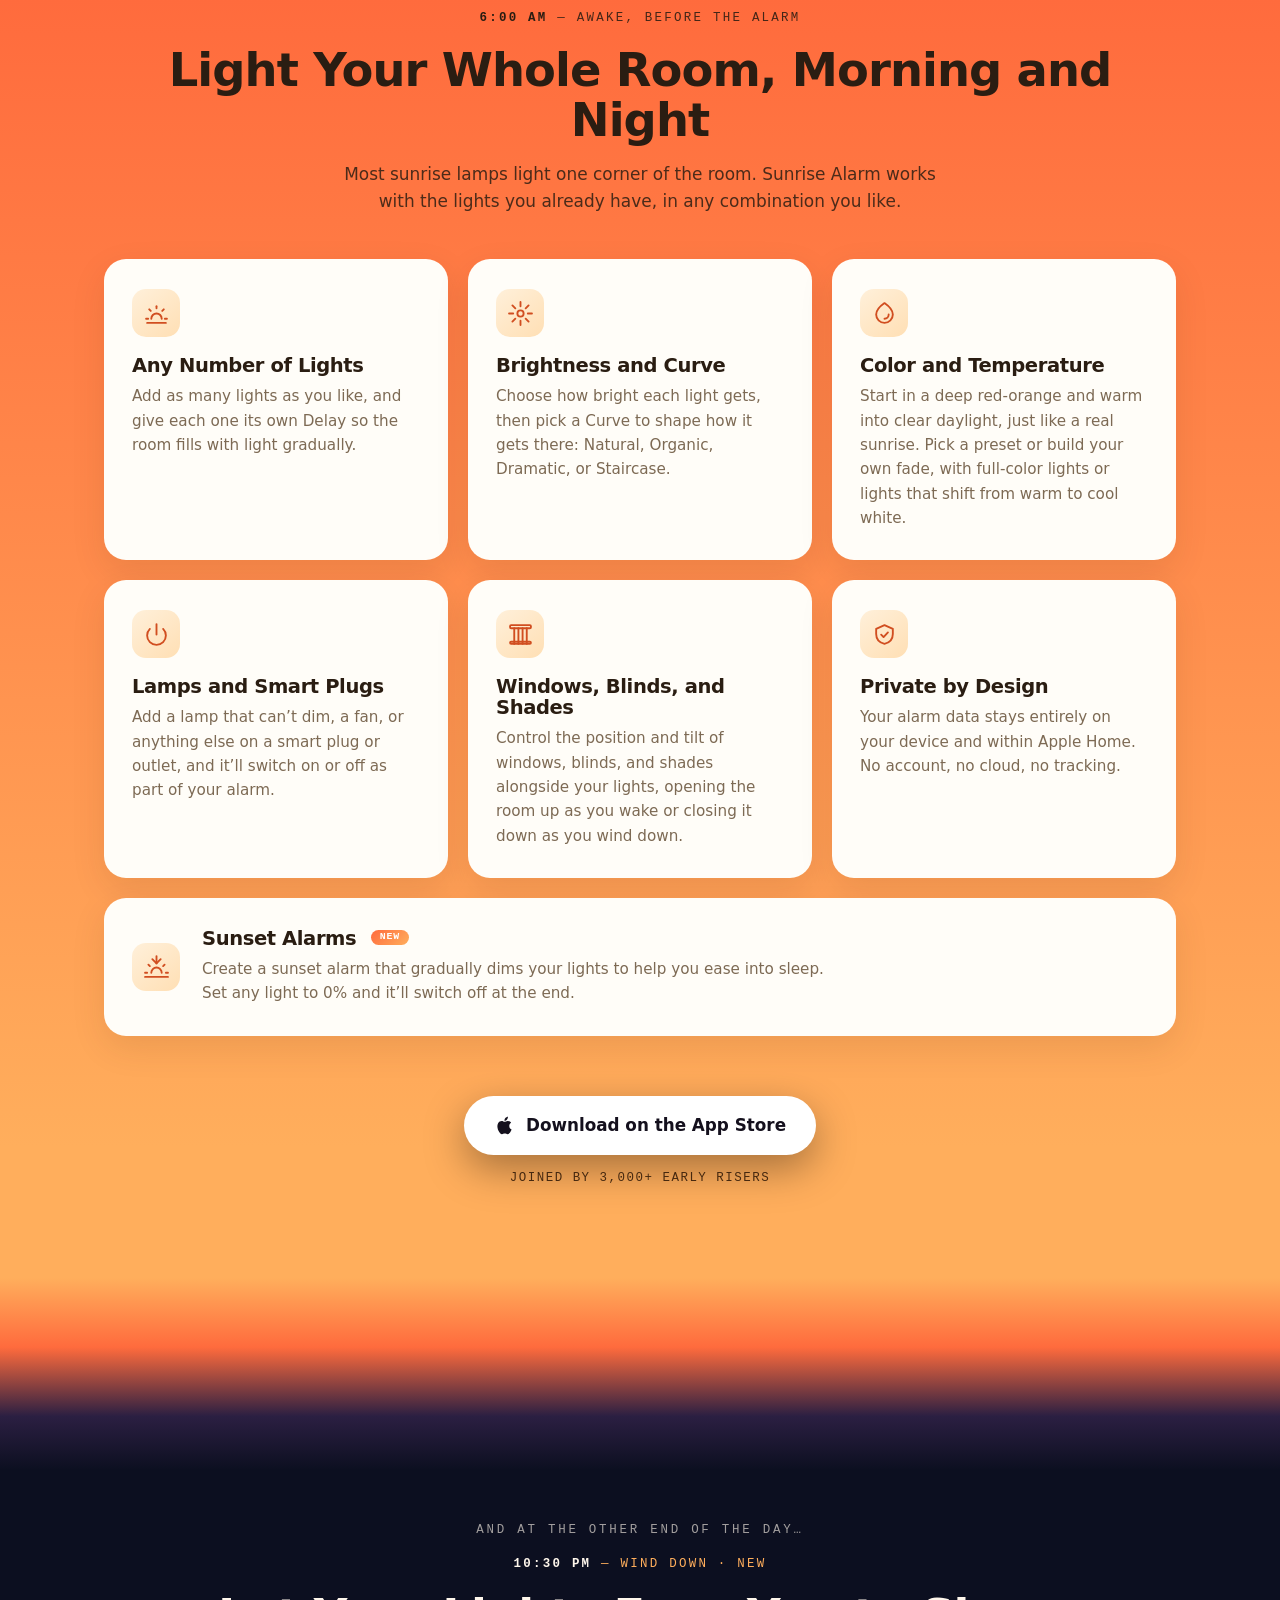
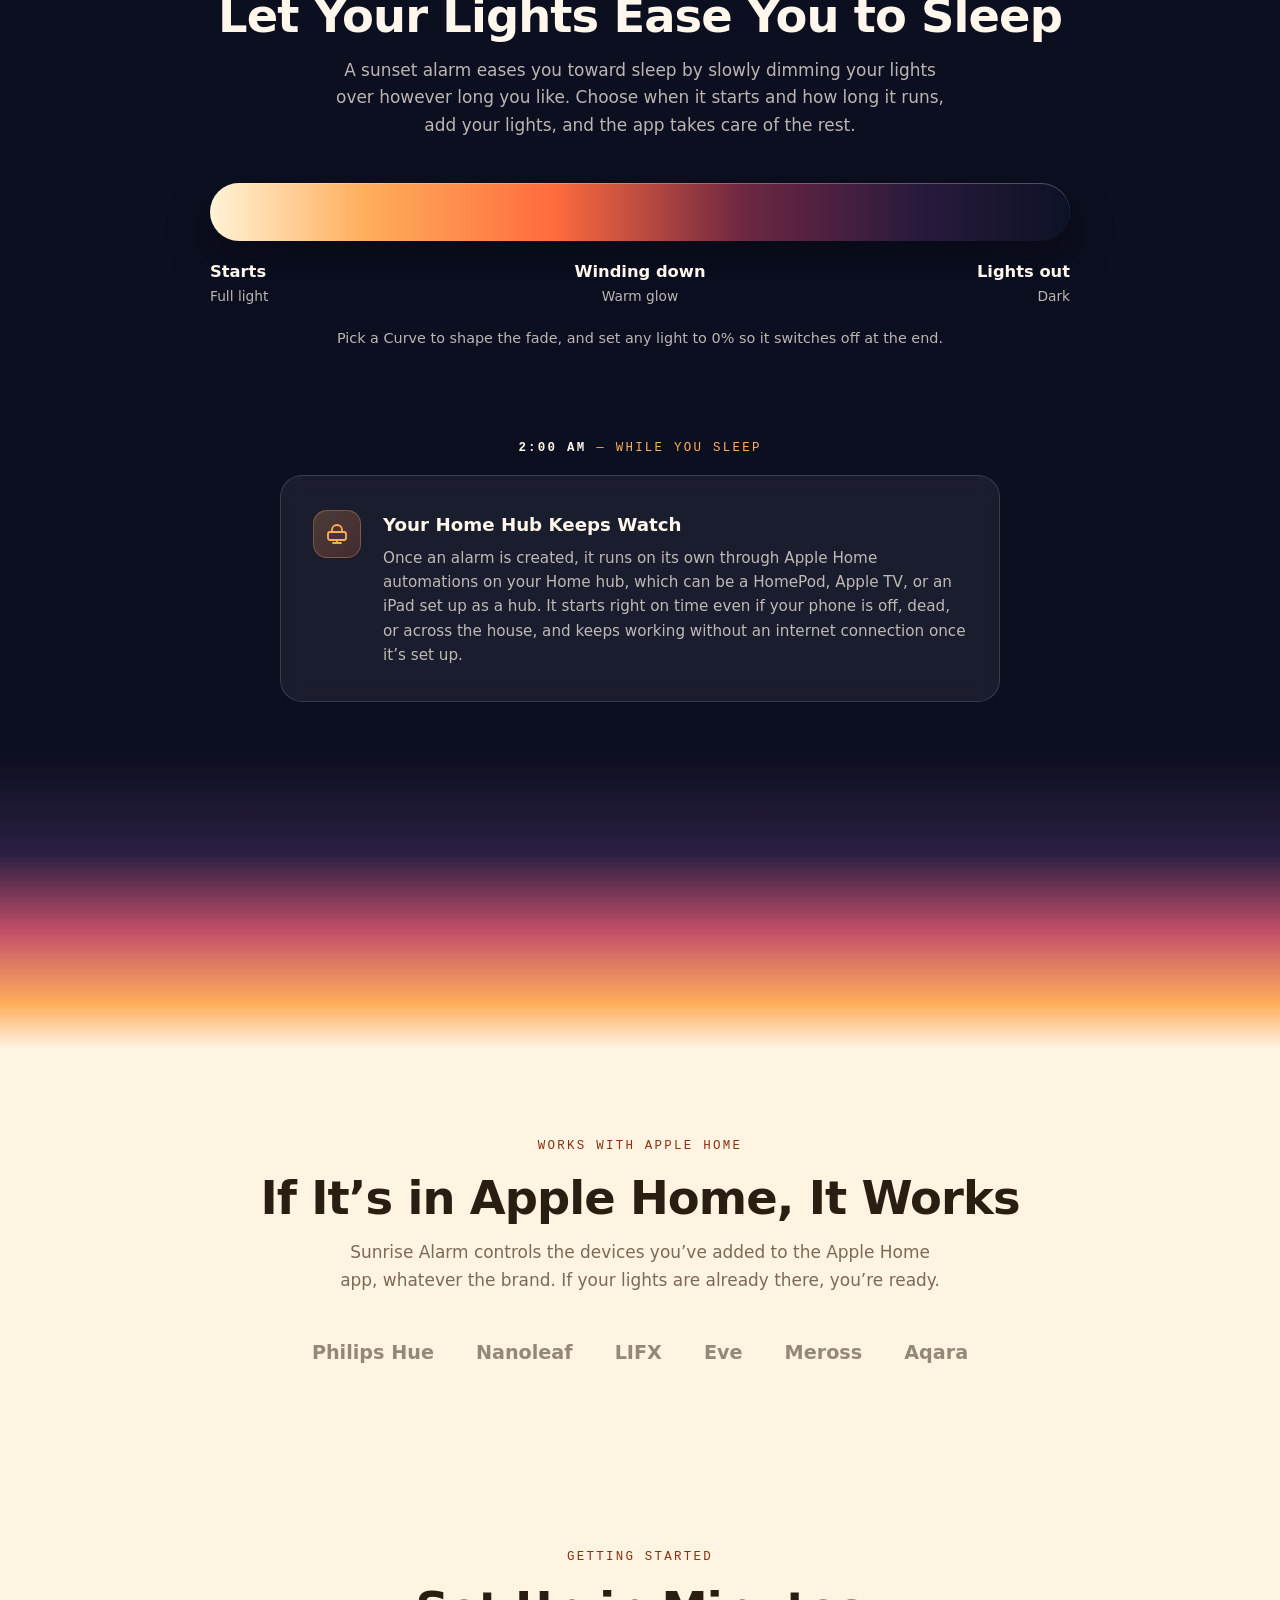
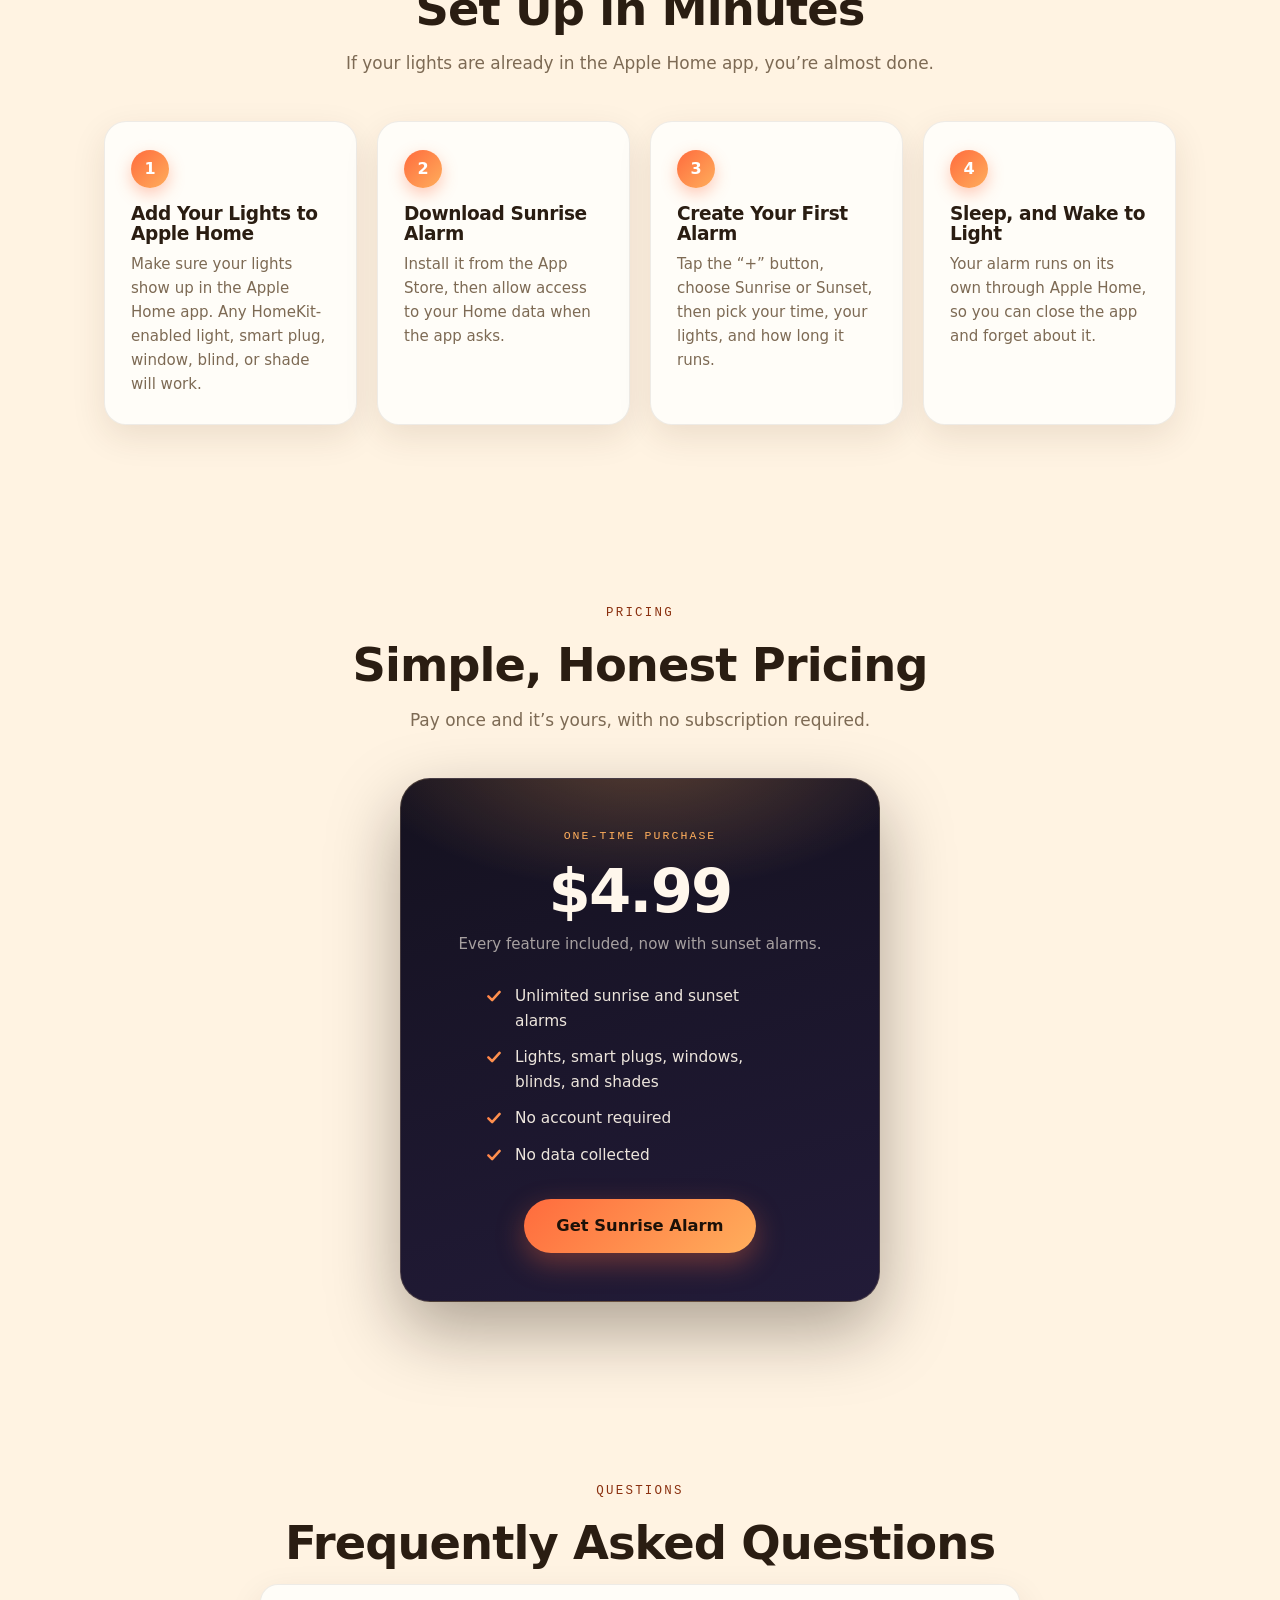
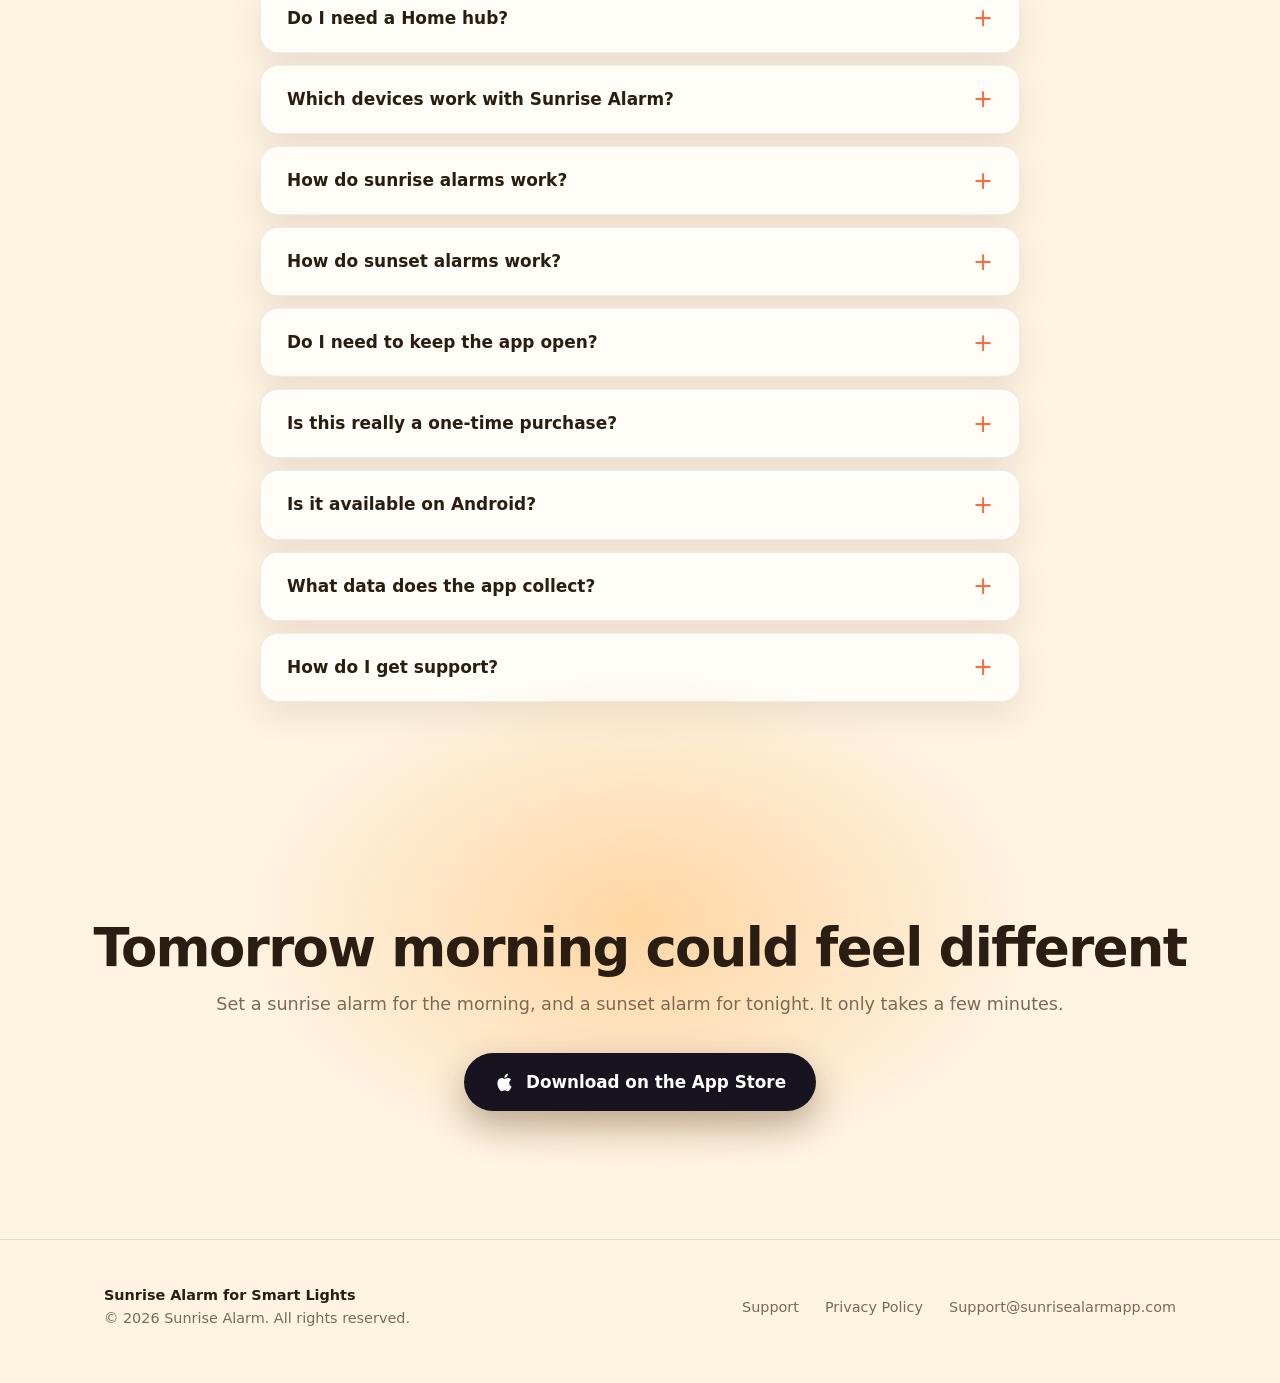
==== commit c2a6f82d: "Point the subpage "Get the App" button at the App Store support.html and privacy-policy.html linked " ====
--- a/index.html
+++ b/index.html
@@ -37,7 +37,7 @@
       <a href="#pricing">Pricing</a>
       <a href="#faq">FAQ</a>
       <a href="/support">Support</a>
-      <a class="nav-cta" href="https://apps.apple.com/us/app/id6753123163">Get the App</a>
+      <a class="nav-cta" href="https://apps.apple.com/us/app/id6753123163" rel="noopener">Get the App</a>
     </nav>
   </header>
 
--- a/style.css
+++ b/style.css
@@ -74,8 +74,29 @@
 }
 
 /* subpages skip the night entirely */
+/* Subpages skip the night entirely. html carries its own --night background so
+   overscroll above the home page shows night; that stops the body's cream from
+   propagating to the canvas, so a short day page (404 is only ~390px) left a
+   slab of night below the footer. Filling the viewport keeps the page cream. */
 body.day {
   background: var(--morning);
+  min-height: 100svh;
+}
+
+/* 404 keeps the night, so "Still dark over here…" actually lands. html is
+   already --night, so the page reads as one continuous dark surface. */
+body.night {
+  background: var(--night);
+  color: var(--moonlight);
+  min-height: 100svh;
+}
+
+body.night .policy h1 {
+  color: var(--moonlight);
+}
+
+body.night .policy p {
+  color: var(--moonlight-soft);
 }
 
 ::selection {
@@ -130,6 +151,8 @@
 }
 
 /* ---------- Floating capsule nav ---------- */
+/* The capsule is built for the night hero. On a cream subpage that dark glass
+   reads as a grey slab, so day pages get the same shape in a light material. */
 .capsule-nav {
   position: fixed;
   top: 14px;
@@ -148,6 +171,24 @@
   -webkit-backdrop-filter: blur(20px) saturate(1.5);
   border: 1px solid rgba(255, 255, 255, 0.12);
   box-shadow: 0 8px 32px rgba(8, 6, 16, 0.35);
+}
+
+.day .capsule-nav {
+  background: rgba(255, 253, 248, 0.82);
+  border-color: rgba(42, 29, 18, 0.10);
+  box-shadow: 0 8px 28px rgba(70, 40, 10, 0.14);
+}
+
+.day .brand {
+  color: var(--ink);
+}
+
+.day .capsule-nav nav a {
+  color: rgba(42, 29, 18, 0.72);
+}
+
+.day .capsule-nav nav a:hover {
+  color: var(--ember);
 }
 
 .brand {
@@ -962,11 +1003,20 @@
   padding: clamp(80px, 10vw, 130px) 24px;
 }
 
+/* The bloom behind the closing line. It used to sit on inset:0, which meant
+   the section's own top edge sliced the glow off mid-falloff and left a hard
+   seam against the FAQ. It gets its own fixed canvas instead, tall enough to
+   hold the whole falloff and lifted so the glow can rise past the section
+   boundary. The canvas stops short of the section's bottom edge, so it never
+   extends the page or reaches the footer rule. */
 .final-cta::before {
   content: "";
   position: absolute;
-  inset: 0;
-  background: radial-gradient(560px 360px at 50% 30%, rgba(255, 190, 110, 0.55), transparent 70%);
+  left: 0;
+  right: 0;
+  top: -180px;
+  height: 620px;
+  background: radial-gradient(560px 360px at 50% 50%, rgba(255, 190, 110, 0.55), transparent 70%);
   pointer-events: none;
 }
 
@@ -1023,6 +1073,64 @@
 }
 
 /* ---------- Policy / support pages ---------- */
+/* Full-bleed warm band behind a subpage title, so the h1 has something to sit
+   on instead of floating under the nav. The wash ends transparent inside its
+   own box, so no edge can slice it the way the final-CTA bloom was sliced. */
+.page-head {
+  position: relative;
+  text-align: center;
+  padding: 148px 24px 46px;
+}
+
+.page-head::before {
+  content: "";
+  position: absolute;
+  inset: 0;
+  background:
+    radial-gradient(620px 260px at 50% 0%, rgba(255, 174, 92, 0.34), transparent 72%),
+    linear-gradient(180deg, rgba(255, 190, 110, 0.16), transparent 84%);
+  pointer-events: none;
+}
+
+.page-head > * {
+  position: relative;
+}
+
+.page-head h1 {
+  font-size: clamp(2.1rem, 4.6vw, 2.9rem);
+  letter-spacing: -0.03em;
+  margin-bottom: 10px;
+}
+
+.page-head .page-sub {
+  color: var(--ink-soft);
+  max-width: 560px;
+  margin: 0 auto;
+}
+
+/* the band supplies the top spacing now */
+.page-head + .policy {
+  padding-top: 8px;
+}
+
+.contact-line {
+  margin: 26px 0 8px;
+}
+
+.contact-line a {
+  font-family: var(--font-display);
+  font-size: 1.18rem;
+  font-weight: 700;
+  /* --ember is only 2.58:1 on --morning; this is the deep warm accent the day
+     sections already use for the clock labels, and it reads as 7.6:1 */
+  color: #8a300f;
+}
+
+.page-links {
+  margin-top: 48px;
+  font-size: 0.92rem;
+}
+
 .policy {
   max-width: 720px;
   margin: 0 auto;
